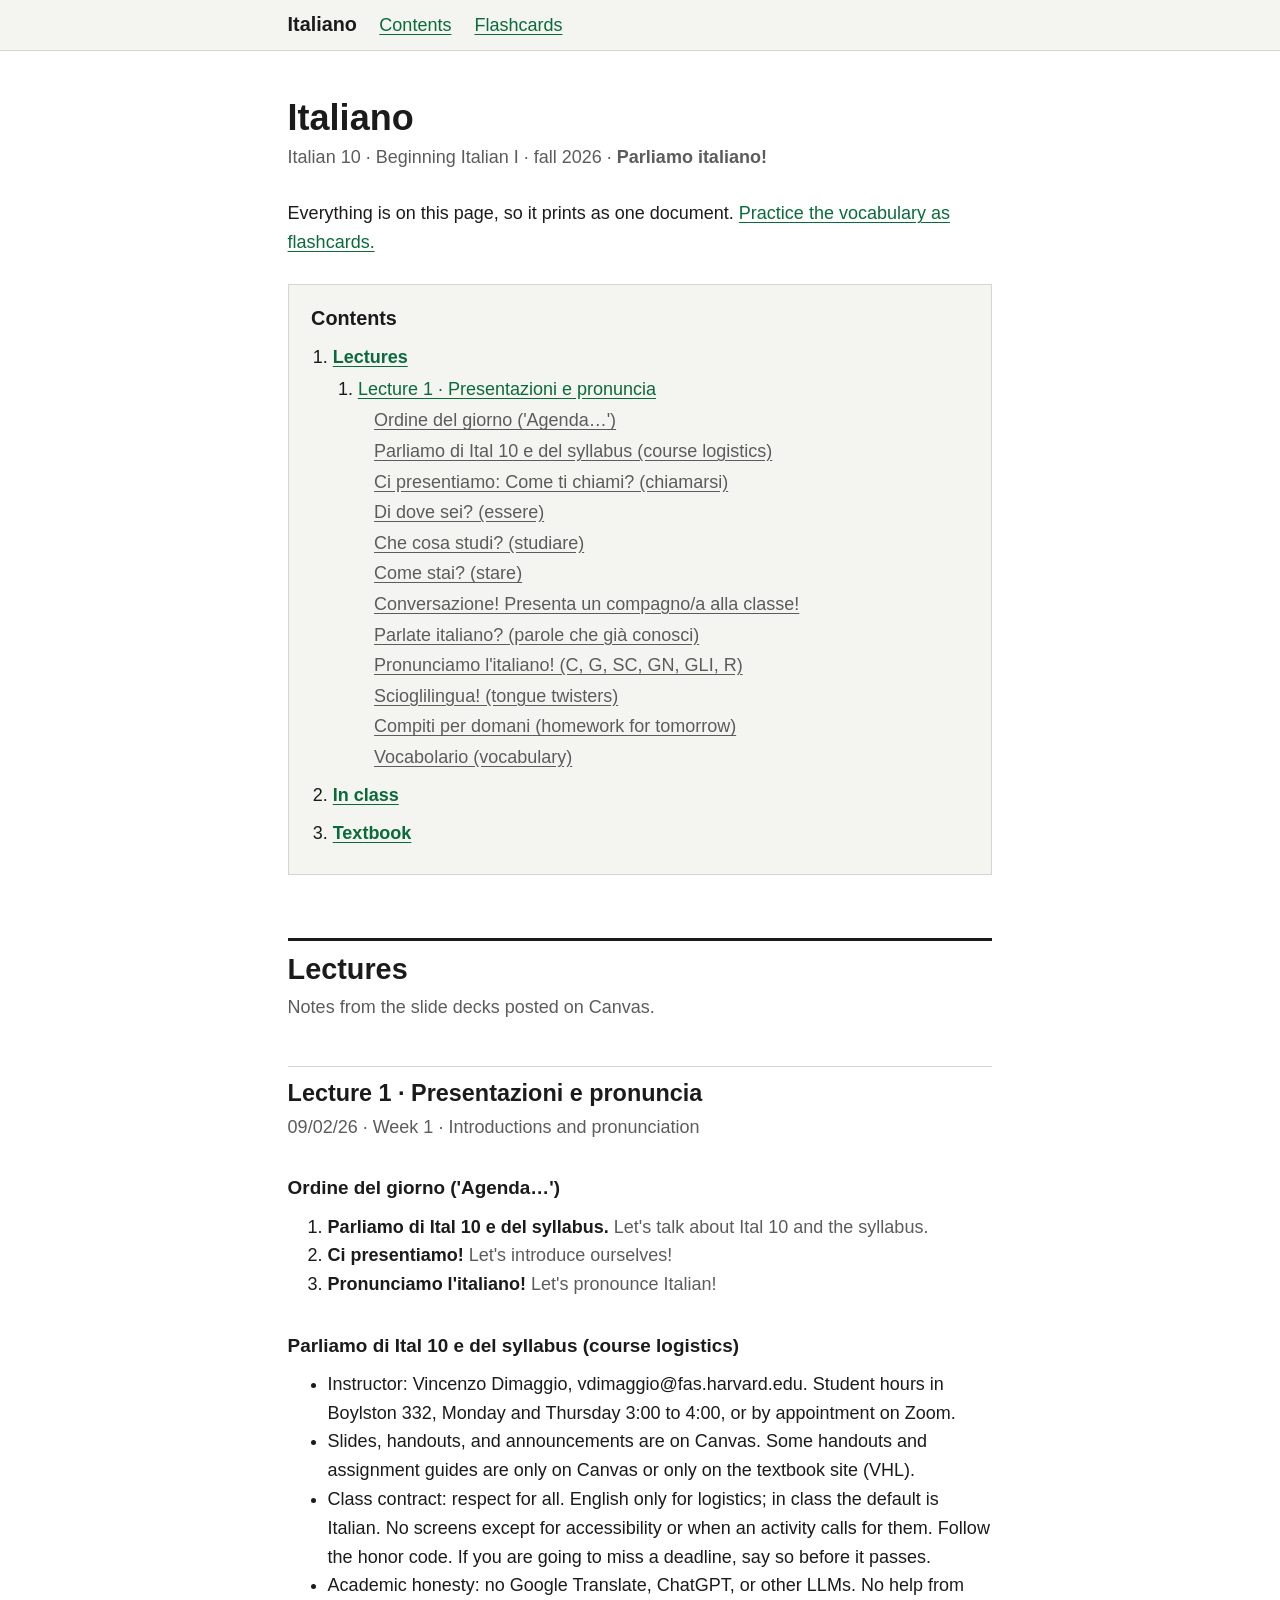
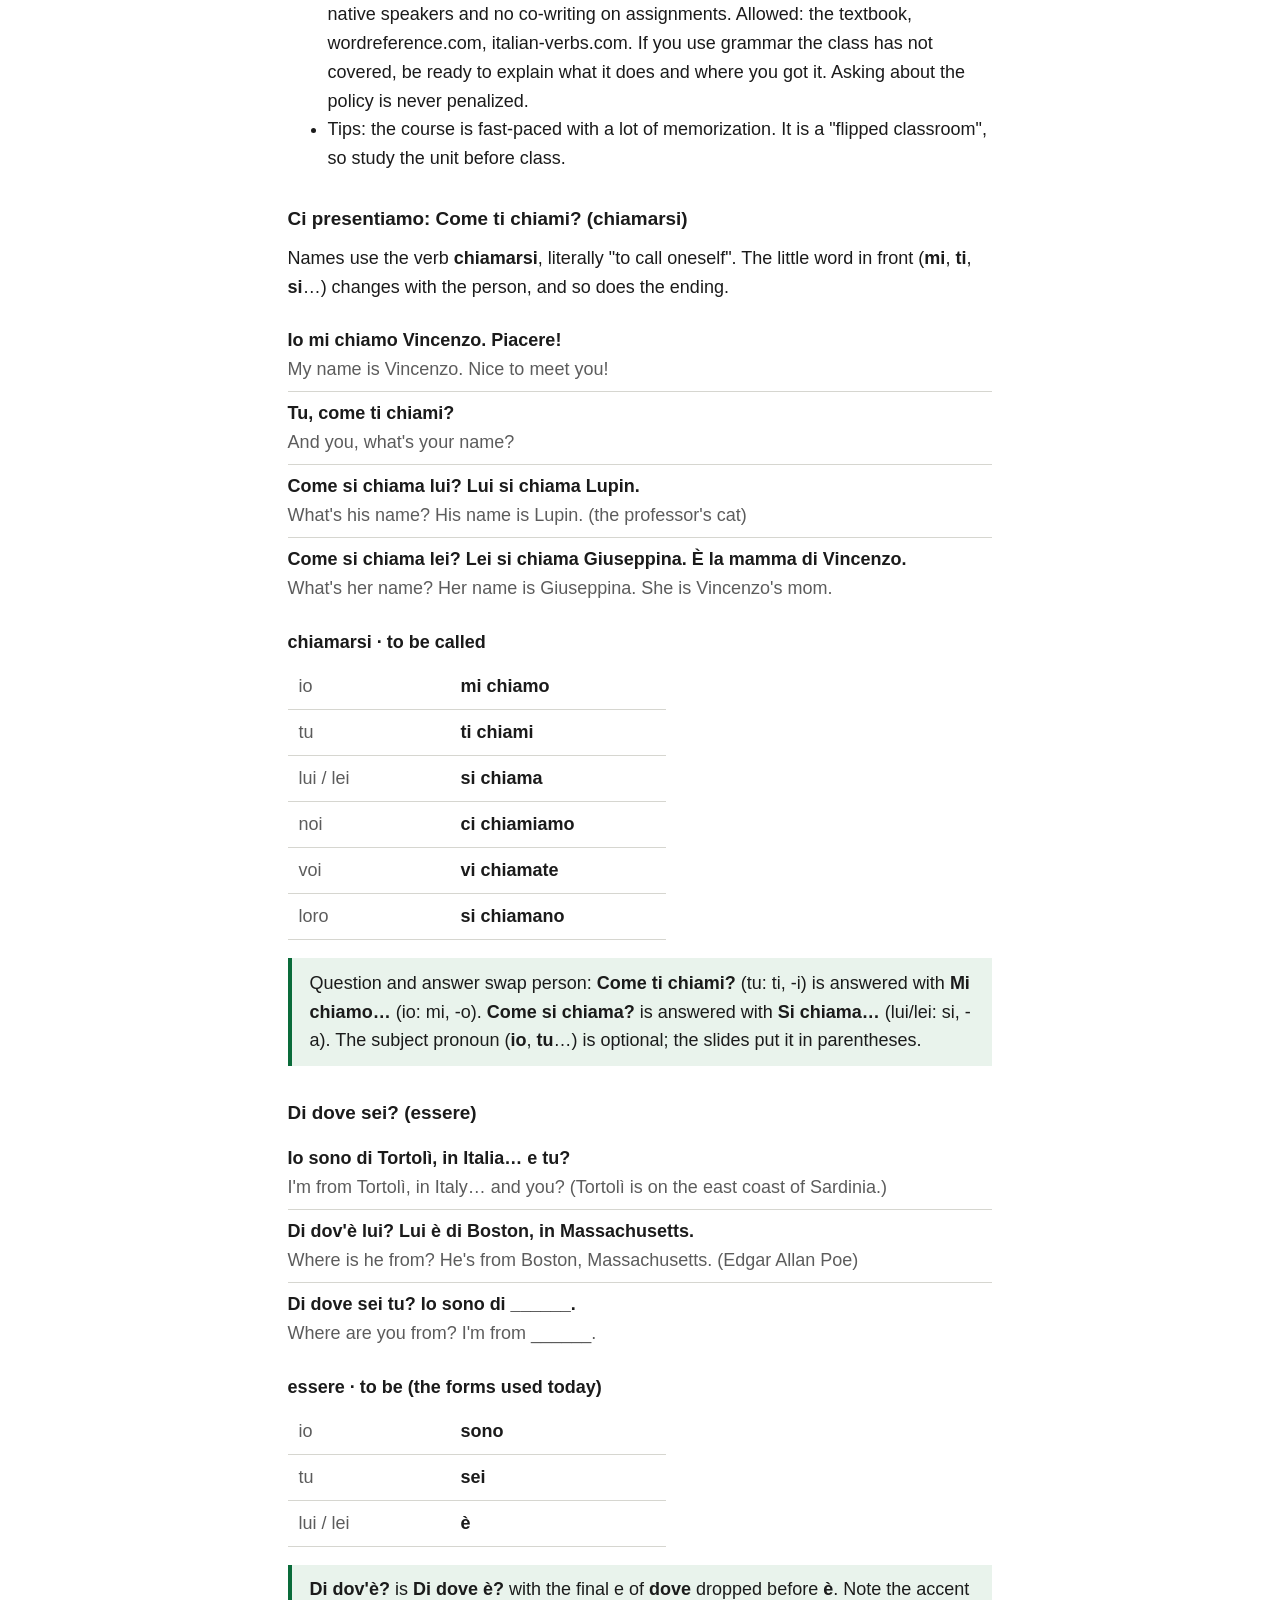
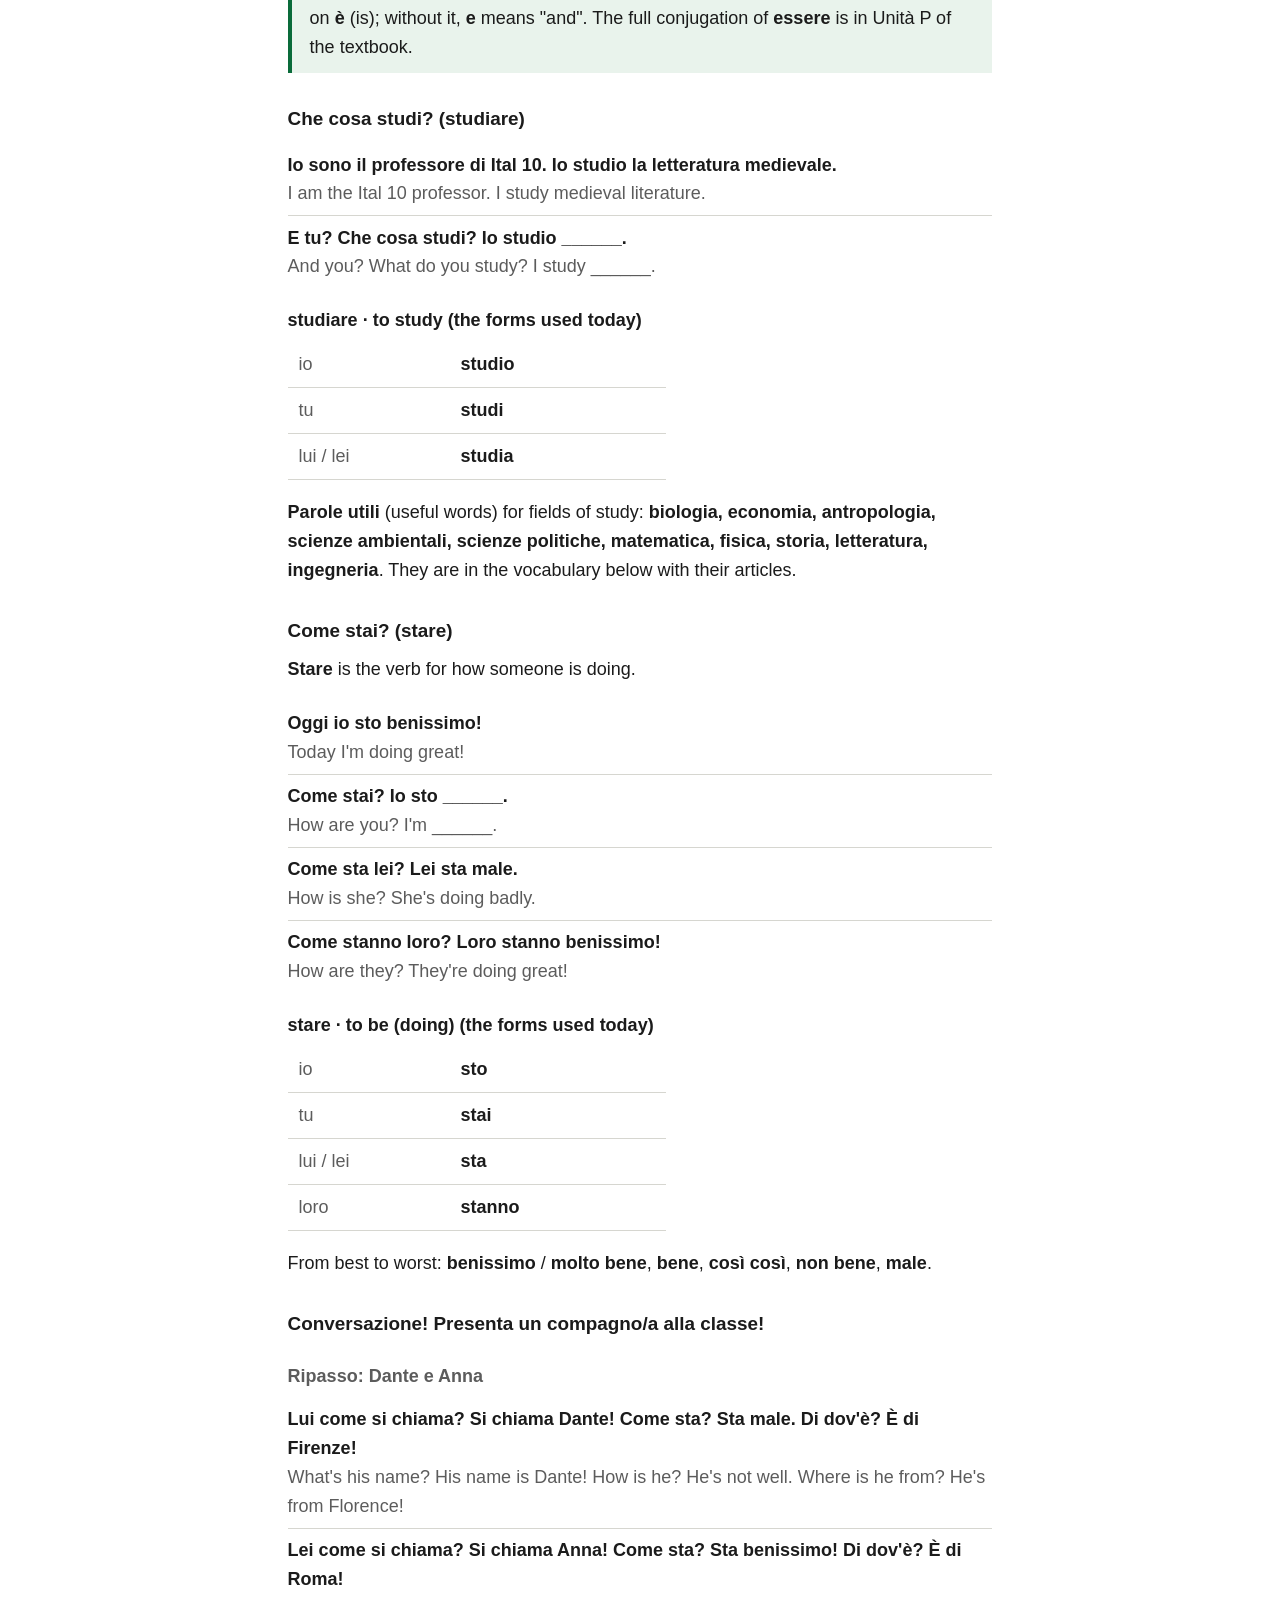
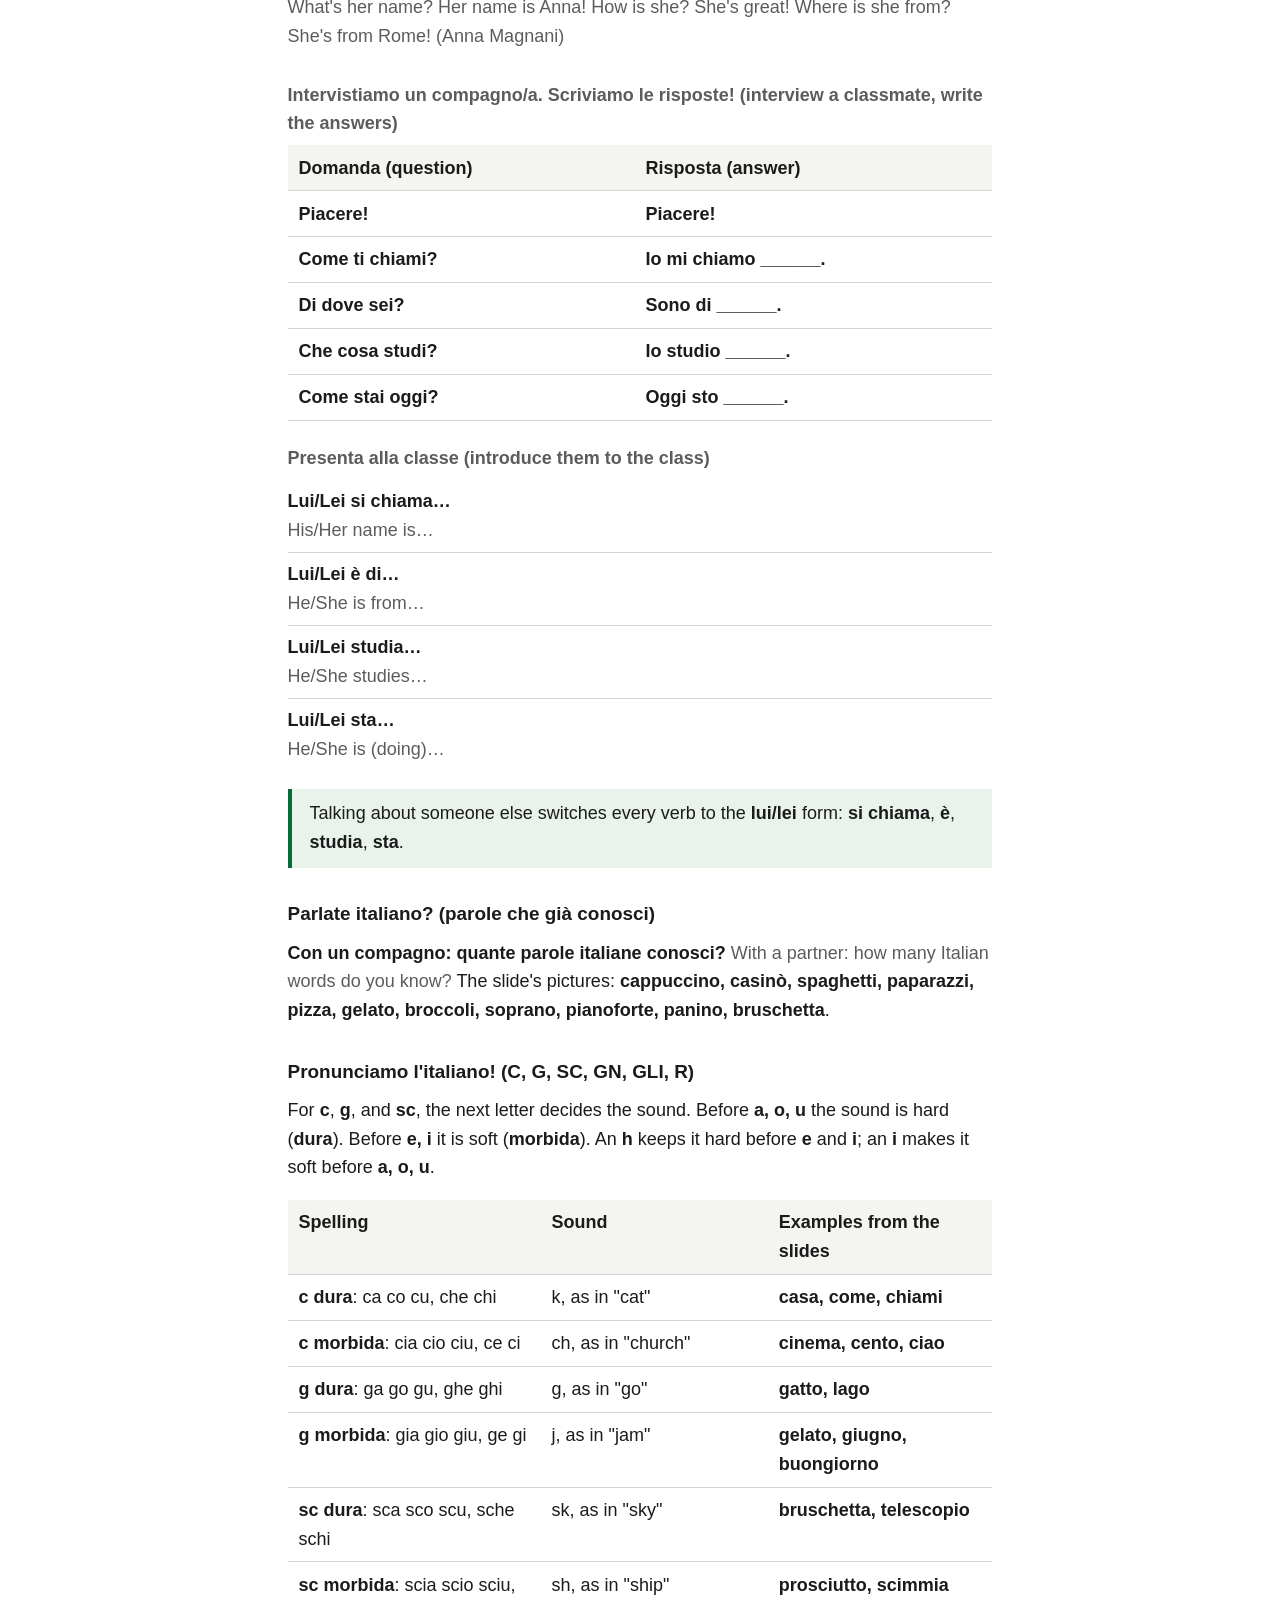
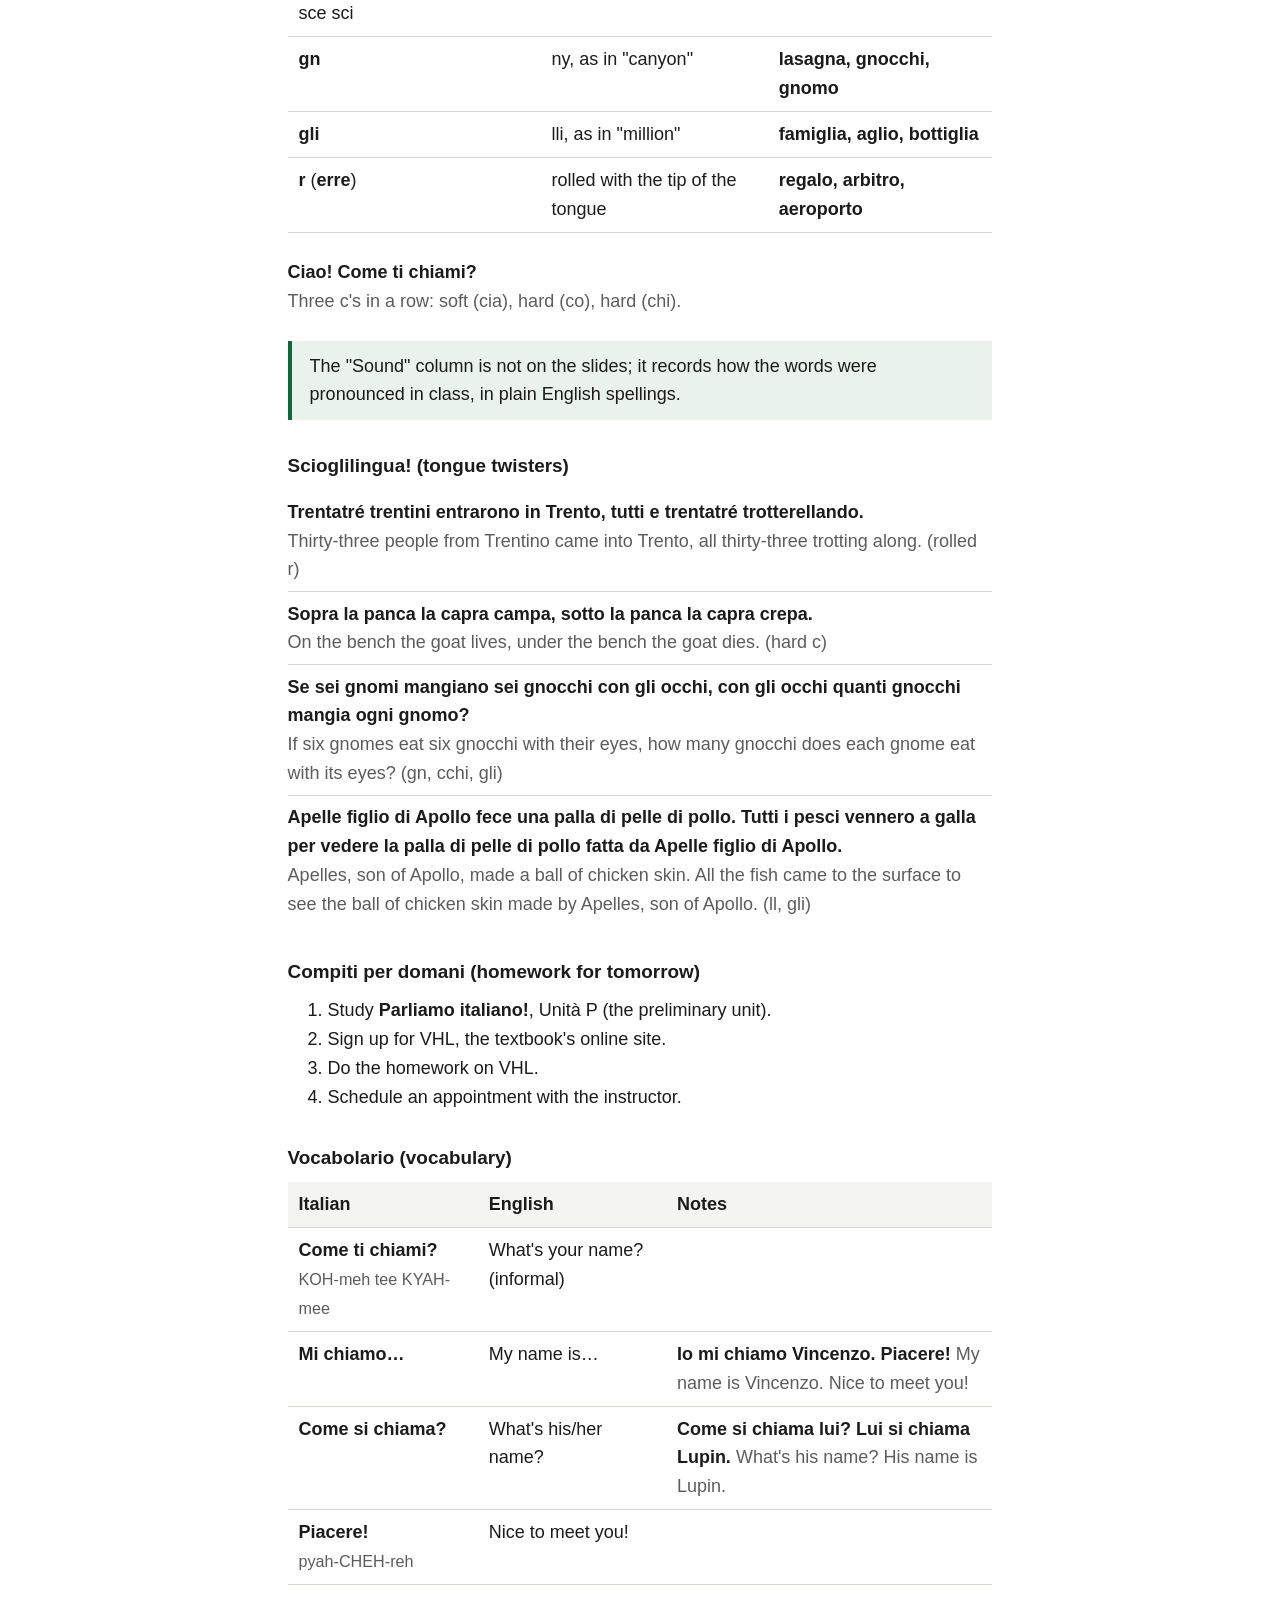
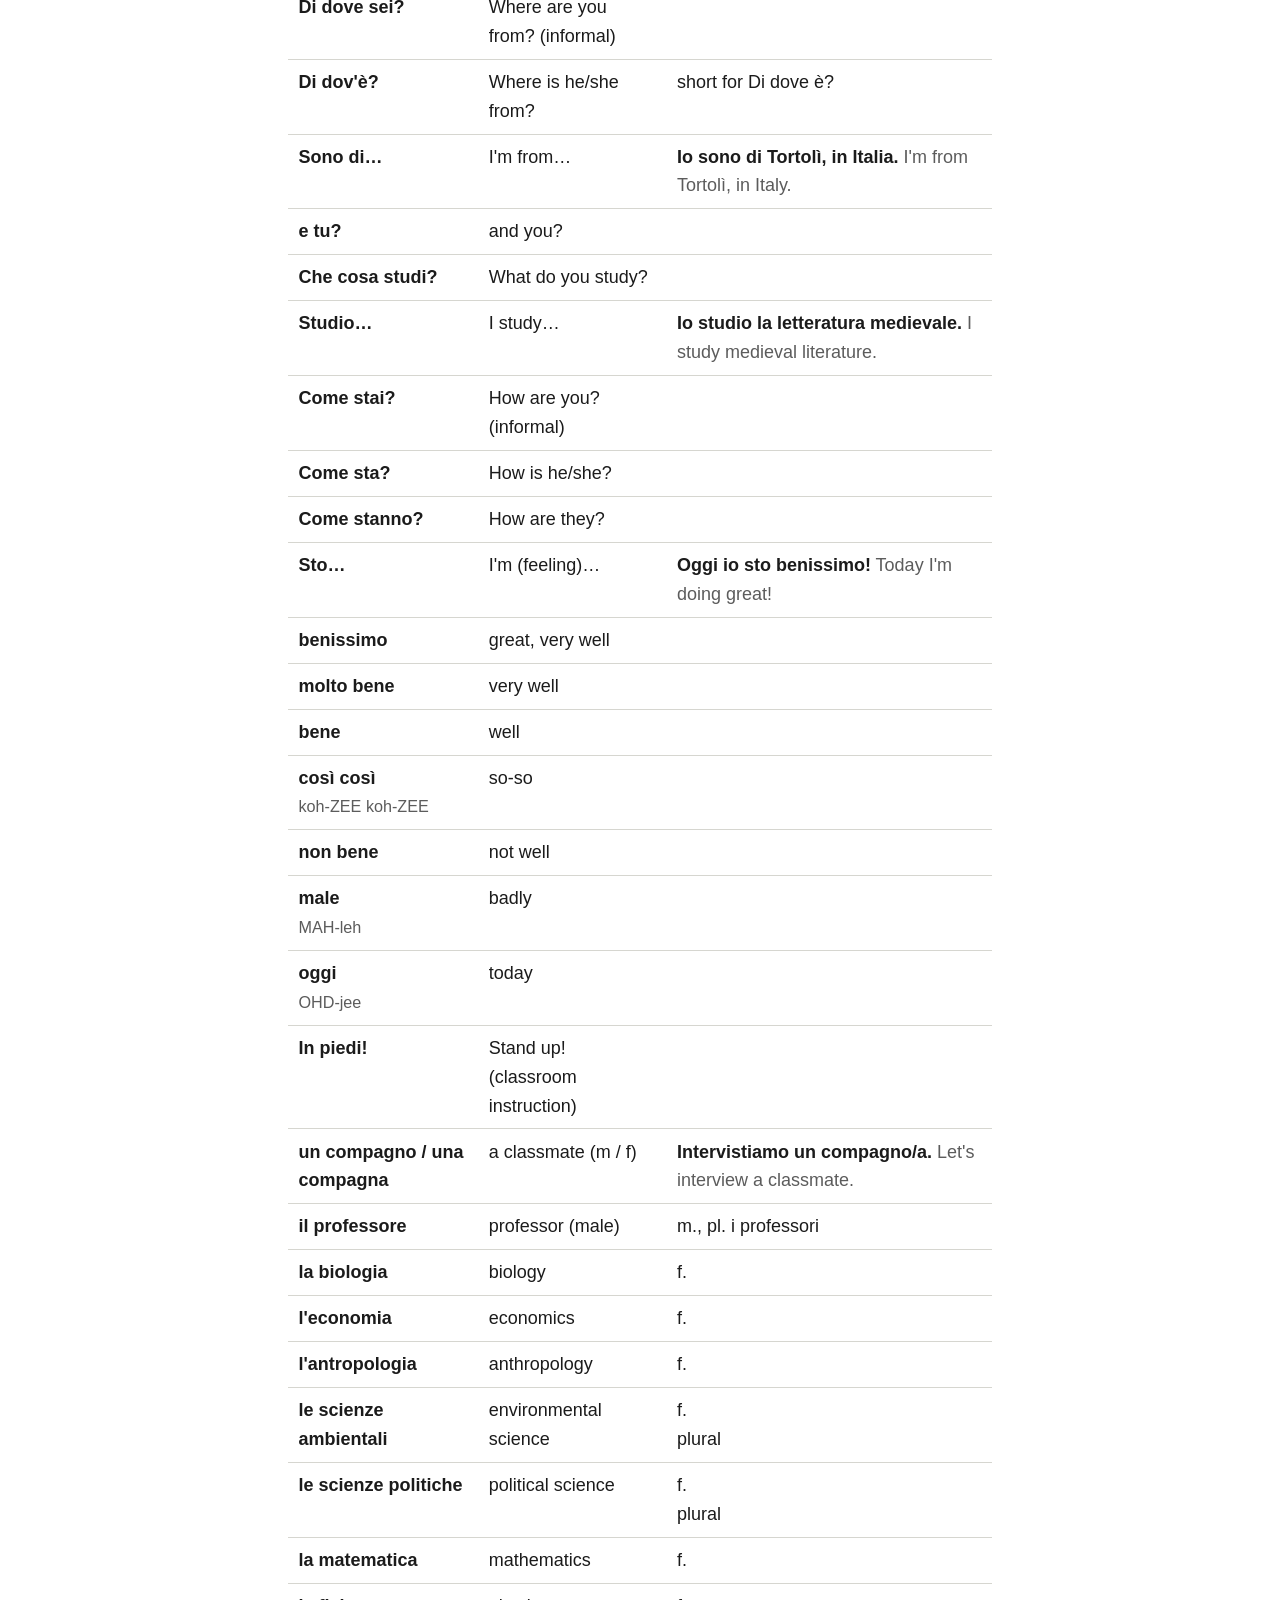
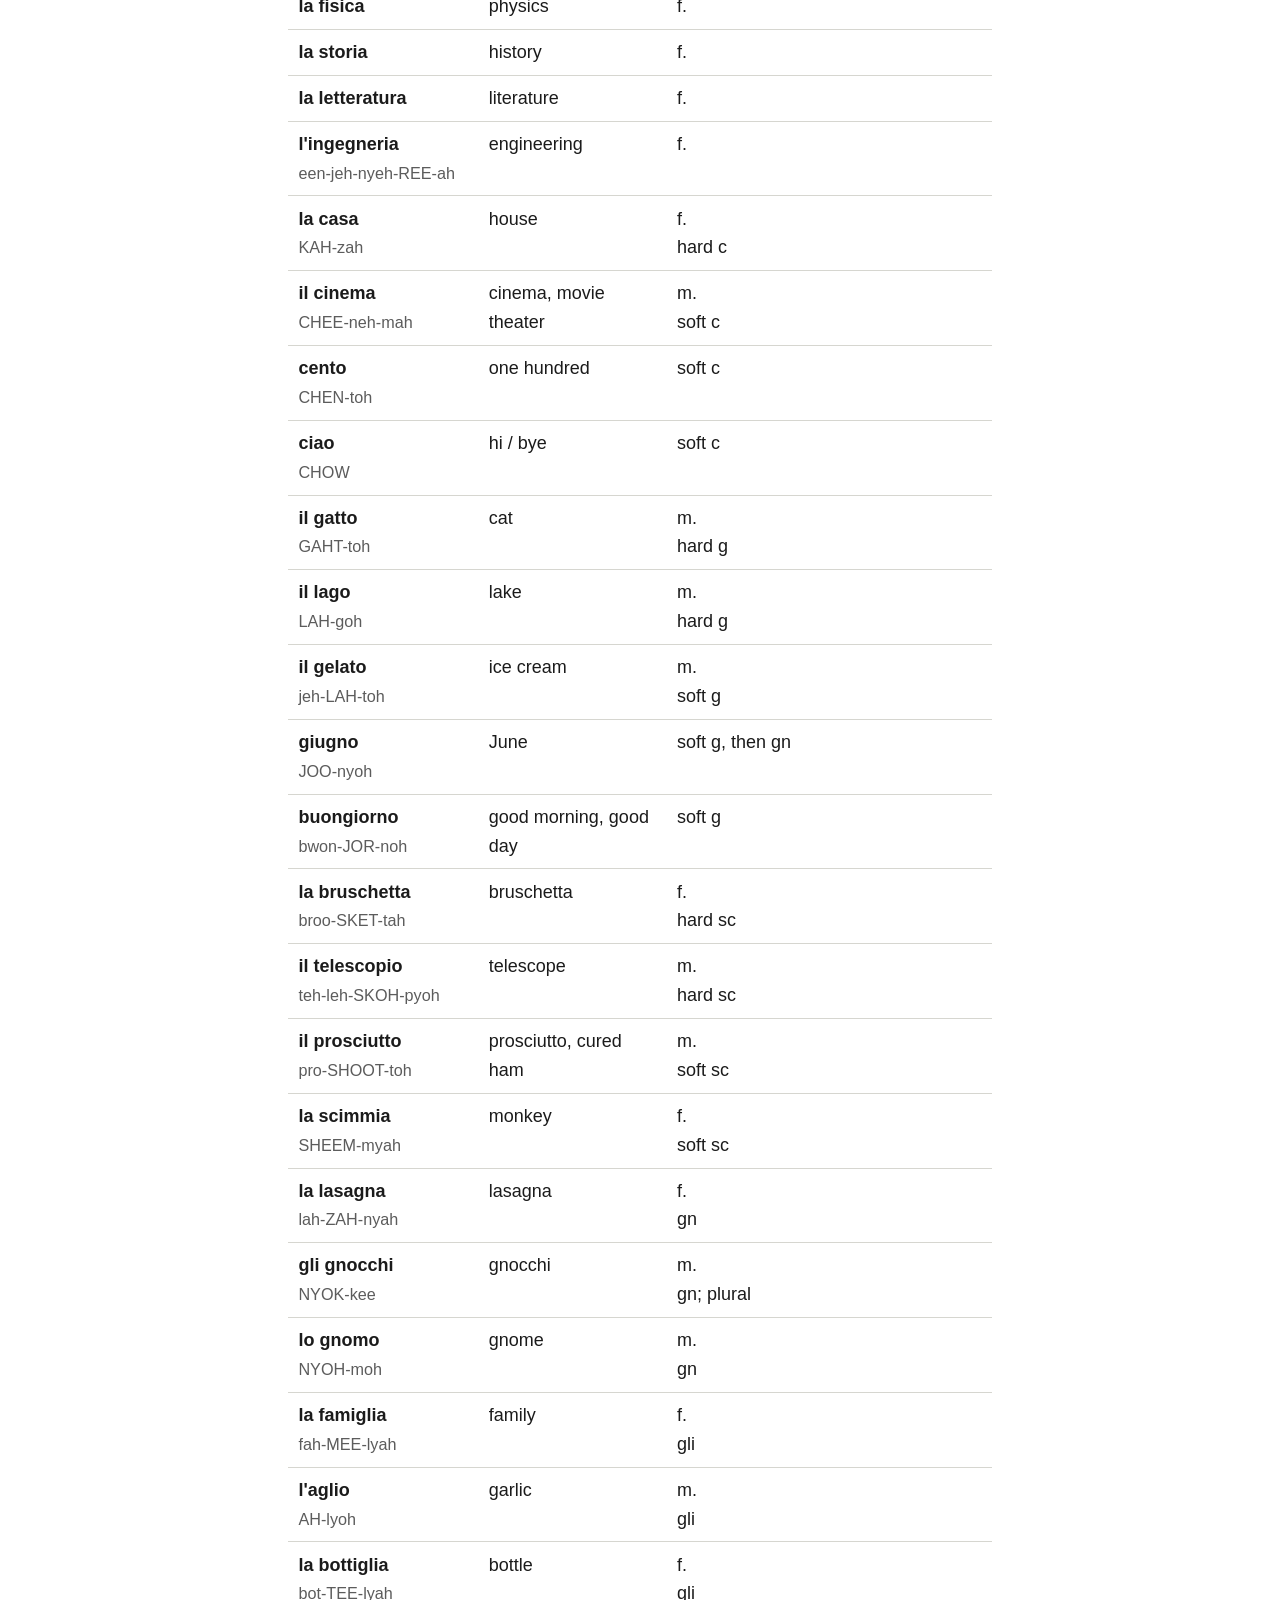
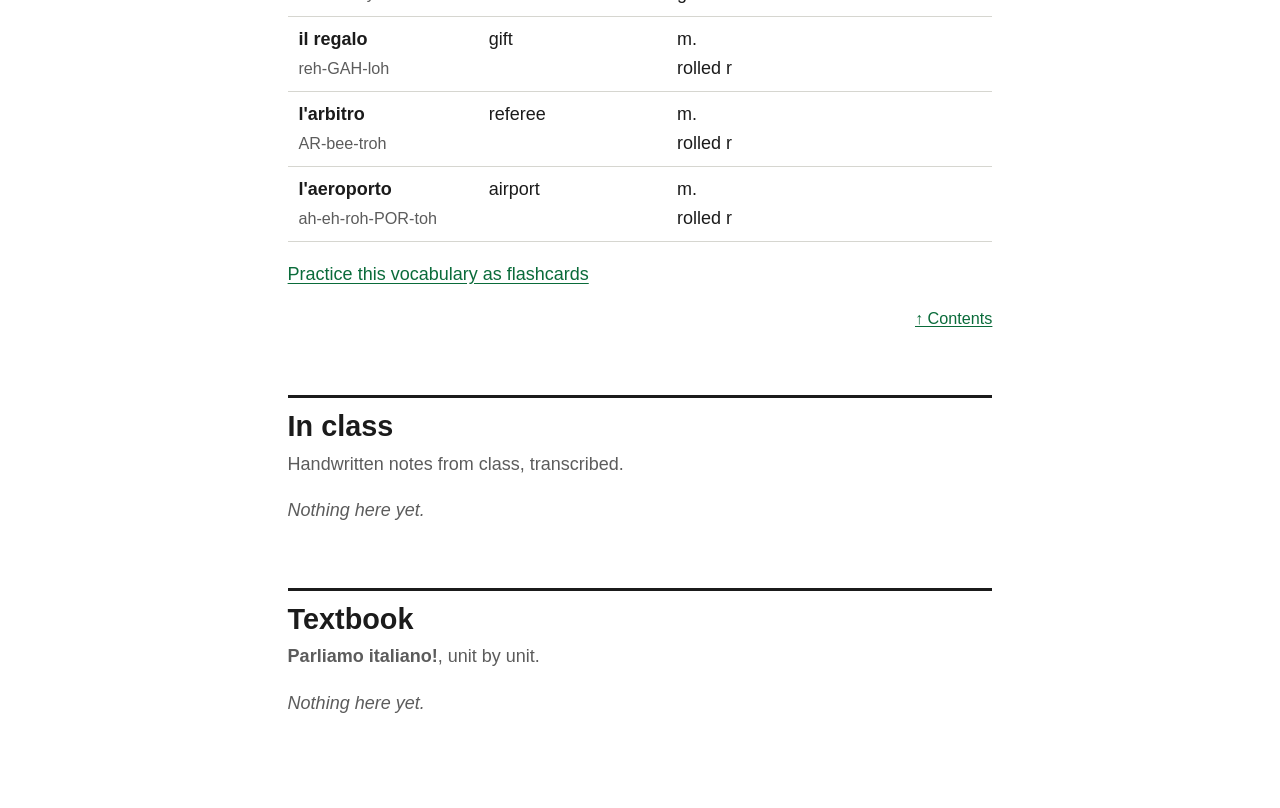
==== index.html @ 776ac32f "Use the slides' own wording for headings; date as Lecture 1 / 09/02/26 Headings now reuse the deck's" ====
<!DOCTYPE html>
<html lang="en">
<head>
<meta charset="utf-8">
<meta name="viewport" content="width=device-width, initial-scale=1">
<title>Italiano</title>
<link rel="stylesheet" href="css/style.css">
</head>
<body>
<a class="skip" href="#main">Skip to content</a>
<header class="site-header"><div class="inner">
  <a class="brand" href="index.html" aria-current="page">Italiano</a>
  <nav aria-label="Site">
    <a href="#contents">Contents</a>
    <a href="flashcards.html">Flashcards</a>
  </nav>
</div></header>

<main id="main">
  <h1>Italiano</h1>
  <p class="meta">Italian 10 · Beginning Italian I · fall 2026 · <i lang="it">Parliamo italiano!</i></p>
  <p class="no-print">Everything is on this page, so it prints as one document. <a href="flashcards.html">Practice the vocabulary as flashcards.</a></p>

  <nav class="toc" id="contents" aria-labelledby="contents-title" data-toc hidden>
    <p class="toc-title" id="contents-title">Contents</p>
  </nav>

  <!-- ============================================================
       LECTURES
       ============================================================ -->
  <section class="collection" aria-labelledby="lectures">
  <h2 id="lectures">Lectures</h2>
  <p class="meta">Notes from the slide decks posted on Canvas.</p>

  <section class="note" aria-labelledby="lectures-2026-09-02">
    <h3 id="lectures-2026-09-02">Lecture 1 · Presentazioni e pronuncia</h3>
    <p class="meta">09/02/26 · Week 1 · Introductions and pronunciation</p>

    <h4 id="lectures-2026-09-02-agenda">Ordine del giorno ('Agenda…')</h4>
    <ol>
      <li><i lang="it">Parliamo di Ital 10 e del syllabus.</i> <span class="en">Let's talk about Ital 10 and the syllabus.</span></li>
      <li><i lang="it">Ci presentiamo!</i> <span class="en">Let's introduce ourselves!</span></li>
      <li><i lang="it">Pronunciamo l'italiano!</i> <span class="en">Let's pronounce Italian!</span></li>
    </ol>

    <h4 id="lectures-2026-09-02-logistics">Parliamo di Ital 10 e del syllabus (course logistics)</h4>
    <ul>
      <li>Instructor: Vincenzo Dimaggio, vdimaggio@fas.harvard.edu. Student hours in Boylston 332, Monday and Thursday 3:00 to 4:00, or by appointment on Zoom.</li>
      <li>Slides, handouts, and announcements are on Canvas. Some handouts and assignment guides are only on Canvas or only on the textbook site (VHL).</li>
      <li>Class contract: respect for all. English only for logistics; in class the default is Italian. No screens except for accessibility or when an activity calls for them. Follow the honor code. If you are going to miss a deadline, say so before it passes.</li>
      <li>Academic honesty: no Google Translate, ChatGPT, or other LLMs. No help from native speakers and no co-writing on assignments. Allowed: the textbook, wordreference.com, italian-verbs.com. If you use grammar the class has not covered, be ready to explain what it does and where you got it. Asking about the policy is never penalized.</li>
      <li>Tips: the course is fast-paced with a lot of memorization. It is a "flipped classroom", so study the unit before class.</li>
    </ul>

    <h4 id="lectures-2026-09-02-chiamarsi">Ci presentiamo: Come ti chiami? (chiamarsi)</h4>
    <p>Names use the verb <i lang="it">chiamarsi</i>, literally "to call oneself". The little word in front (<i lang="it">mi</i>, <i lang="it">ti</i>, <i lang="it">si</i>…) changes with the person, and so does the ending.</p>
    <ul class="examples">
      <li><i lang="it">Io mi chiamo Vincenzo. Piacere!</i> <span class="en">My name is Vincenzo. Nice to meet you!</span></li>
      <li><i lang="it">Tu, come ti chiami?</i> <span class="en">And you, what's your name?</span></li>
      <li><i lang="it">Come si chiama lui? Lui si chiama Lupin.</i> <span class="en">What's his name? His name is Lupin. (the professor's cat)</span></li>
      <li><i lang="it">Come si chiama lei? Lei si chiama Giuseppina. È la mamma di Vincenzo.</i> <span class="en">What's her name? Her name is Giuseppina. She is Vincenzo's mom.</span></li>
    </ul>
    <div class="table-wrap">
      <table class="conj">
        <caption><i lang="it">chiamarsi</i> · to be called</caption>
        <tbody>
          <tr><th scope="row">io</th><td>mi chiamo</td></tr>
          <tr><th scope="row">tu</th><td>ti chiami</td></tr>
          <tr><th scope="row">lui / lei</th><td>si chiama</td></tr>
          <tr><th scope="row">noi</th><td>ci chiamiamo</td></tr>
          <tr><th scope="row">voi</th><td>vi chiamate</td></tr>
          <tr><th scope="row">loro</th><td>si chiamano</td></tr>
        </tbody>
      </table>
    </div>
    <div class="callout">
      <p>Question and answer swap person: <i lang="it">Come ti chiami?</i> (tu: ti, -i) is answered with <i lang="it">Mi chiamo…</i> (io: mi, -o). <i lang="it">Come si chiama?</i> is answered with <i lang="it">Si chiama…</i> (lui/lei: si, -a). The subject pronoun (<i lang="it">io</i>, <i lang="it">tu</i>…) is optional; the slides put it in parentheses.</p>
    </div>

    <h4 id="lectures-2026-09-02-dove">Di dove sei? (essere)</h4>
    <ul class="examples">
      <li><i lang="it">Io sono di Tortolì, in Italia… e tu?</i> <span class="en">I'm from Tortolì, in Italy… and you? (Tortolì is on the east coast of Sardinia.)</span></li>
      <li><i lang="it">Di dov'è lui? Lui è di Boston, in Massachusetts.</i> <span class="en">Where is he from? He's from Boston, Massachusetts. (Edgar Allan Poe)</span></li>
      <li><i lang="it">Di dove sei tu? Io sono di ______.</i> <span class="en">Where are you from? I'm from ______.</span></li>
    </ul>
    <div class="table-wrap">
      <table class="conj">
        <caption><i lang="it">essere</i> · to be (the forms used today)</caption>
        <tbody>
          <tr><th scope="row">io</th><td>sono</td></tr>
          <tr><th scope="row">tu</th><td>sei</td></tr>
          <tr><th scope="row">lui / lei</th><td>è</td></tr>
        </tbody>
      </table>
    </div>
    <div class="callout">
      <p><i lang="it">Di dov'è?</i> is <i lang="it">Di dove è?</i> with the final e of <i lang="it">dove</i> dropped before <i lang="it">è</i>. Note the accent on <i lang="it">è</i> (is); without it, <i lang="it">e</i> means "and". The full conjugation of <i lang="it">essere</i> is in Unità P of the textbook.</p>
    </div>

    <h4 id="lectures-2026-09-02-studi">Che cosa studi? (studiare)</h4>
    <ul class="examples">
      <li><i lang="it">Io sono il professore di Ital 10. Io studio la letteratura medievale.</i> <span class="en">I am the Ital 10 professor. I study medieval literature.</span></li>
      <li><i lang="it">E tu? Che cosa studi? Io studio ______.</i> <span class="en">And you? What do you study? I study ______.</span></li>
    </ul>
    <div class="table-wrap">
      <table class="conj">
        <caption><i lang="it">studiare</i> · to study (the forms used today)</caption>
        <tbody>
          <tr><th scope="row">io</th><td>studio</td></tr>
          <tr><th scope="row">tu</th><td>studi</td></tr>
          <tr><th scope="row">lui / lei</th><td>studia</td></tr>
        </tbody>
      </table>
    </div>
    <p><i lang="it">Parole utili</i> (useful words) for fields of study: <i lang="it">biologia, economia, antropologia, scienze ambientali, scienze politiche, matematica, fisica, storia, letteratura, ingegneria</i>. They are in the vocabulary below with their articles.</p>

    <h4 id="lectures-2026-09-02-stai">Come stai? (stare)</h4>
    <p><i lang="it">Stare</i> is the verb for how someone is doing.</p>
    <ul class="examples">
      <li><i lang="it">Oggi io sto benissimo!</i> <span class="en">Today I'm doing great!</span></li>
      <li><i lang="it">Come stai? Io sto ______.</i> <span class="en">How are you? I'm ______.</span></li>
      <li><i lang="it">Come sta lei? Lei sta male.</i> <span class="en">How is she? She's doing badly.</span></li>
      <li><i lang="it">Come stanno loro? Loro stanno benissimo!</i> <span class="en">How are they? They're doing great!</span></li>
    </ul>
    <div class="table-wrap">
      <table class="conj">
        <caption><i lang="it">stare</i> · to be (doing) (the forms used today)</caption>
        <tbody>
          <tr><th scope="row">io</th><td>sto</td></tr>
          <tr><th scope="row">tu</th><td>stai</td></tr>
          <tr><th scope="row">lui / lei</th><td>sta</td></tr>
          <tr><th scope="row">loro</th><td>stanno</td></tr>
        </tbody>
      </table>
    </div>
    <p>From best to worst: <i lang="it">benissimo</i> / <i lang="it">molto bene</i>, <i lang="it">bene</i>, <i lang="it">così così</i>, <i lang="it">non bene</i>, <i lang="it">male</i>.</p>

    <h4 id="lectures-2026-09-02-insieme">Conversazione! Presenta un compagno/a alla classe!</h4>
    <h5>Ripasso: Dante e Anna</h5>
    <ul class="examples">
      <li><i lang="it">Lui come si chiama? Si chiama Dante! Come sta? Sta male. Di dov'è? È di Firenze!</i> <span class="en">What's his name? His name is Dante! How is he? He's not well. Where is he from? He's from Florence!</span></li>
      <li><i lang="it">Lei come si chiama? Si chiama Anna! Come sta? Sta benissimo! Di dov'è? È di Roma!</i> <span class="en">What's her name? Her name is Anna! How is she? She's great! Where is she from? She's from Rome! (Anna Magnani)</span></li>
    </ul>
    <h5>Intervistiamo un compagno/a. Scriviamo le risposte! (interview a classmate, write the answers)</h5>
    <div class="table-wrap">
      <table>
        <thead><tr><th scope="col">Domanda (question)</th><th scope="col">Risposta (answer)</th></tr></thead>
        <tbody>
          <tr><td><i lang="it">Piacere!</i></td><td><i lang="it">Piacere!</i></td></tr>
          <tr><td><i lang="it">Come ti chiami?</i></td><td><i lang="it">Io mi chiamo ______.</i></td></tr>
          <tr><td><i lang="it">Di dove sei?</i></td><td><i lang="it">Sono di ______.</i></td></tr>
          <tr><td><i lang="it">Che cosa studi?</i></td><td><i lang="it">Io studio ______.</i></td></tr>
          <tr><td><i lang="it">Come stai oggi?</i></td><td><i lang="it">Oggi sto ______.</i></td></tr>
        </tbody>
      </table>
    </div>
    <h5>Presenta alla classe (introduce them to the class)</h5>
    <ul class="examples">
      <li><i lang="it">Lui/Lei si chiama…</i> <span class="en">His/Her name is…</span></li>
      <li><i lang="it">Lui/Lei è di…</i> <span class="en">He/She is from…</span></li>
      <li><i lang="it">Lui/Lei studia…</i> <span class="en">He/She studies…</span></li>
      <li><i lang="it">Lui/Lei sta…</i> <span class="en">He/She is (doing)…</span></li>
    </ul>
    <div class="callout">
      <p>Talking about someone else switches every verb to the <i lang="it">lui/lei</i> form: <i lang="it">si chiama</i>, <i lang="it">è</i>, <i lang="it">studia</i>, <i lang="it">sta</i>.</p>
    </div>

    <h4 id="lectures-2026-09-02-parlate">Parlate italiano? (parole che già conosci)</h4>
    <p><i lang="it">Con un compagno: quante parole italiane conosci?</i> <span class="en">With a partner: how many Italian words do you know?</span> The slide's pictures: <i lang="it">cappuccino, casinò, spaghetti, paparazzi, pizza, gelato, broccoli, soprano, pianoforte, panino, bruschetta</i>.</p>

    <h4 id="lectures-2026-09-02-pronuncia">Pronunciamo l'italiano! (C, G, SC, GN, GLI, R)</h4>
    <p>For <i lang="it">c</i>, <i lang="it">g</i>, and <i lang="it">sc</i>, the next letter decides the sound. Before <i lang="it">a, o, u</i> the sound is hard (<i lang="it">dura</i>). Before <i lang="it">e, i</i> it is soft (<i lang="it">morbida</i>). An <i lang="it">h</i> keeps it hard before <i lang="it">e</i> and <i lang="it">i</i>; an <i lang="it">i</i> makes it soft before <i lang="it">a, o, u</i>.</p>
    <div class="table-wrap">
      <table>
        <thead><tr><th scope="col">Spelling</th><th scope="col">Sound</th><th scope="col">Examples from the slides</th></tr></thead>
        <tbody>
          <tr><td><b lang="it">c dura</b>: ca co cu, che chi</td><td>k, as in "cat"</td><td><i lang="it">casa, come, chiami</i></td></tr>
          <tr><td><b lang="it">c morbida</b>: cia cio ciu, ce ci</td><td>ch, as in "church"</td><td><i lang="it">cinema, cento, ciao</i></td></tr>
          <tr><td><b lang="it">g dura</b>: ga go gu, ghe ghi</td><td>g, as in "go"</td><td><i lang="it">gatto, lago</i></td></tr>
          <tr><td><b lang="it">g morbida</b>: gia gio giu, ge gi</td><td>j, as in "jam"</td><td><i lang="it">gelato, giugno, buongiorno</i></td></tr>
          <tr><td><b lang="it">sc dura</b>: sca sco scu, sche schi</td><td>sk, as in "sky"</td><td><i lang="it">bruschetta, telescopio</i></td></tr>
          <tr><td><b lang="it">sc morbida</b>: scia scio sciu, sce sci</td><td>sh, as in "ship"</td><td><i lang="it">prosciutto, scimmia</i></td></tr>
          <tr><td><b lang="it">gn</b></td><td>ny, as in "canyon"</td><td><i lang="it">lasagna, gnocchi, gnomo</i></td></tr>
          <tr><td><b lang="it">gli</b></td><td>lli, as in "million"</td><td><i lang="it">famiglia, aglio, bottiglia</i></td></tr>
          <tr><td><b lang="it">r</b> (<i lang="it">erre</i>)</td><td>rolled with the tip of the tongue</td><td><i lang="it">regalo, arbitro, aeroporto</i></td></tr>
        </tbody>
      </table>
    </div>
    <ul class="examples">
      <li><i lang="it">Ciao! Come ti chiami?</i> <span class="en">Three c's in a row: soft (cia), hard (co), hard (chi).</span></li>
    </ul>
    <div class="callout">
      <p>The "Sound" column is not on the slides; it records how the words were pronounced in class, in plain English spellings.</p>
    </div>

    <h4 id="lectures-2026-09-02-scioglilingua">Scioglilingua! (tongue twisters)</h4>
    <ul class="examples">
      <li><i lang="it">Trentatré trentini entrarono in Trento, tutti e trentatré trotterellando.</i> <span class="en">Thirty-three people from Trentino came into Trento, all thirty-three trotting along. (rolled r)</span></li>
      <li><i lang="it">Sopra la panca la capra campa, sotto la panca la capra crepa.</i> <span class="en">On the bench the goat lives, under the bench the goat dies. (hard c)</span></li>
      <li><i lang="it">Se sei gnomi mangiano sei gnocchi con gli occhi, con gli occhi quanti gnocchi mangia ogni gnomo?</i> <span class="en">If six gnomes eat six gnocchi with their eyes, how many gnocchi does each gnome eat with its eyes? (gn, cchi, gli)</span></li>
      <li><i lang="it">Apelle figlio di Apollo fece una palla di pelle di pollo. Tutti i pesci vennero a galla per vedere la palla di pelle di pollo fatta da Apelle figlio di Apollo.</i> <span class="en">Apelles, son of Apollo, made a ball of chicken skin. All the fish came to the surface to see the ball of chicken skin made by Apelles, son of Apollo. (ll, gli)</span></li>
    </ul>

    <h4 id="lectures-2026-09-02-compiti">Compiti per domani (homework for tomorrow)</h4>
    <ol>
      <li>Study <i lang="it">Parliamo italiano!</i>, Unità P (the preliminary unit).</li>
      <li>Sign up for VHL, the textbook's online site.</li>
      <li>Do the homework on VHL.</li>
      <li>Schedule an appointment with the instructor.</li>
    </ol>

    <h4 id="lectures-2026-09-02-vocab">Vocabolario (vocabulary)</h4>
    <div data-vocab="lectures/2026-09-02"></div>
    <p class="no-print"><a href="flashcards.html?session=lectures/2026-09-02">Practice this vocabulary as flashcards</a></p>

    <p class="note-end no-print"><a href="#contents">↑ Contents</a></p>
  </section>
  </section>

  <!-- ============================================================
       IN CLASS
       ============================================================ -->
  <section class="collection" aria-labelledby="in-class">
  <h2 id="in-class">In class</h2>
  <p class="meta">Handwritten notes from class, transcribed.</p>
  <p class="empty">Nothing here yet.</p>
  </section>

  <!-- ============================================================
       TEXTBOOK
       ============================================================ -->
  <section class="collection" aria-labelledby="textbook">
  <h2 id="textbook">Textbook</h2>
  <p class="meta"><i lang="it">Parliamo italiano!</i>, unit by unit.</p>
  <p class="empty">Nothing here yet.</p>
  </section>
</main>

<script src="data/sessions.js"></script>
<script src="js/site.js"></script>
</body>
</html>
---- css/style.css ----
/* Italiano — one printable document plus the flashcards page.
   Keep this small. Add a class here instead of writing inline styles. */

:root {
  --text: #1b1b1b;
  --muted: #5c5c5c;
  --bg: #ffffff;
  --surface: #f4f4f1;
  --border: #d6d6d0;
  --accent: #0a6b3a;
  --accent-soft: #e9f3ec;
  --flag: #9a4a00;
  --flag-soft: #fff3e0;
  --measure: 74ch;
  --font: -apple-system, BlinkMacSystemFont, "Segoe UI", Helvetica, Arial, sans-serif;
}

* { box-sizing: border-box; }
html { font-size: 112.5%; -webkit-text-size-adjust: 100%; scroll-behavior: smooth; }
@media (prefers-reduced-motion: reduce) { html { scroll-behavior: auto; } }
body {
  margin: 0;
  font-family: var(--font);
  line-height: 1.6;
  color: var(--text);
  background: var(--bg);
}

/* Skip link (keyboard users) */
.skip { position: absolute; left: -999px; top: 0; background: var(--accent); color: #fff; padding: .5rem 1rem; z-index: 20; }
.skip:focus { left: 0; }

/* Site header. Sticky, so Contents and Flashcards stay reachable in a long document. */
.site-header { position: sticky; top: 0; z-index: 10; border-bottom: 1px solid var(--border); background: var(--surface); }
.site-header .inner {
  max-width: var(--measure);
  margin: 0 auto;
  padding: .5rem 1rem;
  display: flex;
  gap: 1.25rem;
  align-items: baseline;
  flex-wrap: wrap;
}
.brand { font-weight: 700; font-size: 1.1rem; color: var(--text); text-decoration: none; }
.site-header nav a { margin-right: 1rem; }
.site-header nav a[aria-current="page"] { color: var(--text); font-weight: 700; text-decoration: none; }

main { max-width: var(--measure); margin: 0 auto; padding: 1rem 1rem 4rem; }

/* Type. h2 = collection, h3 = one set of notes, h4 = a topic inside it. */
h1 { font-size: 2rem; line-height: 1.2; margin: 1.5rem 0 .25rem; }
h2 {
  font-size: 1.6rem;
  line-height: 1.25;
  margin: 3.5rem 0 .25rem;
  padding: .6rem 0 0;
  border-top: 3px solid var(--text);
}
h3 { font-size: 1.3rem; line-height: 1.3; margin: 2.5rem 0 .25rem; padding-top: .6rem; border-top: 1px solid var(--border); }
h4 { font-size: 1.05rem; margin: 1.75rem 0 .5rem; }
h5 { font-size: 1rem; margin: 1.25rem 0 .4rem; color: var(--muted); }
p, ul, ol, table { margin: 0 0 1rem; }
.meta { color: var(--muted); margin: 0 0 1rem; }
h1 + .meta { margin-bottom: 1.5rem; }
a { color: var(--accent); text-underline-offset: .15em; }
a:hover { text-decoration-thickness: 2px; }
:focus-visible { outline: 3px solid var(--accent); outline-offset: 2px; }
:target { scroll-margin-top: 4rem; }
small { font-size: .9rem; color: var(--muted); }

/* Italian text is bold and upright; lang="it" lets screen readers switch voice. */
i[lang="it"], b[lang="it"], .it { font-style: normal; font-weight: 600; }
/* English glosses are quieter. */
.en { color: var(--muted); }

/* Table of contents, built by js/site.js from the headings in <main>. */
.toc { background: var(--surface); border: 1px solid var(--border); padding: 1rem 1.25rem; margin: 1.5rem 0 2rem; }
.toc-title { font-weight: 700; font-size: 1.1rem; margin: 0 0 .5rem; }
.toc ol { margin: 0; padding-left: 1.4rem; }
.toc > ol { padding-left: 1.2rem; }
.toc > ol > li { margin-bottom: .5rem; }
.toc > ol > li > a { font-weight: 700; }
.toc ol ol { margin: .15rem 0 .5rem; }
.toc ol ol ol { list-style: none; padding-left: .9rem; }
.toc ol ol ol a { color: var(--muted); }
.toc li { margin: .1rem 0; }

/* Tables */
.table-wrap { overflow-x: auto; margin-bottom: 1rem; }
.table-wrap table { margin-bottom: 0; }
table { border-collapse: collapse; width: 100%; }
th, td { text-align: left; padding: .45rem .6rem; border-bottom: 1px solid var(--border); vertical-align: top; }
th { background: var(--surface); font-weight: 600; }
caption { text-align: left; font-weight: 600; padding-bottom: .4rem; }
/* Conjugation tables: pronoun in the first column, form in the second */
table.conj { width: auto; min-width: 21rem; }
table.conj th[scope="row"] { background: none; font-weight: 400; color: var(--muted); white-space: nowrap; width: 9rem; }
table.conj td { font-weight: 600; }

/* Example sentences: Italian, then the English gloss on its own line */
ul.examples { list-style: none; padding: 0; }
ul.examples li { padding: .4rem 0; border-bottom: 1px solid var(--border); }
ul.examples li:last-child { border-bottom: 0; }
ul.examples .en { display: block; }

/* Callouts: tips, and "check" for things that may be wrong in the source */
.callout { border-left: 4px solid var(--accent); background: var(--accent-soft); padding: .6rem 1rem; margin: 1rem 0; }
.callout.check { border-color: var(--flag); background: var(--flag-soft); }
.callout p:last-child { margin-bottom: 0; }

/* Unclear source: best guess, visibly flagged with [?] */
.unsure { background: var(--flag-soft); border-bottom: 2px dotted var(--flag); }
.unsure::after { content: " [?]"; color: var(--flag); font-weight: 700; }

/* One set of notes. The rule below it separates it from the next. */
.note { margin-bottom: 2.5rem; }
.note-end { display: flex; justify-content: flex-end; margin: 1rem 0 0; }
.note-end a { font-size: .9rem; }
.empty { color: var(--muted); font-style: italic; }

/* Flashcards */
.controls { display: flex; flex-wrap: wrap; gap: .75rem 1.25rem; align-items: flex-end; margin: 1rem 0; }
.controls > label { display: flex; flex-direction: column; gap: .2rem; }
.controls fieldset { border: 0; padding: 0; margin: 0; }
.controls .btns { display: flex; gap: .75rem; }
.controls legend { padding: 0; margin-bottom: .2rem; }
.controls fieldset label { margin-right: .75rem; }
.controls input[type="radio"] { width: 1.1rem; height: 1.1rem; vertical-align: -.1rem; }
select, button { font: inherit; }
select { padding: .4rem .5rem; min-height: 44px; border: 1px solid var(--border); border-radius: 6px; background: #fff; color: var(--text); max-width: 100%; }
button {
  padding: .55rem 1rem;
  min-height: 44px;
  border: 1px solid var(--border);
  border-radius: 6px;
  background: var(--surface);
  color: var(--text);
  cursor: pointer;
}
button:hover { background: #e8e8e3; }
button:disabled { opacity: .5; cursor: default; }
button.primary { background: var(--accent); border-color: var(--accent); color: #fff; }
button.primary:hover { background: #085a31; }
.card {
  border: 2px solid var(--border);
  border-radius: 10px;
  background: var(--surface);
  min-height: 14rem;
  display: flex;
  flex-direction: column;
  justify-content: center;
  align-items: center;
  text-align: center;
  padding: 1.5rem;
  margin: 1rem 0;
  cursor: pointer;
}
.card .side { font-size: .8rem; color: var(--muted); text-transform: uppercase; letter-spacing: .06em; margin-bottom: .75rem; }
.card .word { font-size: 2rem; font-weight: 600; line-height: 1.25; }
.card .detail { margin-top: .75rem; color: var(--muted); }
.card .detail i[lang="it"] { color: var(--text); }
.actions { display: flex; gap: .75rem; flex-wrap: wrap; justify-content: center; margin-bottom: 1rem; }
.actions button { flex: 1 1 8rem; }
.progress { color: var(--muted); margin: 0; }
.hint { color: var(--muted); font-size: .9rem; }

/* Print. The document is meant to be printed or saved as PDF from the browser. */
@media print {
  @page { margin: 2cm 1.8cm; }
  html { font-size: 10.5pt; }
  body { line-height: 1.45; }
  .site-header, .skip, .note-end, .no-print, .hint { display: none !important; }
  main { max-width: none; padding: 0; }
  a { color: inherit; text-decoration: none; }

  /* Contents on its own page, then one page per collection and per set of notes. */
  .toc { break-after: page; background: none; border: 0; padding: 0; }
  h2 { break-before: page; }
  .note + .note { break-before: page; }
  /* A collection with no notes yet just follows the previous page. */
  .collection[data-empty] h2 { break-before: auto; }
  .collection[data-empty] { margin-top: 2rem; }
  h1, h2, h3, h4, h5, caption { break-after: avoid; }
  h3 + .meta, h4 + p { break-before: avoid; }
  tr, .callout, ul.examples li { break-inside: avoid; }
  thead { display: table-header-group; }
  .table-wrap { overflow: visible; }
  .callout { background: none; border-left: 3px solid #000; }
  .unsure { background: none; }
}
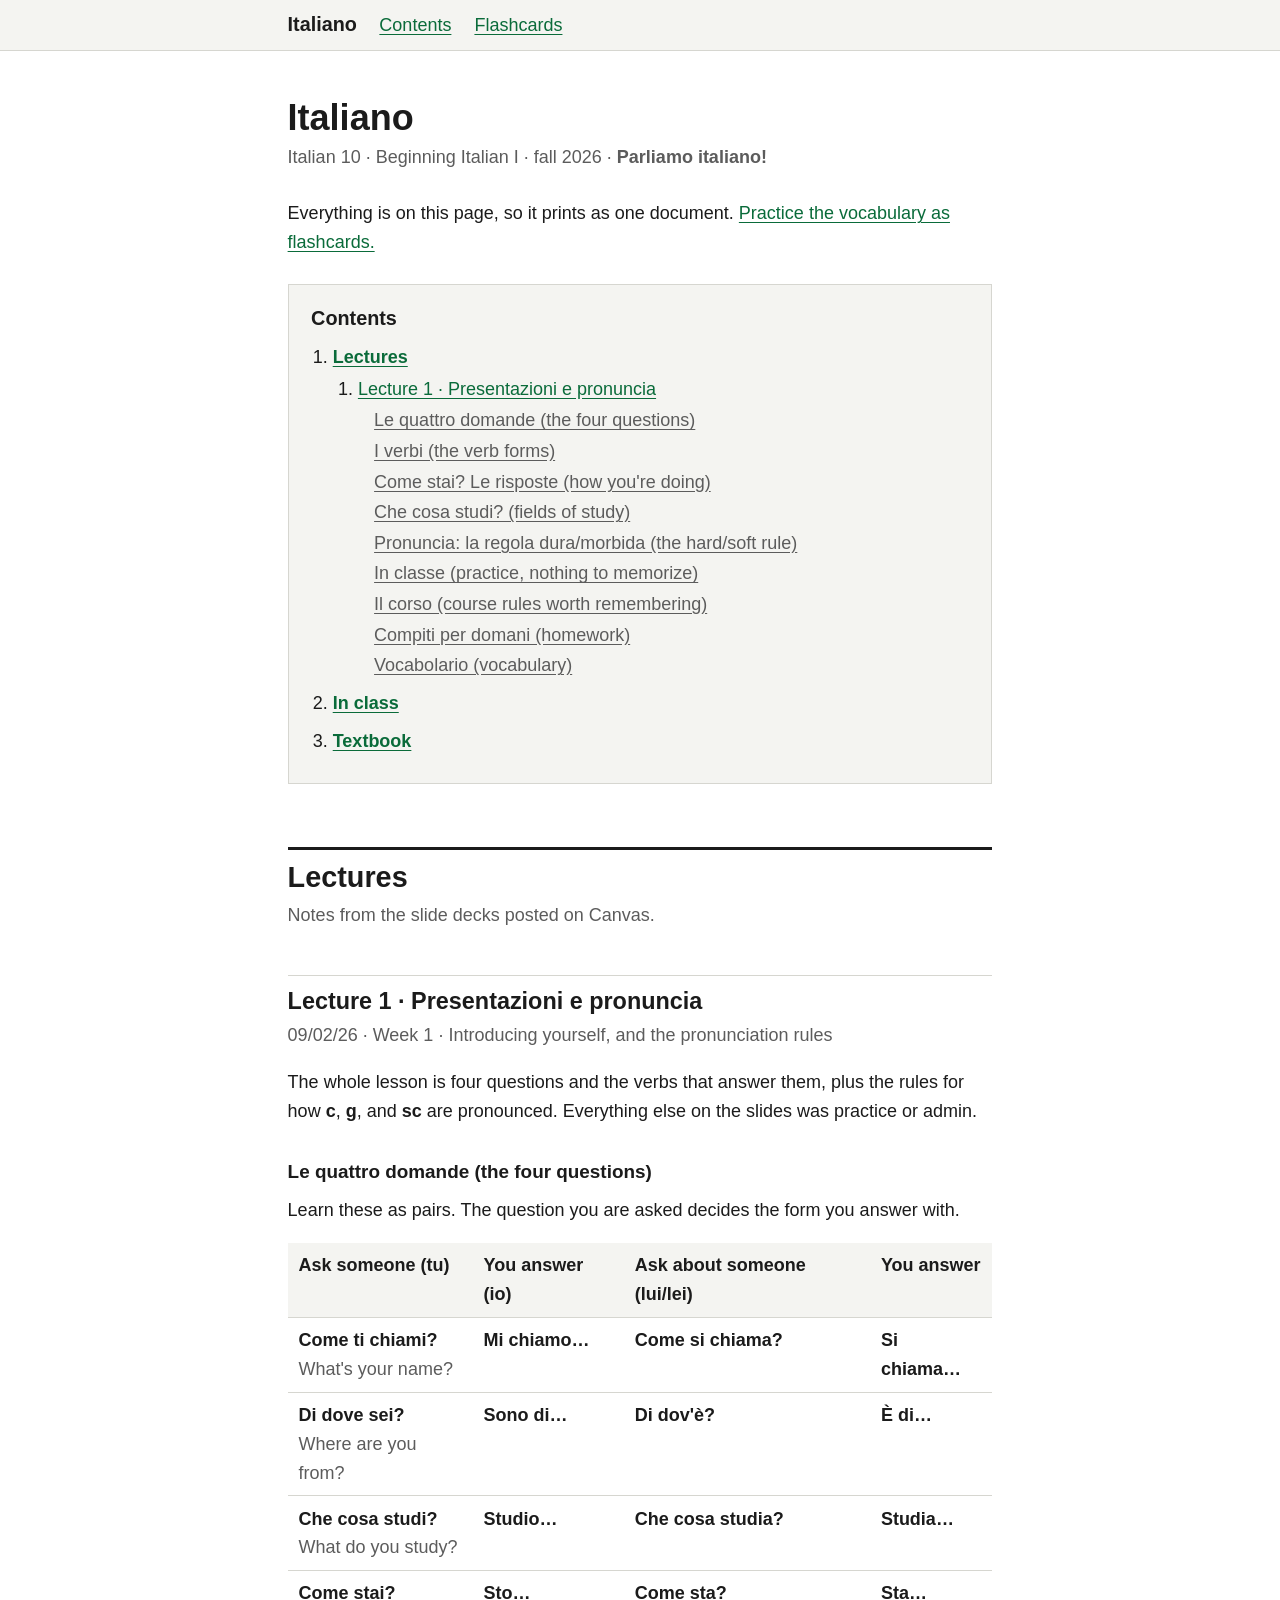
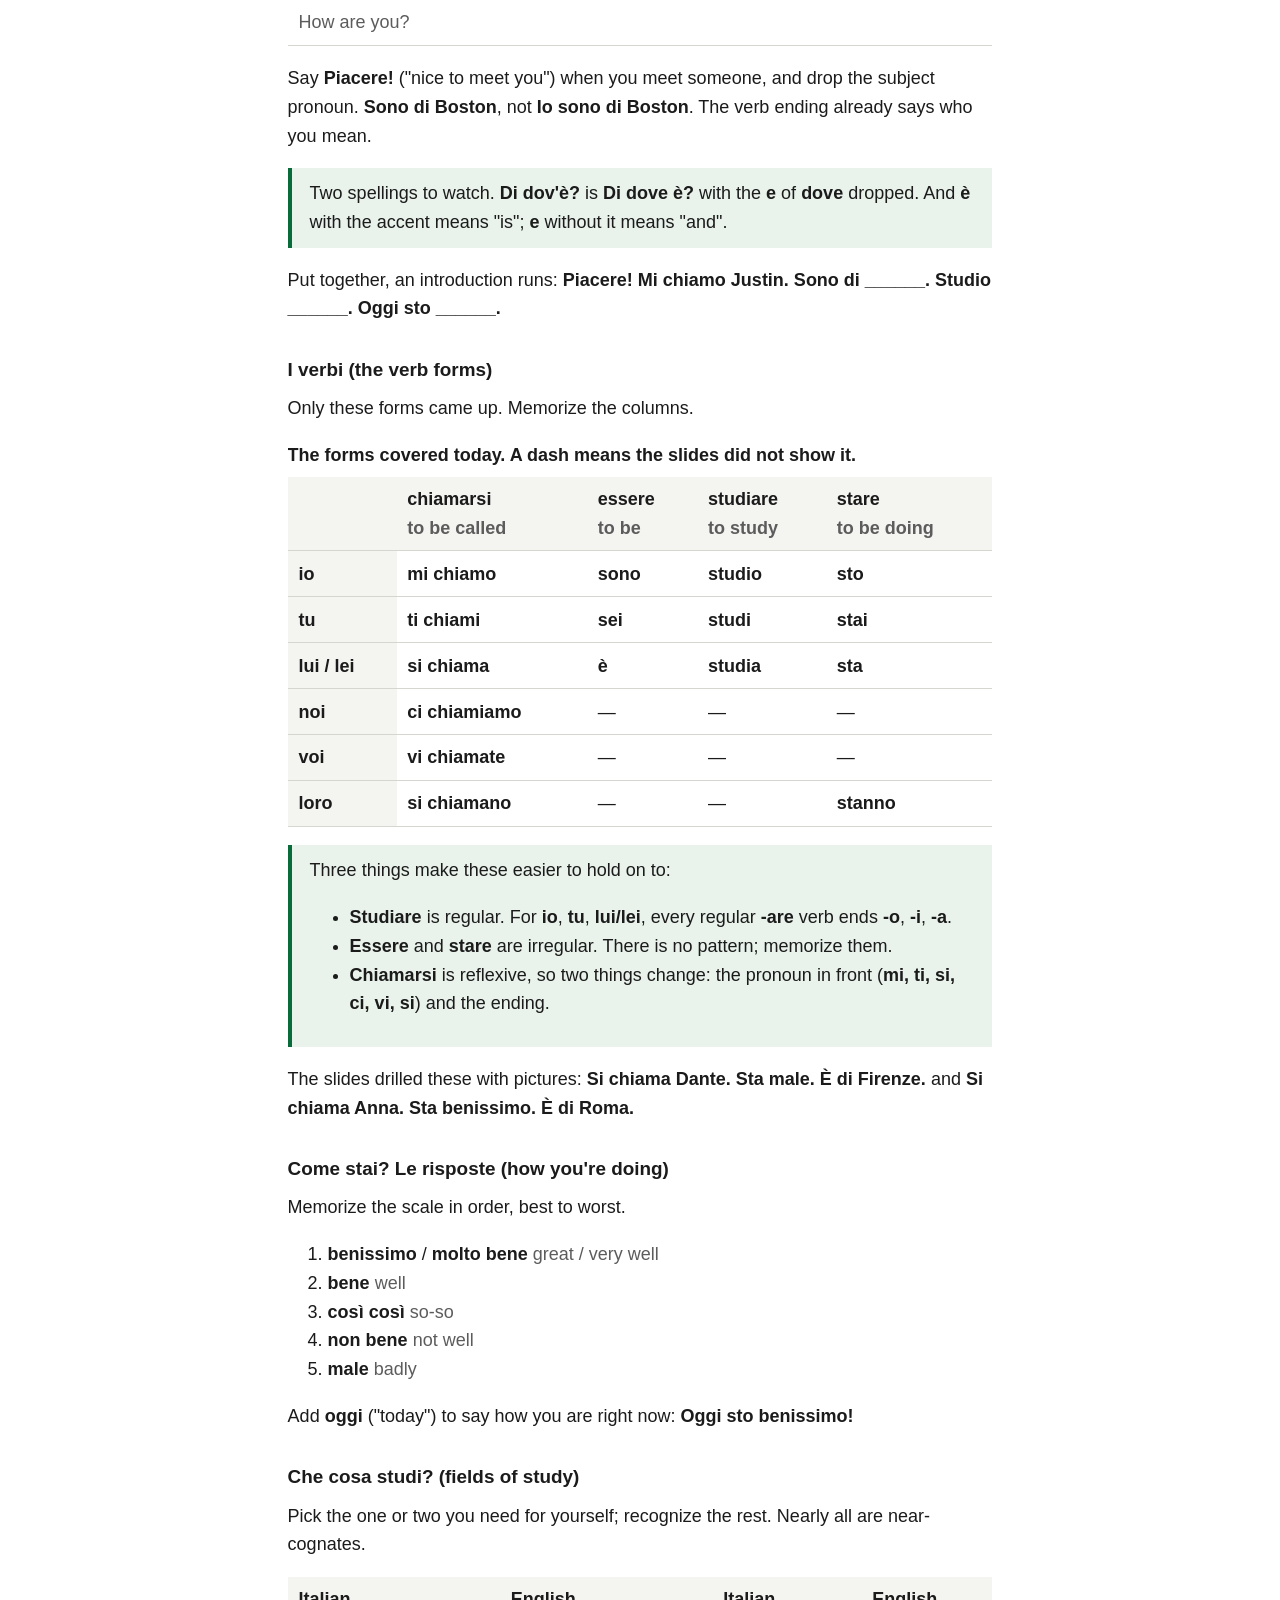
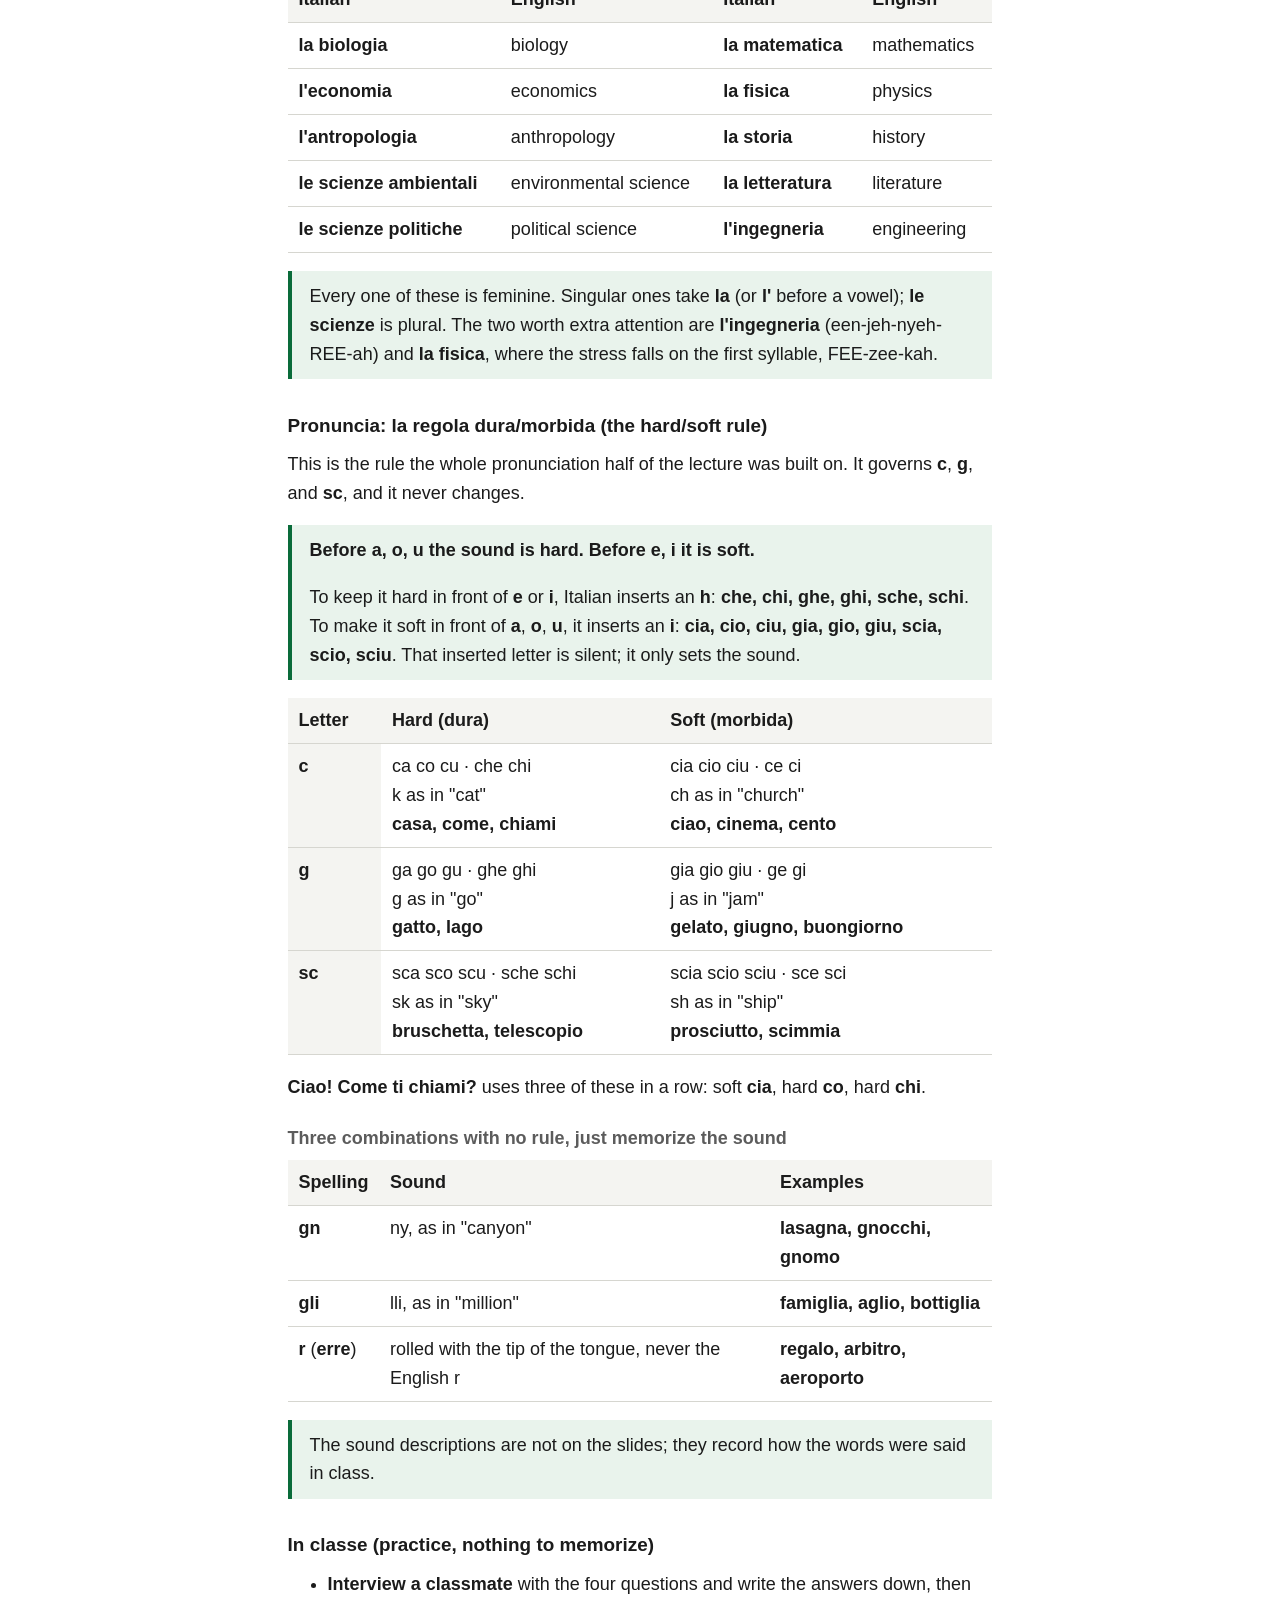
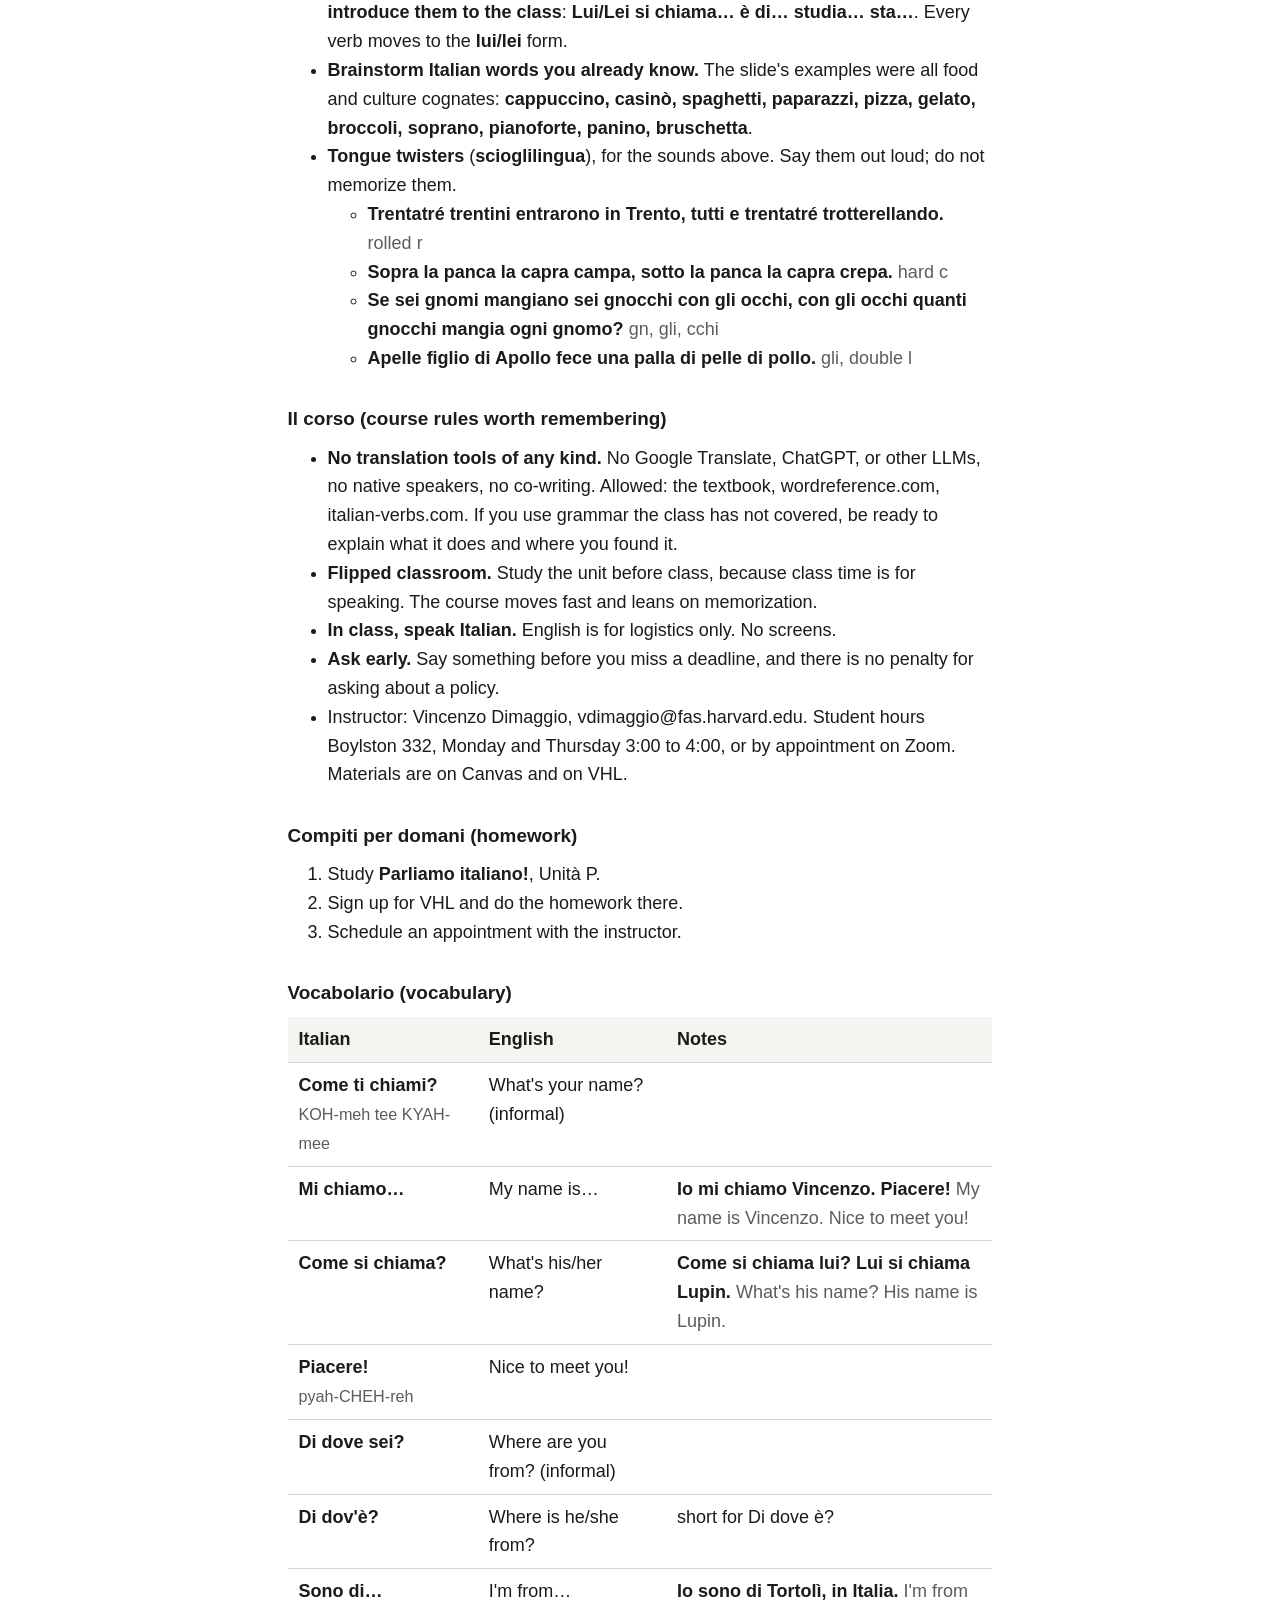
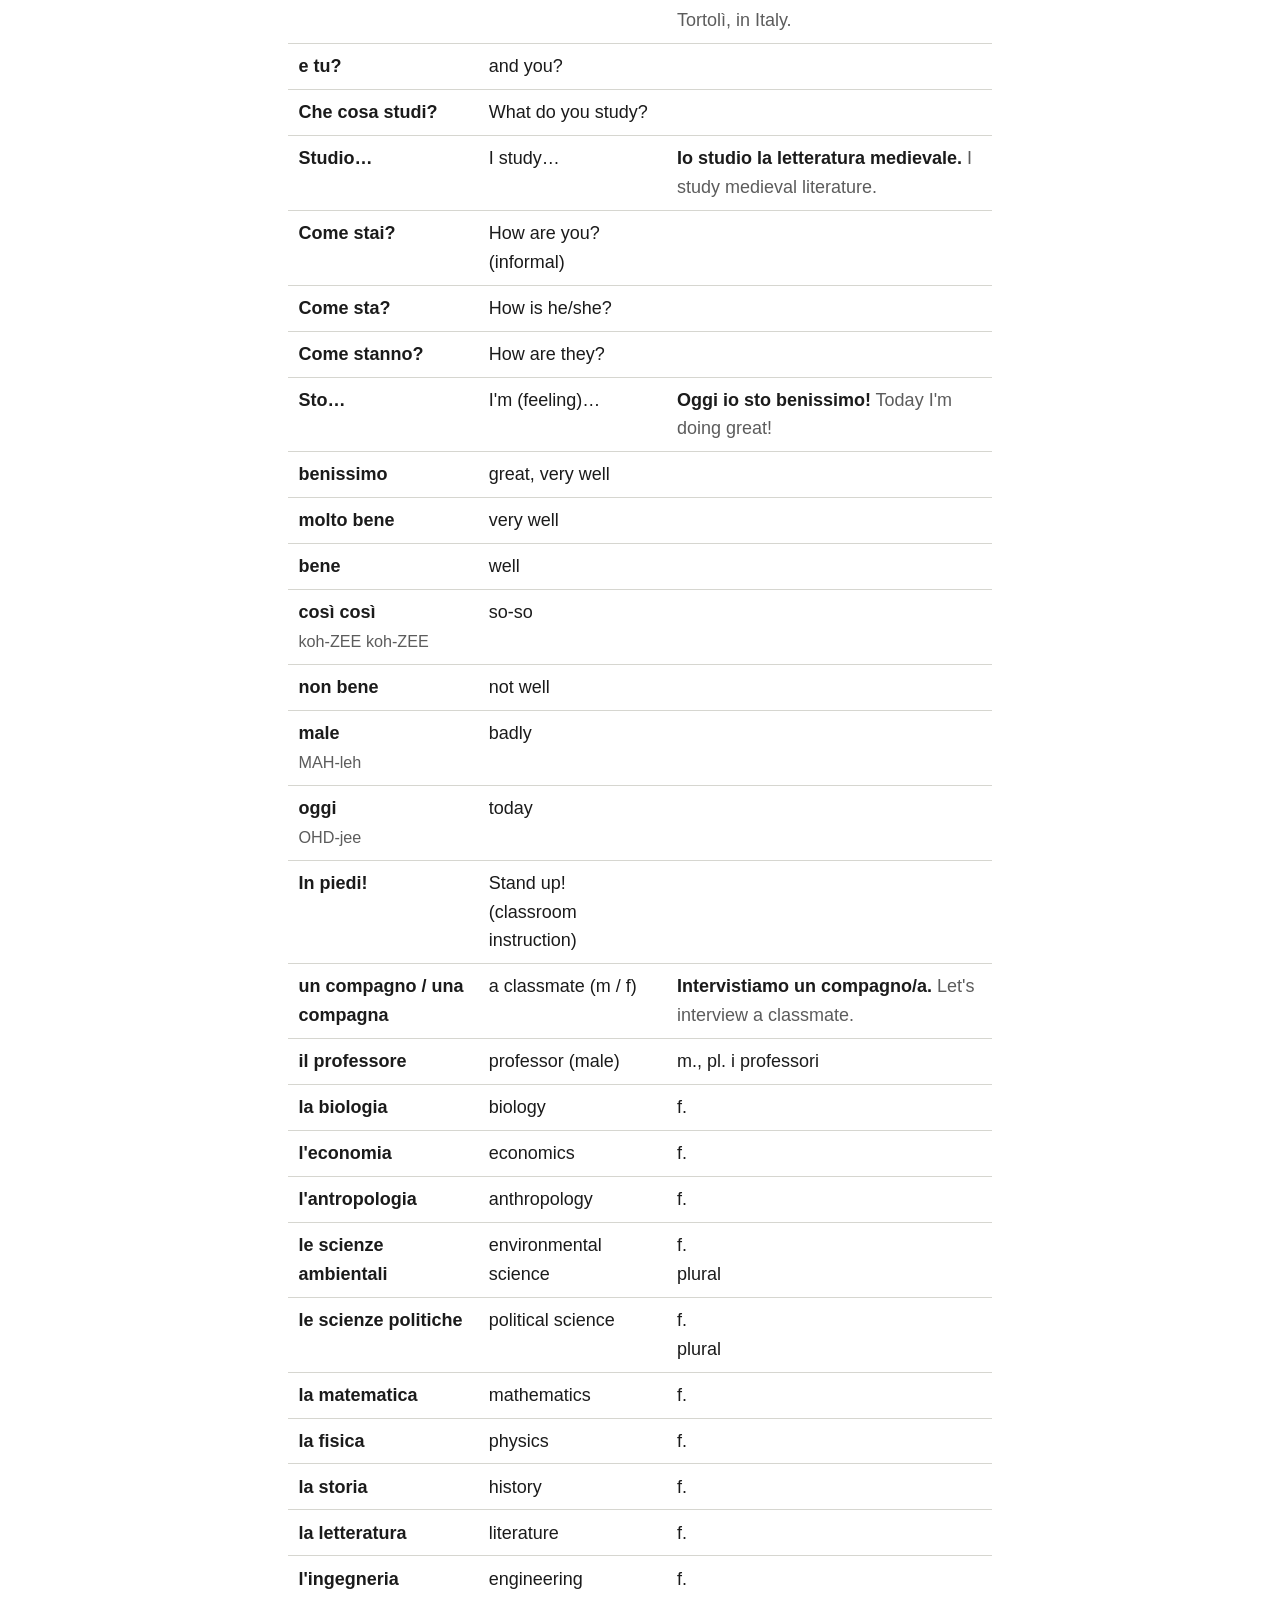
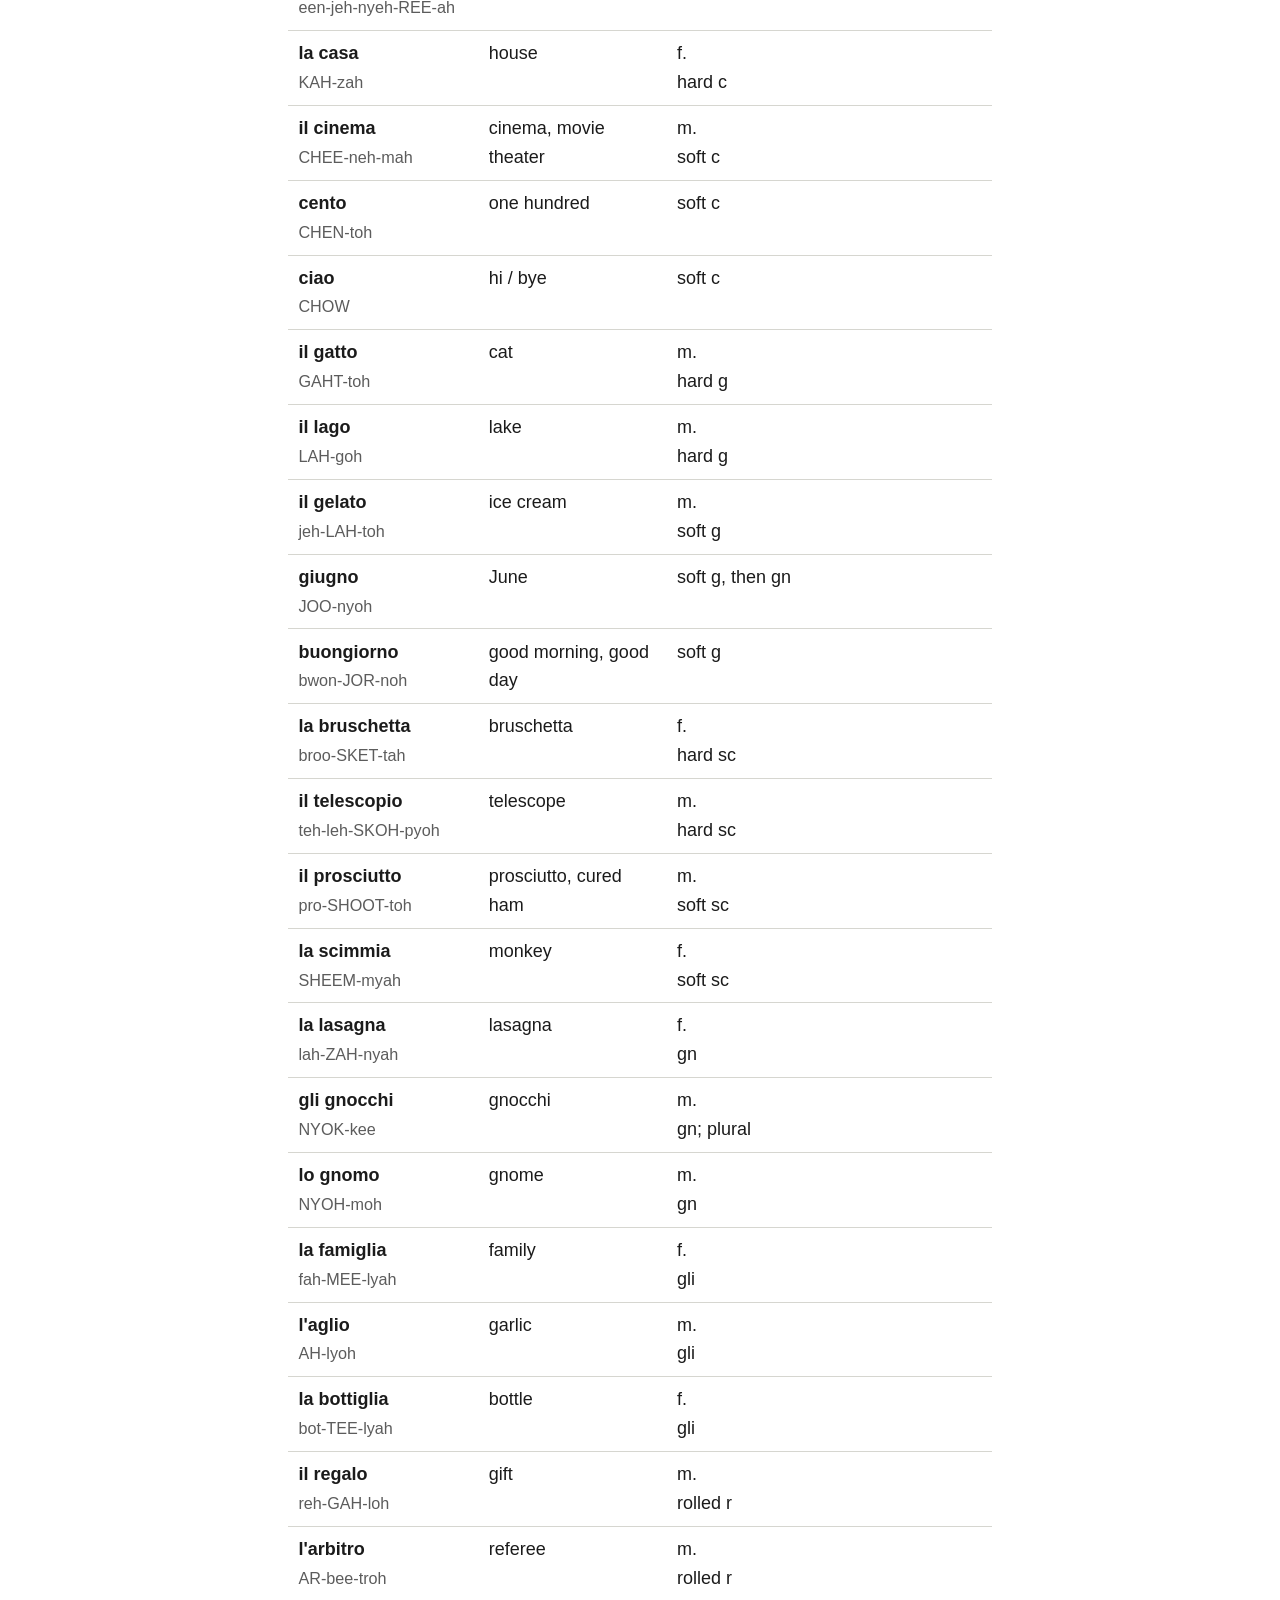
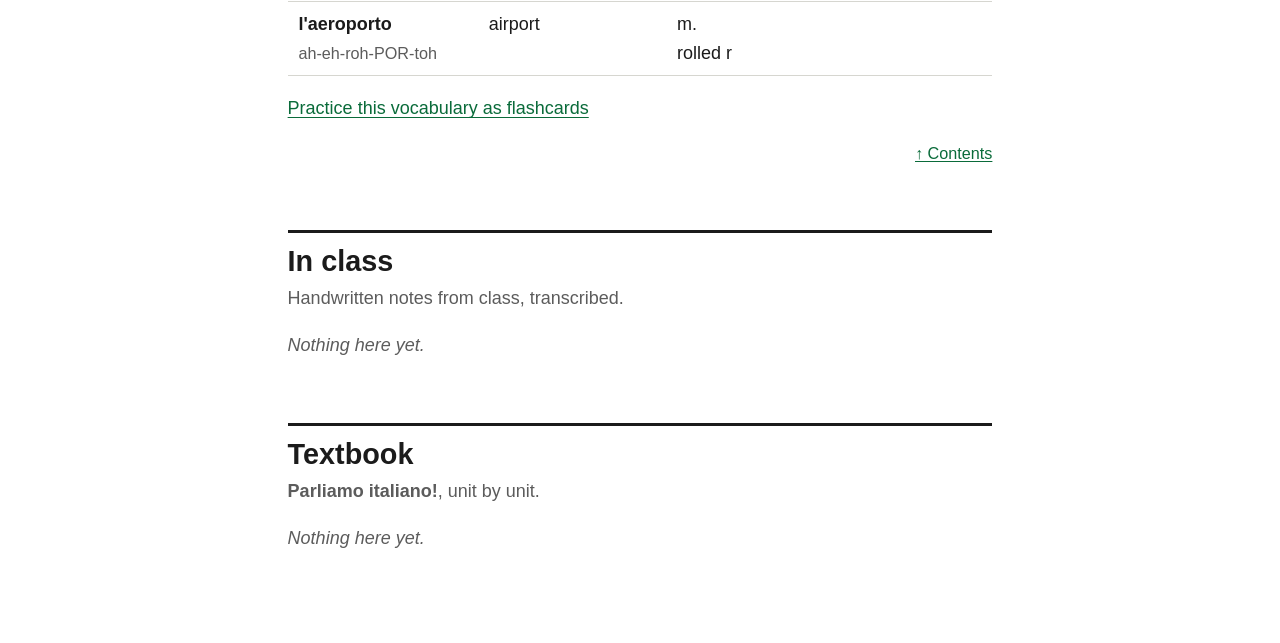
==== commit ff340a57: "Rewrite lecture 1 as study notes rather than a transcript Reorganizes the section around what has to" ====
--- a/index.html
+++ b/index.html
@@ -34,178 +34,142 @@
 
   <section class="note" aria-labelledby="lectures-2026-09-02">
     <h3 id="lectures-2026-09-02">Lecture 1 · Presentazioni e pronuncia</h3>
-    <p class="meta">09/02/26 · Week 1 · Introductions and pronunciation</p>
-
-    <h4 id="lectures-2026-09-02-agenda">Ordine del giorno ('Agenda…')</h4>
+    <p class="meta">09/02/26 · Week 1 · Introducing yourself, and the pronunciation rules</p>
+    <p>The whole lesson is four questions and the verbs that answer them, plus the rules for how <i lang="it">c</i>, <i lang="it">g</i>, and <i lang="it">sc</i> are pronounced. Everything else on the slides was practice or admin.</p>
+
+    <h4 id="lectures-2026-09-02-domande">Le quattro domande (the four questions)</h4>
+    <p>Learn these as pairs. The question you are asked decides the form you answer with.</p>
+    <div class="table-wrap">
+      <table>
+        <thead><tr><th scope="col">Ask someone (<i lang="it">tu</i>)</th><th scope="col">You answer (<i lang="it">io</i>)</th><th scope="col">Ask about someone (<i lang="it">lui/lei</i>)</th><th scope="col">You answer</th></tr></thead>
+        <tbody>
+          <tr><td><b lang="it">Come ti chiami?</b><br><span class="en">What's your name?</span></td><td><b lang="it">Mi chiamo…</b></td><td><b lang="it">Come si chiama?</b></td><td><b lang="it">Si chiama…</b></td></tr>
+          <tr><td><b lang="it">Di dove sei?</b><br><span class="en">Where are you from?</span></td><td><b lang="it">Sono di…</b></td><td><b lang="it">Di dov'è?</b></td><td><b lang="it">È di…</b></td></tr>
+          <tr><td><b lang="it">Che cosa studi?</b><br><span class="en">What do you study?</span></td><td><b lang="it">Studio…</b></td><td><b lang="it">Che cosa studia?</b></td><td><b lang="it">Studia…</b></td></tr>
+          <tr><td><b lang="it">Come stai?</b><br><span class="en">How are you?</span></td><td><b lang="it">Sto…</b></td><td><b lang="it">Come sta?</b></td><td><b lang="it">Sta…</b></td></tr>
+        </tbody>
+      </table>
+    </div>
+    <p>Say <i lang="it">Piacere!</i> ("nice to meet you") when you meet someone, and drop the subject pronoun. <i lang="it">Sono di Boston</i>, not <i lang="it">Io sono di Boston</i>. The verb ending already says who you mean.</p>
+    <div class="callout">
+      <p>Two spellings to watch. <i lang="it">Di dov'è?</i> is <i lang="it">Di dove è?</i> with the <i lang="it">e</i> of <i lang="it">dove</i> dropped. And <i lang="it">è</i> with the accent means "is"; <i lang="it">e</i> without it means "and".</p>
+    </div>
+    <p>Put together, an introduction runs: <i lang="it">Piacere! Mi chiamo Justin. Sono di ______. Studio ______. Oggi sto ______.</i></p>
+
+    <h4 id="lectures-2026-09-02-verbi">I verbi (the verb forms)</h4>
+    <p>Only these forms came up. Memorize the columns.</p>
+    <div class="table-wrap">
+      <table>
+        <caption>The forms covered today. A dash means the slides did not show it.</caption>
+        <thead><tr><th scope="col"></th><th scope="col"><i lang="it">chiamarsi</i><br><span class="en">to be called</span></th><th scope="col"><i lang="it">essere</i><br><span class="en">to be</span></th><th scope="col"><i lang="it">studiare</i><br><span class="en">to study</span></th><th scope="col"><i lang="it">stare</i><br><span class="en">to be doing</span></th></tr></thead>
+        <tbody>
+          <tr><th scope="row">io</th><td><b lang="it">mi chiamo</b></td><td><b lang="it">sono</b></td><td><b lang="it">studio</b></td><td><b lang="it">sto</b></td></tr>
+          <tr><th scope="row">tu</th><td><b lang="it">ti chiami</b></td><td><b lang="it">sei</b></td><td><b lang="it">studi</b></td><td><b lang="it">stai</b></td></tr>
+          <tr><th scope="row">lui / lei</th><td><b lang="it">si chiama</b></td><td><b lang="it">è</b></td><td><b lang="it">studia</b></td><td><b lang="it">sta</b></td></tr>
+          <tr><th scope="row">noi</th><td><b lang="it">ci chiamiamo</b></td><td>—</td><td>—</td><td>—</td></tr>
+          <tr><th scope="row">voi</th><td><b lang="it">vi chiamate</b></td><td>—</td><td>—</td><td>—</td></tr>
+          <tr><th scope="row">loro</th><td><b lang="it">si chiamano</b></td><td>—</td><td>—</td><td><b lang="it">stanno</b></td></tr>
+        </tbody>
+      </table>
+    </div>
+    <div class="callout">
+      <p>Three things make these easier to hold on to:</p>
+      <ul>
+        <li><i lang="it">Studiare</i> is regular. For <i lang="it">io</i>, <i lang="it">tu</i>, <i lang="it">lui/lei</i>, every regular <i lang="it">-are</i> verb ends <b lang="it">-o</b>, <b lang="it">-i</b>, <b lang="it">-a</b>.</li>
+        <li><i lang="it">Essere</i> and <i lang="it">stare</i> are irregular. There is no pattern; memorize them.</li>
+        <li><i lang="it">Chiamarsi</i> is reflexive, so two things change: the pronoun in front (<b lang="it">mi, ti, si, ci, vi, si</b>) and the ending.</li>
+      </ul>
+    </div>
+    <p>The slides drilled these with pictures: <i lang="it">Si chiama Dante. Sta male. È di Firenze.</i> and <i lang="it">Si chiama Anna. Sta benissimo. È di Roma.</i></p>
+
+    <h4 id="lectures-2026-09-02-risposte">Come stai? Le risposte (how you're doing)</h4>
+    <p>Memorize the scale in order, best to worst.</p>
     <ol>
-      <li><i lang="it">Parliamo di Ital 10 e del syllabus.</i> <span class="en">Let's talk about Ital 10 and the syllabus.</span></li>
-      <li><i lang="it">Ci presentiamo!</i> <span class="en">Let's introduce ourselves!</span></li>
-      <li><i lang="it">Pronunciamo l'italiano!</i> <span class="en">Let's pronounce Italian!</span></li>
+      <li><b lang="it">benissimo</b> / <b lang="it">molto bene</b> <span class="en">great / very well</span></li>
+      <li><b lang="it">bene</b> <span class="en">well</span></li>
+      <li><b lang="it">così così</b> <span class="en">so-so</span></li>
+      <li><b lang="it">non bene</b> <span class="en">not well</span></li>
+      <li><b lang="it">male</b> <span class="en">badly</span></li>
     </ol>
-
-    <h4 id="lectures-2026-09-02-logistics">Parliamo di Ital 10 e del syllabus (course logistics)</h4>
-    <ul>
-      <li>Instructor: Vincenzo Dimaggio, vdimaggio@fas.harvard.edu. Student hours in Boylston 332, Monday and Thursday 3:00 to 4:00, or by appointment on Zoom.</li>
-      <li>Slides, handouts, and announcements are on Canvas. Some handouts and assignment guides are only on Canvas or only on the textbook site (VHL).</li>
-      <li>Class contract: respect for all. English only for logistics; in class the default is Italian. No screens except for accessibility or when an activity calls for them. Follow the honor code. If you are going to miss a deadline, say so before it passes.</li>
-      <li>Academic honesty: no Google Translate, ChatGPT, or other LLMs. No help from native speakers and no co-writing on assignments. Allowed: the textbook, wordreference.com, italian-verbs.com. If you use grammar the class has not covered, be ready to explain what it does and where you got it. Asking about the policy is never penalized.</li>
-      <li>Tips: the course is fast-paced with a lot of memorization. It is a "flipped classroom", so study the unit before class.</li>
-    </ul>
-
-    <h4 id="lectures-2026-09-02-chiamarsi">Ci presentiamo: Come ti chiami? (chiamarsi)</h4>
-    <p>Names use the verb <i lang="it">chiamarsi</i>, literally "to call oneself". The little word in front (<i lang="it">mi</i>, <i lang="it">ti</i>, <i lang="it">si</i>…) changes with the person, and so does the ending.</p>
-    <ul class="examples">
-      <li><i lang="it">Io mi chiamo Vincenzo. Piacere!</i> <span class="en">My name is Vincenzo. Nice to meet you!</span></li>
-      <li><i lang="it">Tu, come ti chiami?</i> <span class="en">And you, what's your name?</span></li>
-      <li><i lang="it">Come si chiama lui? Lui si chiama Lupin.</i> <span class="en">What's his name? His name is Lupin. (the professor's cat)</span></li>
-      <li><i lang="it">Come si chiama lei? Lei si chiama Giuseppina. È la mamma di Vincenzo.</i> <span class="en">What's her name? Her name is Giuseppina. She is Vincenzo's mom.</span></li>
-    </ul>
-    <div class="table-wrap">
-      <table class="conj">
-        <caption><i lang="it">chiamarsi</i> · to be called</caption>
-        <tbody>
-          <tr><th scope="row">io</th><td>mi chiamo</td></tr>
-          <tr><th scope="row">tu</th><td>ti chiami</td></tr>
-          <tr><th scope="row">lui / lei</th><td>si chiama</td></tr>
-          <tr><th scope="row">noi</th><td>ci chiamiamo</td></tr>
-          <tr><th scope="row">voi</th><td>vi chiamate</td></tr>
-          <tr><th scope="row">loro</th><td>si chiamano</td></tr>
-        </tbody>
-      </table>
-    </div>
-    <div class="callout">
-      <p>Question and answer swap person: <i lang="it">Come ti chiami?</i> (tu: ti, -i) is answered with <i lang="it">Mi chiamo…</i> (io: mi, -o). <i lang="it">Come si chiama?</i> is answered with <i lang="it">Si chiama…</i> (lui/lei: si, -a). The subject pronoun (<i lang="it">io</i>, <i lang="it">tu</i>…) is optional; the slides put it in parentheses.</p>
-    </div>
-
-    <h4 id="lectures-2026-09-02-dove">Di dove sei? (essere)</h4>
-    <ul class="examples">
-      <li><i lang="it">Io sono di Tortolì, in Italia… e tu?</i> <span class="en">I'm from Tortolì, in Italy… and you? (Tortolì is on the east coast of Sardinia.)</span></li>
-      <li><i lang="it">Di dov'è lui? Lui è di Boston, in Massachusetts.</i> <span class="en">Where is he from? He's from Boston, Massachusetts. (Edgar Allan Poe)</span></li>
-      <li><i lang="it">Di dove sei tu? Io sono di ______.</i> <span class="en">Where are you from? I'm from ______.</span></li>
-    </ul>
-    <div class="table-wrap">
-      <table class="conj">
-        <caption><i lang="it">essere</i> · to be (the forms used today)</caption>
-        <tbody>
-          <tr><th scope="row">io</th><td>sono</td></tr>
-          <tr><th scope="row">tu</th><td>sei</td></tr>
-          <tr><th scope="row">lui / lei</th><td>è</td></tr>
-        </tbody>
-      </table>
-    </div>
-    <div class="callout">
-      <p><i lang="it">Di dov'è?</i> is <i lang="it">Di dove è?</i> with the final e of <i lang="it">dove</i> dropped before <i lang="it">è</i>. Note the accent on <i lang="it">è</i> (is); without it, <i lang="it">e</i> means "and". The full conjugation of <i lang="it">essere</i> is in Unità P of the textbook.</p>
-    </div>
-
-    <h4 id="lectures-2026-09-02-studi">Che cosa studi? (studiare)</h4>
-    <ul class="examples">
-      <li><i lang="it">Io sono il professore di Ital 10. Io studio la letteratura medievale.</i> <span class="en">I am the Ital 10 professor. I study medieval literature.</span></li>
-      <li><i lang="it">E tu? Che cosa studi? Io studio ______.</i> <span class="en">And you? What do you study? I study ______.</span></li>
-    </ul>
-    <div class="table-wrap">
-      <table class="conj">
-        <caption><i lang="it">studiare</i> · to study (the forms used today)</caption>
-        <tbody>
-          <tr><th scope="row">io</th><td>studio</td></tr>
-          <tr><th scope="row">tu</th><td>studi</td></tr>
-          <tr><th scope="row">lui / lei</th><td>studia</td></tr>
-        </tbody>
-      </table>
-    </div>
-    <p><i lang="it">Parole utili</i> (useful words) for fields of study: <i lang="it">biologia, economia, antropologia, scienze ambientali, scienze politiche, matematica, fisica, storia, letteratura, ingegneria</i>. They are in the vocabulary below with their articles.</p>
-
-    <h4 id="lectures-2026-09-02-stai">Come stai? (stare)</h4>
-    <p><i lang="it">Stare</i> is the verb for how someone is doing.</p>
-    <ul class="examples">
-      <li><i lang="it">Oggi io sto benissimo!</i> <span class="en">Today I'm doing great!</span></li>
-      <li><i lang="it">Come stai? Io sto ______.</i> <span class="en">How are you? I'm ______.</span></li>
-      <li><i lang="it">Come sta lei? Lei sta male.</i> <span class="en">How is she? She's doing badly.</span></li>
-      <li><i lang="it">Come stanno loro? Loro stanno benissimo!</i> <span class="en">How are they? They're doing great!</span></li>
-    </ul>
-    <div class="table-wrap">
-      <table class="conj">
-        <caption><i lang="it">stare</i> · to be (doing) (the forms used today)</caption>
-        <tbody>
-          <tr><th scope="row">io</th><td>sto</td></tr>
-          <tr><th scope="row">tu</th><td>stai</td></tr>
-          <tr><th scope="row">lui / lei</th><td>sta</td></tr>
-          <tr><th scope="row">loro</th><td>stanno</td></tr>
-        </tbody>
-      </table>
-    </div>
-    <p>From best to worst: <i lang="it">benissimo</i> / <i lang="it">molto bene</i>, <i lang="it">bene</i>, <i lang="it">così così</i>, <i lang="it">non bene</i>, <i lang="it">male</i>.</p>
-
-    <h4 id="lectures-2026-09-02-insieme">Conversazione! Presenta un compagno/a alla classe!</h4>
-    <h5>Ripasso: Dante e Anna</h5>
-    <ul class="examples">
-      <li><i lang="it">Lui come si chiama? Si chiama Dante! Come sta? Sta male. Di dov'è? È di Firenze!</i> <span class="en">What's his name? His name is Dante! How is he? He's not well. Where is he from? He's from Florence!</span></li>
-      <li><i lang="it">Lei come si chiama? Si chiama Anna! Come sta? Sta benissimo! Di dov'è? È di Roma!</i> <span class="en">What's her name? Her name is Anna! How is she? She's great! Where is she from? She's from Rome! (Anna Magnani)</span></li>
-    </ul>
-    <h5>Intervistiamo un compagno/a. Scriviamo le risposte! (interview a classmate, write the answers)</h5>
-    <div class="table-wrap">
-      <table>
-        <thead><tr><th scope="col">Domanda (question)</th><th scope="col">Risposta (answer)</th></tr></thead>
-        <tbody>
-          <tr><td><i lang="it">Piacere!</i></td><td><i lang="it">Piacere!</i></td></tr>
-          <tr><td><i lang="it">Come ti chiami?</i></td><td><i lang="it">Io mi chiamo ______.</i></td></tr>
-          <tr><td><i lang="it">Di dove sei?</i></td><td><i lang="it">Sono di ______.</i></td></tr>
-          <tr><td><i lang="it">Che cosa studi?</i></td><td><i lang="it">Io studio ______.</i></td></tr>
-          <tr><td><i lang="it">Come stai oggi?</i></td><td><i lang="it">Oggi sto ______.</i></td></tr>
-        </tbody>
-      </table>
-    </div>
-    <h5>Presenta alla classe (introduce them to the class)</h5>
-    <ul class="examples">
-      <li><i lang="it">Lui/Lei si chiama…</i> <span class="en">His/Her name is…</span></li>
-      <li><i lang="it">Lui/Lei è di…</i> <span class="en">He/She is from…</span></li>
-      <li><i lang="it">Lui/Lei studia…</i> <span class="en">He/She studies…</span></li>
-      <li><i lang="it">Lui/Lei sta…</i> <span class="en">He/She is (doing)…</span></li>
-    </ul>
-    <div class="callout">
-      <p>Talking about someone else switches every verb to the <i lang="it">lui/lei</i> form: <i lang="it">si chiama</i>, <i lang="it">è</i>, <i lang="it">studia</i>, <i lang="it">sta</i>.</p>
-    </div>
-
-    <h4 id="lectures-2026-09-02-parlate">Parlate italiano? (parole che già conosci)</h4>
-    <p><i lang="it">Con un compagno: quante parole italiane conosci?</i> <span class="en">With a partner: how many Italian words do you know?</span> The slide's pictures: <i lang="it">cappuccino, casinò, spaghetti, paparazzi, pizza, gelato, broccoli, soprano, pianoforte, panino, bruschetta</i>.</p>
-
-    <h4 id="lectures-2026-09-02-pronuncia">Pronunciamo l'italiano! (C, G, SC, GN, GLI, R)</h4>
-    <p>For <i lang="it">c</i>, <i lang="it">g</i>, and <i lang="it">sc</i>, the next letter decides the sound. Before <i lang="it">a, o, u</i> the sound is hard (<i lang="it">dura</i>). Before <i lang="it">e, i</i> it is soft (<i lang="it">morbida</i>). An <i lang="it">h</i> keeps it hard before <i lang="it">e</i> and <i lang="it">i</i>; an <i lang="it">i</i> makes it soft before <i lang="it">a, o, u</i>.</p>
-    <div class="table-wrap">
-      <table>
-        <thead><tr><th scope="col">Spelling</th><th scope="col">Sound</th><th scope="col">Examples from the slides</th></tr></thead>
-        <tbody>
-          <tr><td><b lang="it">c dura</b>: ca co cu, che chi</td><td>k, as in "cat"</td><td><i lang="it">casa, come, chiami</i></td></tr>
-          <tr><td><b lang="it">c morbida</b>: cia cio ciu, ce ci</td><td>ch, as in "church"</td><td><i lang="it">cinema, cento, ciao</i></td></tr>
-          <tr><td><b lang="it">g dura</b>: ga go gu, ghe ghi</td><td>g, as in "go"</td><td><i lang="it">gatto, lago</i></td></tr>
-          <tr><td><b lang="it">g morbida</b>: gia gio giu, ge gi</td><td>j, as in "jam"</td><td><i lang="it">gelato, giugno, buongiorno</i></td></tr>
-          <tr><td><b lang="it">sc dura</b>: sca sco scu, sche schi</td><td>sk, as in "sky"</td><td><i lang="it">bruschetta, telescopio</i></td></tr>
-          <tr><td><b lang="it">sc morbida</b>: scia scio sciu, sce sci</td><td>sh, as in "ship"</td><td><i lang="it">prosciutto, scimmia</i></td></tr>
+    <p>Add <i lang="it">oggi</i> ("today") to say how you are right now: <i lang="it">Oggi sto benissimo!</i></p>
+
+    <h4 id="lectures-2026-09-02-studi">Che cosa studi? (fields of study)</h4>
+    <p>Pick the one or two you need for yourself; recognize the rest. Nearly all are near-cognates.</p>
+    <div class="table-wrap">
+      <table>
+        <thead><tr><th scope="col">Italian</th><th scope="col">English</th><th scope="col">Italian</th><th scope="col">English</th></tr></thead>
+        <tbody>
+          <tr><td><b lang="it">la biologia</b></td><td>biology</td><td><b lang="it">la matematica</b></td><td>mathematics</td></tr>
+          <tr><td><b lang="it">l'economia</b></td><td>economics</td><td><b lang="it">la fisica</b></td><td>physics</td></tr>
+          <tr><td><b lang="it">l'antropologia</b></td><td>anthropology</td><td><b lang="it">la storia</b></td><td>history</td></tr>
+          <tr><td><b lang="it">le scienze ambientali</b></td><td>environmental science</td><td><b lang="it">la letteratura</b></td><td>literature</td></tr>
+          <tr><td><b lang="it">le scienze politiche</b></td><td>political science</td><td><b lang="it">l'ingegneria</b></td><td>engineering</td></tr>
+        </tbody>
+      </table>
+    </div>
+    <div class="callout">
+      <p>Every one of these is feminine. Singular ones take <i lang="it">la</i> (or <i lang="it">l'</i> before a vowel); <i lang="it">le scienze</i> is plural. The two worth extra attention are <i lang="it">l'ingegneria</i> (een-jeh-nyeh-REE-ah) and <i lang="it">la fisica</i>, where the stress falls on the first syllable, FEE-zee-kah.</p>
+    </div>
+
+    <h4 id="lectures-2026-09-02-pronuncia">Pronuncia: la regola dura/morbida (the hard/soft rule)</h4>
+    <p>This is the rule the whole pronunciation half of the lecture was built on. It governs <i lang="it">c</i>, <i lang="it">g</i>, and <i lang="it">sc</i>, and it never changes.</p>
+    <div class="callout">
+      <p><b>Before <i lang="it">a</i>, <i lang="it">o</i>, <i lang="it">u</i> the sound is hard. Before <i lang="it">e</i>, <i lang="it">i</i> it is soft.</b></p>
+      <p>To keep it hard in front of <i lang="it">e</i> or <i lang="it">i</i>, Italian inserts an <b>h</b>: <i lang="it">che, chi, ghe, ghi, sche, schi</i>. To make it soft in front of <i lang="it">a</i>, <i lang="it">o</i>, <i lang="it">u</i>, it inserts an <b>i</b>: <i lang="it">cia, cio, ciu, gia, gio, giu, scia, scio, sciu</i>. That inserted letter is silent; it only sets the sound.</p>
+    </div>
+    <div class="table-wrap">
+      <table>
+        <thead><tr><th scope="col">Letter</th><th scope="col">Hard (<i lang="it">dura</i>)</th><th scope="col">Soft (<i lang="it">morbida</i>)</th></tr></thead>
+        <tbody>
+          <tr><th scope="row"><b lang="it">c</b></th><td>ca co cu · che chi<br>k as in "cat"<br><i lang="it">casa, come, chiami</i></td><td>cia cio ciu · ce ci<br>ch as in "church"<br><i lang="it">ciao, cinema, cento</i></td></tr>
+          <tr><th scope="row"><b lang="it">g</b></th><td>ga go gu · ghe ghi<br>g as in "go"<br><i lang="it">gatto, lago</i></td><td>gia gio giu · ge gi<br>j as in "jam"<br><i lang="it">gelato, giugno, buongiorno</i></td></tr>
+          <tr><th scope="row"><b lang="it">sc</b></th><td>sca sco scu · sche schi<br>sk as in "sky"<br><i lang="it">bruschetta, telescopio</i></td><td>scia scio sciu · sce sci<br>sh as in "ship"<br><i lang="it">prosciutto, scimmia</i></td></tr>
+        </tbody>
+      </table>
+    </div>
+    <p><i lang="it">Ciao! Come ti chiami?</i> uses three of these in a row: soft <i lang="it">cia</i>, hard <i lang="it">co</i>, hard <i lang="it">chi</i>.</p>
+    <h5>Three combinations with no rule, just memorize the sound</h5>
+    <div class="table-wrap">
+      <table>
+        <thead><tr><th scope="col">Spelling</th><th scope="col">Sound</th><th scope="col">Examples</th></tr></thead>
+        <tbody>
           <tr><td><b lang="it">gn</b></td><td>ny, as in "canyon"</td><td><i lang="it">lasagna, gnocchi, gnomo</i></td></tr>
           <tr><td><b lang="it">gli</b></td><td>lli, as in "million"</td><td><i lang="it">famiglia, aglio, bottiglia</i></td></tr>
-          <tr><td><b lang="it">r</b> (<i lang="it">erre</i>)</td><td>rolled with the tip of the tongue</td><td><i lang="it">regalo, arbitro, aeroporto</i></td></tr>
-        </tbody>
-      </table>
-    </div>
-    <ul class="examples">
-      <li><i lang="it">Ciao! Come ti chiami?</i> <span class="en">Three c's in a row: soft (cia), hard (co), hard (chi).</span></li>
+          <tr><td><b lang="it">r</b> (<i lang="it">erre</i>)</td><td>rolled with the tip of the tongue, never the English r</td><td><i lang="it">regalo, arbitro, aeroporto</i></td></tr>
+        </tbody>
+      </table>
+    </div>
+    <div class="callout">
+      <p>The sound descriptions are not on the slides; they record how the words were said in class.</p>
+    </div>
+
+    <h4 id="lectures-2026-09-02-pratica">In classe (practice, nothing to memorize)</h4>
+    <ul>
+      <li><b>Interview a classmate</b> with the four questions and write the answers down, then <b>introduce them to the class</b>: <i lang="it">Lui/Lei si chiama… è di… studia… sta…</i>. Every verb moves to the <i lang="it">lui/lei</i> form.</li>
+      <li><b>Brainstorm Italian words you already know.</b> The slide's examples were all food and culture cognates: <i lang="it">cappuccino, casinò, spaghetti, paparazzi, pizza, gelato, broccoli, soprano, pianoforte, panino, bruschetta</i>.</li>
+      <li><b>Tongue twisters</b> (<i lang="it">scioglilingua</i>), for the sounds above. Say them out loud; do not memorize them.
+        <ul>
+          <li><i lang="it">Trentatré trentini entrarono in Trento, tutti e trentatré trotterellando.</i> <span class="en">rolled r</span></li>
+          <li><i lang="it">Sopra la panca la capra campa, sotto la panca la capra crepa.</i> <span class="en">hard c</span></li>
+          <li><i lang="it">Se sei gnomi mangiano sei gnocchi con gli occhi, con gli occhi quanti gnocchi mangia ogni gnomo?</i> <span class="en">gn, gli, cchi</span></li>
+          <li><i lang="it">Apelle figlio di Apollo fece una palla di pelle di pollo.</i> <span class="en">gli, double l</span></li>
+        </ul>
+      </li>
     </ul>
-    <div class="callout">
-      <p>The "Sound" column is not on the slides; it records how the words were pronounced in class, in plain English spellings.</p>
-    </div>
-
-    <h4 id="lectures-2026-09-02-scioglilingua">Scioglilingua! (tongue twisters)</h4>
-    <ul class="examples">
-      <li><i lang="it">Trentatré trentini entrarono in Trento, tutti e trentatré trotterellando.</i> <span class="en">Thirty-three people from Trentino came into Trento, all thirty-three trotting along. (rolled r)</span></li>
-      <li><i lang="it">Sopra la panca la capra campa, sotto la panca la capra crepa.</i> <span class="en">On the bench the goat lives, under the bench the goat dies. (hard c)</span></li>
-      <li><i lang="it">Se sei gnomi mangiano sei gnocchi con gli occhi, con gli occhi quanti gnocchi mangia ogni gnomo?</i> <span class="en">If six gnomes eat six gnocchi with their eyes, how many gnocchi does each gnome eat with its eyes? (gn, cchi, gli)</span></li>
-      <li><i lang="it">Apelle figlio di Apollo fece una palla di pelle di pollo. Tutti i pesci vennero a galla per vedere la palla di pelle di pollo fatta da Apelle figlio di Apollo.</i> <span class="en">Apelles, son of Apollo, made a ball of chicken skin. All the fish came to the surface to see the ball of chicken skin made by Apelles, son of Apollo. (ll, gli)</span></li>
+
+    <h4 id="lectures-2026-09-02-corso">Il corso (course rules worth remembering)</h4>
+    <ul>
+      <li><b>No translation tools of any kind.</b> No Google Translate, ChatGPT, or other LLMs, no native speakers, no co-writing. Allowed: the textbook, wordreference.com, italian-verbs.com. If you use grammar the class has not covered, be ready to explain what it does and where you found it.</li>
+      <li><b>Flipped classroom.</b> Study the unit before class, because class time is for speaking. The course moves fast and leans on memorization.</li>
+      <li><b>In class, speak Italian.</b> English is for logistics only. No screens.</li>
+      <li><b>Ask early.</b> Say something before you miss a deadline, and there is no penalty for asking about a policy.</li>
+      <li>Instructor: Vincenzo Dimaggio, vdimaggio@fas.harvard.edu. Student hours Boylston 332, Monday and Thursday 3:00 to 4:00, or by appointment on Zoom. Materials are on Canvas and on VHL.</li>
     </ul>
 
-    <h4 id="lectures-2026-09-02-compiti">Compiti per domani (homework for tomorrow)</h4>
+    <h4 id="lectures-2026-09-02-compiti">Compiti per domani (homework)</h4>
     <ol>
-      <li>Study <i lang="it">Parliamo italiano!</i>, Unità P (the preliminary unit).</li>
-      <li>Sign up for VHL, the textbook's online site.</li>
-      <li>Do the homework on VHL.</li>
+      <li>Study <i lang="it">Parliamo italiano!</i>, Unità P.</li>
+      <li>Sign up for VHL and do the homework there.</li>
       <li>Schedule an appointment with the instructor.</li>
     </ol>
 
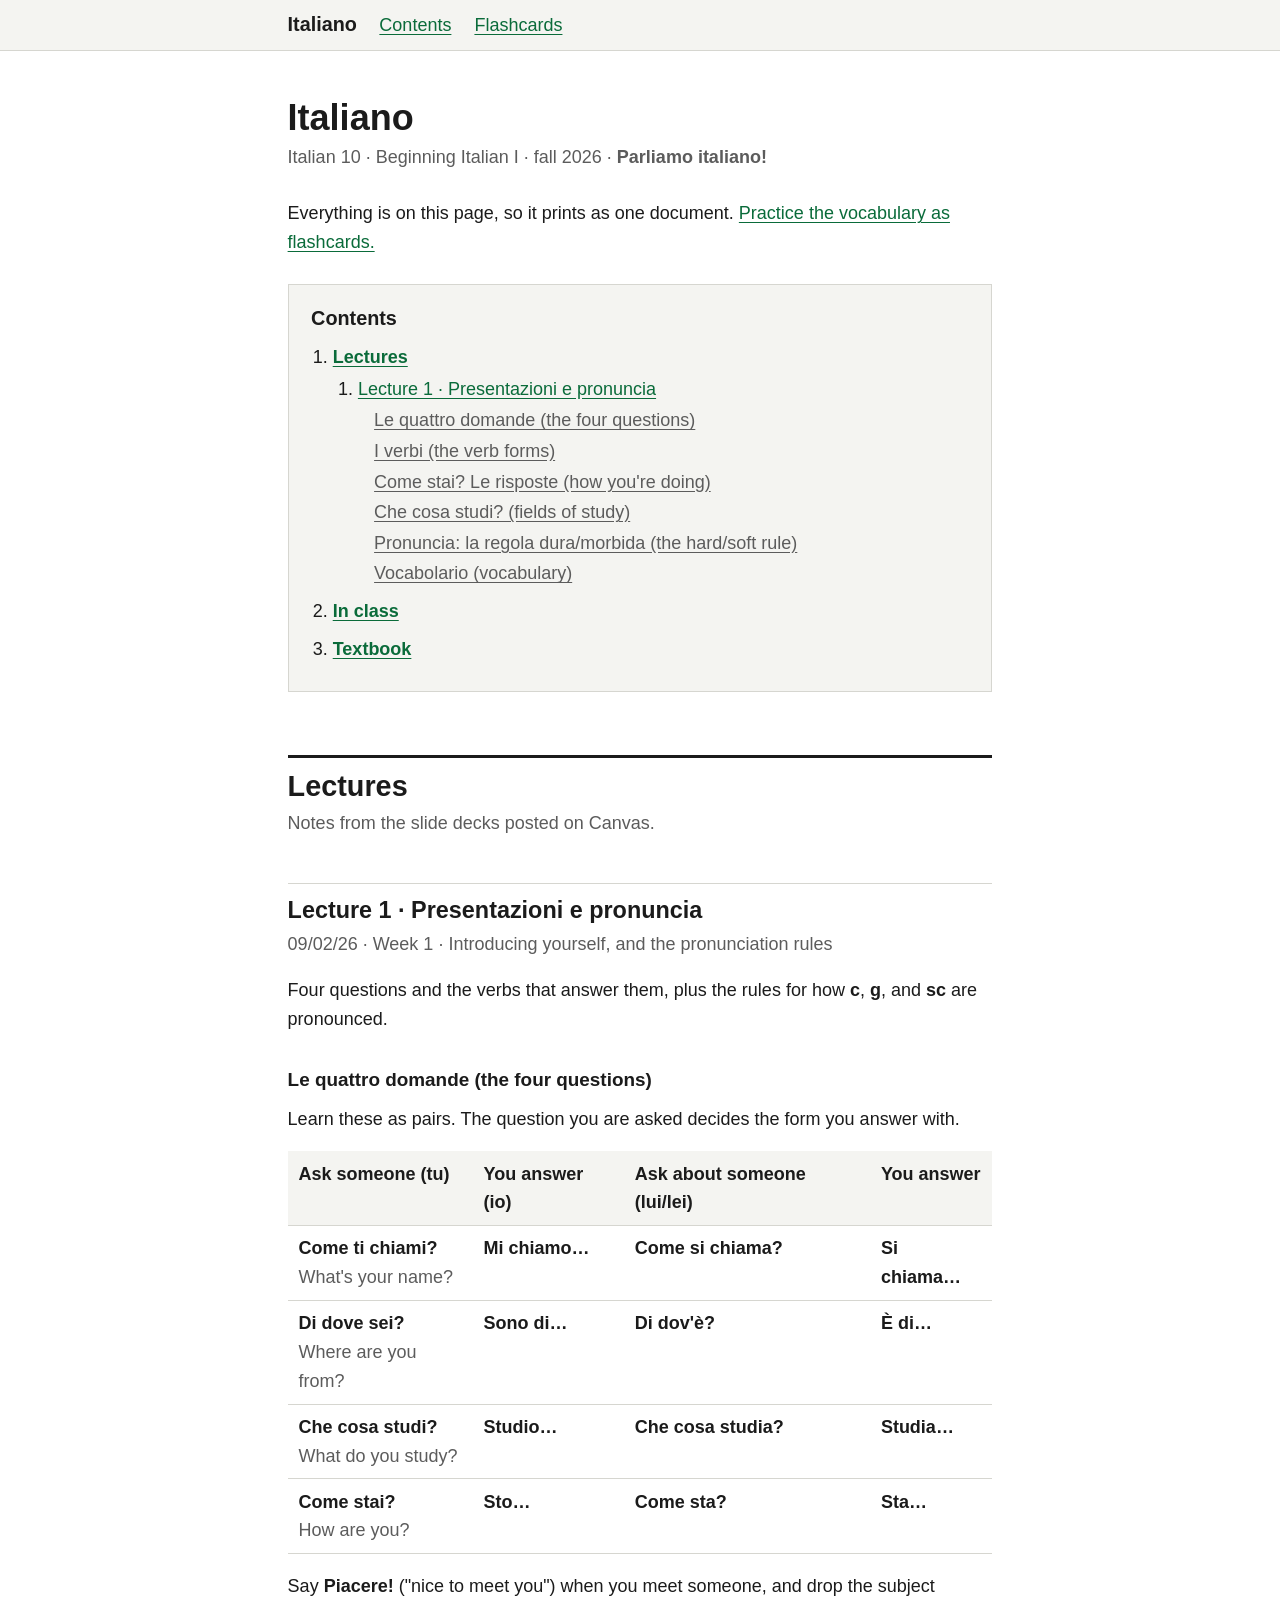
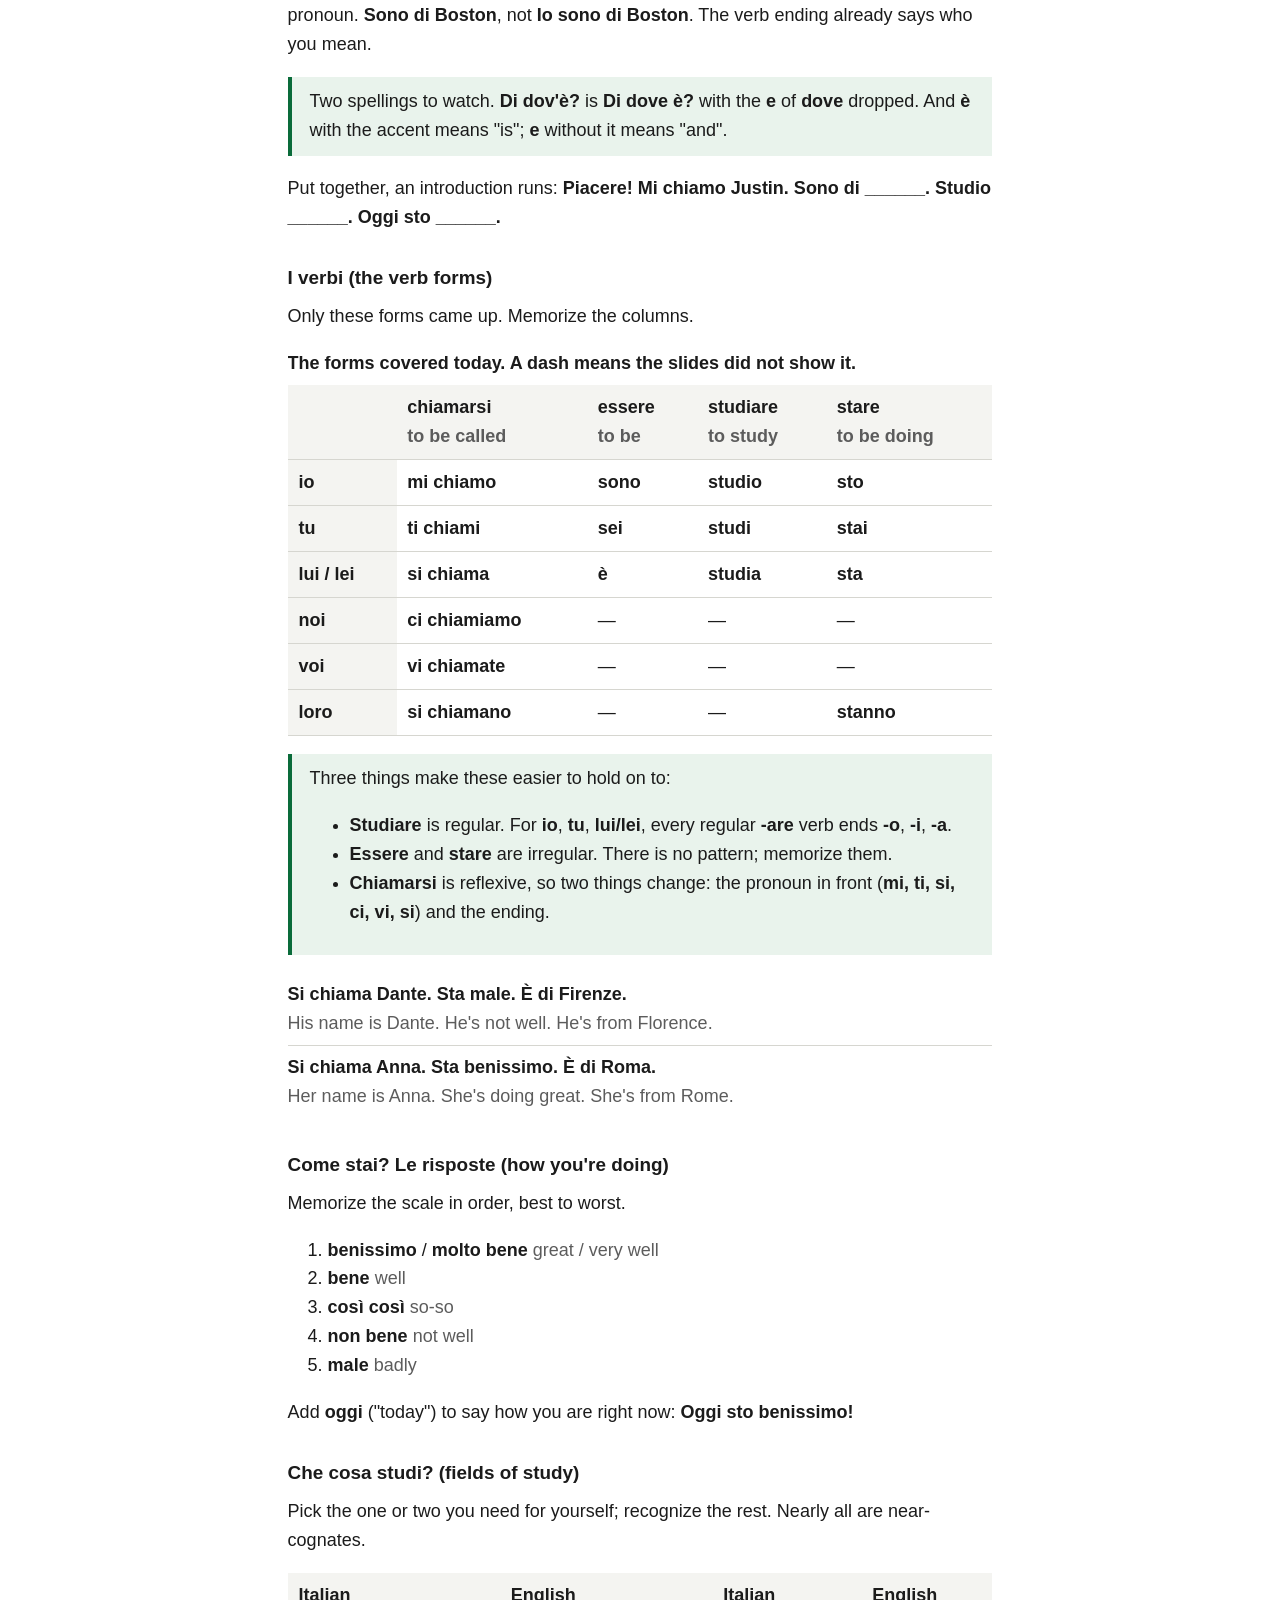
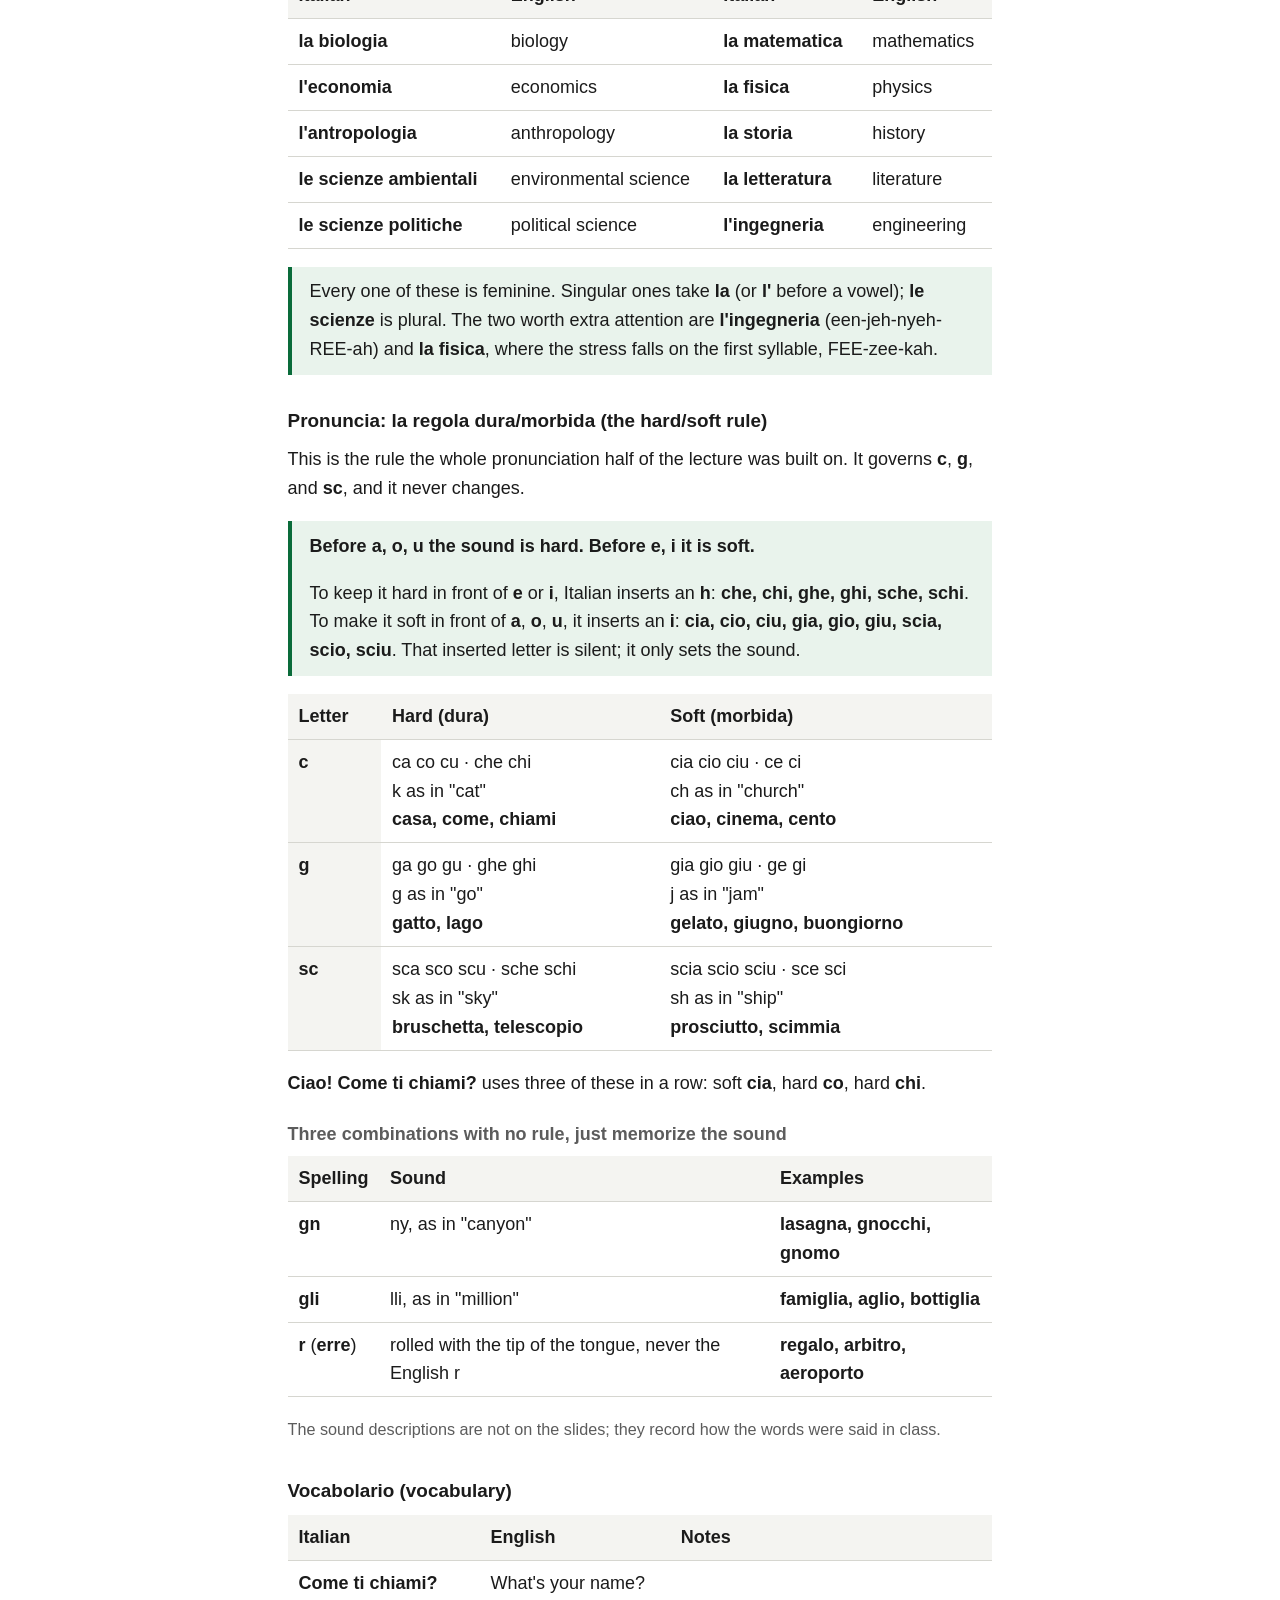
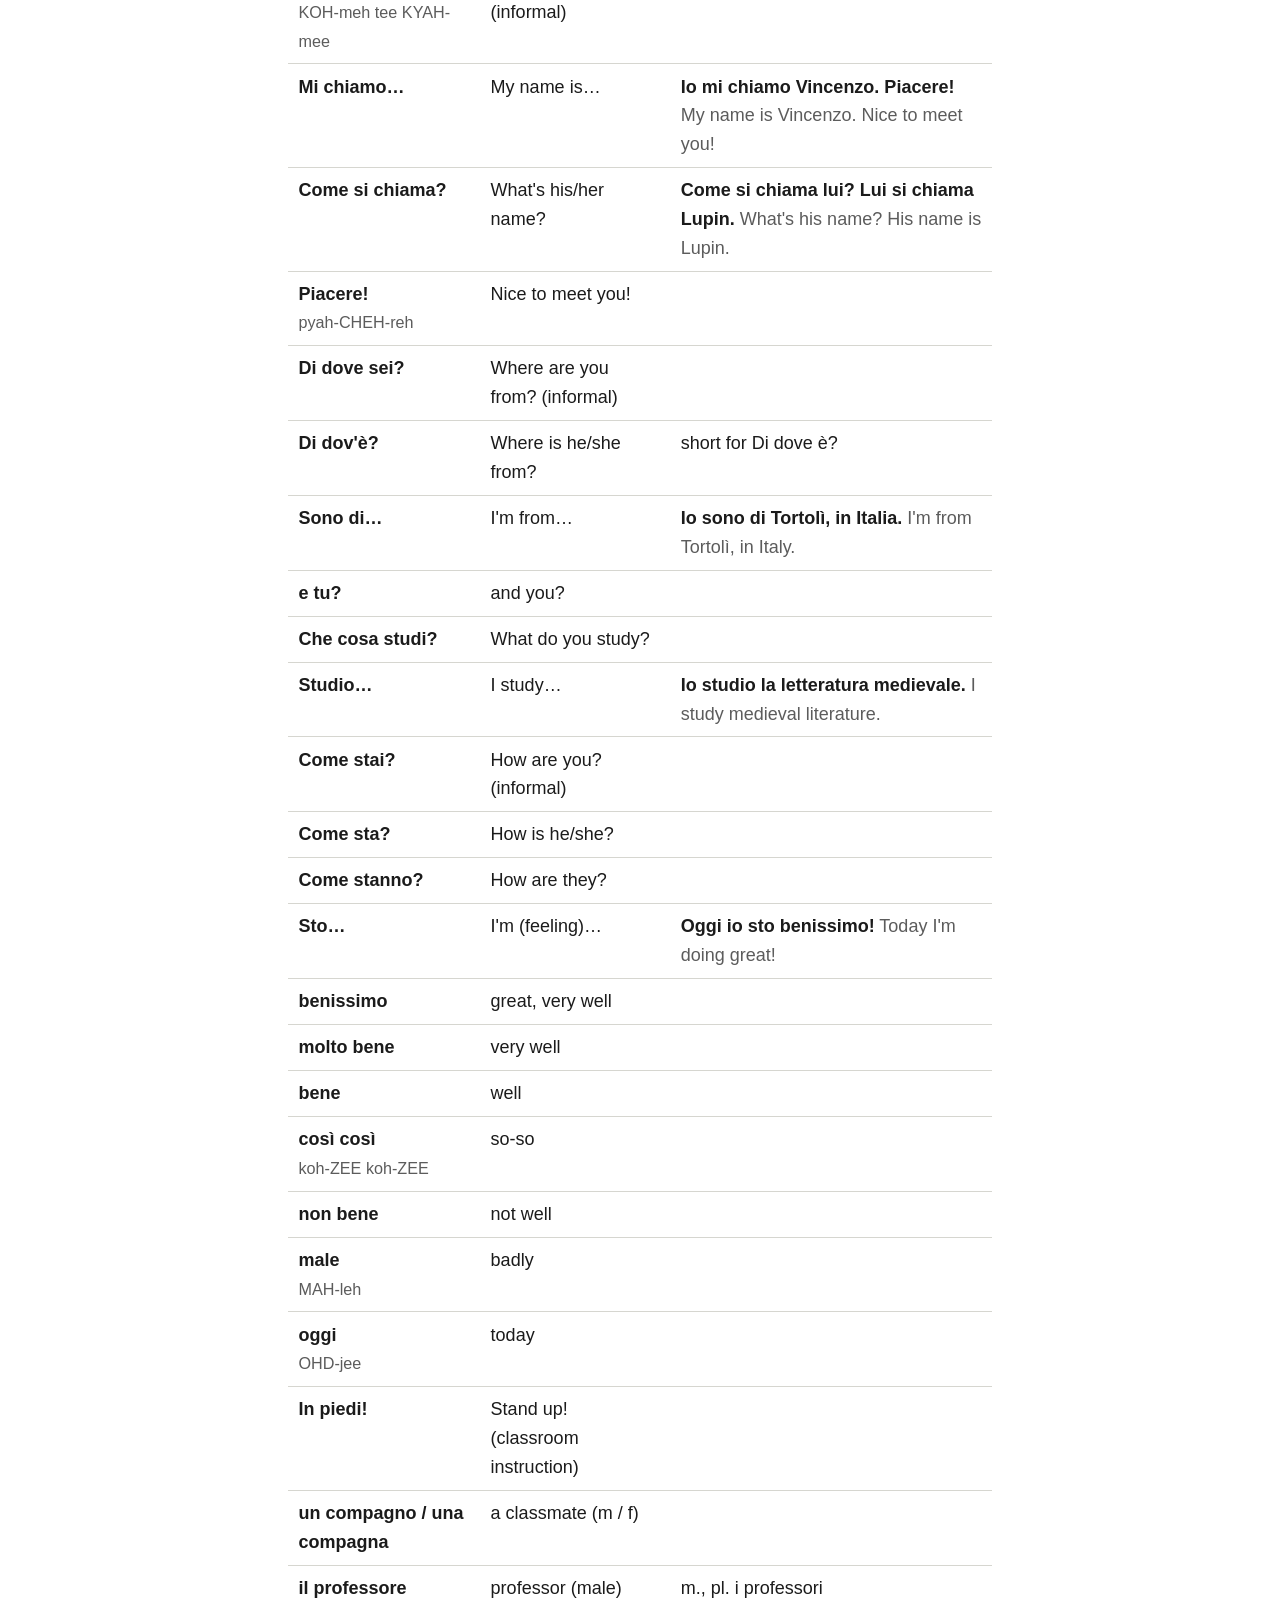
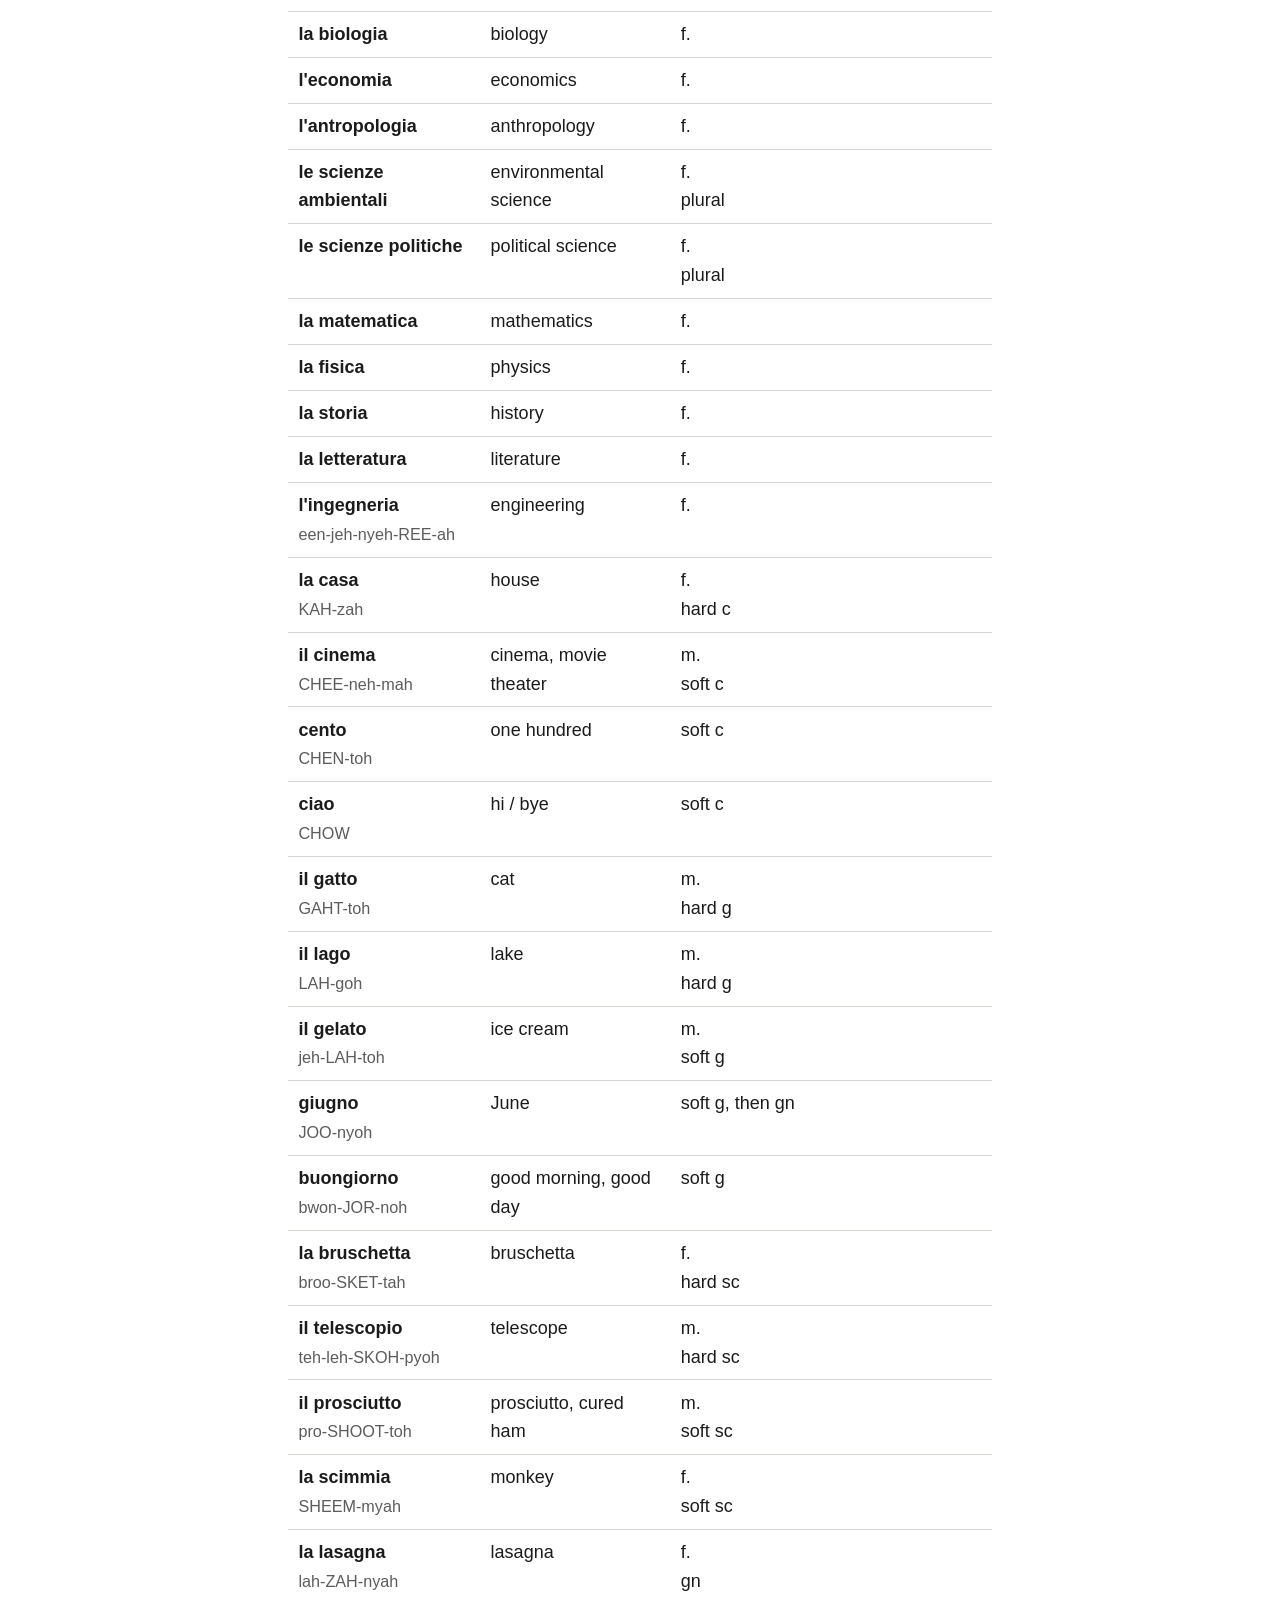
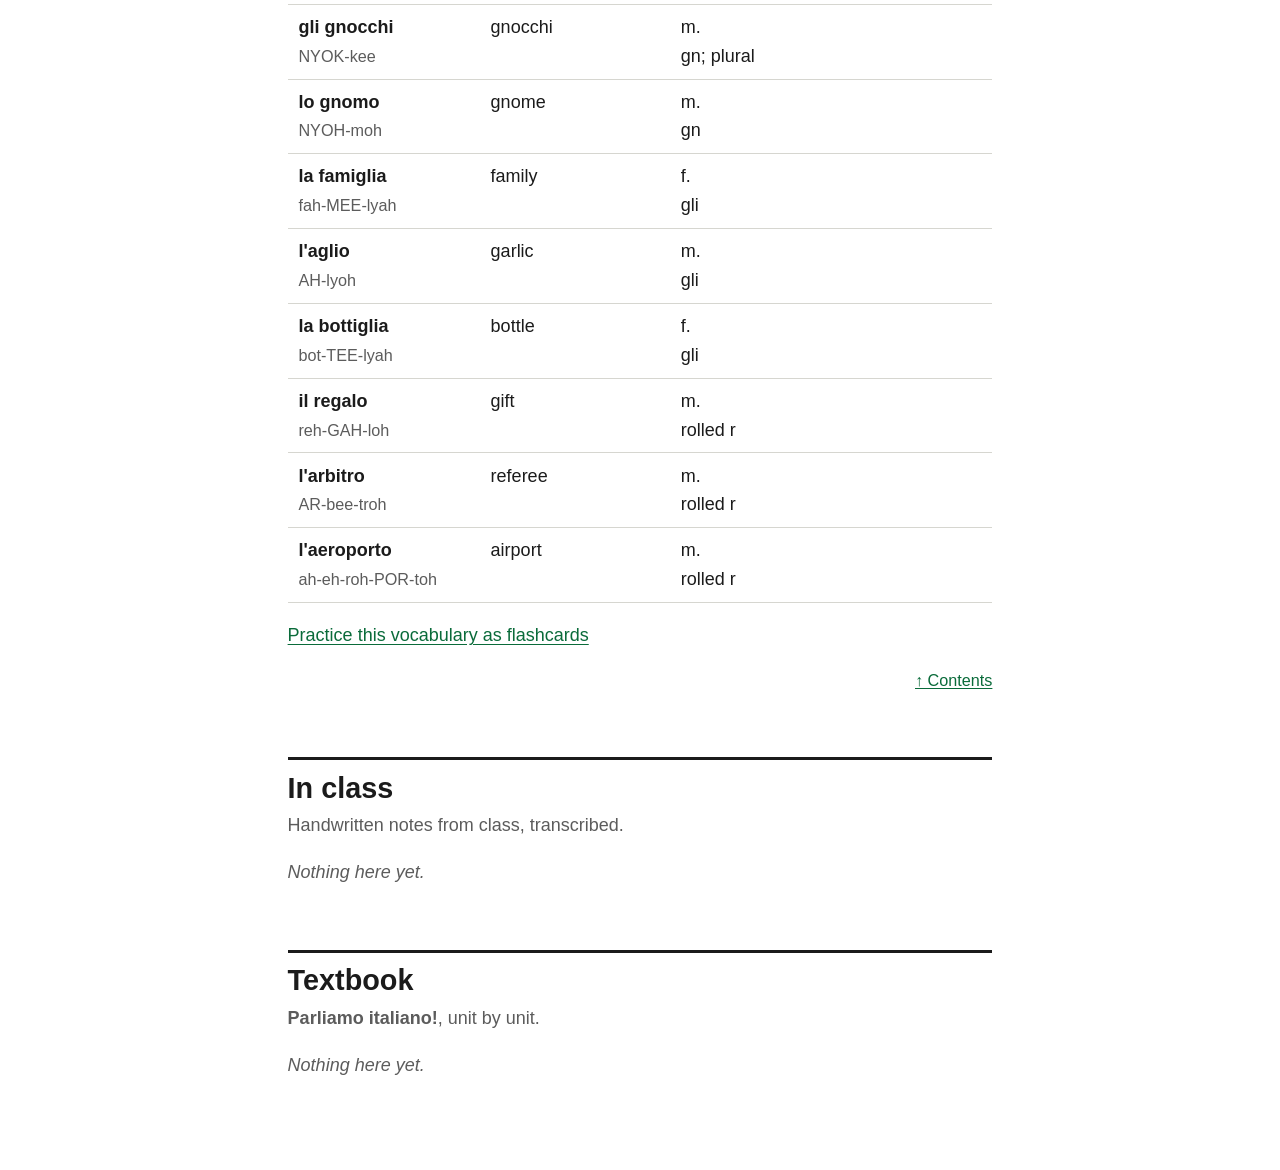
==== commit dcf70f04: "Cut practice and admin sections from lecture 1 Removes the activities, tongue twisters, cognate list" ====
--- a/index.html
+++ b/index.html
@@ -35,7 +35,7 @@
   <section class="note" aria-labelledby="lectures-2026-09-02">
     <h3 id="lectures-2026-09-02">Lecture 1 · Presentazioni e pronuncia</h3>
     <p class="meta">09/02/26 · Week 1 · Introducing yourself, and the pronunciation rules</p>
-    <p>The whole lesson is four questions and the verbs that answer them, plus the rules for how <i lang="it">c</i>, <i lang="it">g</i>, and <i lang="it">sc</i> are pronounced. Everything else on the slides was practice or admin.</p>
+    <p>Four questions and the verbs that answer them, plus the rules for how <i lang="it">c</i>, <i lang="it">g</i>, and <i lang="it">sc</i> are pronounced.</p>
 
     <h4 id="lectures-2026-09-02-domande">Le quattro domande (the four questions)</h4>
     <p>Learn these as pairs. The question you are asked decides the form you answer with.</p>
@@ -80,7 +80,10 @@
         <li><i lang="it">Chiamarsi</i> is reflexive, so two things change: the pronoun in front (<b lang="it">mi, ti, si, ci, vi, si</b>) and the ending.</li>
       </ul>
     </div>
-    <p>The slides drilled these with pictures: <i lang="it">Si chiama Dante. Sta male. È di Firenze.</i> and <i lang="it">Si chiama Anna. Sta benissimo. È di Roma.</i></p>
+    <ul class="examples">
+      <li><i lang="it">Si chiama Dante. Sta male. È di Firenze.</i> <span class="en">His name is Dante. He's not well. He's from Florence.</span></li>
+      <li><i lang="it">Si chiama Anna. Sta benissimo. È di Roma.</i> <span class="en">Her name is Anna. She's doing great. She's from Rome.</span></li>
+    </ul>
 
     <h4 id="lectures-2026-09-02-risposte">Come stai? Le risposte (how you're doing)</h4>
     <p>Memorize the scale in order, best to worst.</p>
@@ -139,39 +142,7 @@
         </tbody>
       </table>
     </div>
-    <div class="callout">
-      <p>The sound descriptions are not on the slides; they record how the words were said in class.</p>
-    </div>
-
-    <h4 id="lectures-2026-09-02-pratica">In classe (practice, nothing to memorize)</h4>
-    <ul>
-      <li><b>Interview a classmate</b> with the four questions and write the answers down, then <b>introduce them to the class</b>: <i lang="it">Lui/Lei si chiama… è di… studia… sta…</i>. Every verb moves to the <i lang="it">lui/lei</i> form.</li>
-      <li><b>Brainstorm Italian words you already know.</b> The slide's examples were all food and culture cognates: <i lang="it">cappuccino, casinò, spaghetti, paparazzi, pizza, gelato, broccoli, soprano, pianoforte, panino, bruschetta</i>.</li>
-      <li><b>Tongue twisters</b> (<i lang="it">scioglilingua</i>), for the sounds above. Say them out loud; do not memorize them.
-        <ul>
-          <li><i lang="it">Trentatré trentini entrarono in Trento, tutti e trentatré trotterellando.</i> <span class="en">rolled r</span></li>
-          <li><i lang="it">Sopra la panca la capra campa, sotto la panca la capra crepa.</i> <span class="en">hard c</span></li>
-          <li><i lang="it">Se sei gnomi mangiano sei gnocchi con gli occhi, con gli occhi quanti gnocchi mangia ogni gnomo?</i> <span class="en">gn, gli, cchi</span></li>
-          <li><i lang="it">Apelle figlio di Apollo fece una palla di pelle di pollo.</i> <span class="en">gli, double l</span></li>
-        </ul>
-      </li>
-    </ul>
-
-    <h4 id="lectures-2026-09-02-corso">Il corso (course rules worth remembering)</h4>
-    <ul>
-      <li><b>No translation tools of any kind.</b> No Google Translate, ChatGPT, or other LLMs, no native speakers, no co-writing. Allowed: the textbook, wordreference.com, italian-verbs.com. If you use grammar the class has not covered, be ready to explain what it does and where you found it.</li>
-      <li><b>Flipped classroom.</b> Study the unit before class, because class time is for speaking. The course moves fast and leans on memorization.</li>
-      <li><b>In class, speak Italian.</b> English is for logistics only. No screens.</li>
-      <li><b>Ask early.</b> Say something before you miss a deadline, and there is no penalty for asking about a policy.</li>
-      <li>Instructor: Vincenzo Dimaggio, vdimaggio@fas.harvard.edu. Student hours Boylston 332, Monday and Thursday 3:00 to 4:00, or by appointment on Zoom. Materials are on Canvas and on VHL.</li>
-    </ul>
-
-    <h4 id="lectures-2026-09-02-compiti">Compiti per domani (homework)</h4>
-    <ol>
-      <li>Study <i lang="it">Parliamo italiano!</i>, Unità P.</li>
-      <li>Sign up for VHL and do the homework there.</li>
-      <li>Schedule an appointment with the instructor.</li>
-    </ol>
+    <p><small>The sound descriptions are not on the slides; they record how the words were said in class.</small></p>
 
     <h4 id="lectures-2026-09-02-vocab">Vocabolario (vocabulary)</h4>
     <div data-vocab="lectures/2026-09-02"></div>
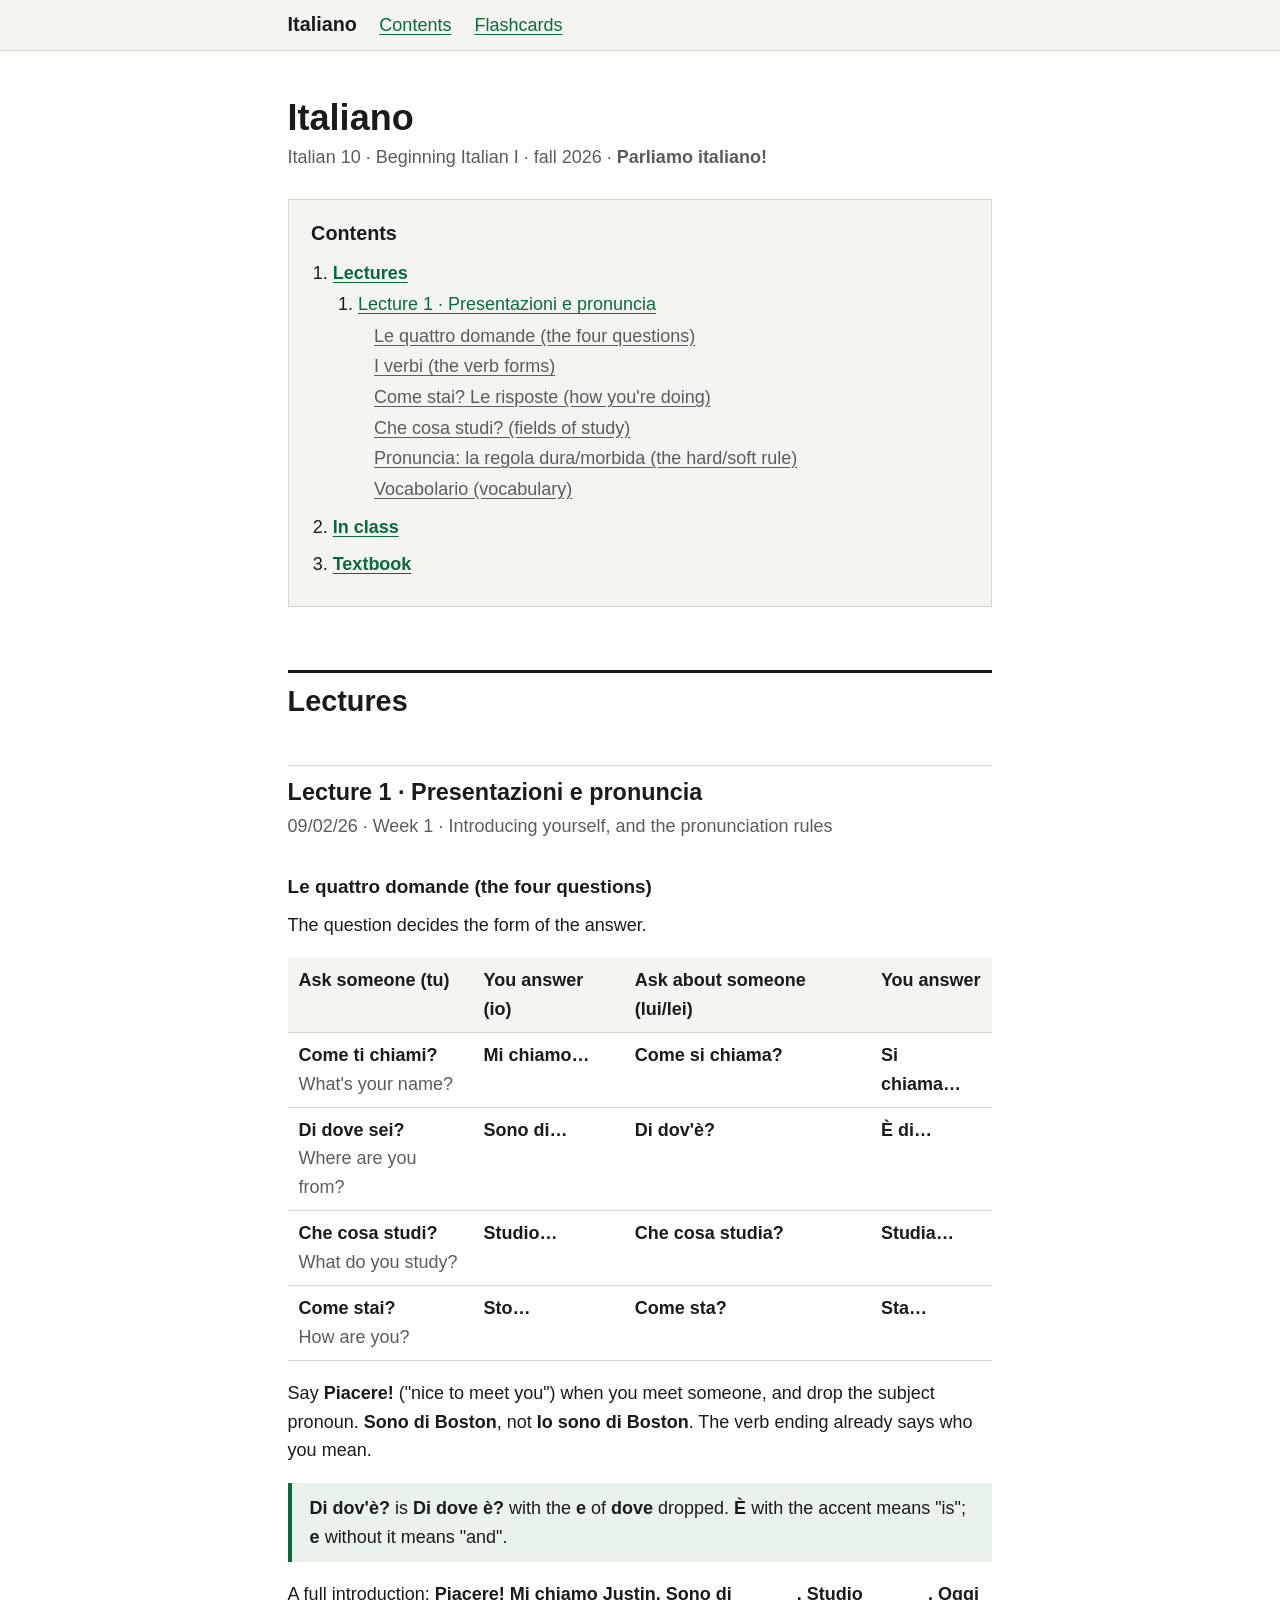
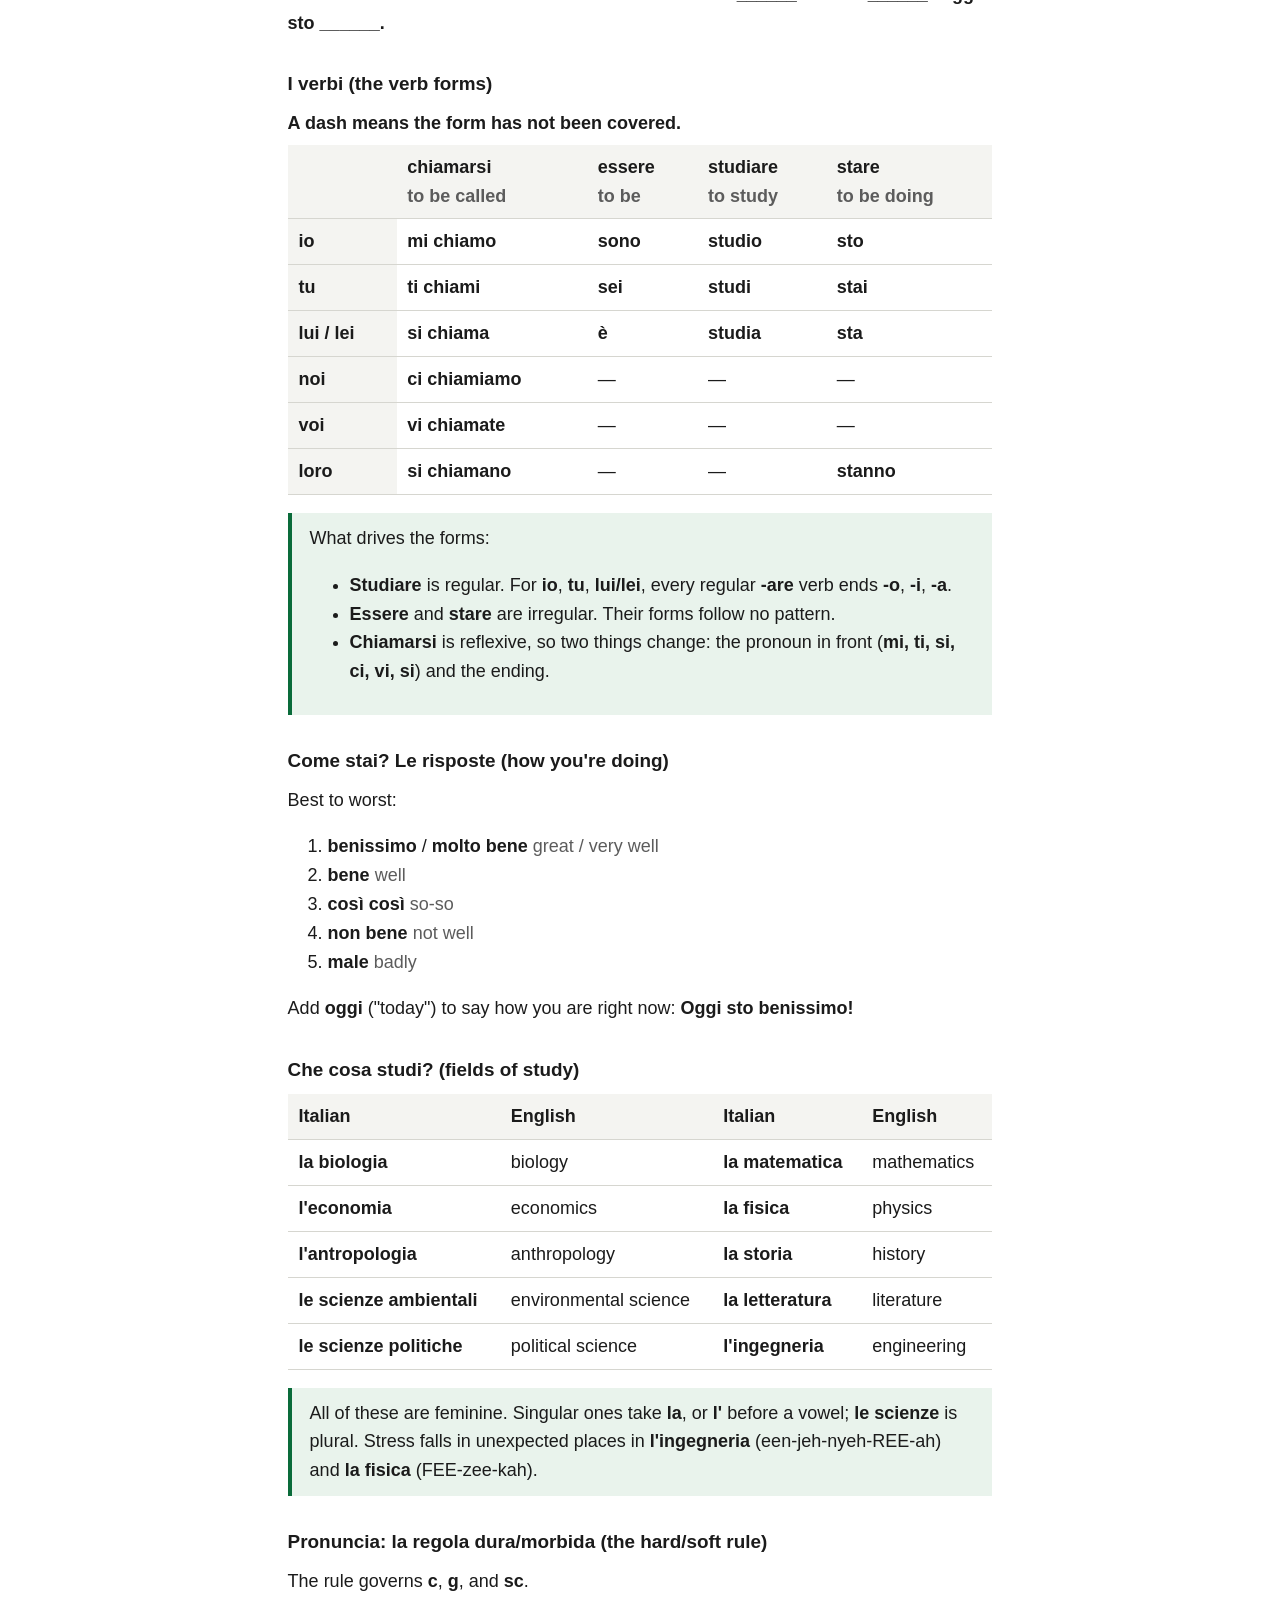
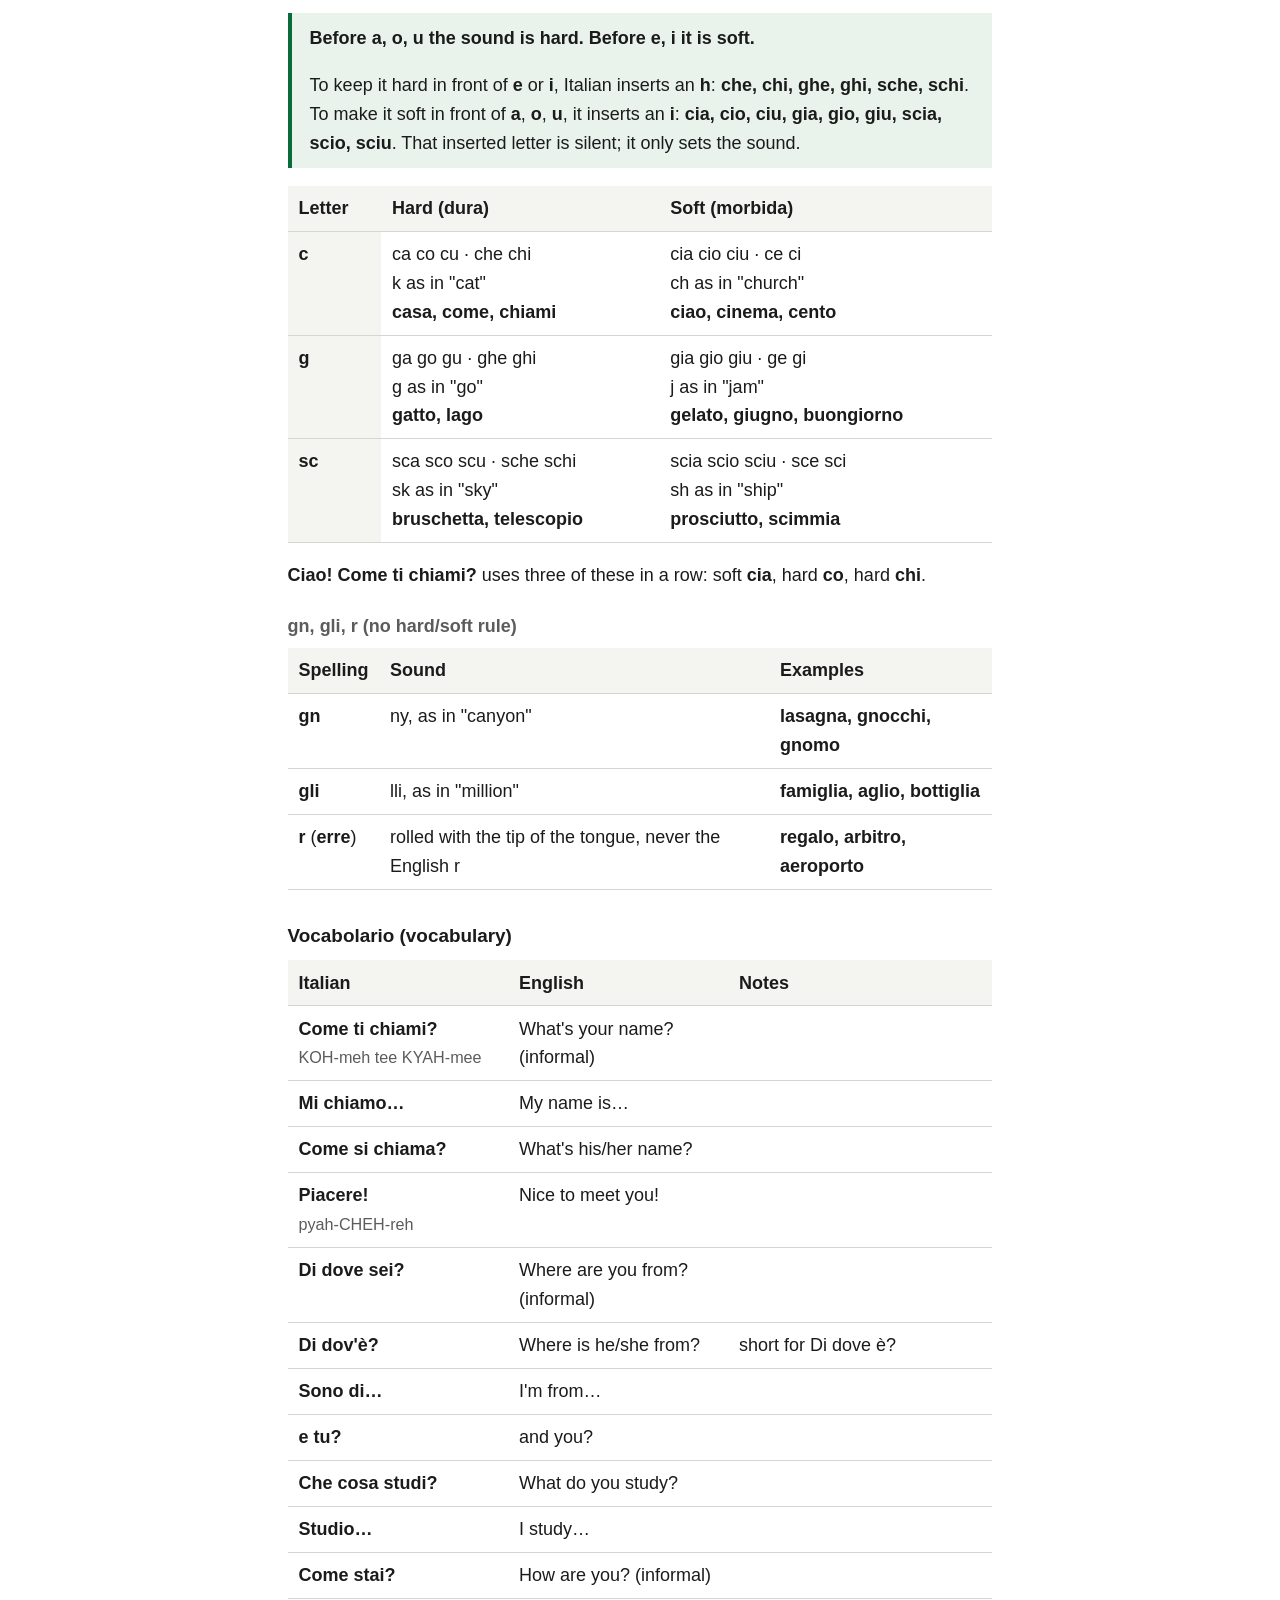
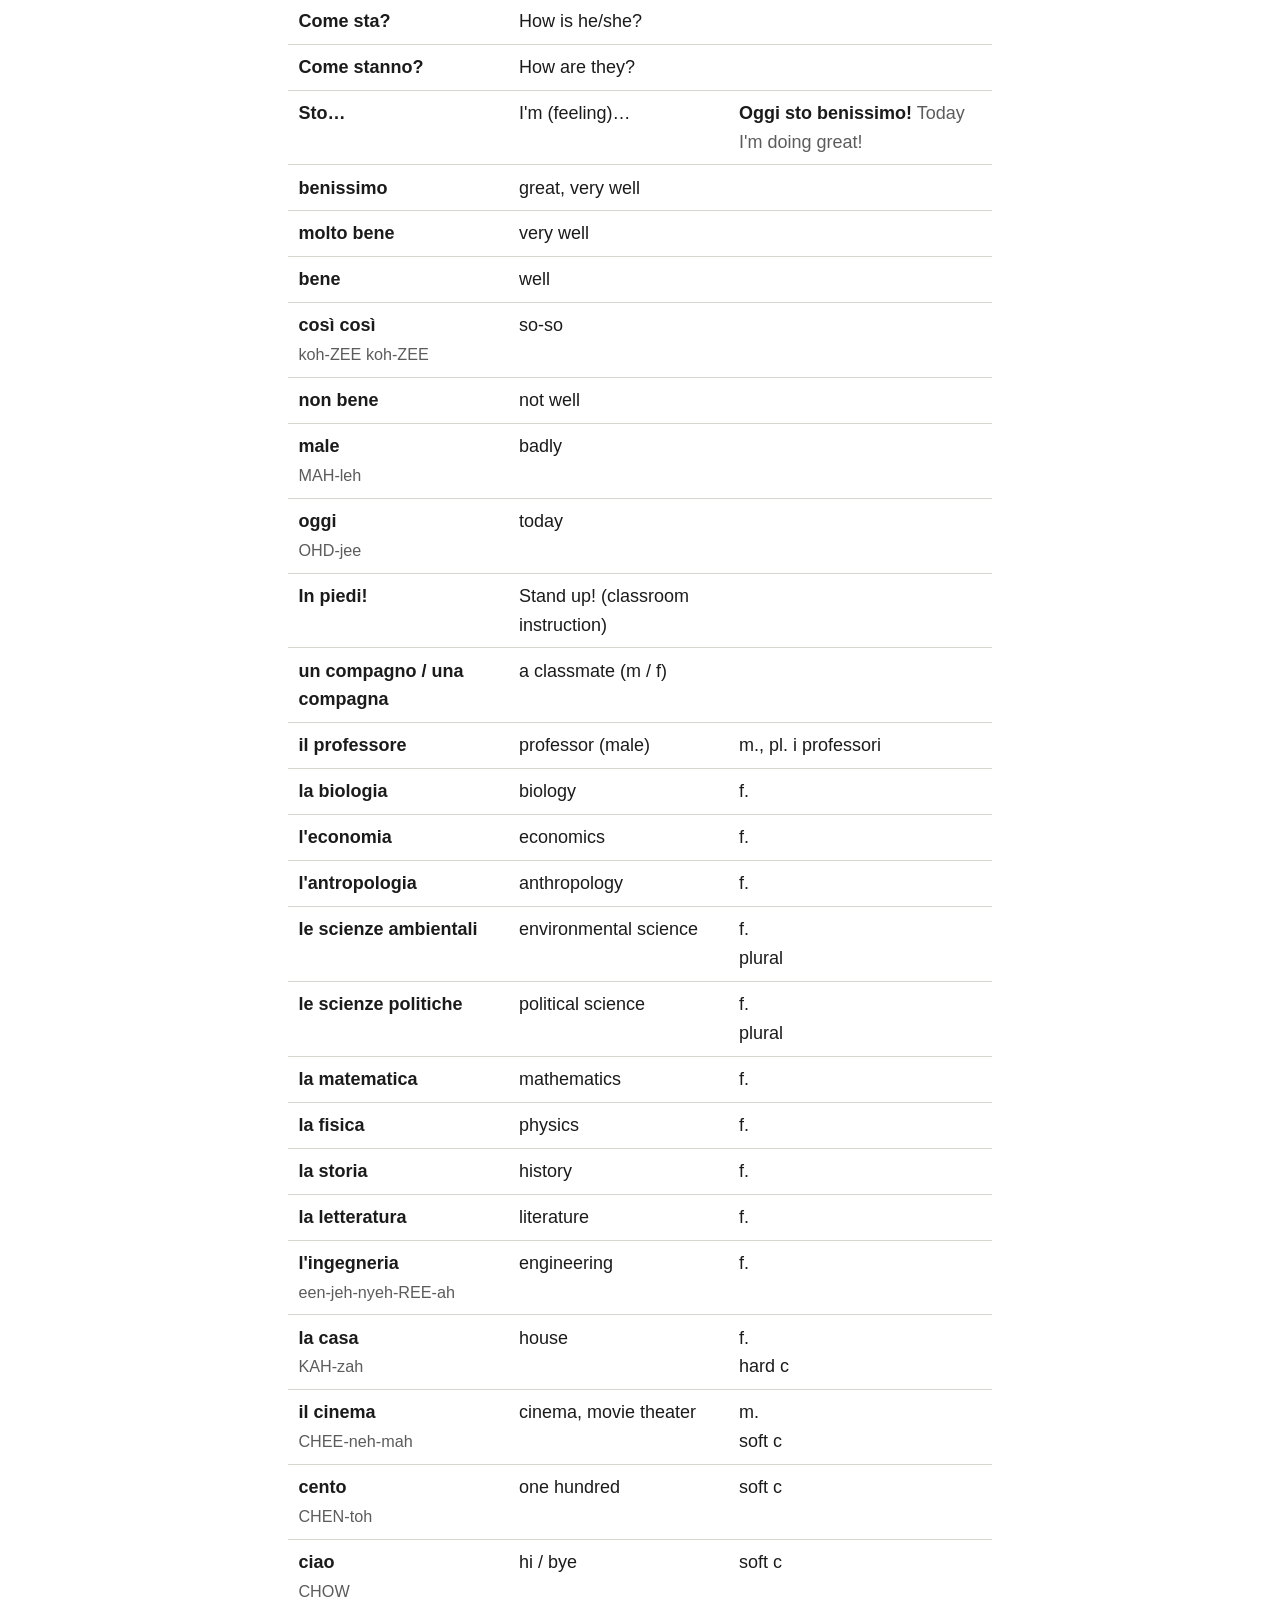
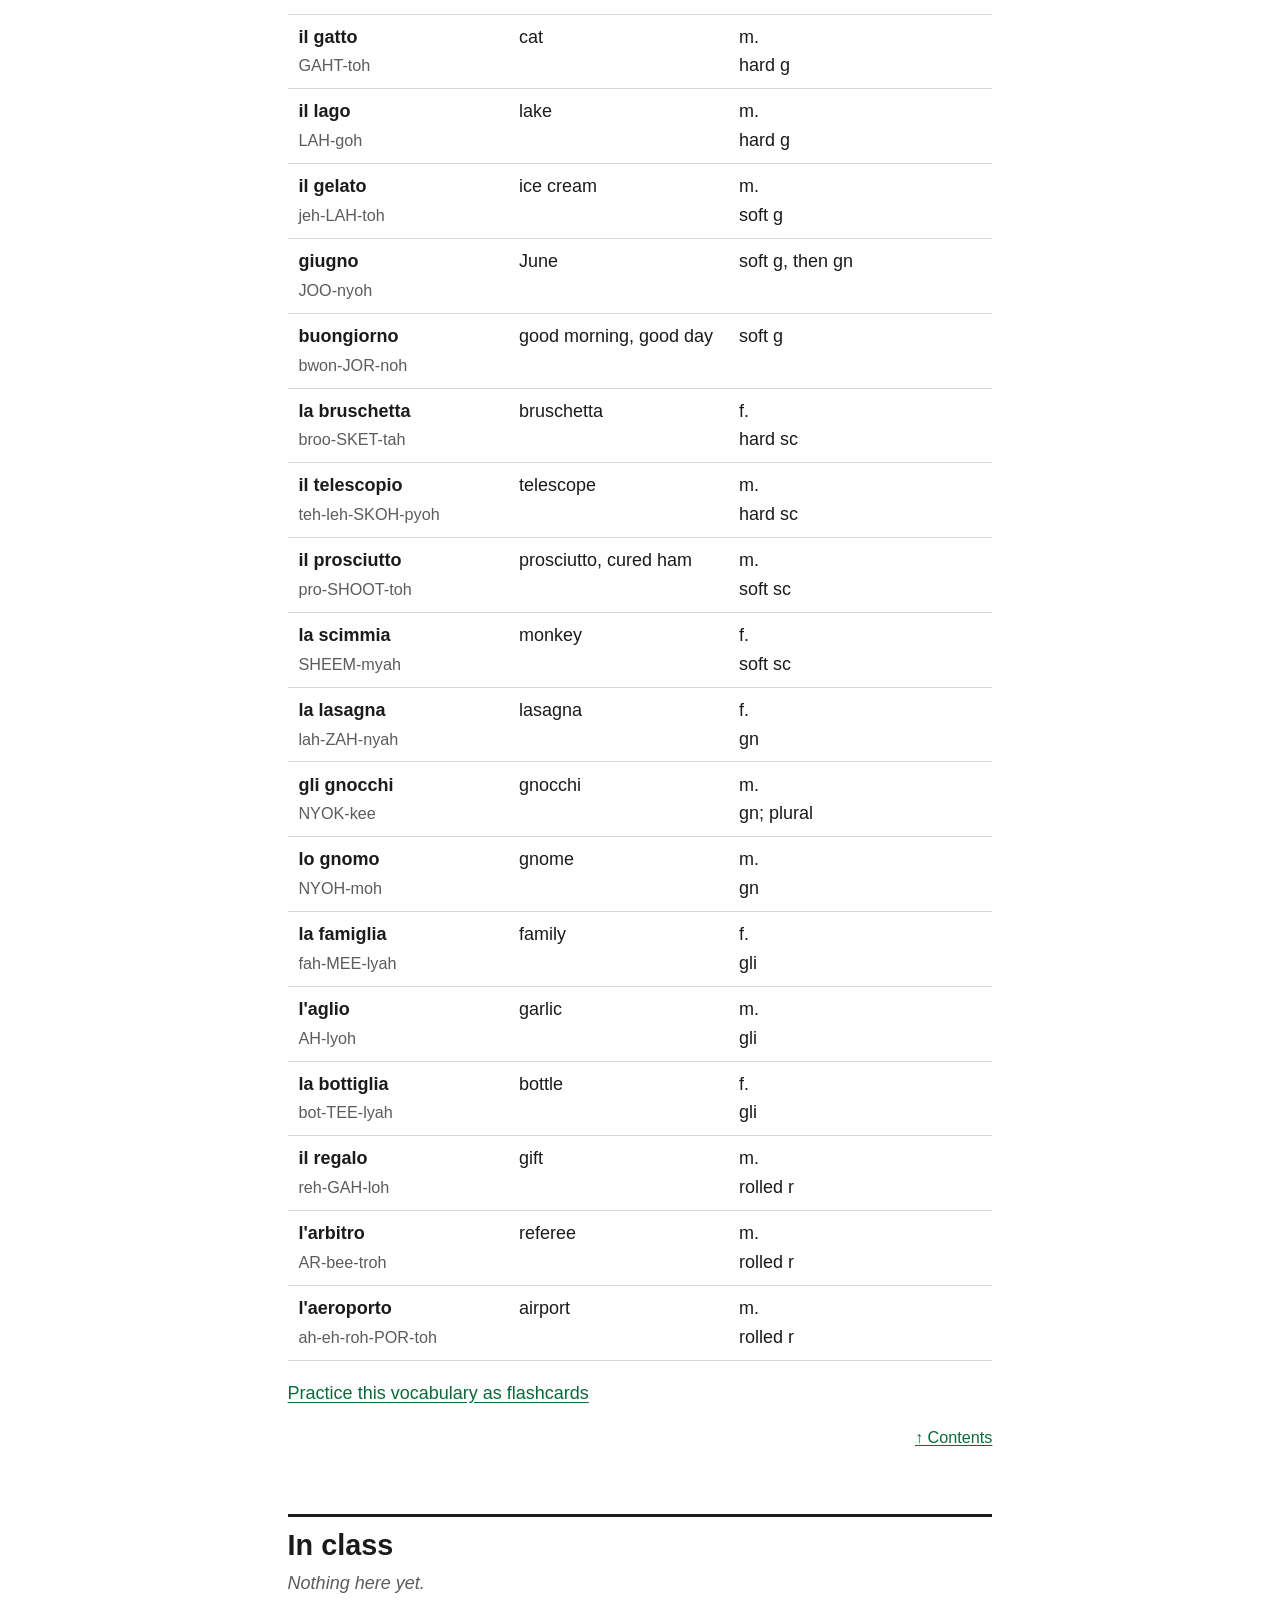
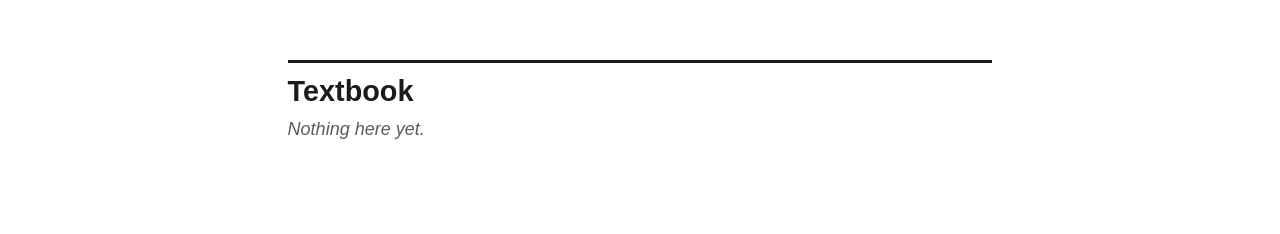
==== commit 045d2413: "Remove meta text and stand-in examples Drops every sentence that talks about the document, the slide" ====
--- a/index.html
+++ b/index.html
@@ -19,7 +19,6 @@
 <main id="main">
   <h1>Italiano</h1>
   <p class="meta">Italian 10 · Beginning Italian I · fall 2026 · <i lang="it">Parliamo italiano!</i></p>
-  <p class="no-print">Everything is on this page, so it prints as one document. <a href="flashcards.html">Practice the vocabulary as flashcards.</a></p>
 
   <nav class="toc" id="contents" aria-labelledby="contents-title" data-toc hidden>
     <p class="toc-title" id="contents-title">Contents</p>
@@ -30,15 +29,13 @@
        ============================================================ -->
   <section class="collection" aria-labelledby="lectures">
   <h2 id="lectures">Lectures</h2>
-  <p class="meta">Notes from the slide decks posted on Canvas.</p>
 
   <section class="note" aria-labelledby="lectures-2026-09-02">
     <h3 id="lectures-2026-09-02">Lecture 1 · Presentazioni e pronuncia</h3>
     <p class="meta">09/02/26 · Week 1 · Introducing yourself, and the pronunciation rules</p>
-    <p>Four questions and the verbs that answer them, plus the rules for how <i lang="it">c</i>, <i lang="it">g</i>, and <i lang="it">sc</i> are pronounced.</p>
 
     <h4 id="lectures-2026-09-02-domande">Le quattro domande (the four questions)</h4>
-    <p>Learn these as pairs. The question you are asked decides the form you answer with.</p>
+    <p>The question decides the form of the answer.</p>
     <div class="table-wrap">
       <table>
         <thead><tr><th scope="col">Ask someone (<i lang="it">tu</i>)</th><th scope="col">You answer (<i lang="it">io</i>)</th><th scope="col">Ask about someone (<i lang="it">lui/lei</i>)</th><th scope="col">You answer</th></tr></thead>
@@ -52,15 +49,14 @@
     </div>
     <p>Say <i lang="it">Piacere!</i> ("nice to meet you") when you meet someone, and drop the subject pronoun. <i lang="it">Sono di Boston</i>, not <i lang="it">Io sono di Boston</i>. The verb ending already says who you mean.</p>
     <div class="callout">
-      <p>Two spellings to watch. <i lang="it">Di dov'è?</i> is <i lang="it">Di dove è?</i> with the <i lang="it">e</i> of <i lang="it">dove</i> dropped. And <i lang="it">è</i> with the accent means "is"; <i lang="it">e</i> without it means "and".</p>
+      <p><i lang="it">Di dov'è?</i> is <i lang="it">Di dove è?</i> with the <i lang="it">e</i> of <i lang="it">dove</i> dropped. <i lang="it">È</i> with the accent means "is"; <i lang="it">e</i> without it means "and".</p>
     </div>
-    <p>Put together, an introduction runs: <i lang="it">Piacere! Mi chiamo Justin. Sono di ______. Studio ______. Oggi sto ______.</i></p>
+    <p>A full introduction: <i lang="it">Piacere! Mi chiamo Justin. Sono di ______. Studio ______. Oggi sto ______.</i></p>
 
     <h4 id="lectures-2026-09-02-verbi">I verbi (the verb forms)</h4>
-    <p>Only these forms came up. Memorize the columns.</p>
     <div class="table-wrap">
       <table>
-        <caption>The forms covered today. A dash means the slides did not show it.</caption>
+        <caption>A dash means the form has not been covered.</caption>
         <thead><tr><th scope="col"></th><th scope="col"><i lang="it">chiamarsi</i><br><span class="en">to be called</span></th><th scope="col"><i lang="it">essere</i><br><span class="en">to be</span></th><th scope="col"><i lang="it">studiare</i><br><span class="en">to study</span></th><th scope="col"><i lang="it">stare</i><br><span class="en">to be doing</span></th></tr></thead>
         <tbody>
           <tr><th scope="row">io</th><td><b lang="it">mi chiamo</b></td><td><b lang="it">sono</b></td><td><b lang="it">studio</b></td><td><b lang="it">sto</b></td></tr>
@@ -73,20 +69,16 @@
       </table>
     </div>
     <div class="callout">
-      <p>Three things make these easier to hold on to:</p>
+      <p>What drives the forms:</p>
       <ul>
         <li><i lang="it">Studiare</i> is regular. For <i lang="it">io</i>, <i lang="it">tu</i>, <i lang="it">lui/lei</i>, every regular <i lang="it">-are</i> verb ends <b lang="it">-o</b>, <b lang="it">-i</b>, <b lang="it">-a</b>.</li>
-        <li><i lang="it">Essere</i> and <i lang="it">stare</i> are irregular. There is no pattern; memorize them.</li>
+        <li><i lang="it">Essere</i> and <i lang="it">stare</i> are irregular. Their forms follow no pattern.</li>
         <li><i lang="it">Chiamarsi</i> is reflexive, so two things change: the pronoun in front (<b lang="it">mi, ti, si, ci, vi, si</b>) and the ending.</li>
       </ul>
     </div>
-    <ul class="examples">
-      <li><i lang="it">Si chiama Dante. Sta male. È di Firenze.</i> <span class="en">His name is Dante. He's not well. He's from Florence.</span></li>
-      <li><i lang="it">Si chiama Anna. Sta benissimo. È di Roma.</i> <span class="en">Her name is Anna. She's doing great. She's from Rome.</span></li>
-    </ul>
 
     <h4 id="lectures-2026-09-02-risposte">Come stai? Le risposte (how you're doing)</h4>
-    <p>Memorize the scale in order, best to worst.</p>
+    <p>Best to worst:</p>
     <ol>
       <li><b lang="it">benissimo</b> / <b lang="it">molto bene</b> <span class="en">great / very well</span></li>
       <li><b lang="it">bene</b> <span class="en">well</span></li>
@@ -97,7 +89,6 @@
     <p>Add <i lang="it">oggi</i> ("today") to say how you are right now: <i lang="it">Oggi sto benissimo!</i></p>
 
     <h4 id="lectures-2026-09-02-studi">Che cosa studi? (fields of study)</h4>
-    <p>Pick the one or two you need for yourself; recognize the rest. Nearly all are near-cognates.</p>
     <div class="table-wrap">
       <table>
         <thead><tr><th scope="col">Italian</th><th scope="col">English</th><th scope="col">Italian</th><th scope="col">English</th></tr></thead>
@@ -111,11 +102,11 @@
       </table>
     </div>
     <div class="callout">
-      <p>Every one of these is feminine. Singular ones take <i lang="it">la</i> (or <i lang="it">l'</i> before a vowel); <i lang="it">le scienze</i> is plural. The two worth extra attention are <i lang="it">l'ingegneria</i> (een-jeh-nyeh-REE-ah) and <i lang="it">la fisica</i>, where the stress falls on the first syllable, FEE-zee-kah.</p>
+      <p>All of these are feminine. Singular ones take <i lang="it">la</i>, or <i lang="it">l'</i> before a vowel; <i lang="it">le scienze</i> is plural. Stress falls in unexpected places in <i lang="it">l'ingegneria</i> (een-jeh-nyeh-REE-ah) and <i lang="it">la fisica</i> (FEE-zee-kah).</p>
     </div>
 
     <h4 id="lectures-2026-09-02-pronuncia">Pronuncia: la regola dura/morbida (the hard/soft rule)</h4>
-    <p>This is the rule the whole pronunciation half of the lecture was built on. It governs <i lang="it">c</i>, <i lang="it">g</i>, and <i lang="it">sc</i>, and it never changes.</p>
+    <p>The rule governs <i lang="it">c</i>, <i lang="it">g</i>, and <i lang="it">sc</i>.</p>
     <div class="callout">
       <p><b>Before <i lang="it">a</i>, <i lang="it">o</i>, <i lang="it">u</i> the sound is hard. Before <i lang="it">e</i>, <i lang="it">i</i> it is soft.</b></p>
       <p>To keep it hard in front of <i lang="it">e</i> or <i lang="it">i</i>, Italian inserts an <b>h</b>: <i lang="it">che, chi, ghe, ghi, sche, schi</i>. To make it soft in front of <i lang="it">a</i>, <i lang="it">o</i>, <i lang="it">u</i>, it inserts an <b>i</b>: <i lang="it">cia, cio, ciu, gia, gio, giu, scia, scio, sciu</i>. That inserted letter is silent; it only sets the sound.</p>
@@ -131,7 +122,7 @@
       </table>
     </div>
     <p><i lang="it">Ciao! Come ti chiami?</i> uses three of these in a row: soft <i lang="it">cia</i>, hard <i lang="it">co</i>, hard <i lang="it">chi</i>.</p>
-    <h5>Three combinations with no rule, just memorize the sound</h5>
+    <h5><i lang="it">gn</i>, <i lang="it">gli</i>, <i lang="it">r</i> (no hard/soft rule)</h5>
     <div class="table-wrap">
       <table>
         <thead><tr><th scope="col">Spelling</th><th scope="col">Sound</th><th scope="col">Examples</th></tr></thead>
@@ -142,7 +133,6 @@
         </tbody>
       </table>
     </div>
-    <p><small>The sound descriptions are not on the slides; they record how the words were said in class.</small></p>
 
     <h4 id="lectures-2026-09-02-vocab">Vocabolario (vocabulary)</h4>
     <div data-vocab="lectures/2026-09-02"></div>
@@ -157,7 +147,6 @@
        ============================================================ -->
   <section class="collection" aria-labelledby="in-class">
   <h2 id="in-class">In class</h2>
-  <p class="meta">Handwritten notes from class, transcribed.</p>
   <p class="empty">Nothing here yet.</p>
   </section>
 
@@ -166,7 +155,6 @@
        ============================================================ -->
   <section class="collection" aria-labelledby="textbook">
   <h2 id="textbook">Textbook</h2>
-  <p class="meta"><i lang="it">Parliamo italiano!</i>, unit by unit.</p>
   <p class="empty">Nothing here yet.</p>
   </section>
 </main>
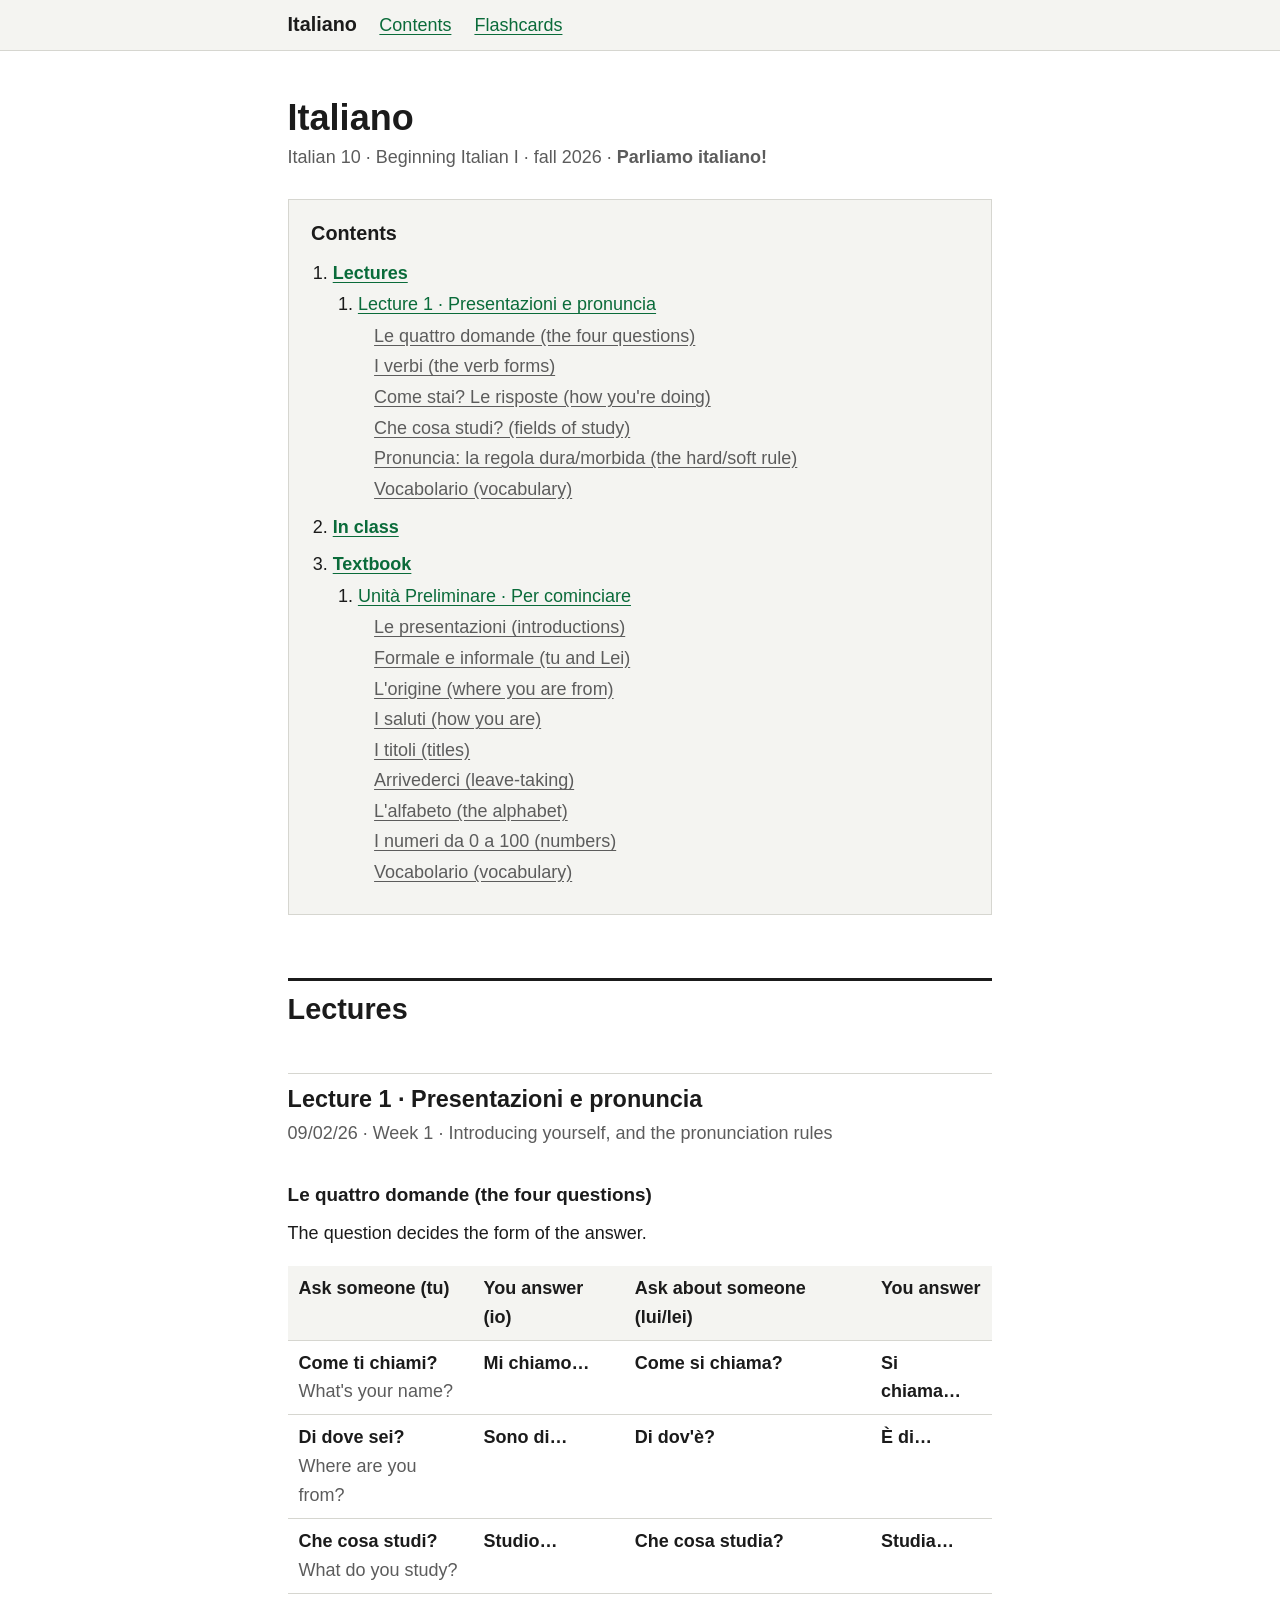
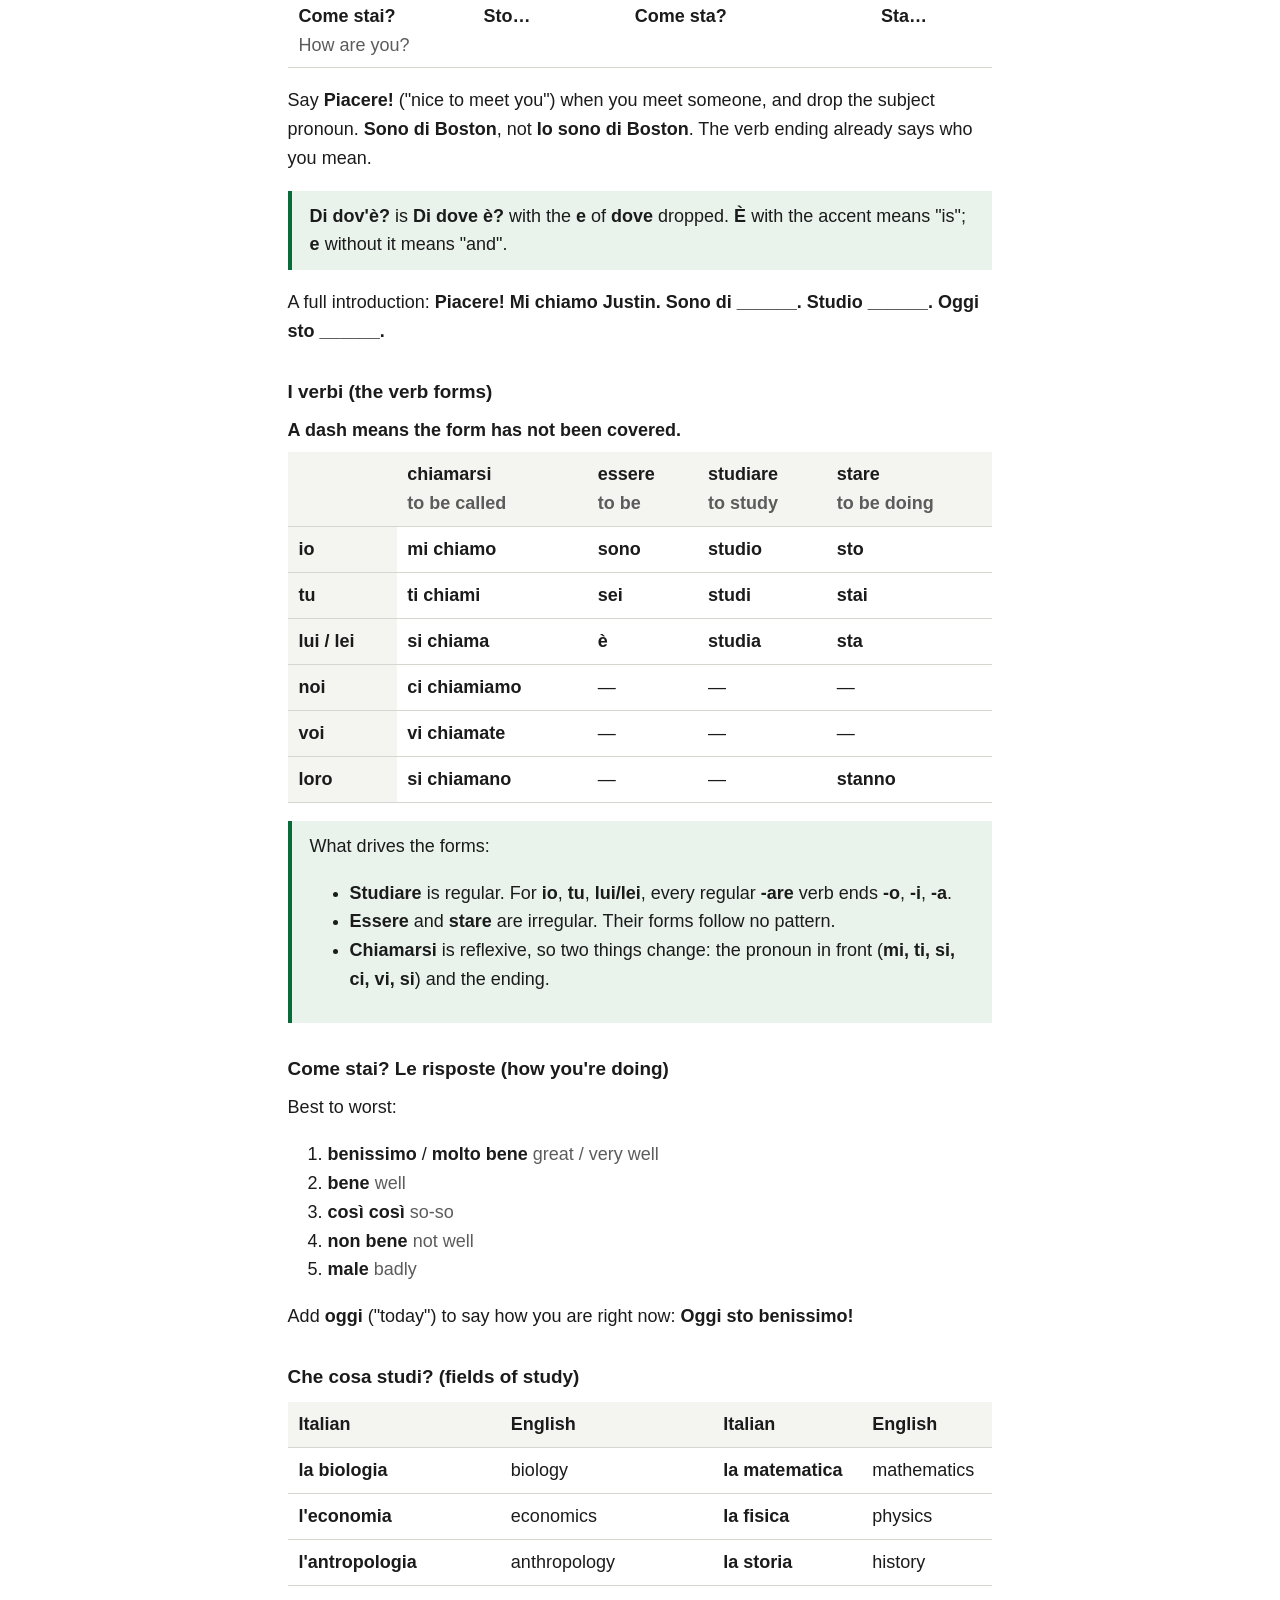
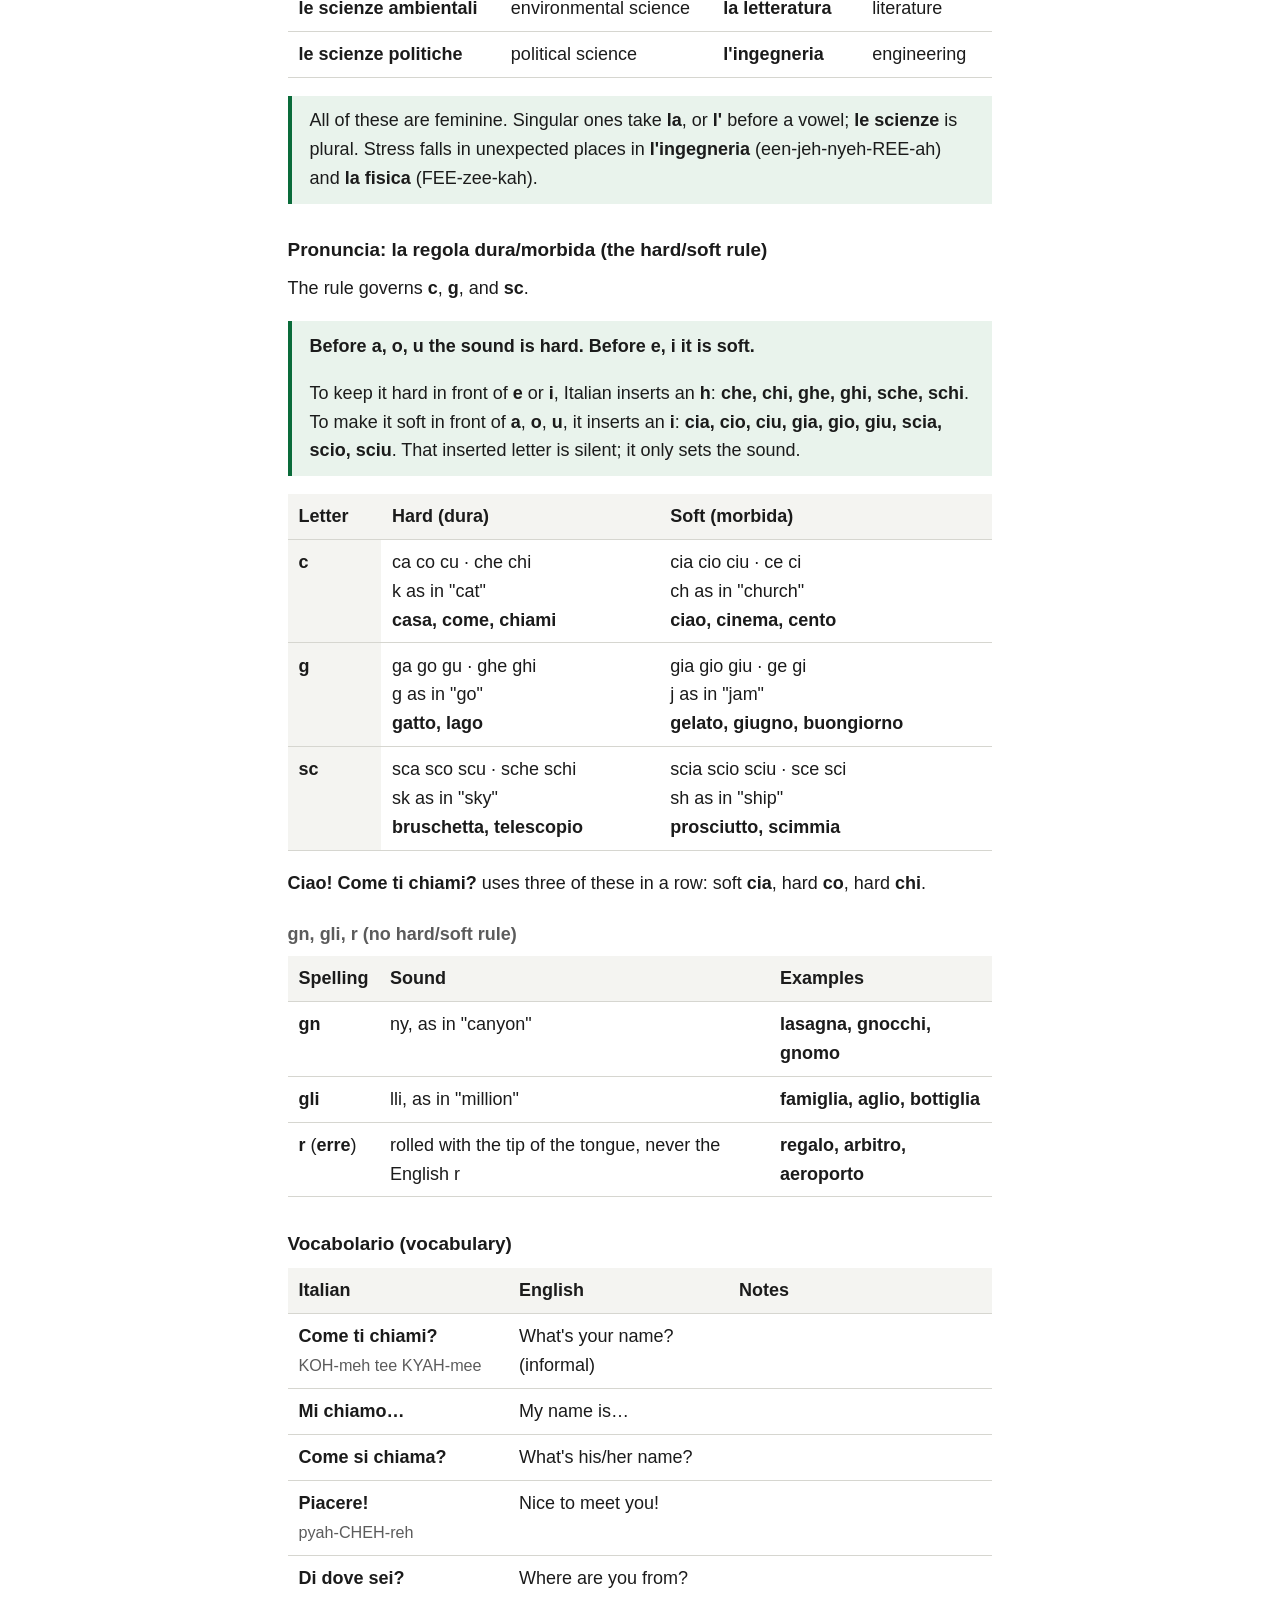
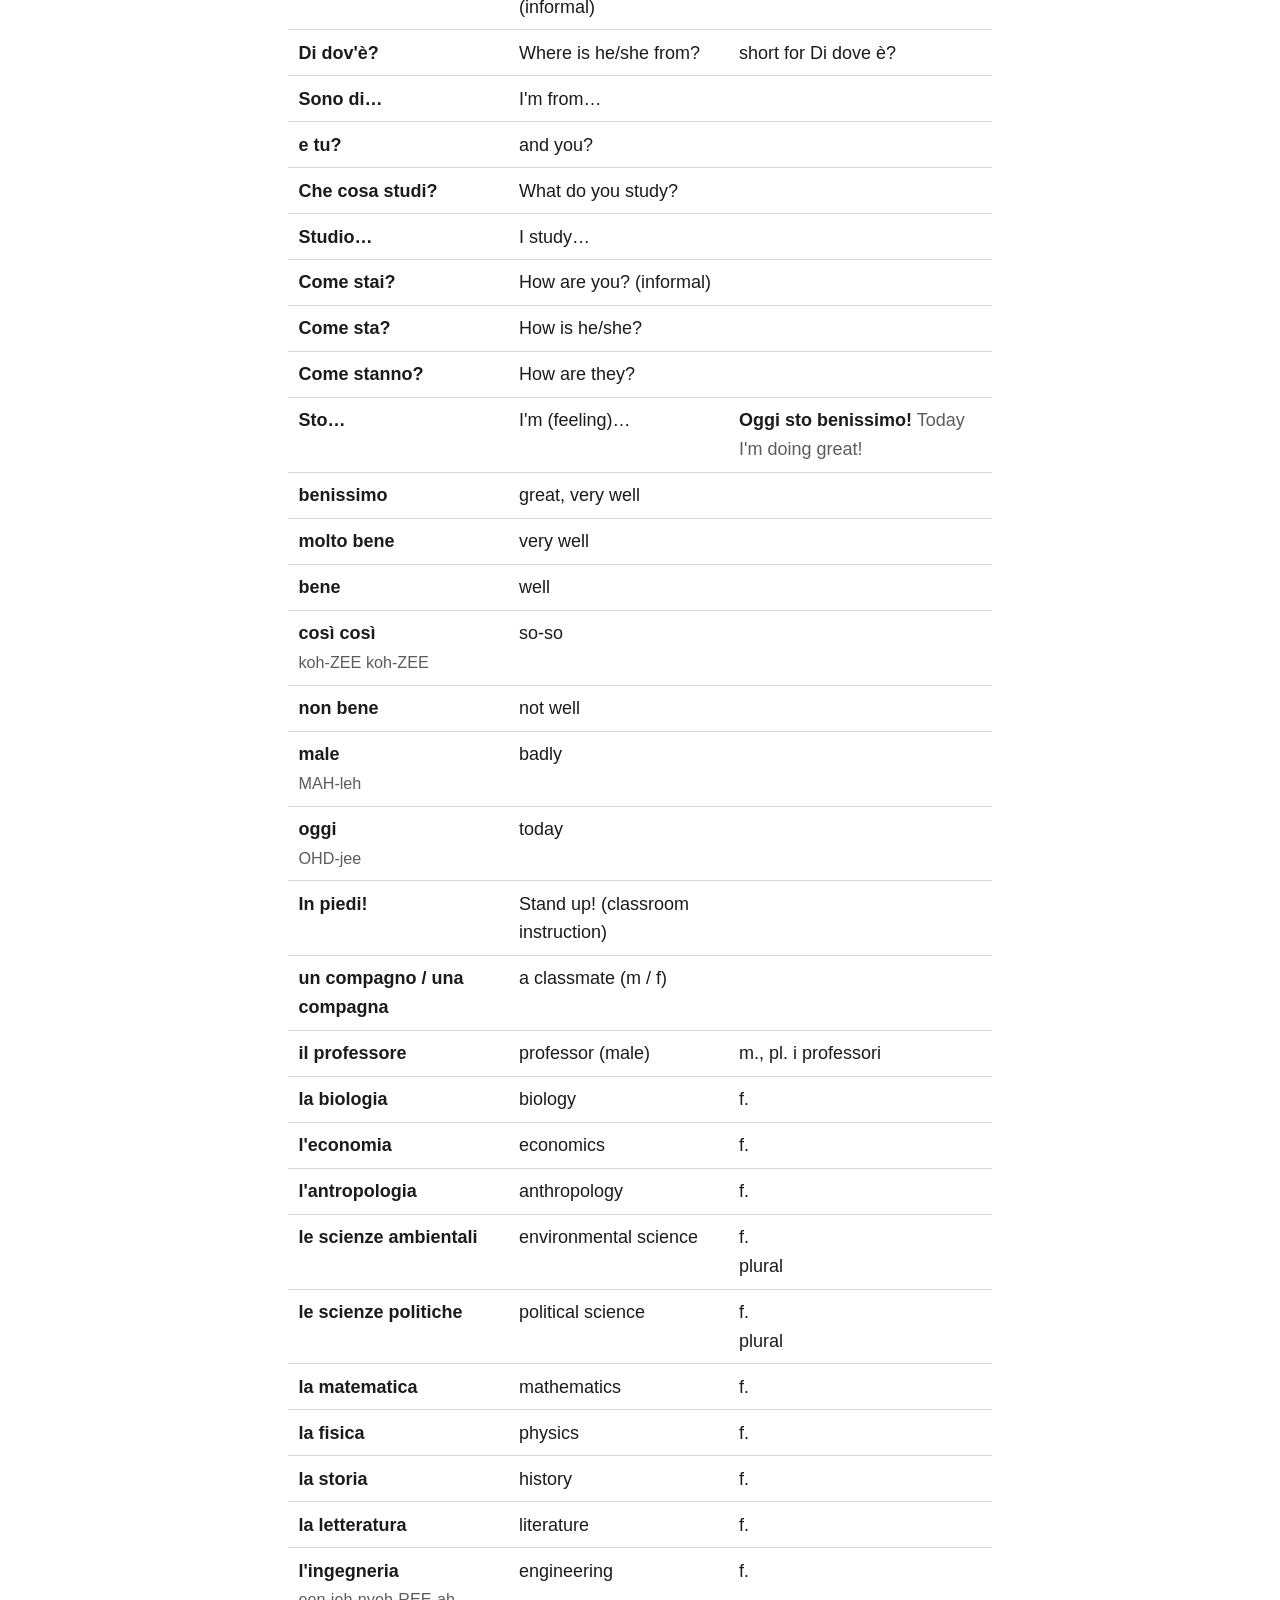
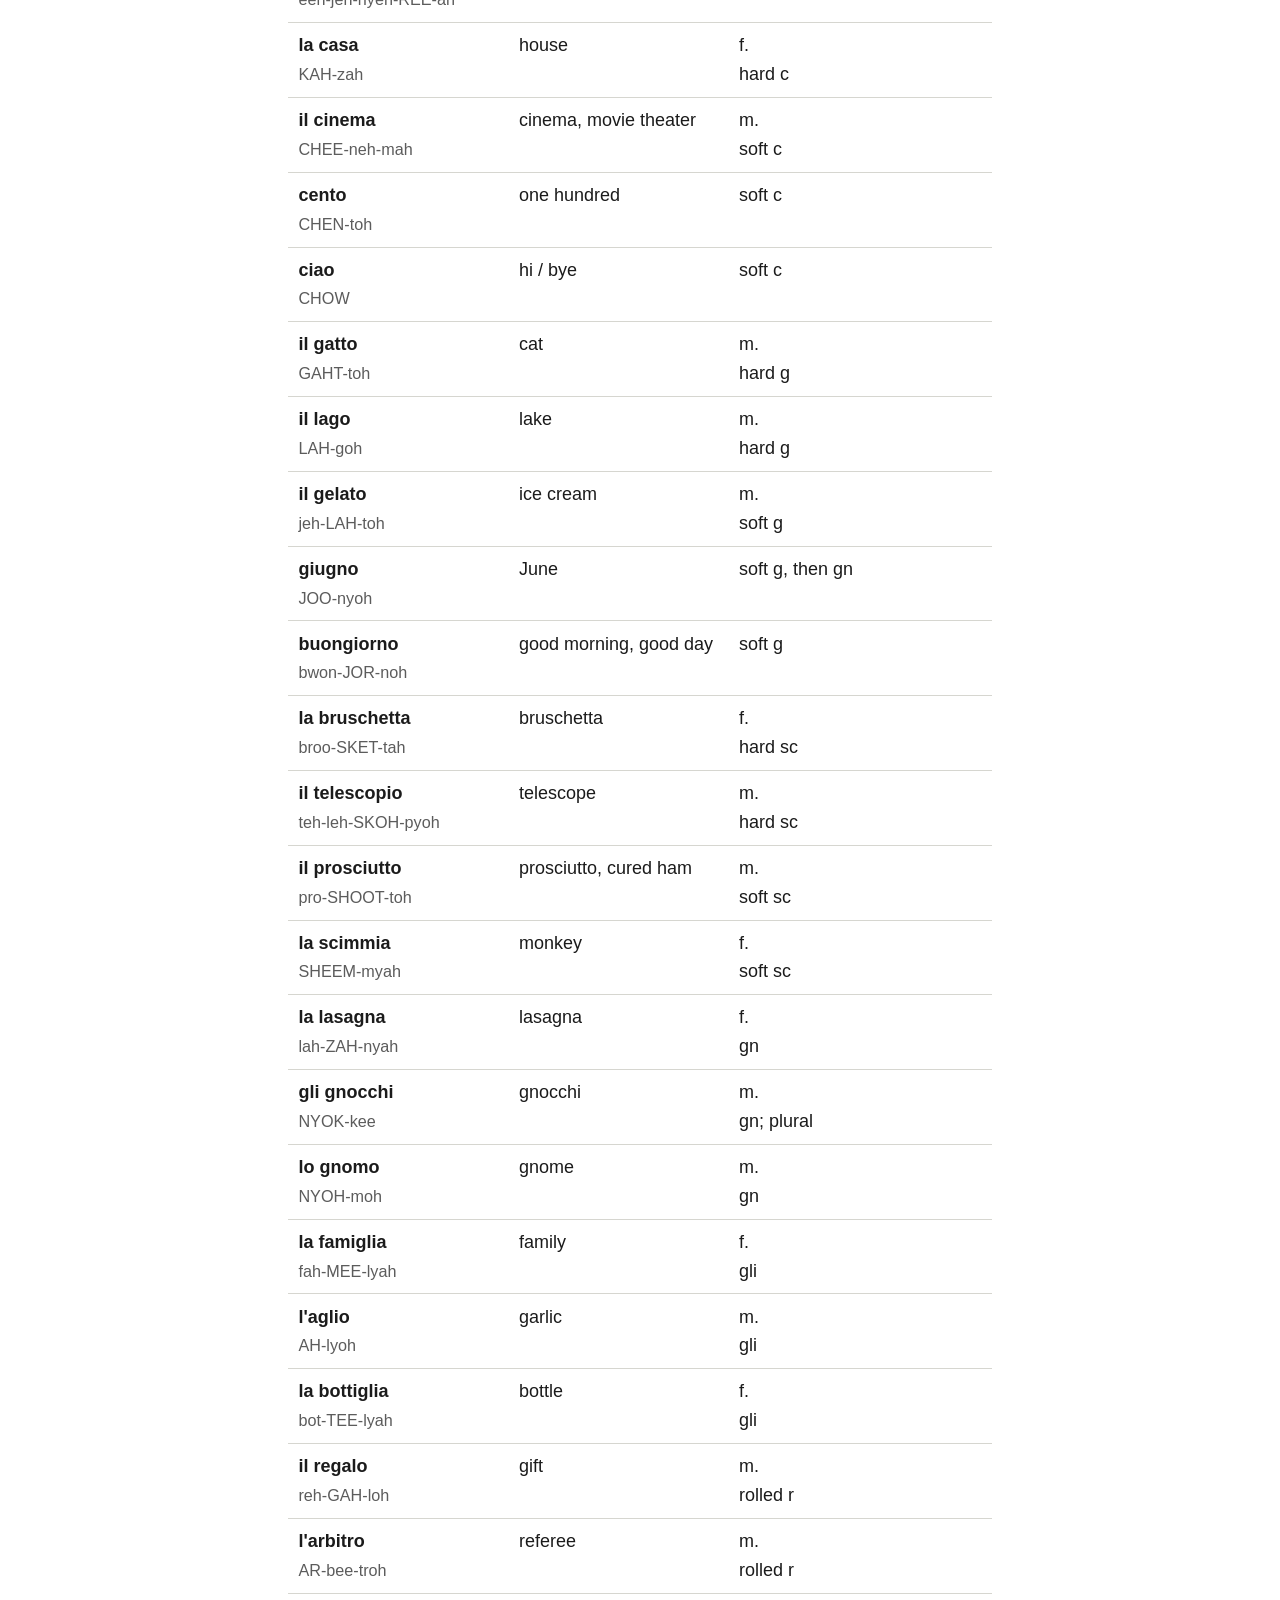
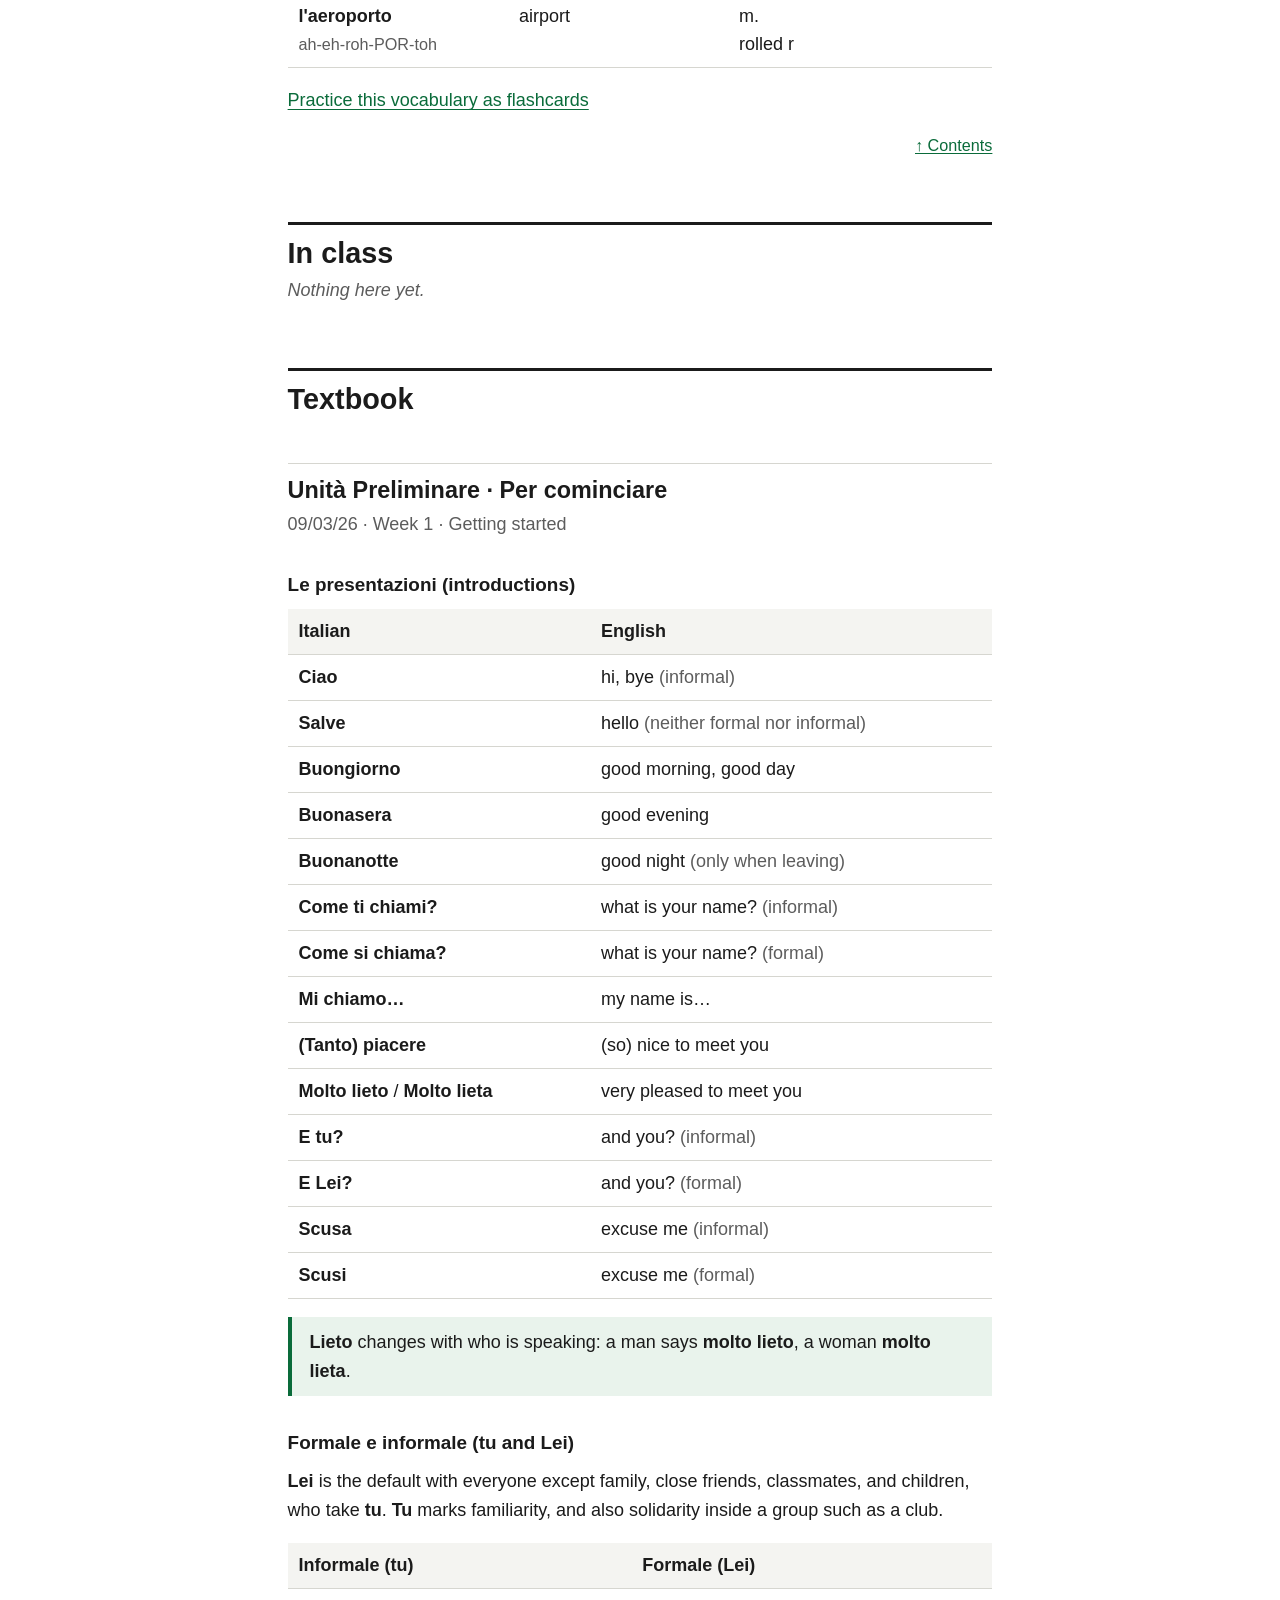
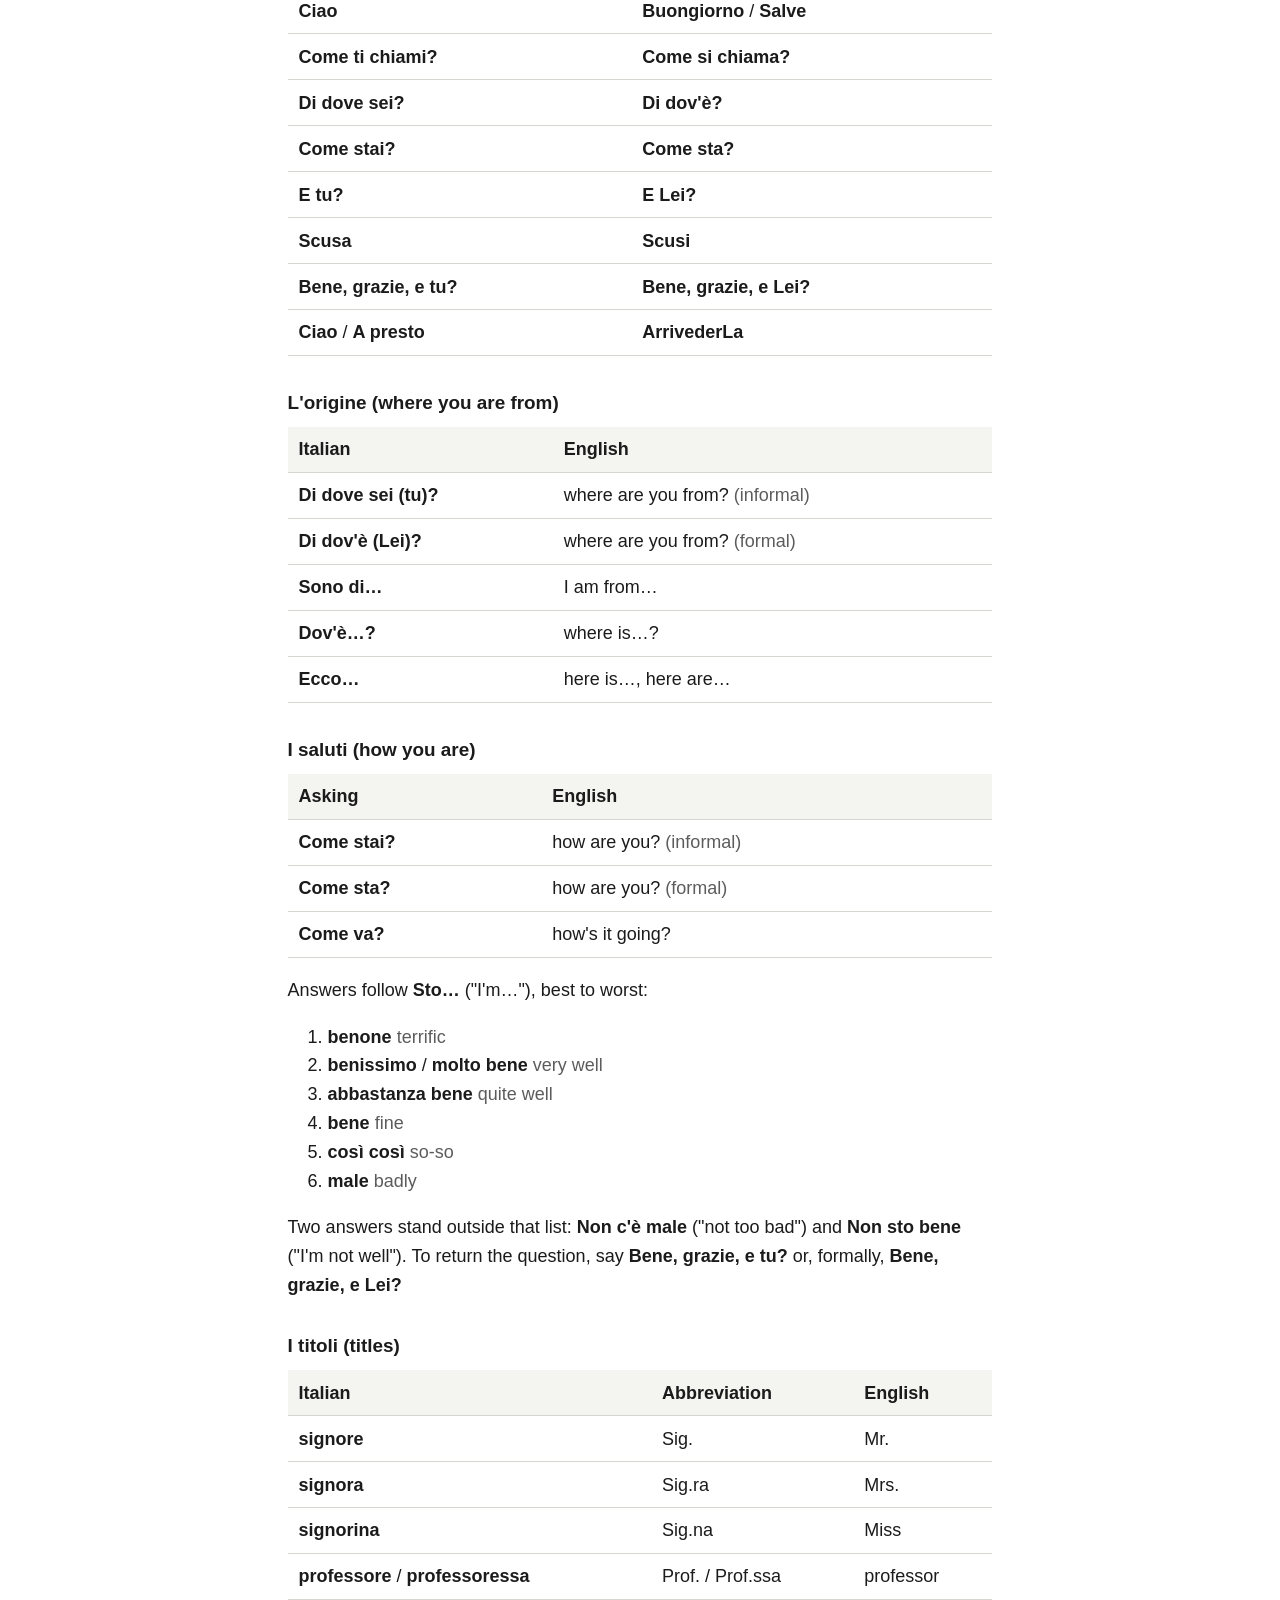
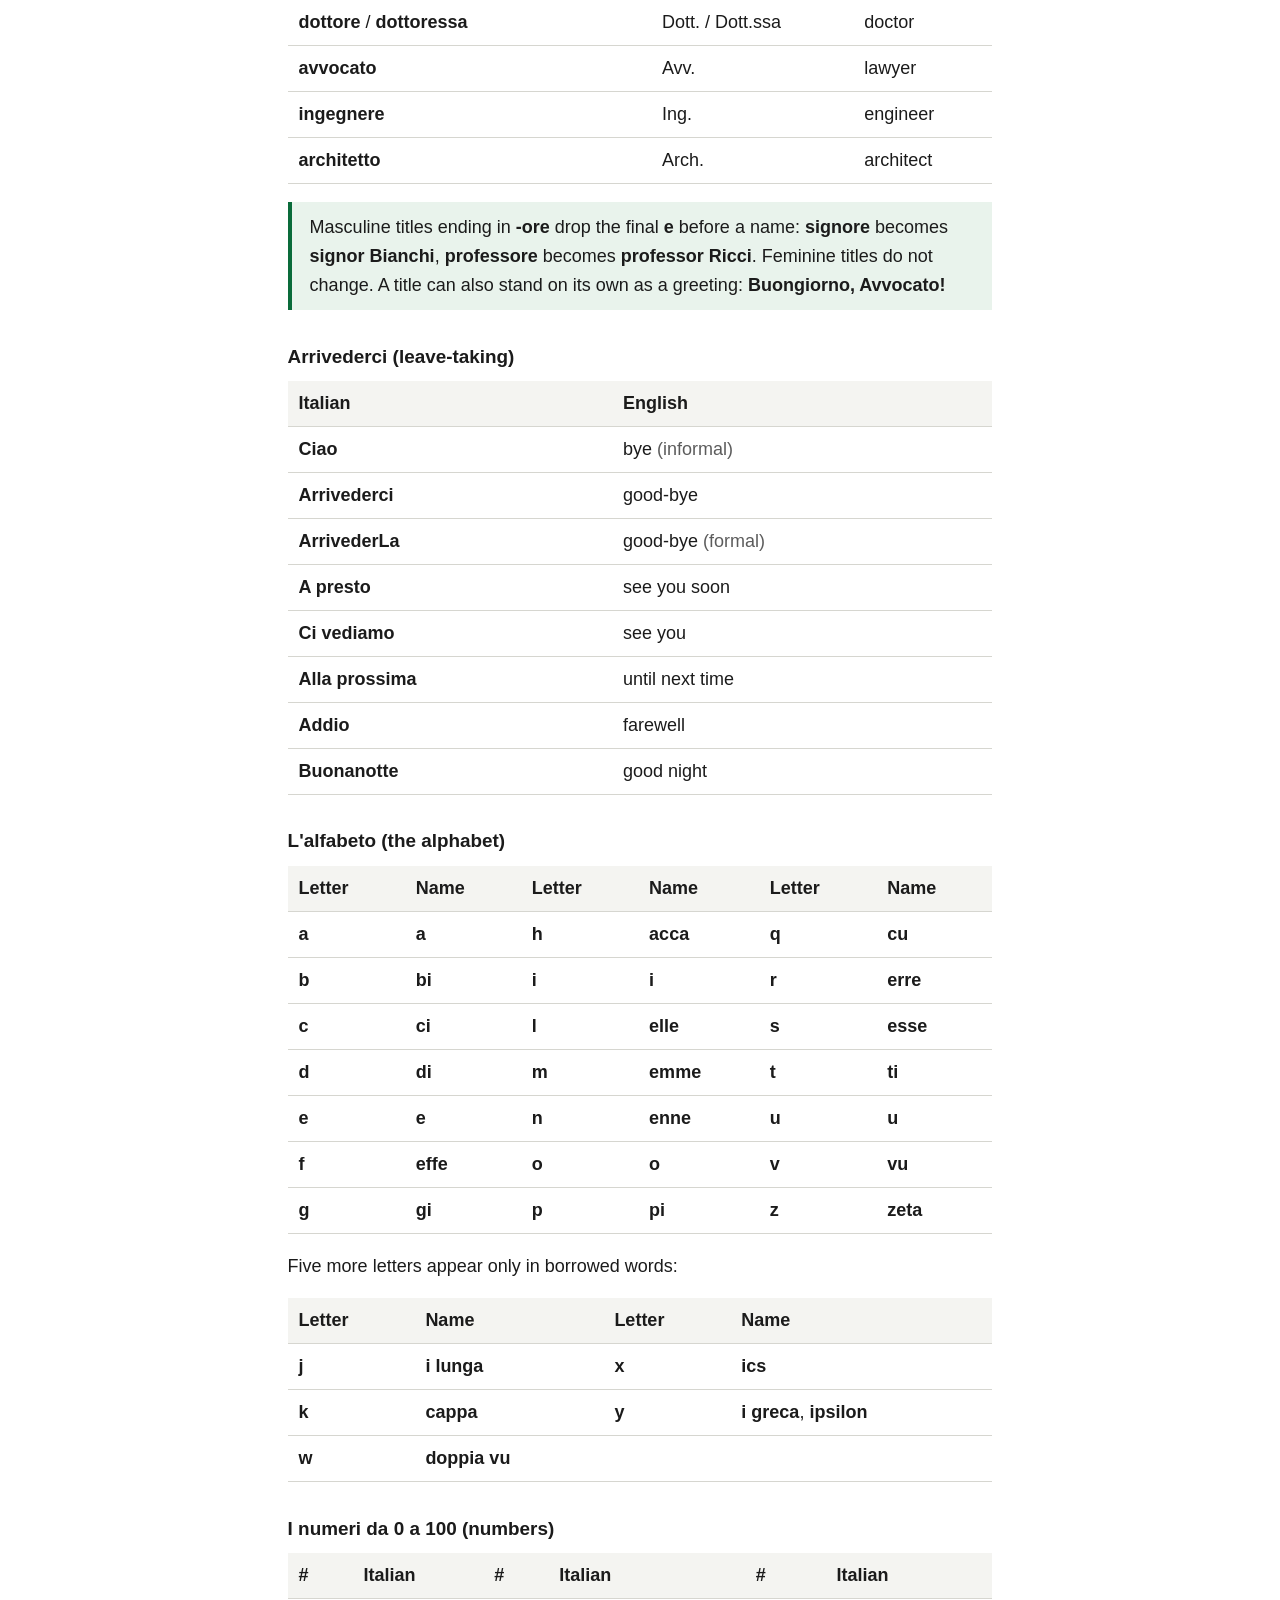
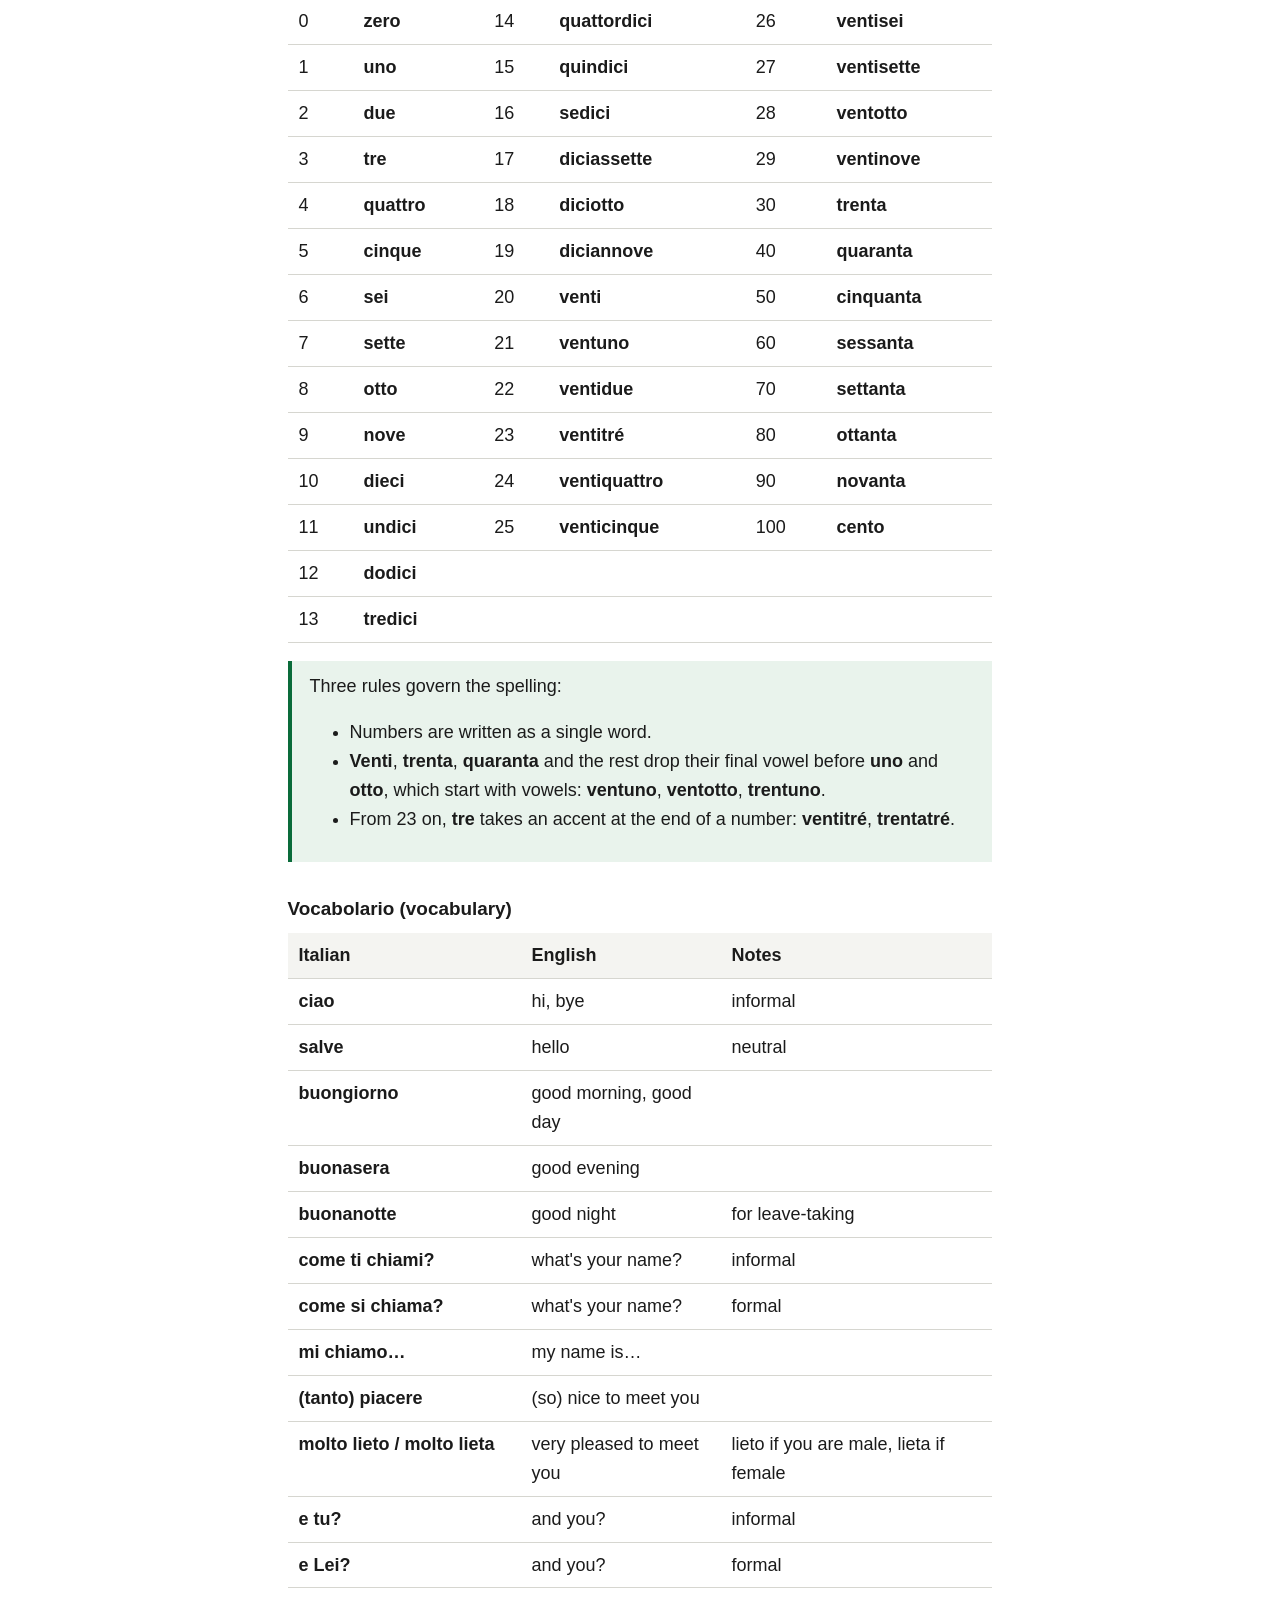
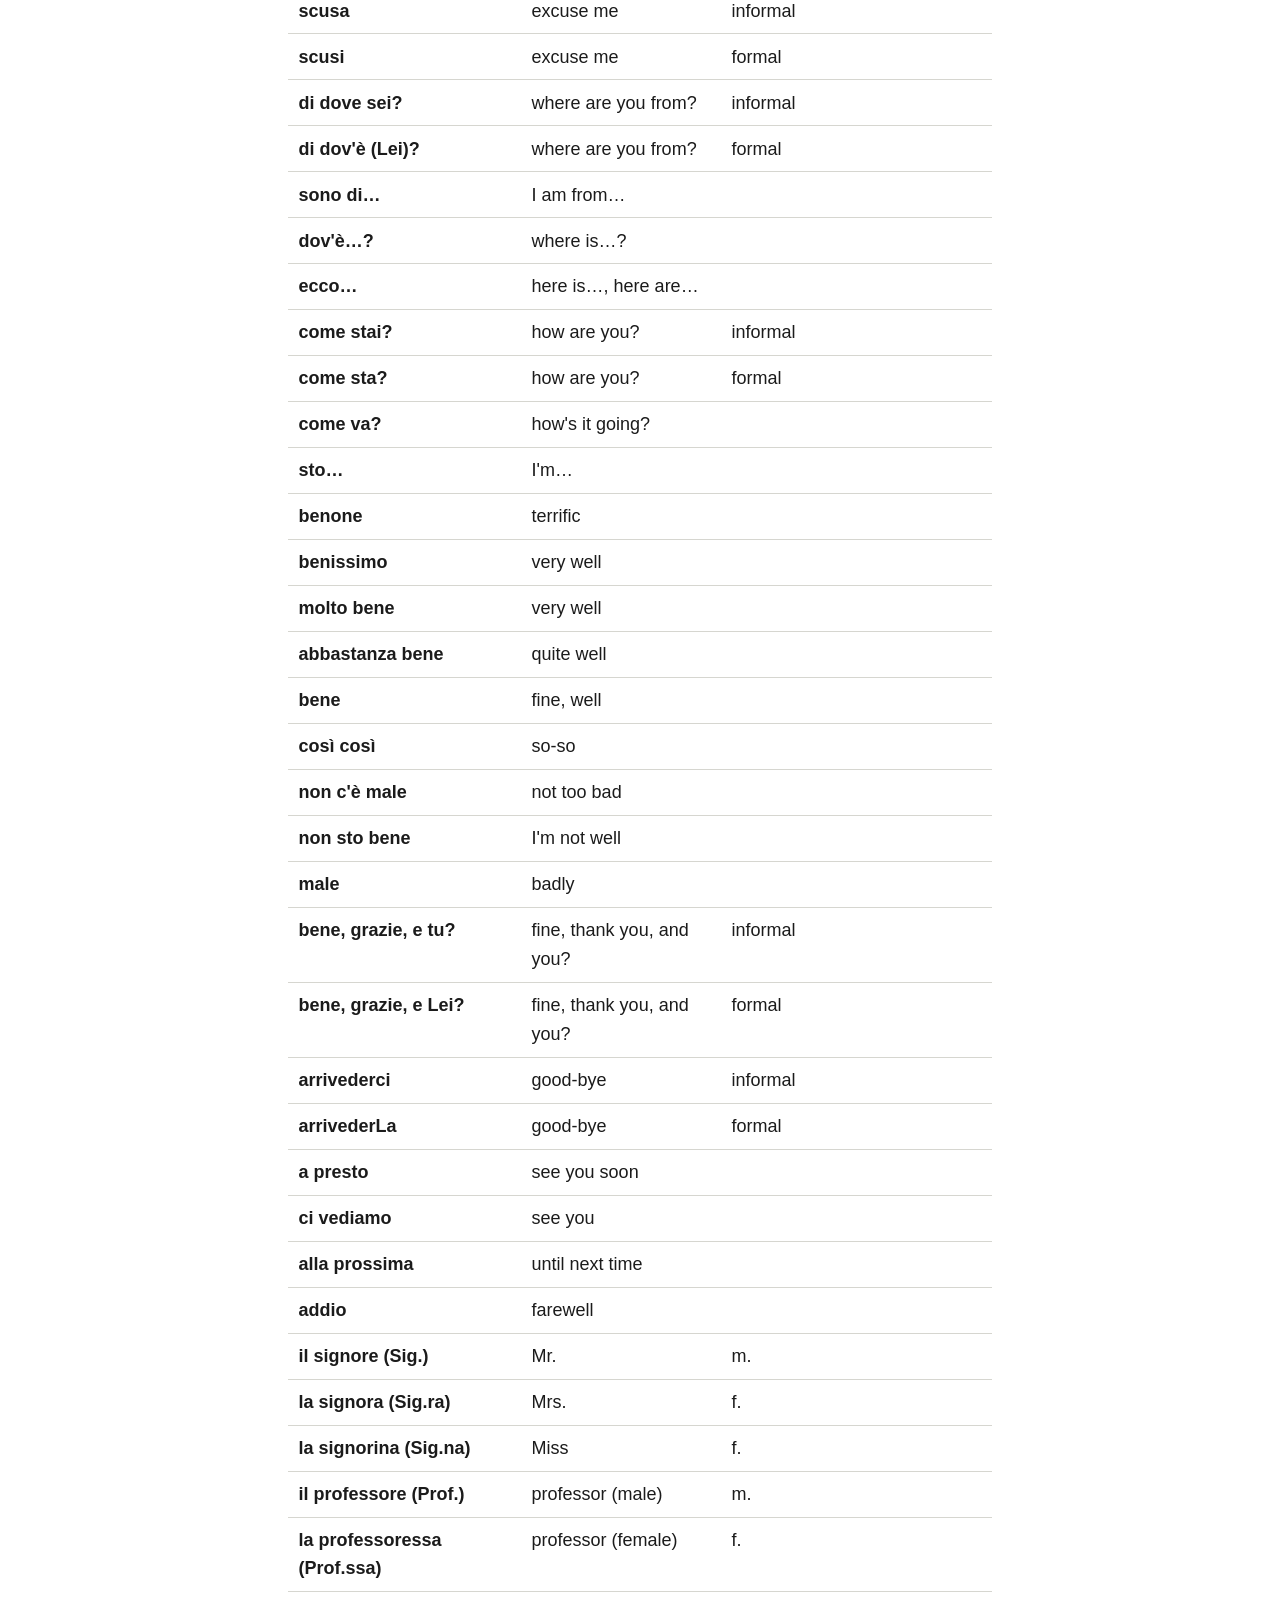
==== commit 33c0fd2a: "Add textbook notes for Unita Preliminare Covers pages 2-11 and the vocabulary page from Parliamo ita" ====
--- a/index.html
+++ b/index.html
@@ -155,7 +155,192 @@
        ============================================================ -->
   <section class="collection" aria-labelledby="textbook">
   <h2 id="textbook">Textbook</h2>
-  <p class="empty">Nothing here yet.</p>
+
+  <section class="note" aria-labelledby="textbook-unita-p">
+    <h3 id="textbook-unita-p">Unità Preliminare · Per cominciare</h3>
+    <p class="meta">09/03/26 · Week 1 · Getting started</p>
+
+    <h4 id="textbook-unita-p-presentazioni">Le presentazioni (introductions)</h4>
+    <div class="table-wrap">
+      <table>
+        <thead><tr><th scope="col">Italian</th><th scope="col">English</th></tr></thead>
+        <tbody>
+          <tr><td><b lang="it">Ciao</b></td><td>hi, bye <span class="en">(informal)</span></td></tr>
+          <tr><td><b lang="it">Salve</b></td><td>hello <span class="en">(neither formal nor informal)</span></td></tr>
+          <tr><td><b lang="it">Buongiorno</b></td><td>good morning, good day</td></tr>
+          <tr><td><b lang="it">Buonasera</b></td><td>good evening</td></tr>
+          <tr><td><b lang="it">Buonanotte</b></td><td>good night <span class="en">(only when leaving)</span></td></tr>
+          <tr><td><b lang="it">Come ti chiami?</b></td><td>what is your name? <span class="en">(informal)</span></td></tr>
+          <tr><td><b lang="it">Come si chiama?</b></td><td>what is your name? <span class="en">(formal)</span></td></tr>
+          <tr><td><b lang="it">Mi chiamo…</b></td><td>my name is…</td></tr>
+          <tr><td><b lang="it">(Tanto) piacere</b></td><td>(so) nice to meet you</td></tr>
+          <tr><td><b lang="it">Molto lieto</b> / <b lang="it">Molto lieta</b></td><td>very pleased to meet you</td></tr>
+          <tr><td><b lang="it">E tu?</b></td><td>and you? <span class="en">(informal)</span></td></tr>
+          <tr><td><b lang="it">E Lei?</b></td><td>and you? <span class="en">(formal)</span></td></tr>
+          <tr><td><b lang="it">Scusa</b></td><td>excuse me <span class="en">(informal)</span></td></tr>
+          <tr><td><b lang="it">Scusi</b></td><td>excuse me <span class="en">(formal)</span></td></tr>
+        </tbody>
+      </table>
+    </div>
+    <div class="callout">
+      <p><i lang="it">Lieto</i> changes with who is speaking: a man says <i lang="it">molto lieto</i>, a woman <i lang="it">molto lieta</i>.</p>
+    </div>
+
+    <h4 id="textbook-unita-p-formale">Formale e informale (tu and Lei)</h4>
+    <p><i lang="it">Lei</i> is the default with everyone except family, close friends, classmates, and children, who take <i lang="it">tu</i>. <i lang="it">Tu</i> marks familiarity, and also solidarity inside a group such as a club.</p>
+    <div class="table-wrap">
+      <table>
+        <thead><tr><th scope="col">Informale (<i lang="it">tu</i>)</th><th scope="col">Formale (<i lang="it">Lei</i>)</th></tr></thead>
+        <tbody>
+          <tr><td><b lang="it">Ciao</b></td><td><b lang="it">Buongiorno</b> / <b lang="it">Salve</b></td></tr>
+          <tr><td><b lang="it">Come ti chiami?</b></td><td><b lang="it">Come si chiama?</b></td></tr>
+          <tr><td><b lang="it">Di dove sei?</b></td><td><b lang="it">Di dov'è?</b></td></tr>
+          <tr><td><b lang="it">Come stai?</b></td><td><b lang="it">Come sta?</b></td></tr>
+          <tr><td><b lang="it">E tu?</b></td><td><b lang="it">E Lei?</b></td></tr>
+          <tr><td><b lang="it">Scusa</b></td><td><b lang="it">Scusi</b></td></tr>
+          <tr><td><b lang="it">Bene, grazie, e tu?</b></td><td><b lang="it">Bene, grazie, e Lei?</b></td></tr>
+          <tr><td><b lang="it">Ciao</b> / <b lang="it">A presto</b></td><td><b lang="it">ArrivederLa</b></td></tr>
+        </tbody>
+      </table>
+    </div>
+
+    <h4 id="textbook-unita-p-origine">L'origine (where you are from)</h4>
+    <div class="table-wrap">
+      <table>
+        <thead><tr><th scope="col">Italian</th><th scope="col">English</th></tr></thead>
+        <tbody>
+          <tr><td><b lang="it">Di dove sei (tu)?</b></td><td>where are you from? <span class="en">(informal)</span></td></tr>
+          <tr><td><b lang="it">Di dov'è (Lei)?</b></td><td>where are you from? <span class="en">(formal)</span></td></tr>
+          <tr><td><b lang="it">Sono di…</b></td><td>I am from…</td></tr>
+          <tr><td><b lang="it">Dov'è…?</b></td><td>where is…?</td></tr>
+          <tr><td><b lang="it">Ecco…</b></td><td>here is…, here are…</td></tr>
+        </tbody>
+      </table>
+    </div>
+
+    <h4 id="textbook-unita-p-saluti">I saluti (how you are)</h4>
+    <div class="table-wrap">
+      <table>
+        <thead><tr><th scope="col">Asking</th><th scope="col">English</th></tr></thead>
+        <tbody>
+          <tr><td><b lang="it">Come stai?</b></td><td>how are you? <span class="en">(informal)</span></td></tr>
+          <tr><td><b lang="it">Come sta?</b></td><td>how are you? <span class="en">(formal)</span></td></tr>
+          <tr><td><b lang="it">Come va?</b></td><td>how's it going?</td></tr>
+        </tbody>
+      </table>
+    </div>
+    <p>Answers follow <i lang="it">Sto…</i> ("I'm…"), best to worst:</p>
+    <ol>
+      <li><b lang="it">benone</b> <span class="en">terrific</span></li>
+      <li><b lang="it">benissimo</b> / <b lang="it">molto bene</b> <span class="en">very well</span></li>
+      <li><b lang="it">abbastanza bene</b> <span class="en">quite well</span></li>
+      <li><b lang="it">bene</b> <span class="en">fine</span></li>
+      <li><b lang="it">così così</b> <span class="en">so-so</span></li>
+      <li><b lang="it">male</b> <span class="en">badly</span></li>
+    </ol>
+    <p>Two answers stand outside that list: <i lang="it">Non c'è male</i> ("not too bad") and <i lang="it">Non sto bene</i> ("I'm not well"). To return the question, say <i lang="it">Bene, grazie, e tu?</i> or, formally, <i lang="it">Bene, grazie, e Lei?</i></p>
+
+    <h4 id="textbook-unita-p-titoli">I titoli (titles)</h4>
+    <div class="table-wrap">
+      <table>
+        <thead><tr><th scope="col">Italian</th><th scope="col">Abbreviation</th><th scope="col">English</th></tr></thead>
+        <tbody>
+          <tr><td><b lang="it">signore</b></td><td>Sig.</td><td>Mr.</td></tr>
+          <tr><td><b lang="it">signora</b></td><td>Sig.ra</td><td>Mrs.</td></tr>
+          <tr><td><b lang="it">signorina</b></td><td>Sig.na</td><td>Miss</td></tr>
+          <tr><td><b lang="it">professore</b> / <b lang="it">professoressa</b></td><td>Prof. / Prof.ssa</td><td>professor</td></tr>
+          <tr><td><b lang="it">dottore</b> / <b lang="it">dottoressa</b></td><td>Dott. / Dott.ssa</td><td>doctor</td></tr>
+          <tr><td><b lang="it">avvocato</b></td><td>Avv.</td><td>lawyer</td></tr>
+          <tr><td><b lang="it">ingegnere</b></td><td>Ing.</td><td>engineer</td></tr>
+          <tr><td><b lang="it">architetto</b></td><td>Arch.</td><td>architect</td></tr>
+        </tbody>
+      </table>
+    </div>
+    <div class="callout">
+      <p>Masculine titles ending in <b lang="it">-ore</b> drop the final <i lang="it">e</i> before a name: <i lang="it">signore</i> becomes <i lang="it">signor Bianchi</i>, <i lang="it">professore</i> becomes <i lang="it">professor Ricci</i>. Feminine titles do not change. A title can also stand on its own as a greeting: <i lang="it">Buongiorno, Avvocato!</i></p>
+    </div>
+
+    <h4 id="textbook-unita-p-arrivederci">Arrivederci (leave-taking)</h4>
+    <div class="table-wrap">
+      <table>
+        <thead><tr><th scope="col">Italian</th><th scope="col">English</th></tr></thead>
+        <tbody>
+          <tr><td><b lang="it">Ciao</b></td><td>bye <span class="en">(informal)</span></td></tr>
+          <tr><td><b lang="it">Arrivederci</b></td><td>good-bye</td></tr>
+          <tr><td><b lang="it">ArrivederLa</b></td><td>good-bye <span class="en">(formal)</span></td></tr>
+          <tr><td><b lang="it">A presto</b></td><td>see you soon</td></tr>
+          <tr><td><b lang="it">Ci vediamo</b></td><td>see you</td></tr>
+          <tr><td><b lang="it">Alla prossima</b></td><td>until next time</td></tr>
+          <tr><td><b lang="it">Addio</b></td><td>farewell</td></tr>
+          <tr><td><b lang="it">Buonanotte</b></td><td>good night</td></tr>
+        </tbody>
+      </table>
+    </div>
+
+    <h4 id="textbook-unita-p-alfabeto">L'alfabeto (the alphabet)</h4>
+    <div class="table-wrap">
+      <table>
+        <thead><tr><th scope="col">Letter</th><th scope="col">Name</th><th scope="col">Letter</th><th scope="col">Name</th><th scope="col">Letter</th><th scope="col">Name</th></tr></thead>
+        <tbody>
+          <tr><td><b lang="it">a</b></td><td><i lang="it">a</i></td><td><b lang="it">h</b></td><td><i lang="it">acca</i></td><td><b lang="it">q</b></td><td><i lang="it">cu</i></td></tr>
+          <tr><td><b lang="it">b</b></td><td><i lang="it">bi</i></td><td><b lang="it">i</b></td><td><i lang="it">i</i></td><td><b lang="it">r</b></td><td><i lang="it">erre</i></td></tr>
+          <tr><td><b lang="it">c</b></td><td><i lang="it">ci</i></td><td><b lang="it">l</b></td><td><i lang="it">elle</i></td><td><b lang="it">s</b></td><td><i lang="it">esse</i></td></tr>
+          <tr><td><b lang="it">d</b></td><td><i lang="it">di</i></td><td><b lang="it">m</b></td><td><i lang="it">emme</i></td><td><b lang="it">t</b></td><td><i lang="it">ti</i></td></tr>
+          <tr><td><b lang="it">e</b></td><td><i lang="it">e</i></td><td><b lang="it">n</b></td><td><i lang="it">enne</i></td><td><b lang="it">u</b></td><td><i lang="it">u</i></td></tr>
+          <tr><td><b lang="it">f</b></td><td><i lang="it">effe</i></td><td><b lang="it">o</b></td><td><i lang="it">o</i></td><td><b lang="it">v</b></td><td><i lang="it">vu</i></td></tr>
+          <tr><td><b lang="it">g</b></td><td><i lang="it">gi</i></td><td><b lang="it">p</b></td><td><i lang="it">pi</i></td><td><b lang="it">z</b></td><td><i lang="it">zeta</i></td></tr>
+        </tbody>
+      </table>
+    </div>
+    <p>Five more letters appear only in borrowed words:</p>
+    <div class="table-wrap">
+      <table>
+        <thead><tr><th scope="col">Letter</th><th scope="col">Name</th><th scope="col">Letter</th><th scope="col">Name</th></tr></thead>
+        <tbody>
+          <tr><td><b lang="it">j</b></td><td><i lang="it">i lunga</i></td><td><b lang="it">x</b></td><td><i lang="it">ics</i></td></tr>
+          <tr><td><b lang="it">k</b></td><td><i lang="it">cappa</i></td><td><b lang="it">y</b></td><td><i lang="it">i greca</i>, <i lang="it">ipsilon</i></td></tr>
+          <tr><td><b lang="it">w</b></td><td><i lang="it">doppia vu</i></td><td></td><td></td></tr>
+        </tbody>
+      </table>
+    </div>
+
+    <h4 id="textbook-unita-p-numeri">I numeri da 0 a 100 (numbers)</h4>
+    <div class="table-wrap">
+      <table>
+        <thead><tr><th scope="col">#</th><th scope="col">Italian</th><th scope="col">#</th><th scope="col">Italian</th><th scope="col">#</th><th scope="col">Italian</th></tr></thead>
+        <tbody>
+          <tr><td>0</td><td><b lang="it">zero</b></td><td>14</td><td><b lang="it">quattordici</b></td><td>26</td><td><b lang="it">ventisei</b></td></tr>
+          <tr><td>1</td><td><b lang="it">uno</b></td><td>15</td><td><b lang="it">quindici</b></td><td>27</td><td><b lang="it">ventisette</b></td></tr>
+          <tr><td>2</td><td><b lang="it">due</b></td><td>16</td><td><b lang="it">sedici</b></td><td>28</td><td><b lang="it">ventotto</b></td></tr>
+          <tr><td>3</td><td><b lang="it">tre</b></td><td>17</td><td><b lang="it">diciassette</b></td><td>29</td><td><b lang="it">ventinove</b></td></tr>
+          <tr><td>4</td><td><b lang="it">quattro</b></td><td>18</td><td><b lang="it">diciotto</b></td><td>30</td><td><b lang="it">trenta</b></td></tr>
+          <tr><td>5</td><td><b lang="it">cinque</b></td><td>19</td><td><b lang="it">diciannove</b></td><td>40</td><td><b lang="it">quaranta</b></td></tr>
+          <tr><td>6</td><td><b lang="it">sei</b></td><td>20</td><td><b lang="it">venti</b></td><td>50</td><td><b lang="it">cinquanta</b></td></tr>
+          <tr><td>7</td><td><b lang="it">sette</b></td><td>21</td><td><b lang="it">ventuno</b></td><td>60</td><td><b lang="it">sessanta</b></td></tr>
+          <tr><td>8</td><td><b lang="it">otto</b></td><td>22</td><td><b lang="it">ventidue</b></td><td>70</td><td><b lang="it">settanta</b></td></tr>
+          <tr><td>9</td><td><b lang="it">nove</b></td><td>23</td><td><b lang="it">ventitré</b></td><td>80</td><td><b lang="it">ottanta</b></td></tr>
+          <tr><td>10</td><td><b lang="it">dieci</b></td><td>24</td><td><b lang="it">ventiquattro</b></td><td>90</td><td><b lang="it">novanta</b></td></tr>
+          <tr><td>11</td><td><b lang="it">undici</b></td><td>25</td><td><b lang="it">venticinque</b></td><td>100</td><td><b lang="it">cento</b></td></tr>
+          <tr><td>12</td><td><b lang="it">dodici</b></td><td></td><td></td><td></td><td></td></tr>
+          <tr><td>13</td><td><b lang="it">tredici</b></td><td></td><td></td><td></td><td></td></tr>
+        </tbody>
+      </table>
+    </div>
+    <div class="callout">
+      <p>Three rules govern the spelling:</p>
+      <ul>
+        <li>Numbers are written as a single word.</li>
+        <li><i lang="it">Venti</i>, <i lang="it">trenta</i>, <i lang="it">quaranta</i> and the rest drop their final vowel before <i lang="it">uno</i> and <i lang="it">otto</i>, which start with vowels: <b lang="it">ventuno</b>, <b lang="it">ventotto</b>, <b lang="it">trentuno</b>.</li>
+        <li>From 23 on, <i lang="it">tre</i> takes an accent at the end of a number: <b lang="it">ventitré</b>, <b lang="it">trentatré</b>.</li>
+      </ul>
+    </div>
+
+    <h4 id="textbook-unita-p-vocab">Vocabolario (vocabulary)</h4>
+    <div data-vocab="textbook/unita-p"></div>
+    <p class="no-print"><a href="flashcards.html?session=textbook/unita-p">Practice this vocabulary as flashcards</a></p>
+
+    <p class="note-end no-print"><a href="#contents">↑ Contents</a></p>
+  </section>
   </section>
 </main>
 
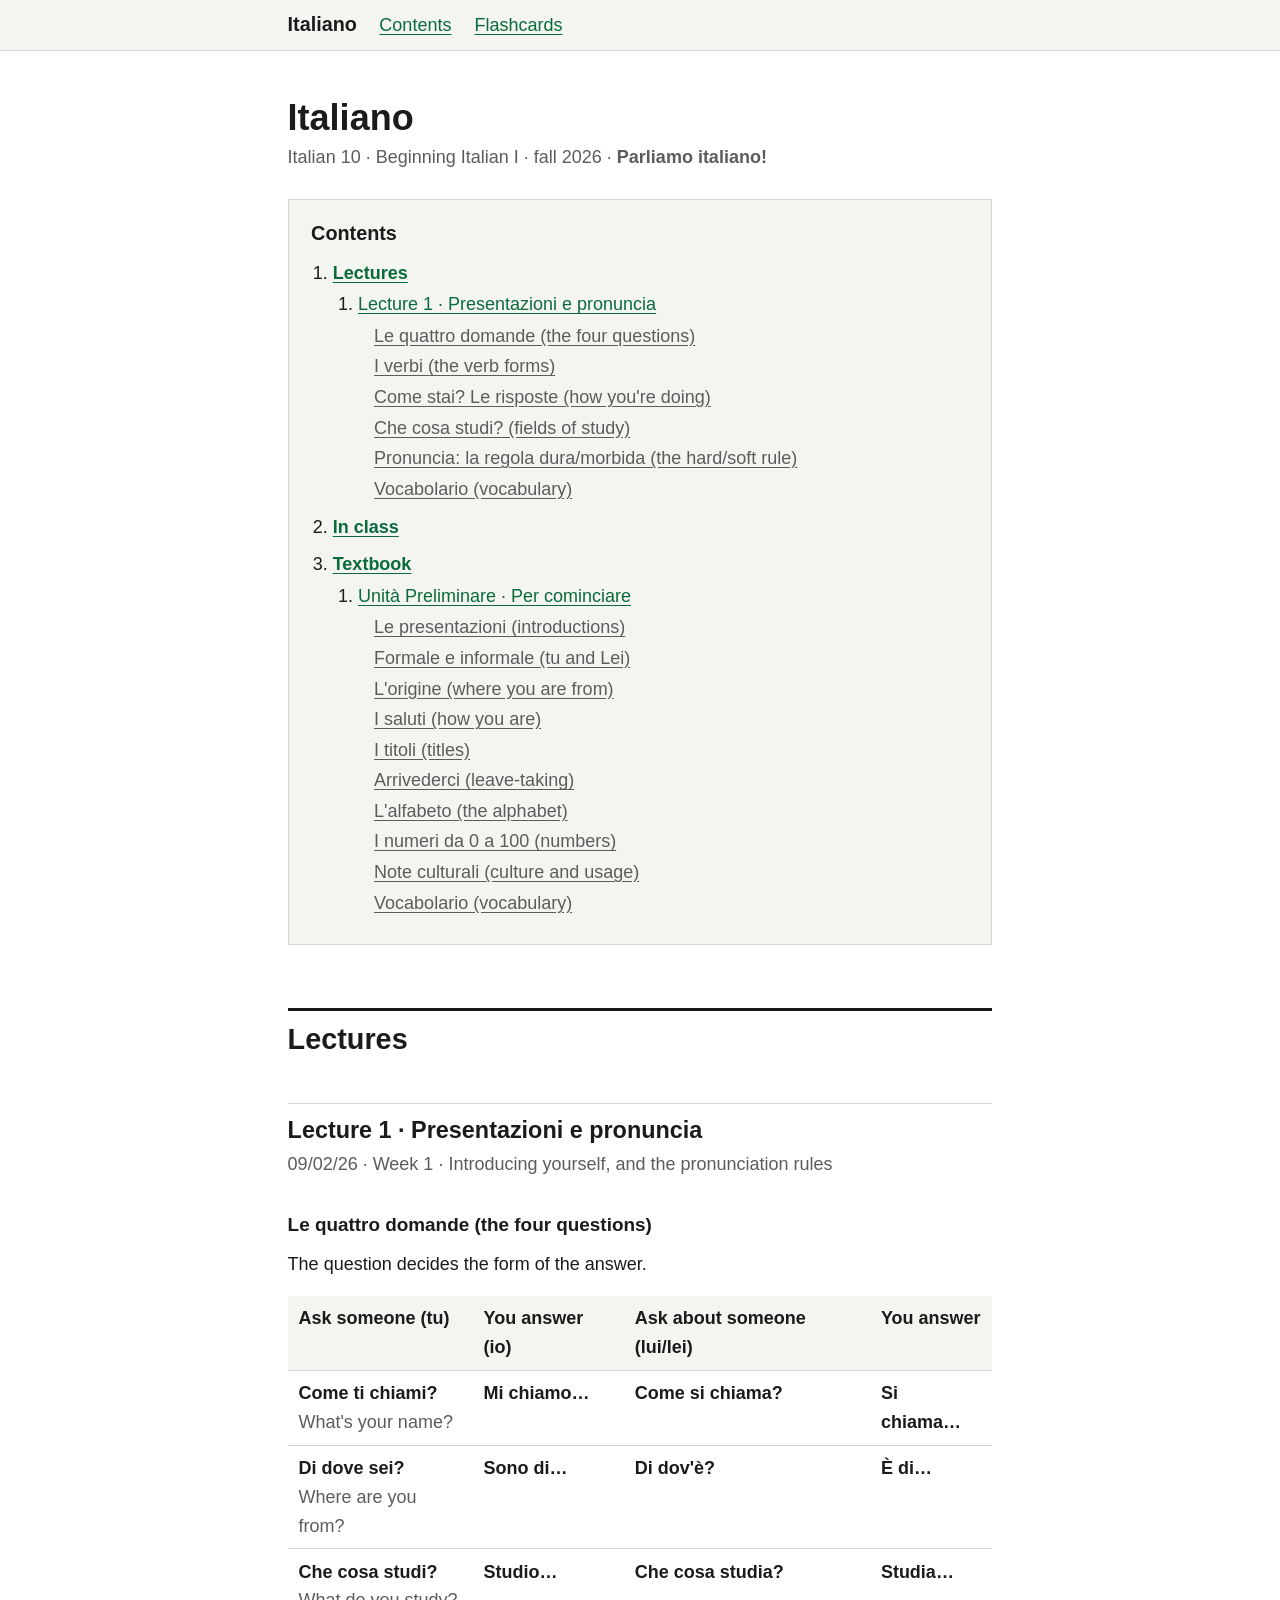
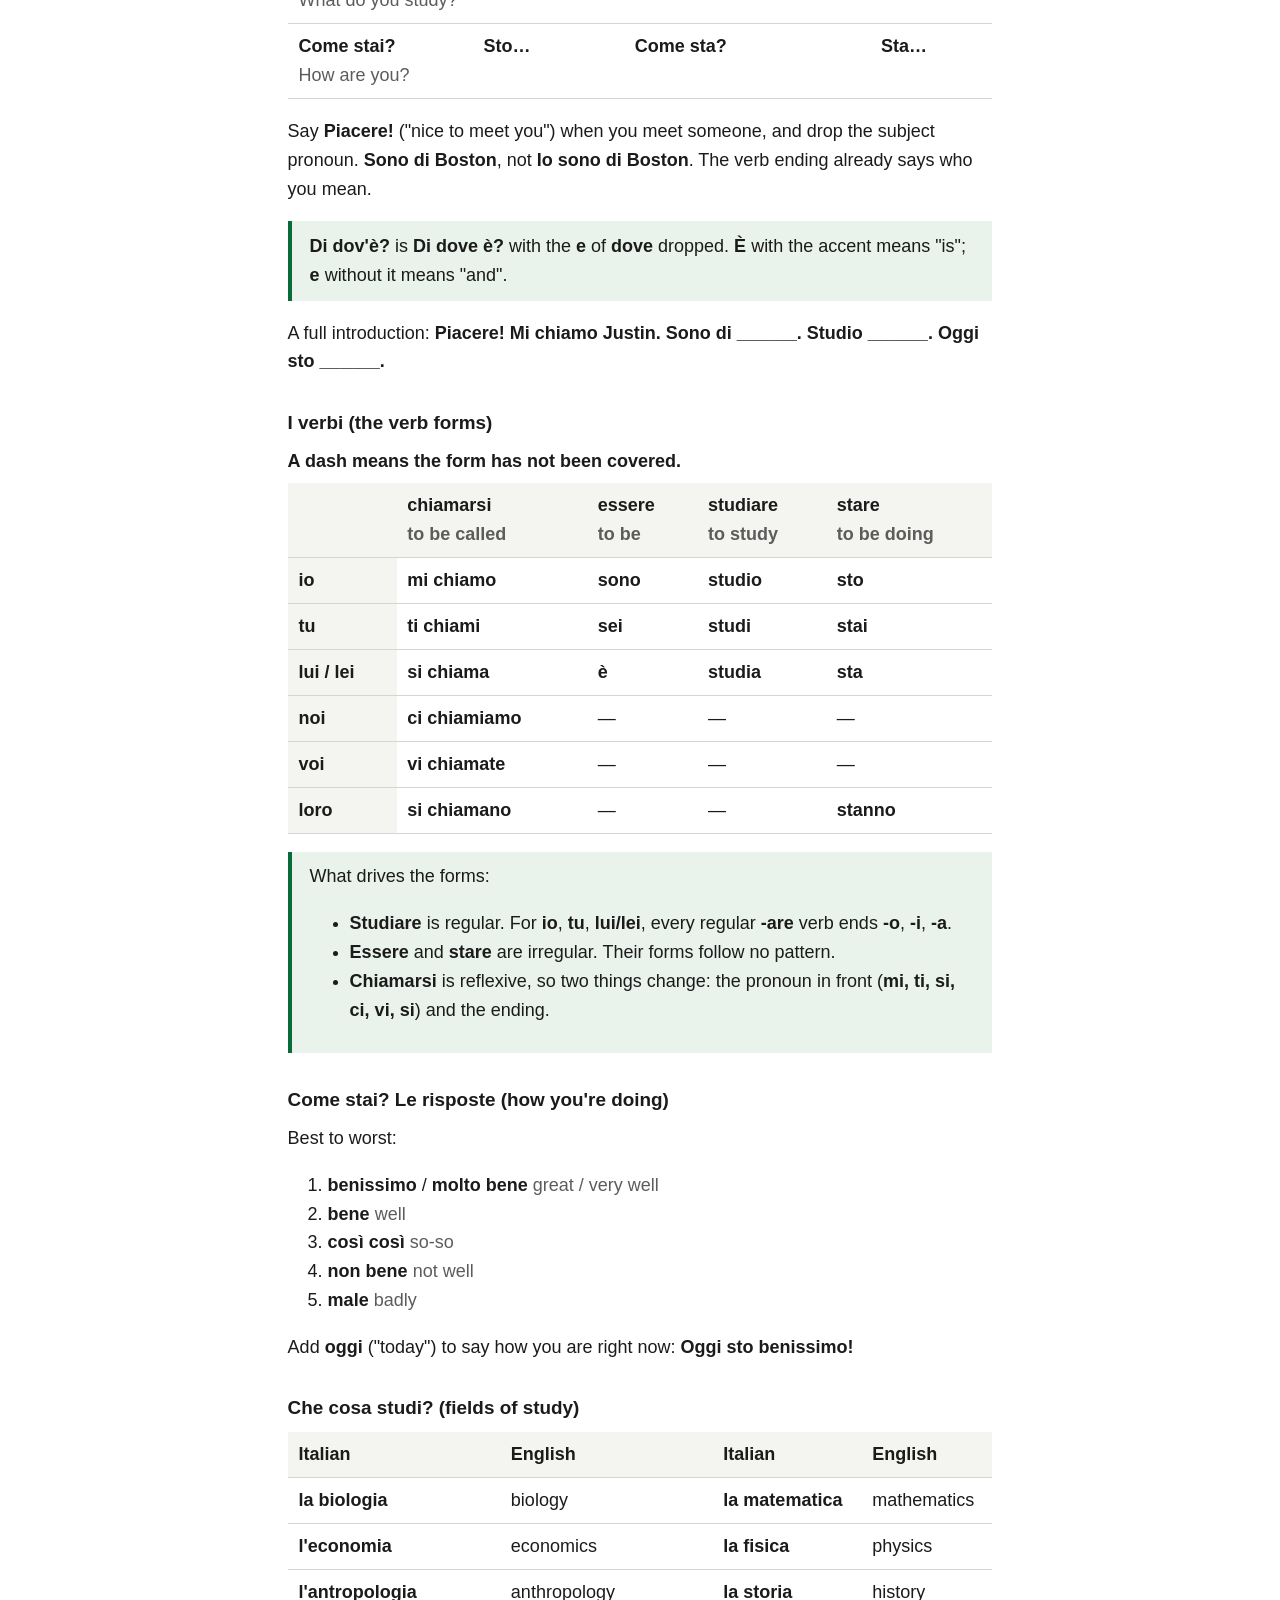
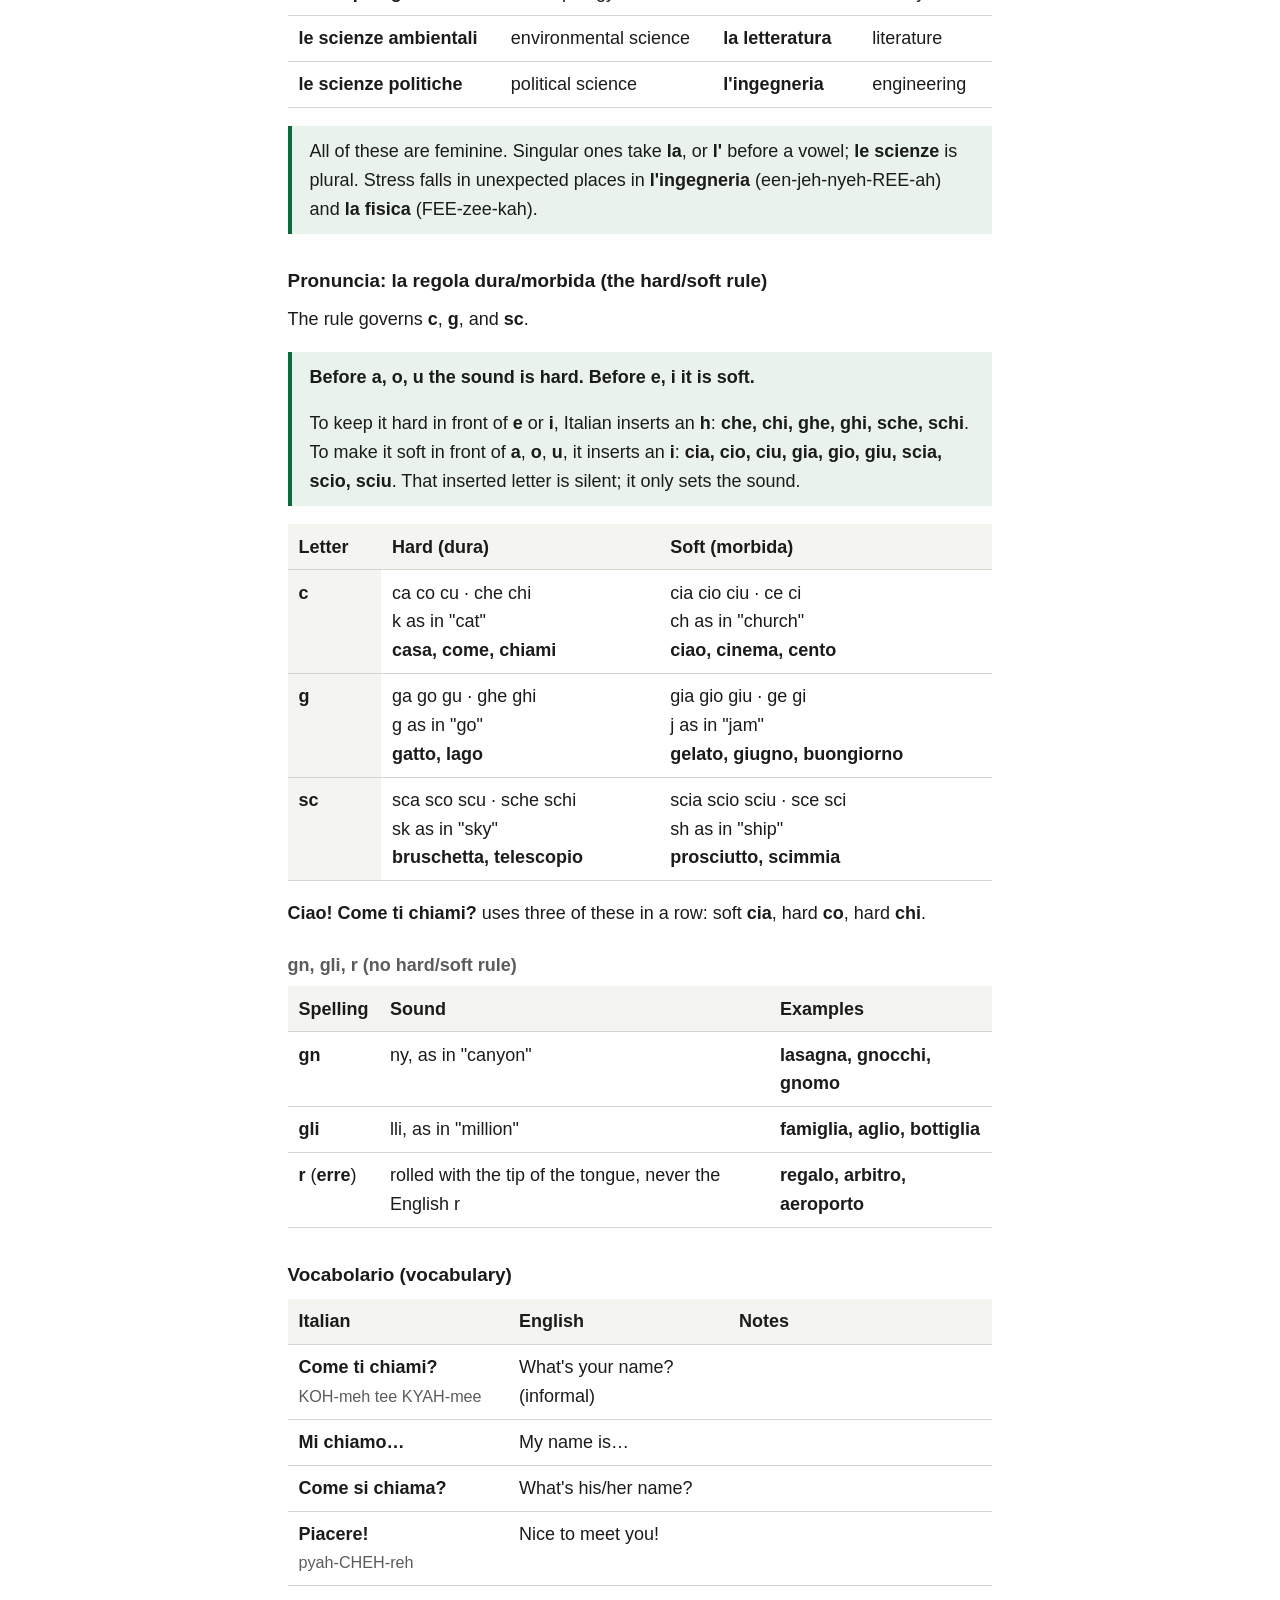
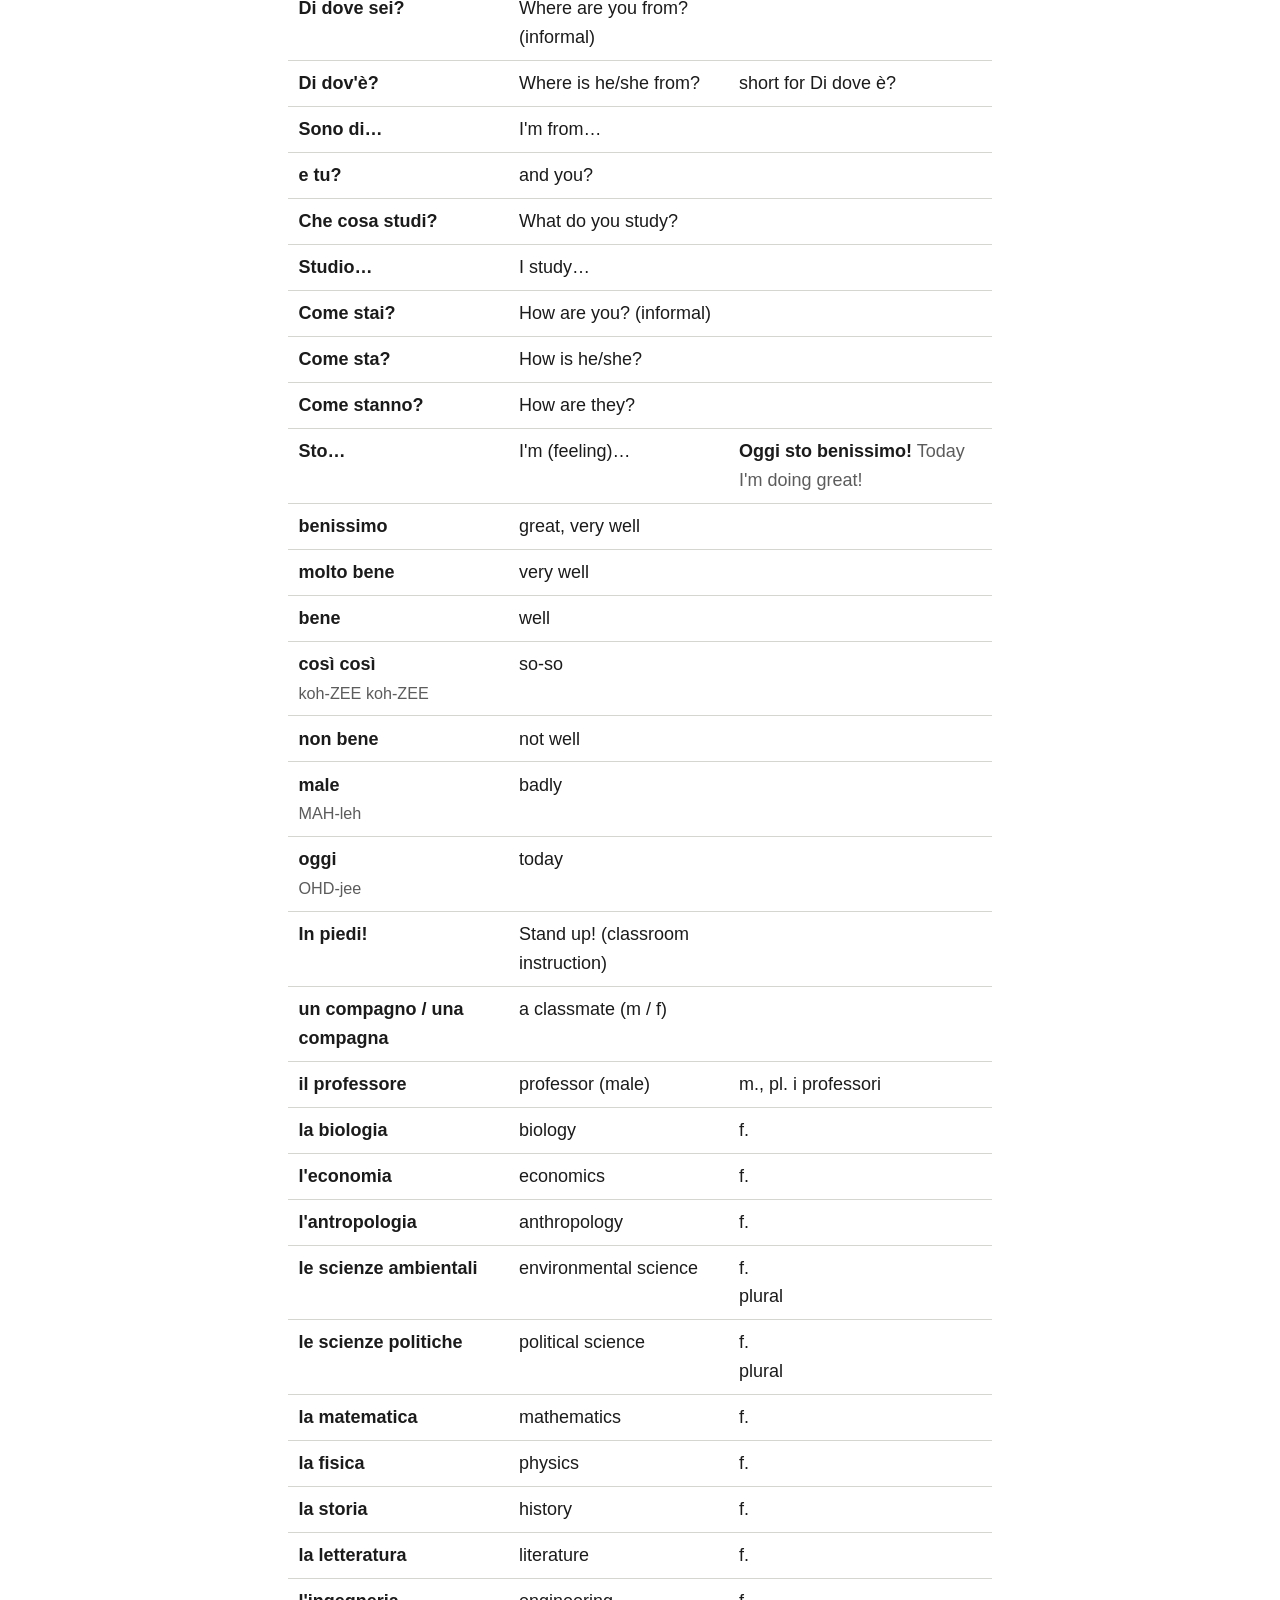
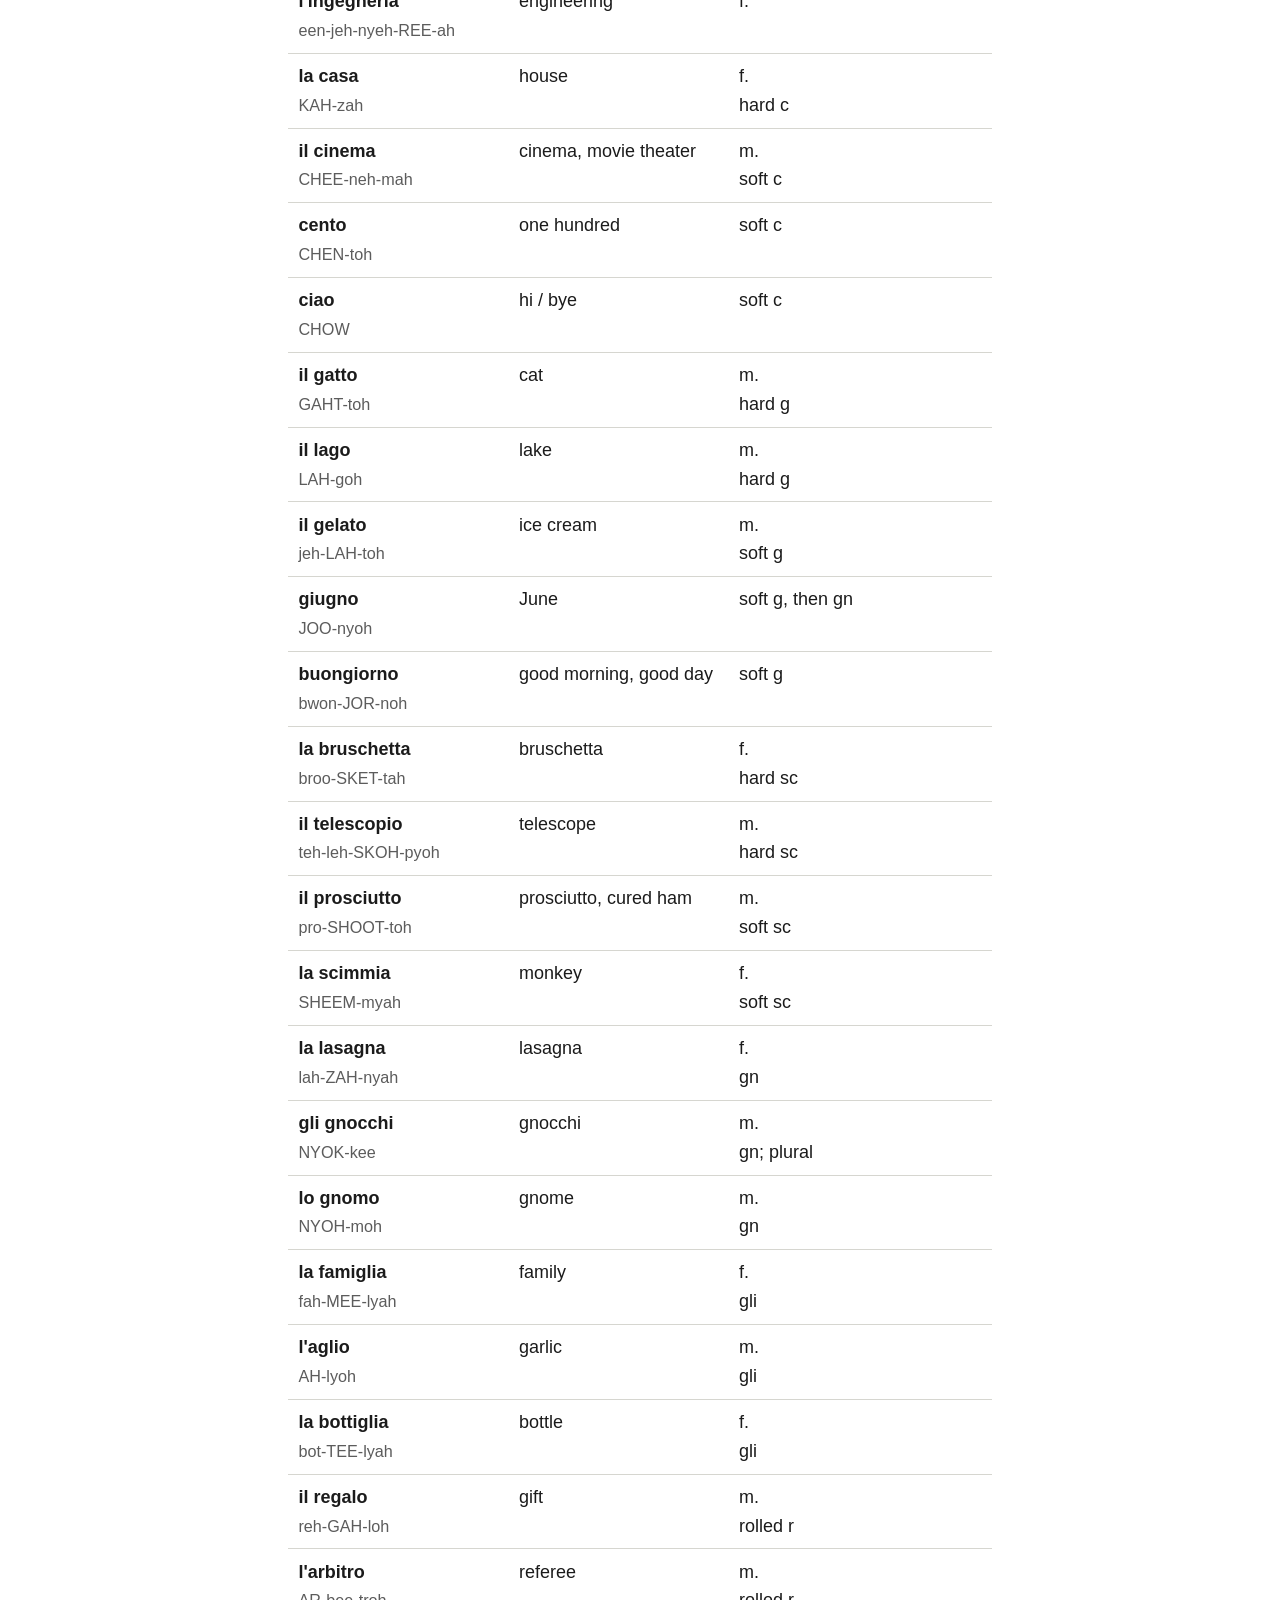
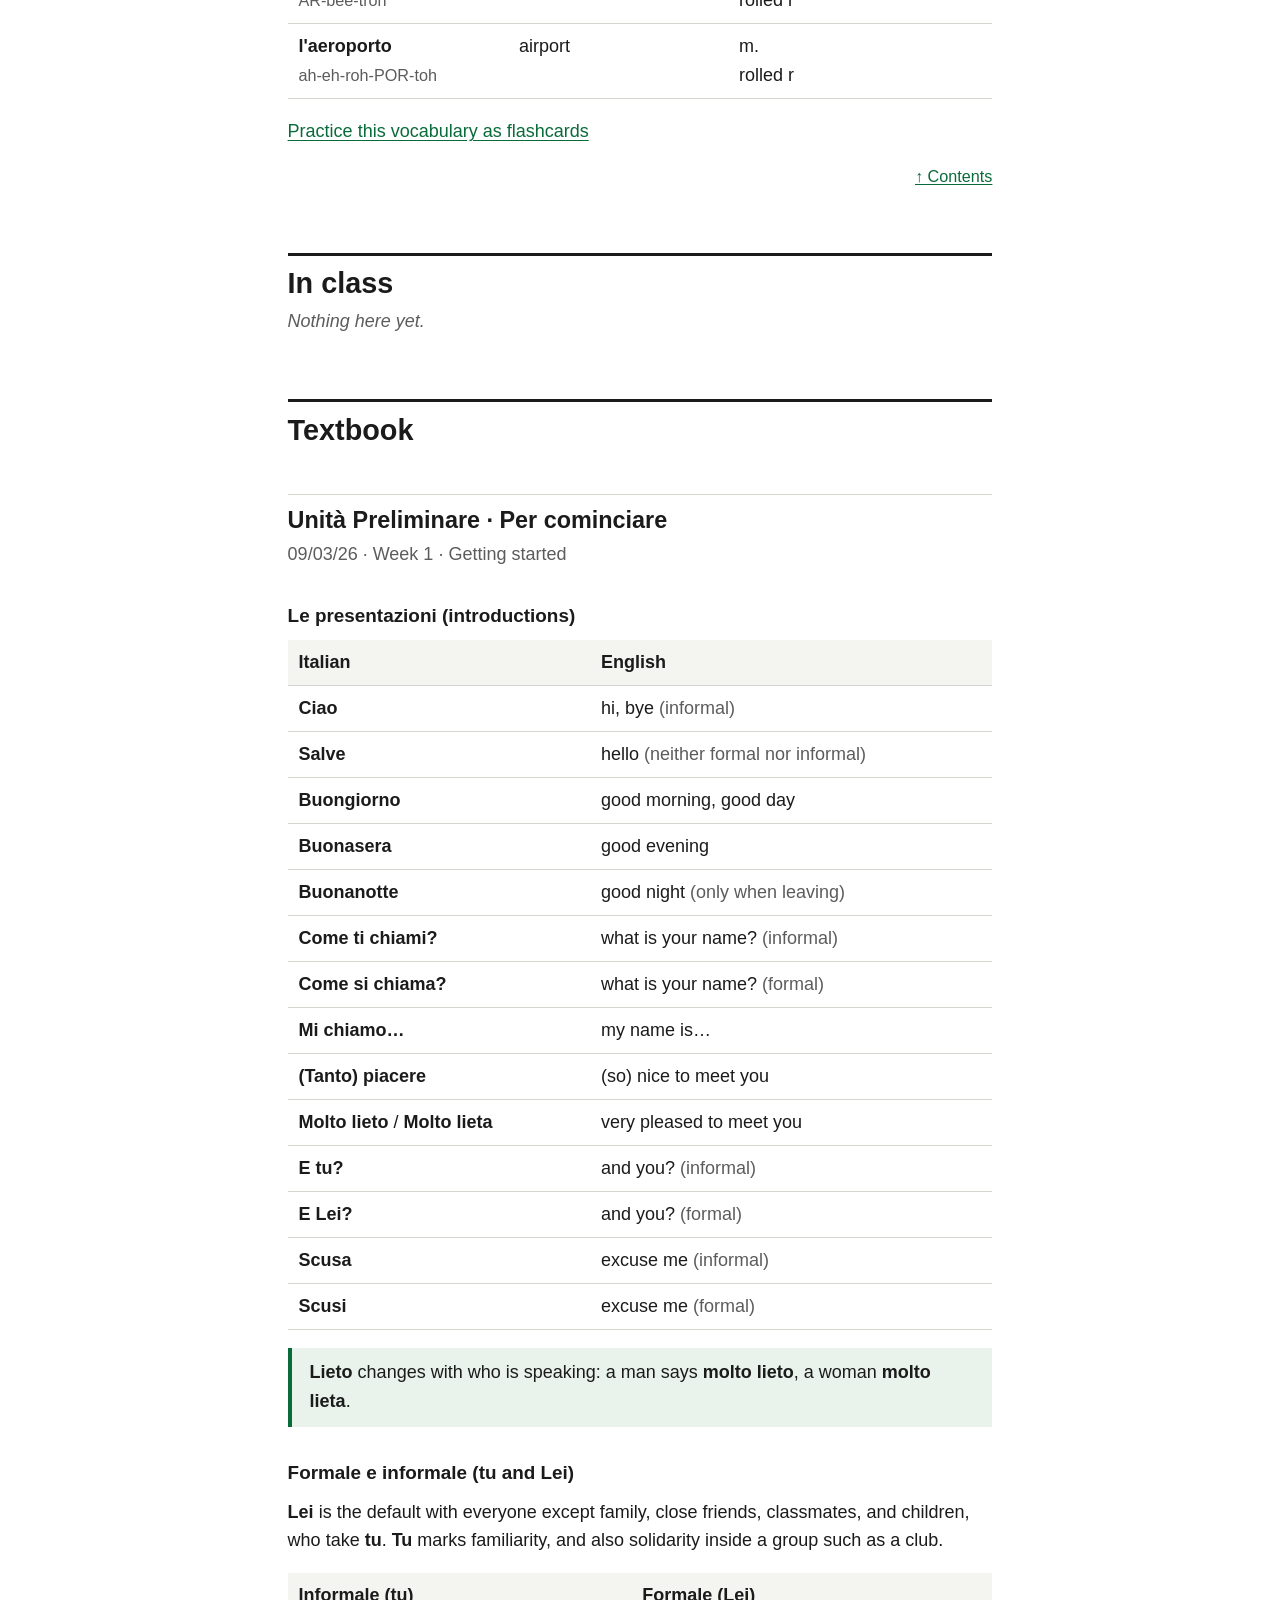
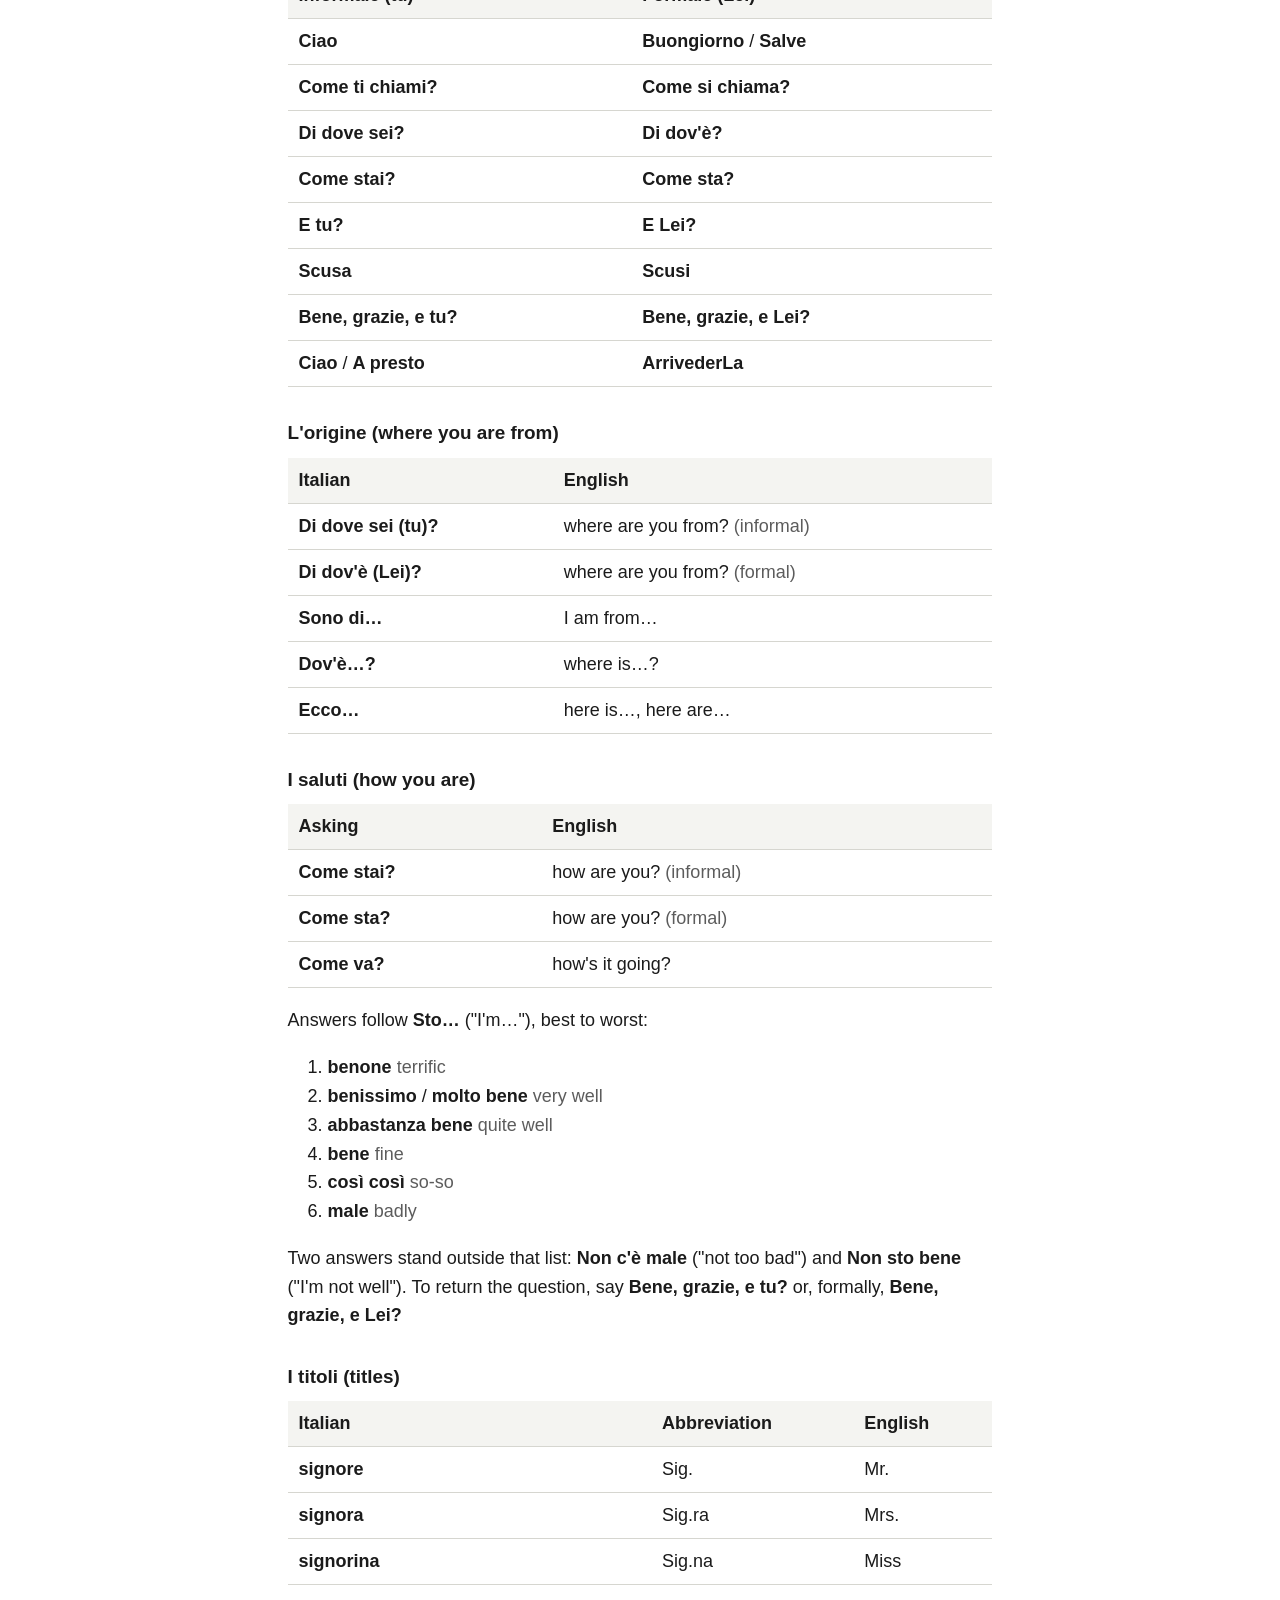
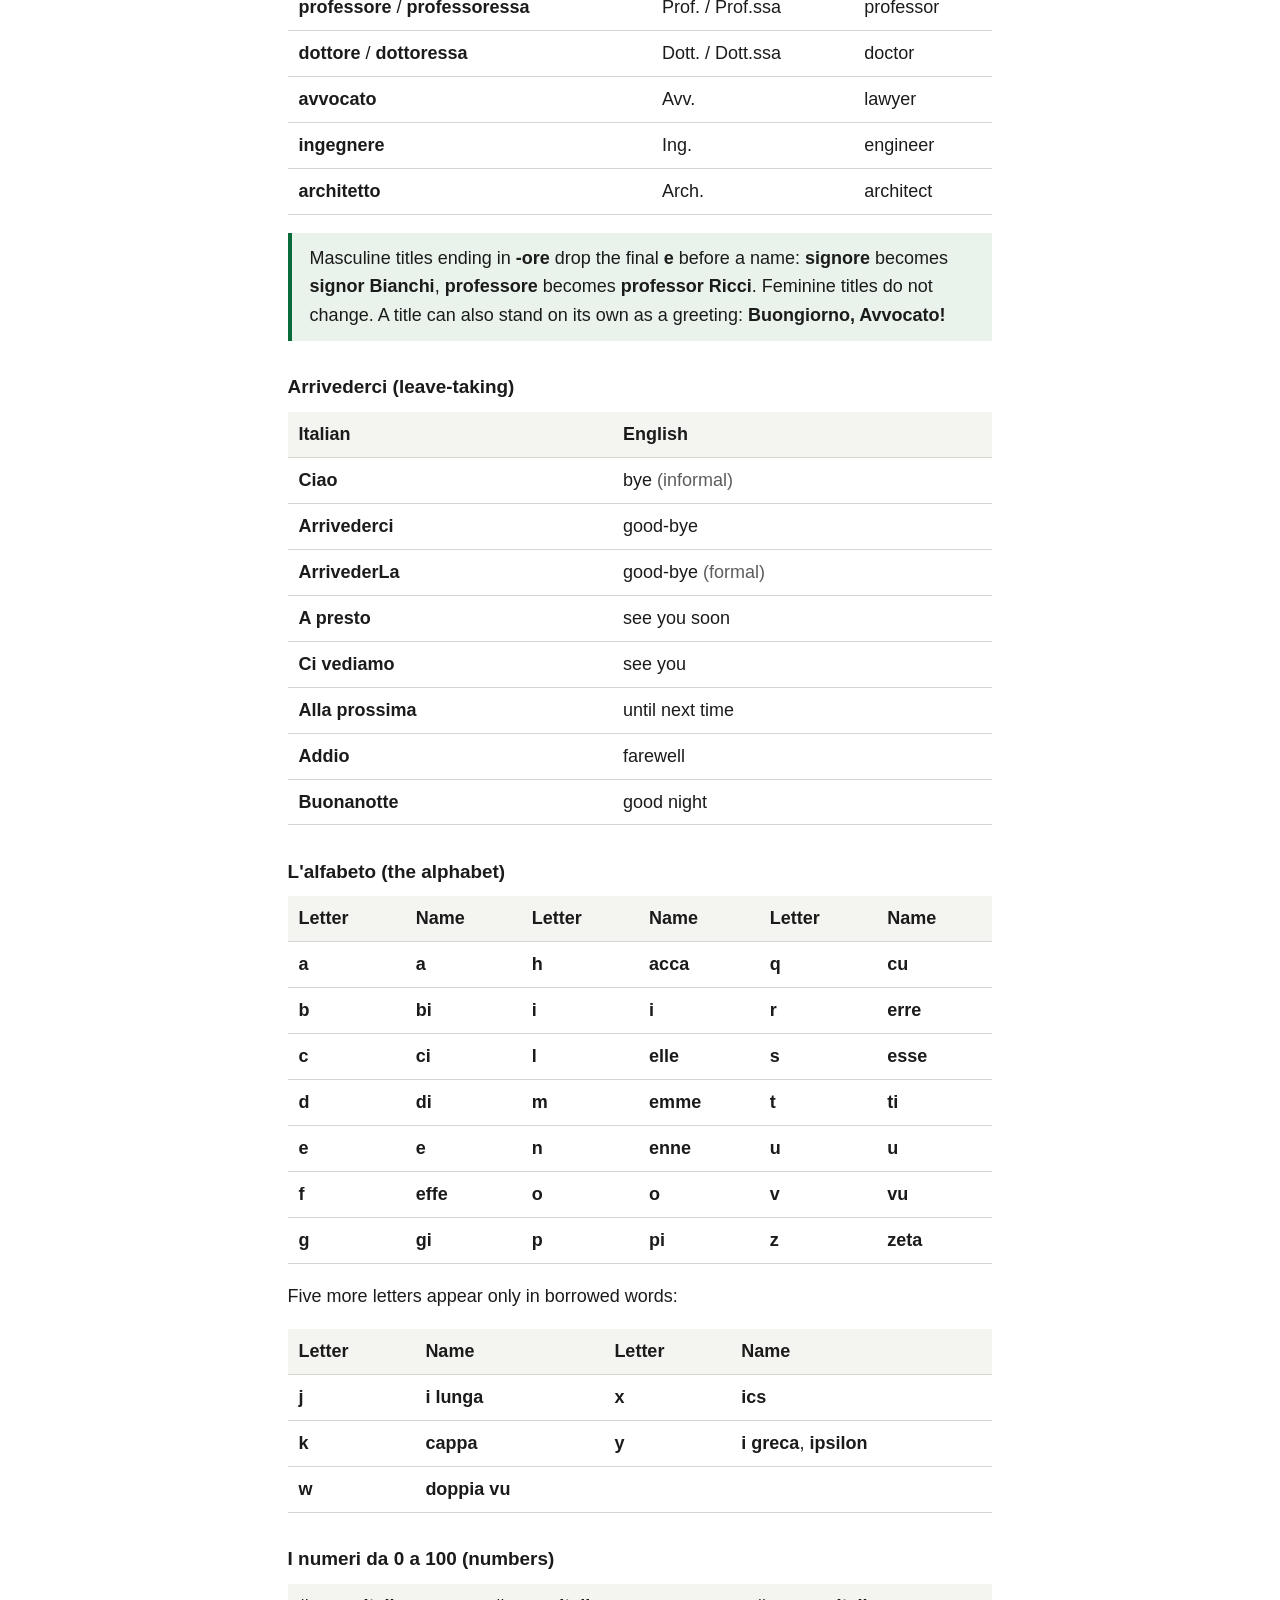
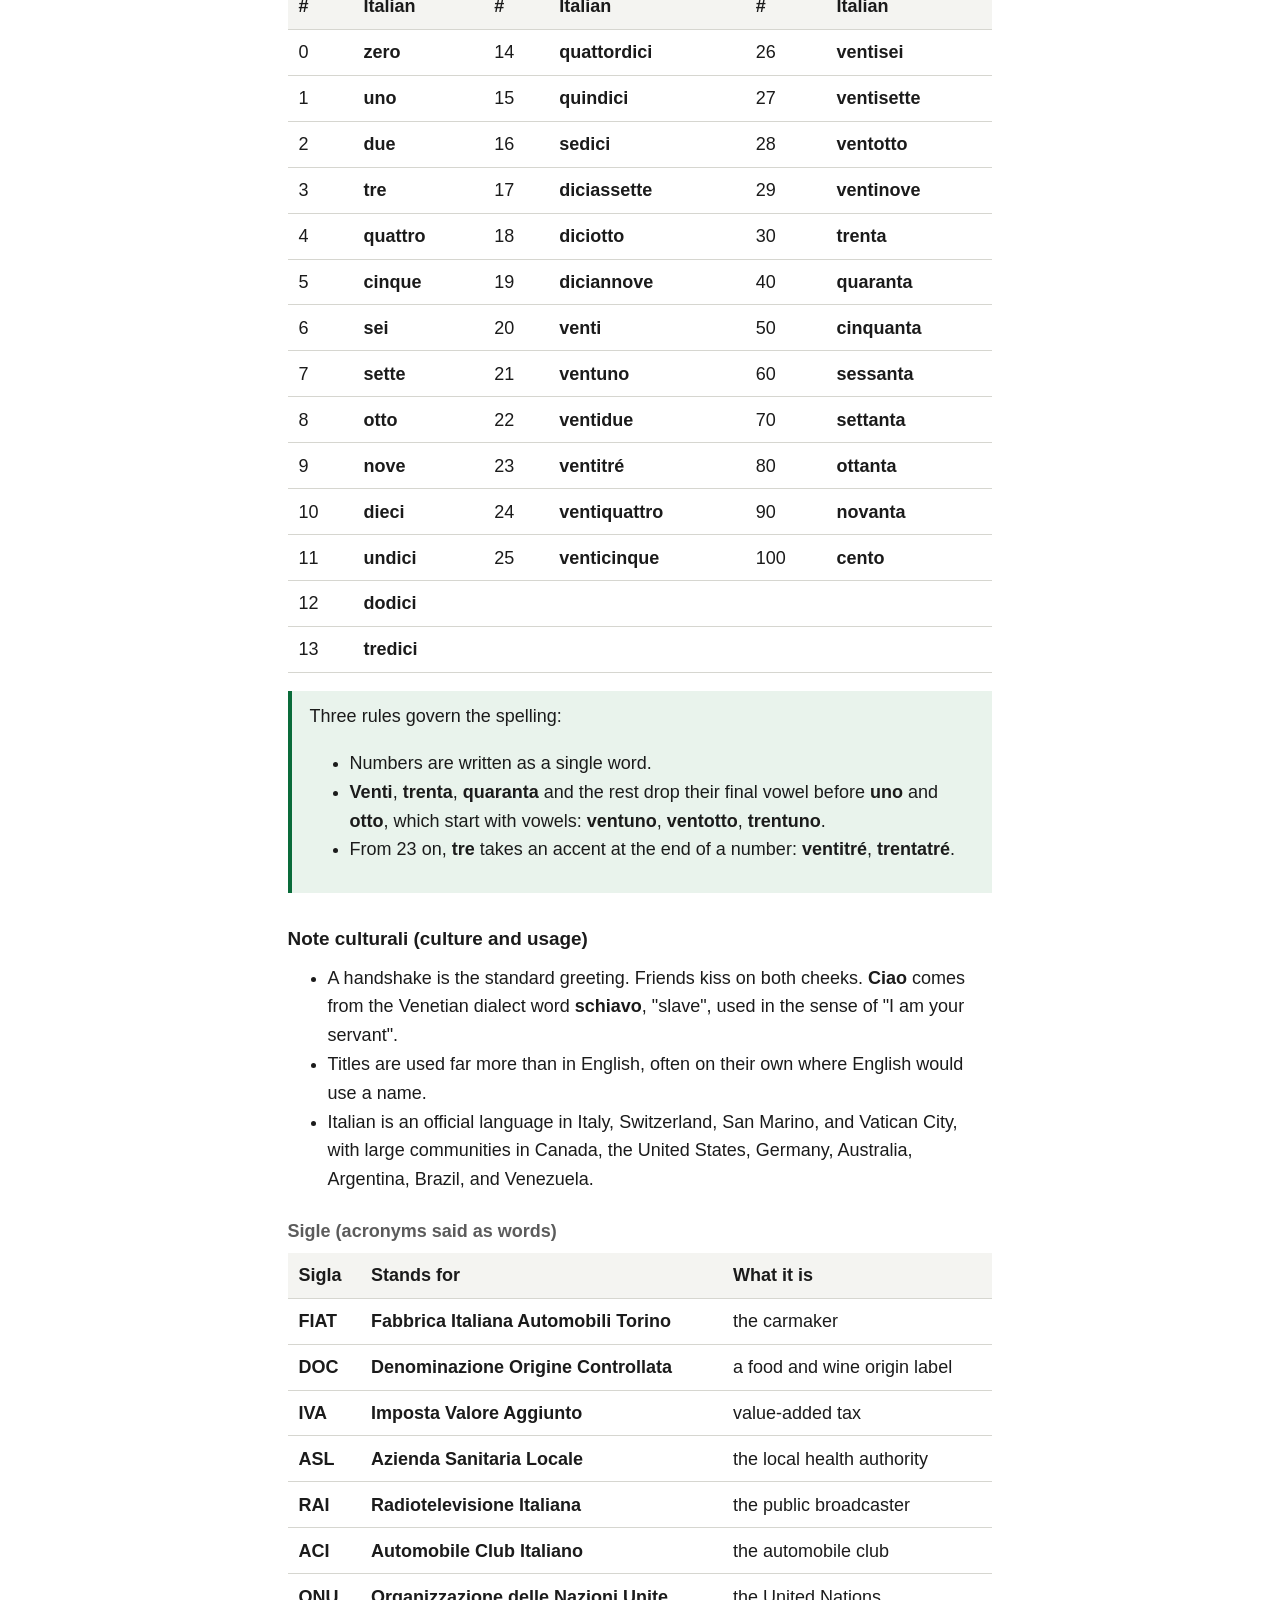
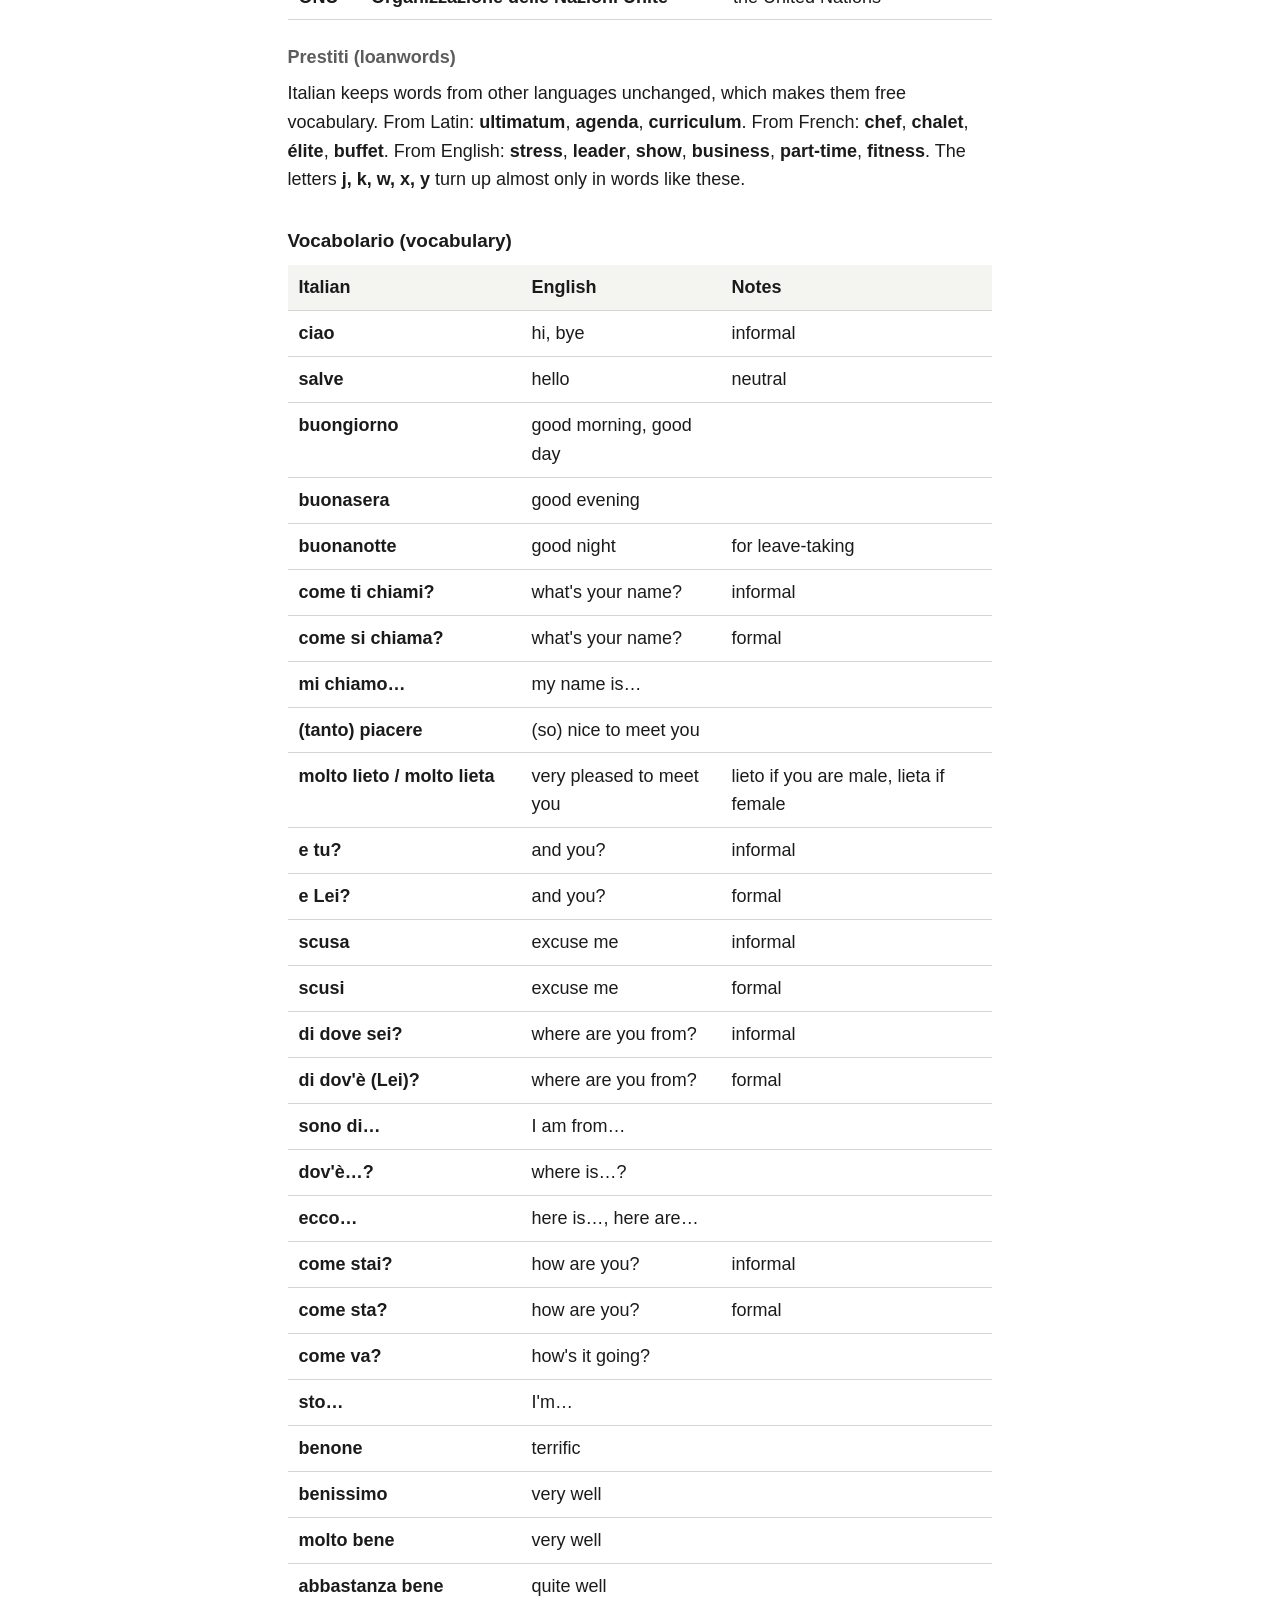
==== commit 676a96a0: "Add culture and usage notes to Unita Preliminare Restores the material cut from the Lo sapevi che bo" ====
--- a/index.html
+++ b/index.html
@@ -335,6 +335,30 @@
       </ul>
     </div>
 
+    <h4 id="textbook-unita-p-cultura">Note culturali (culture and usage)</h4>
+    <ul>
+      <li>A handshake is the standard greeting. Friends kiss on both cheeks. <i lang="it">Ciao</i> comes from the Venetian dialect word <i lang="it">schiavo</i>, "slave", used in the sense of "I am your servant".</li>
+      <li>Titles are used far more than in English, often on their own where English would use a name.</li>
+      <li>Italian is an official language in Italy, Switzerland, San Marino, and Vatican City, with large communities in Canada, the United States, Germany, Australia, Argentina, Brazil, and Venezuela.</li>
+    </ul>
+    <h5>Sigle (acronyms said as words)</h5>
+    <div class="table-wrap">
+      <table>
+        <thead><tr><th scope="col">Sigla</th><th scope="col">Stands for</th><th scope="col">What it is</th></tr></thead>
+        <tbody>
+          <tr><td><b lang="it">FIAT</b></td><td><i lang="it">Fabbrica Italiana Automobili Torino</i></td><td>the carmaker</td></tr>
+          <tr><td><b lang="it">DOC</b></td><td><i lang="it">Denominazione Origine Controllata</i></td><td>a food and wine origin label</td></tr>
+          <tr><td><b lang="it">IVA</b></td><td><i lang="it">Imposta Valore Aggiunto</i></td><td>value-added tax</td></tr>
+          <tr><td><b lang="it">ASL</b></td><td><i lang="it">Azienda Sanitaria Locale</i></td><td>the local health authority</td></tr>
+          <tr><td><b lang="it">RAI</b></td><td><i lang="it">Radiotelevisione Italiana</i></td><td>the public broadcaster</td></tr>
+          <tr><td><b lang="it">ACI</b></td><td><i lang="it">Automobile Club Italiano</i></td><td>the automobile club</td></tr>
+          <tr><td><b lang="it">ONU</b></td><td><i lang="it">Organizzazione delle Nazioni Unite</i></td><td>the United Nations</td></tr>
+        </tbody>
+      </table>
+    </div>
+    <h5>Prestiti (loanwords)</h5>
+    <p>Italian keeps words from other languages unchanged, which makes them free vocabulary. From Latin: <i lang="it">ultimatum</i>, <i lang="it">agenda</i>, <i lang="it">curriculum</i>. From French: <i lang="it">chef</i>, <i lang="it">chalet</i>, <i lang="it">élite</i>, <i lang="it">buffet</i>. From English: <i lang="it">stress</i>, <i lang="it">leader</i>, <i lang="it">show</i>, <i lang="it">business</i>, <i lang="it">part-time</i>, <i lang="it">fitness</i>. The letters <i lang="it">j, k, w, x, y</i> turn up almost only in words like these.</p>
+
     <h4 id="textbook-unita-p-vocab">Vocabolario (vocabulary)</h4>
     <div data-vocab="textbook/unita-p"></div>
     <p class="no-print"><a href="flashcards.html?session=textbook/unita-p">Practice this vocabulary as flashcards</a></p>
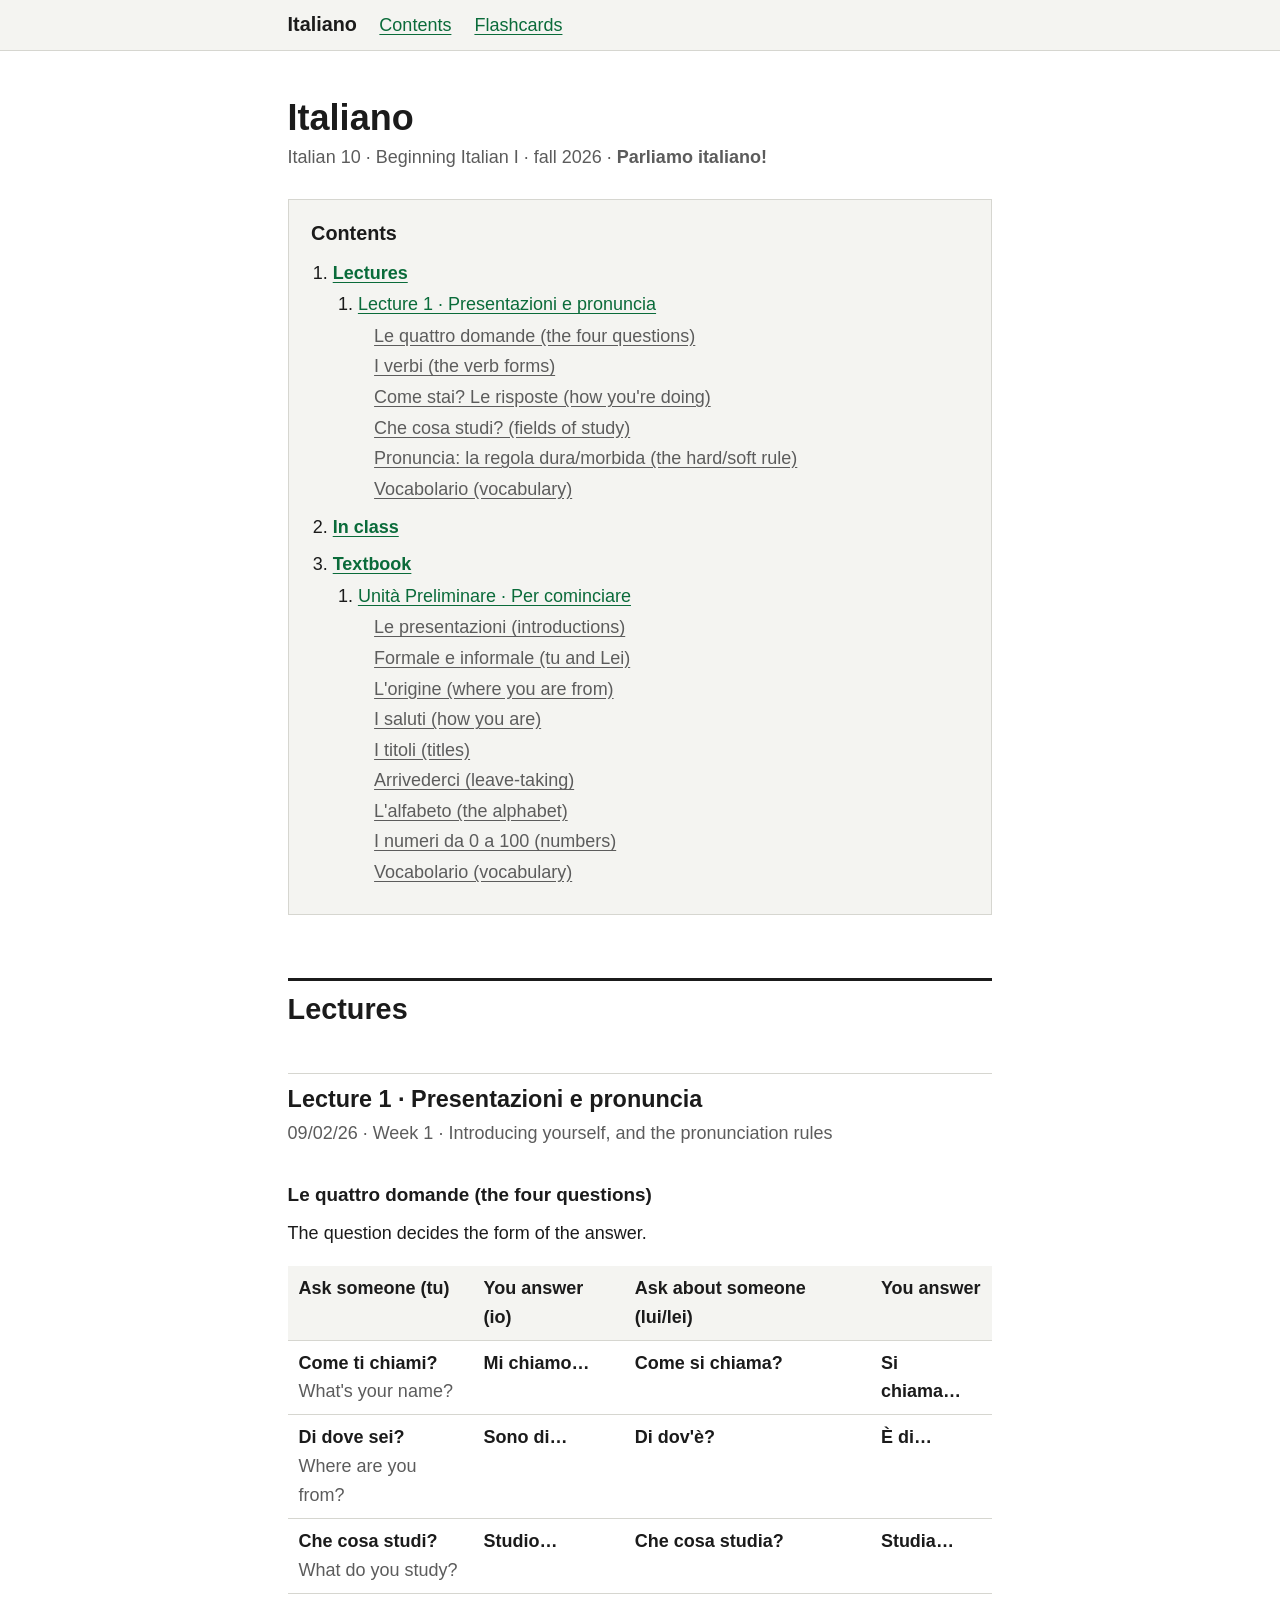
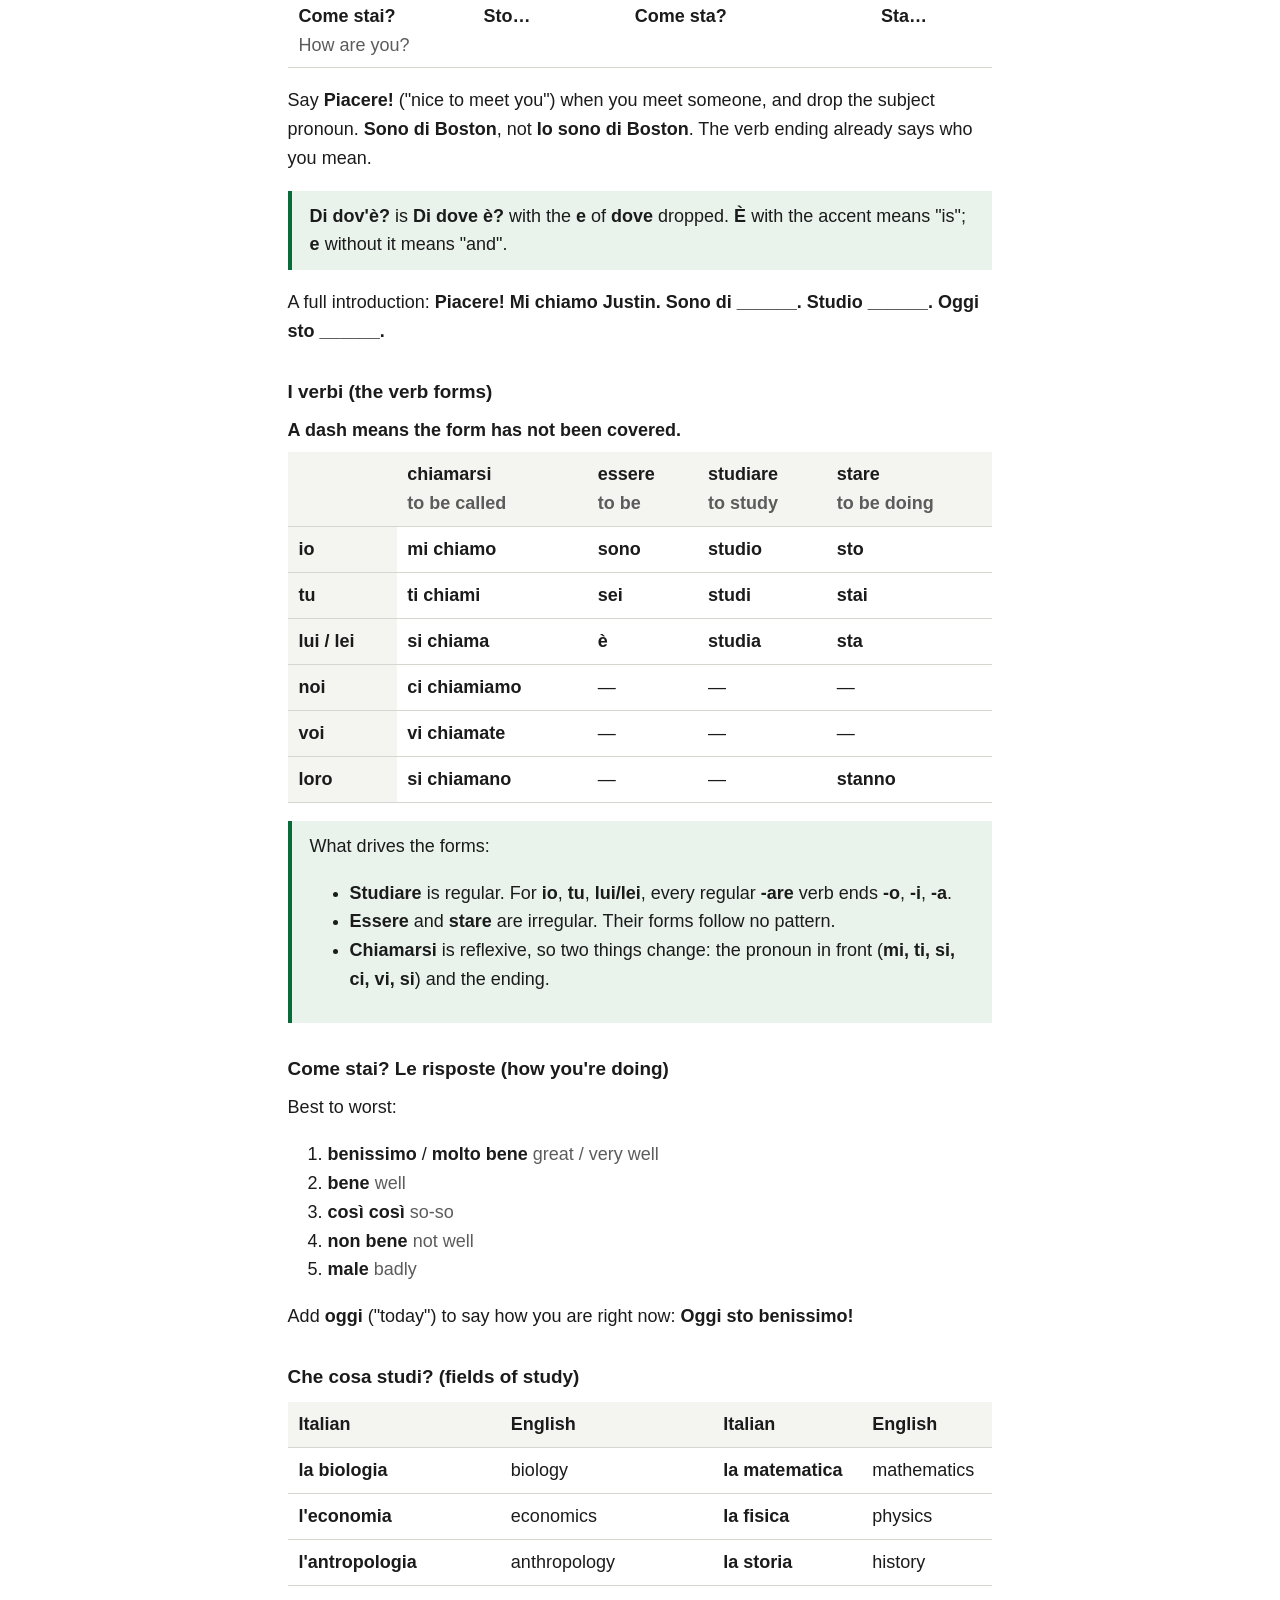
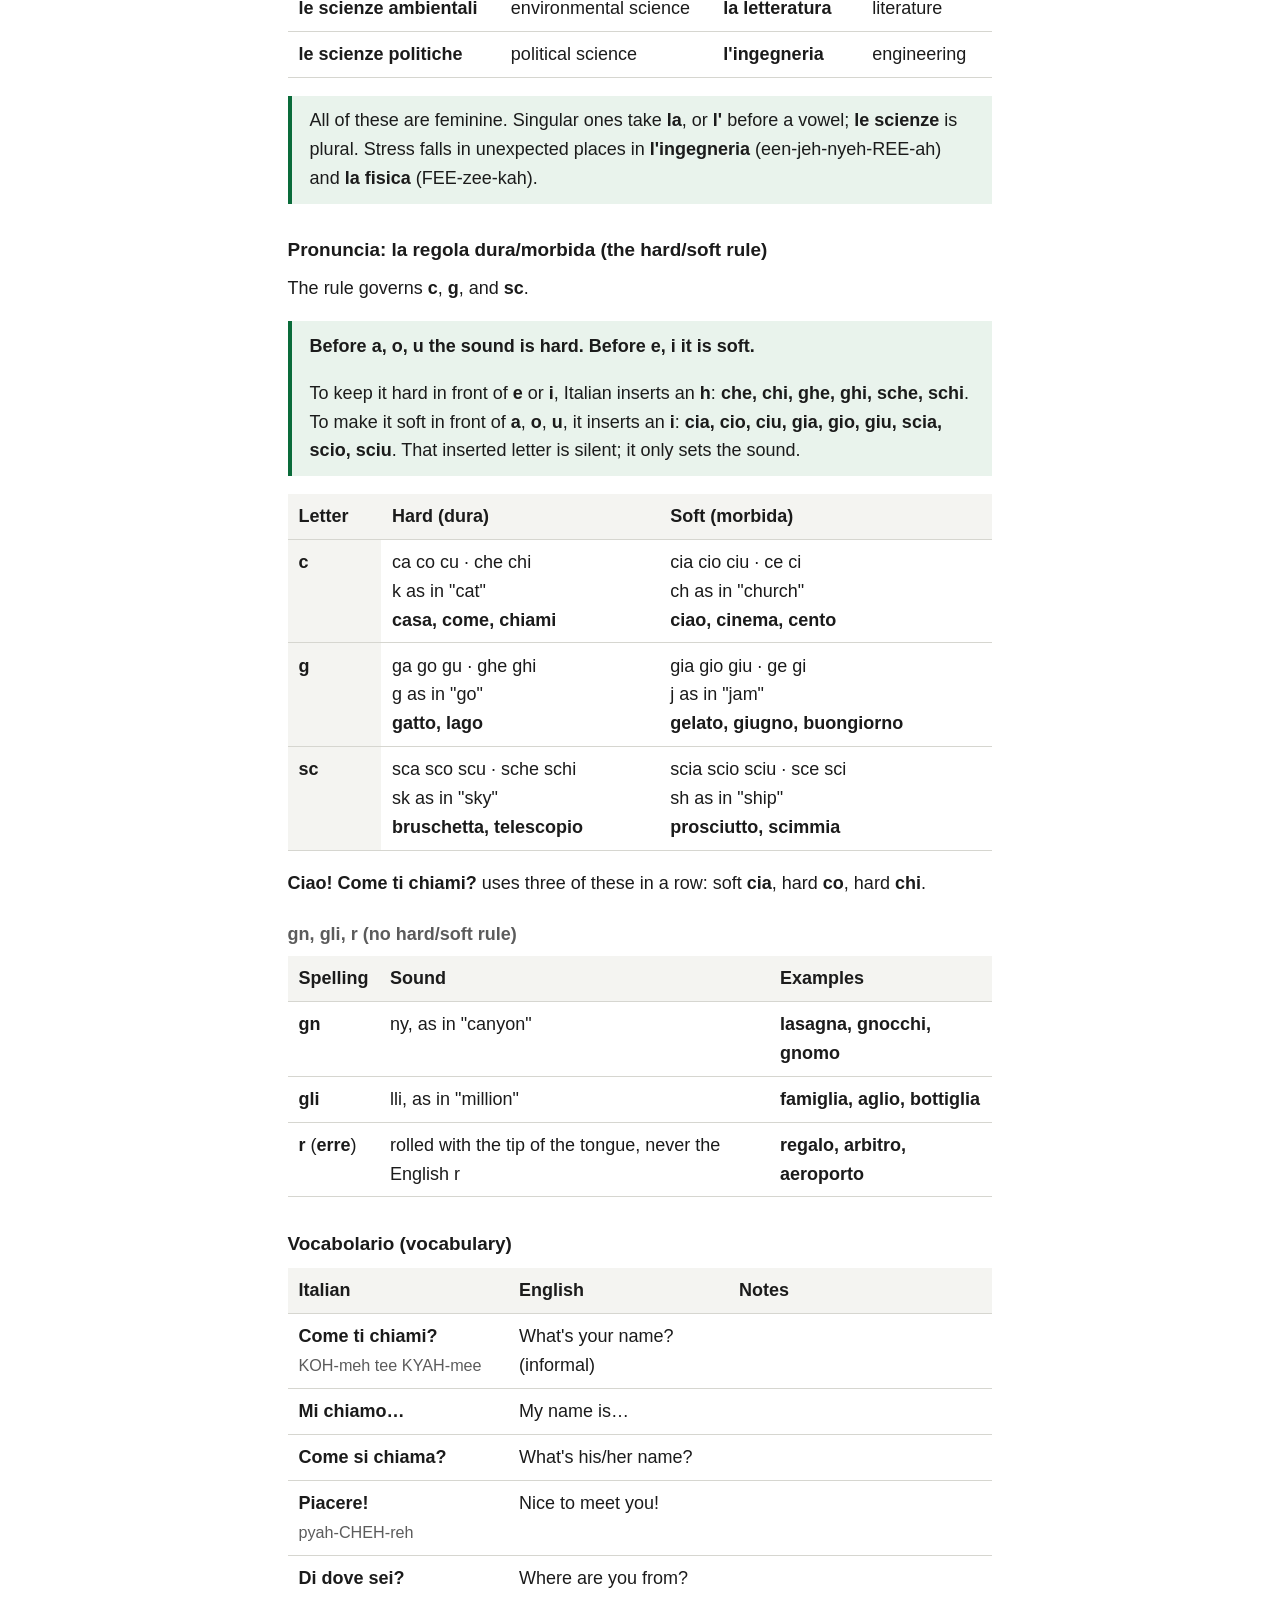
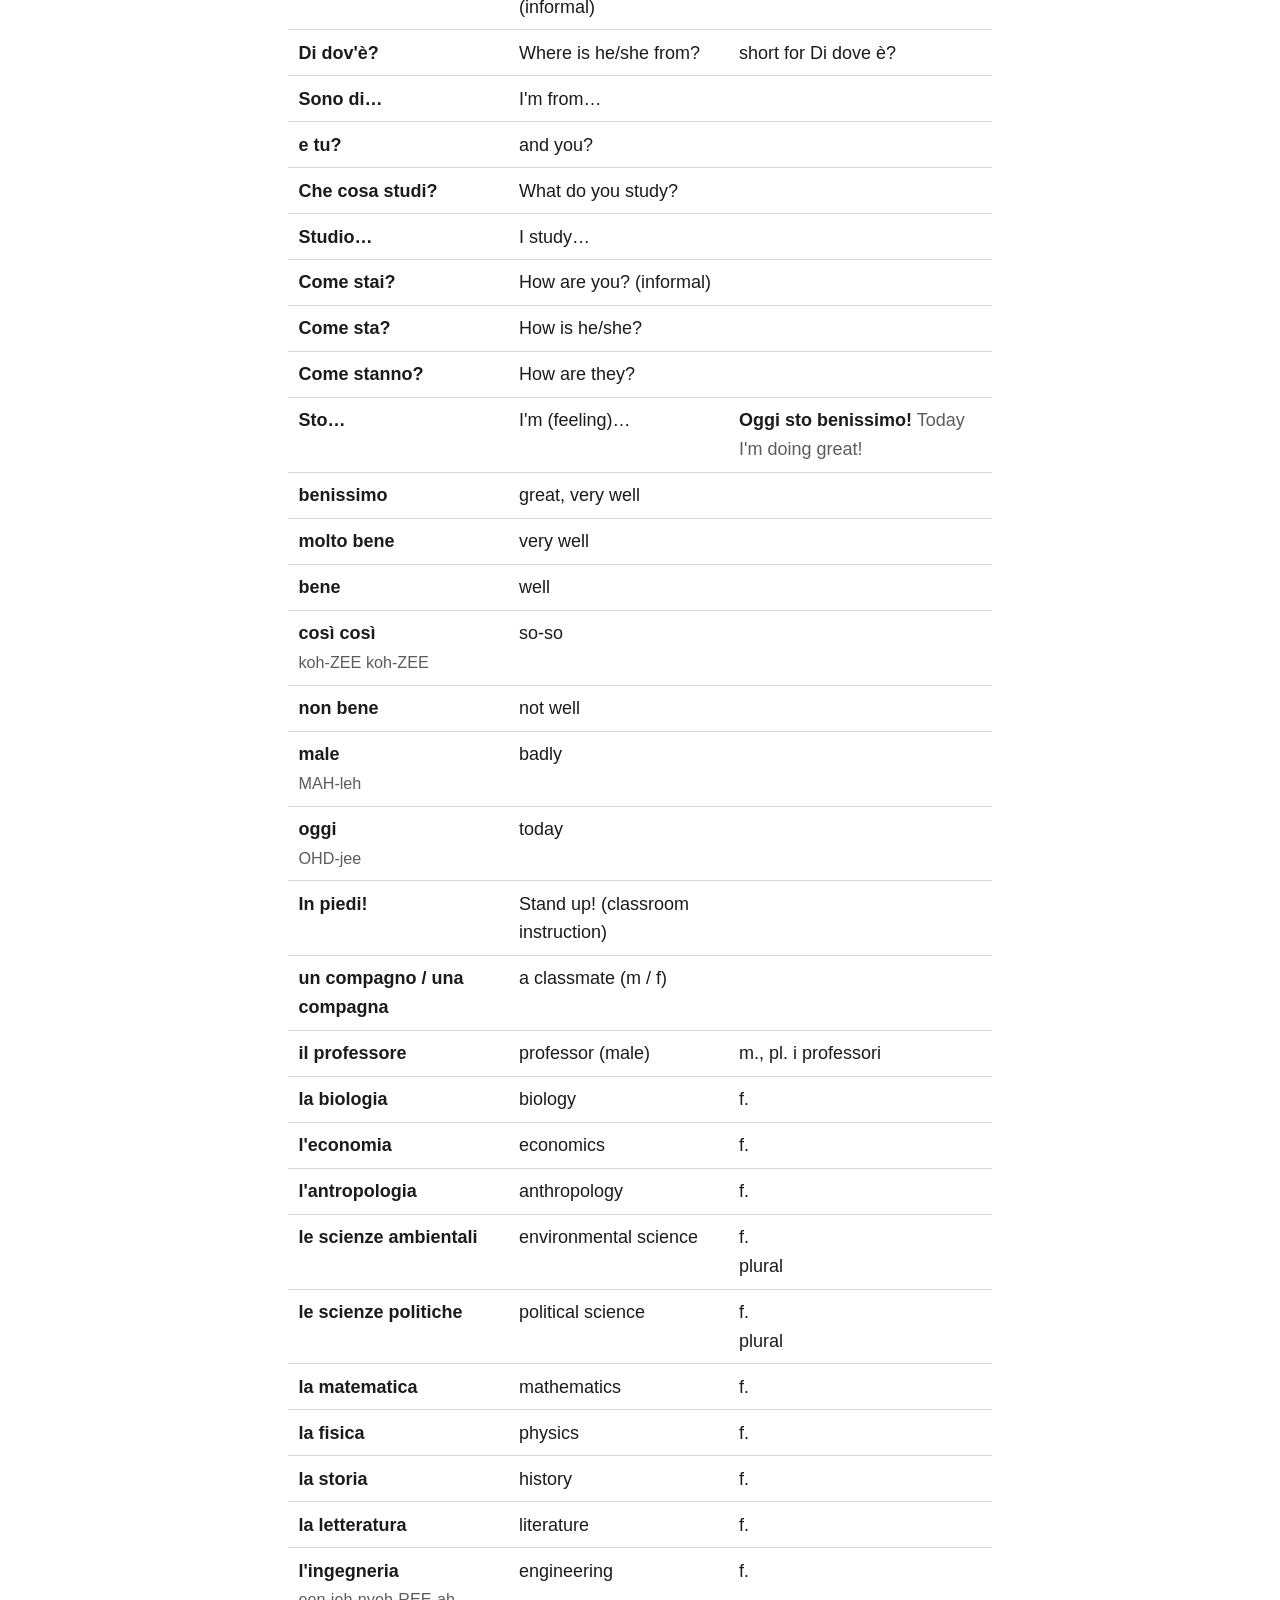
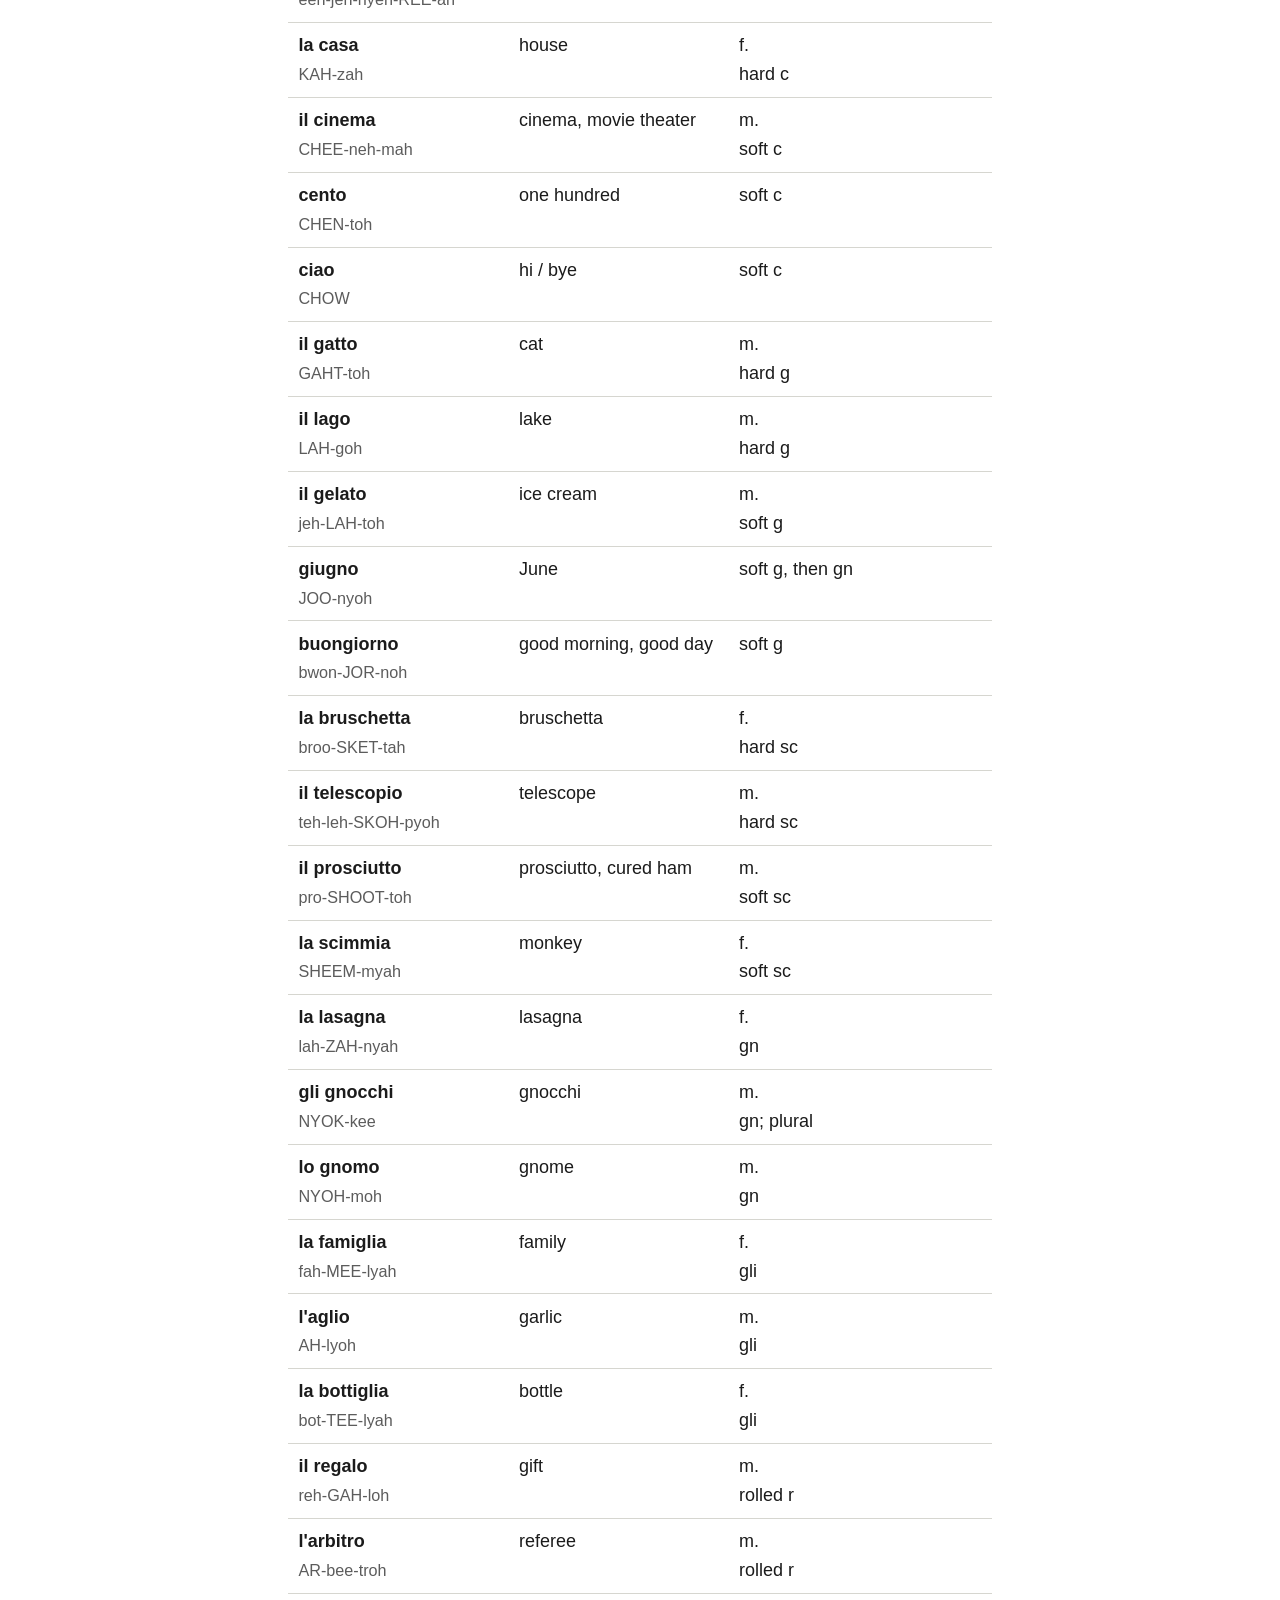
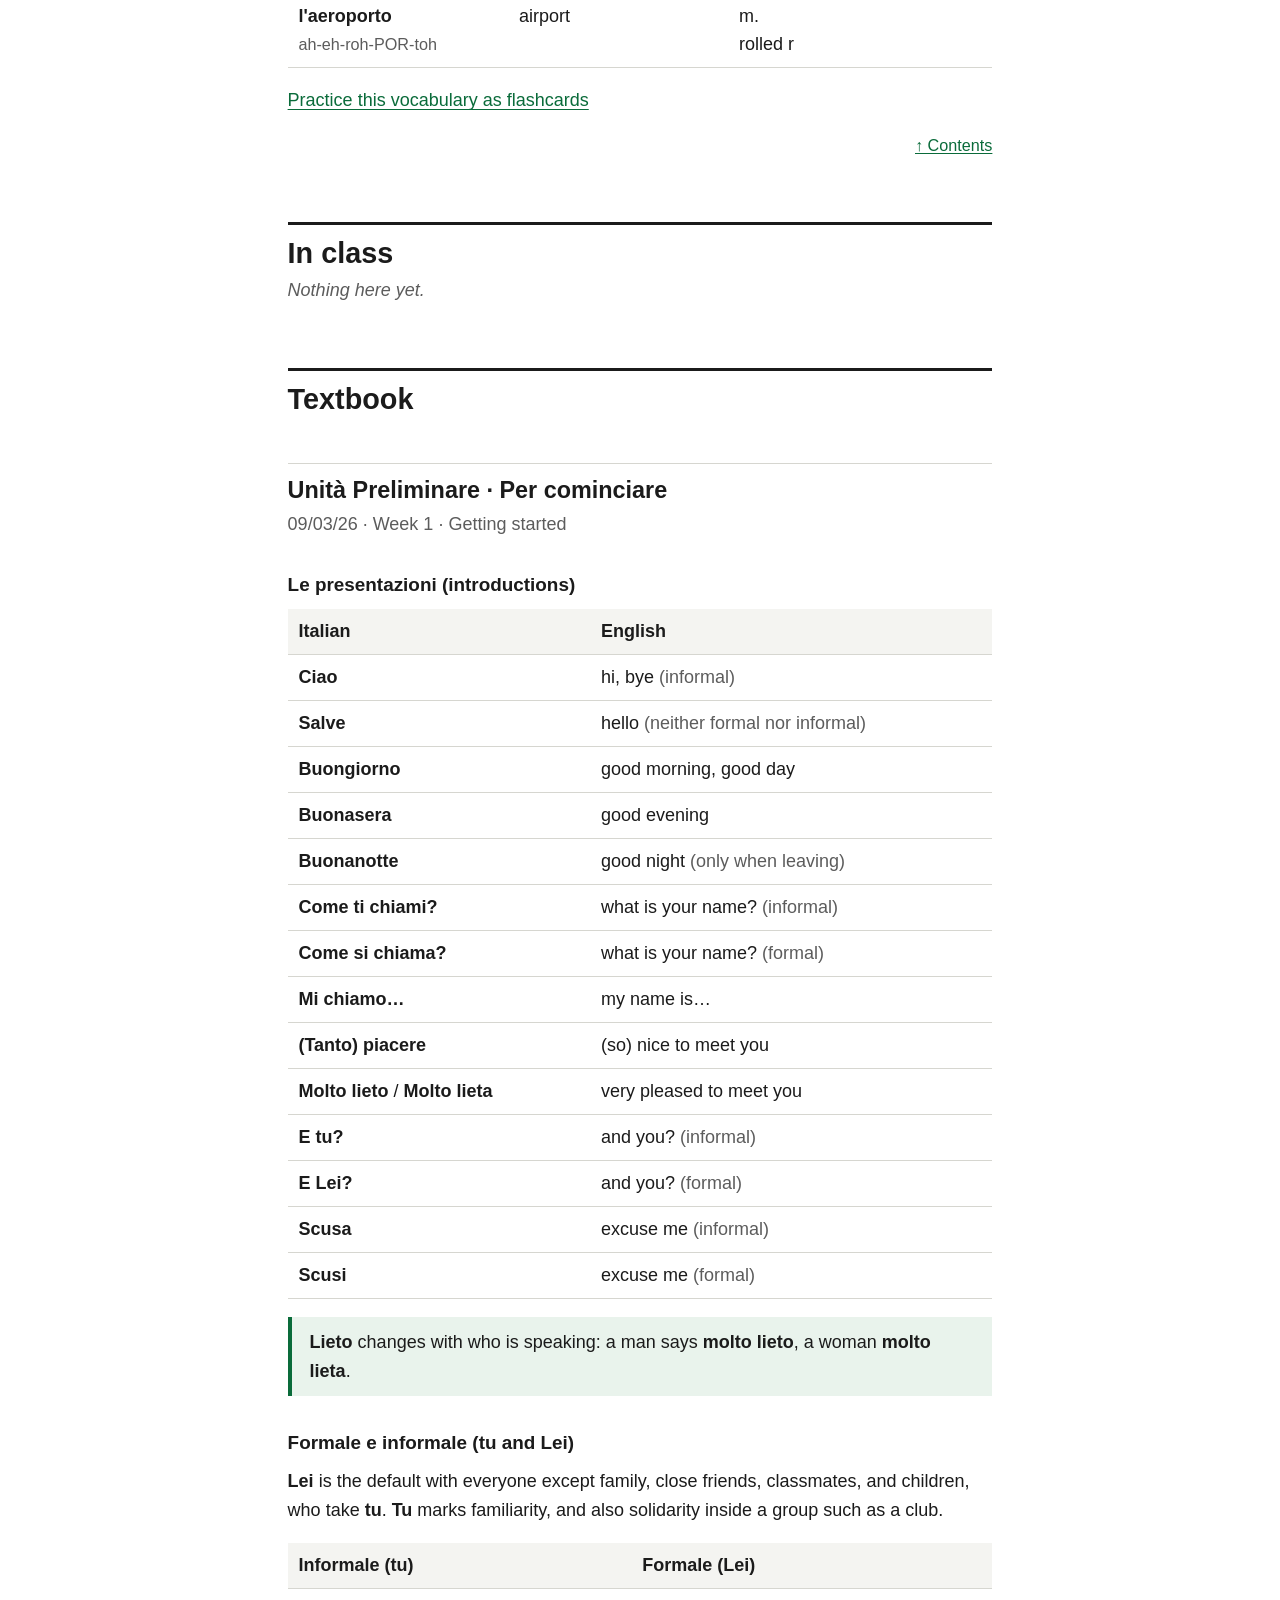
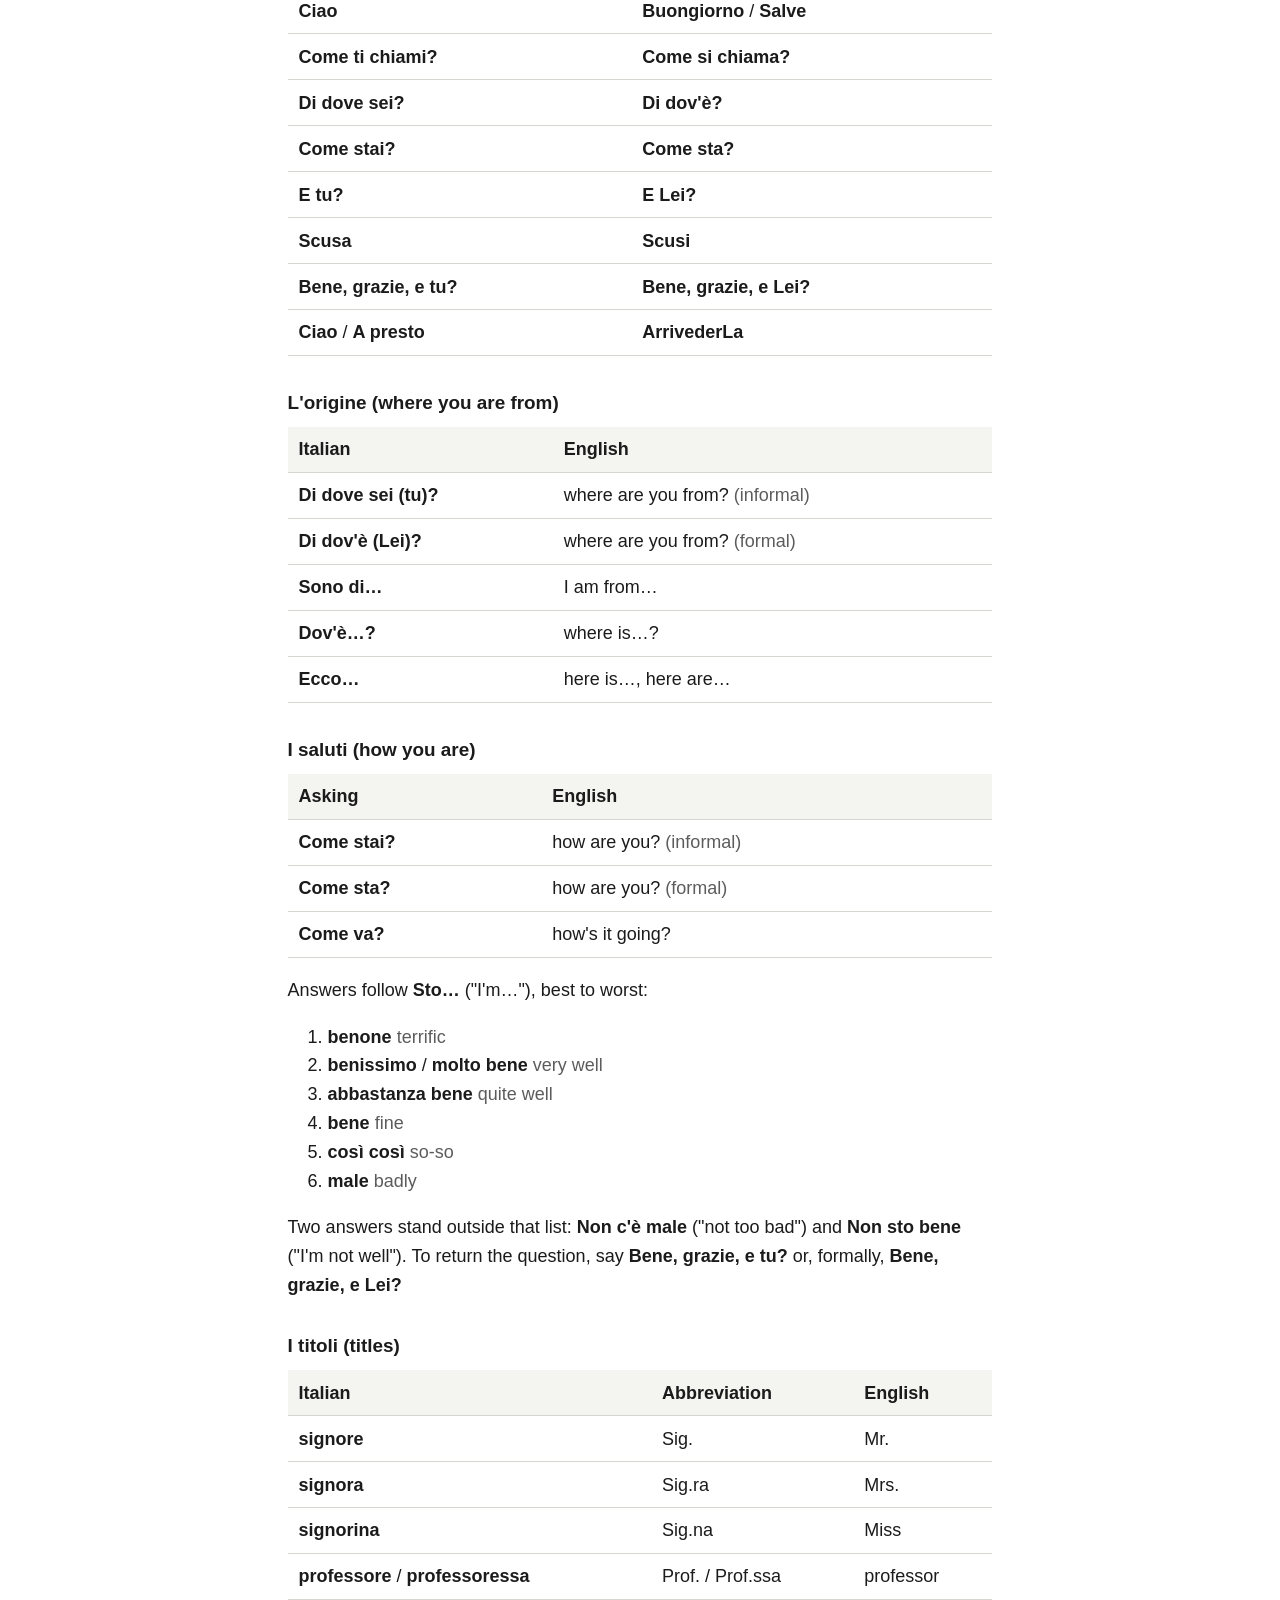
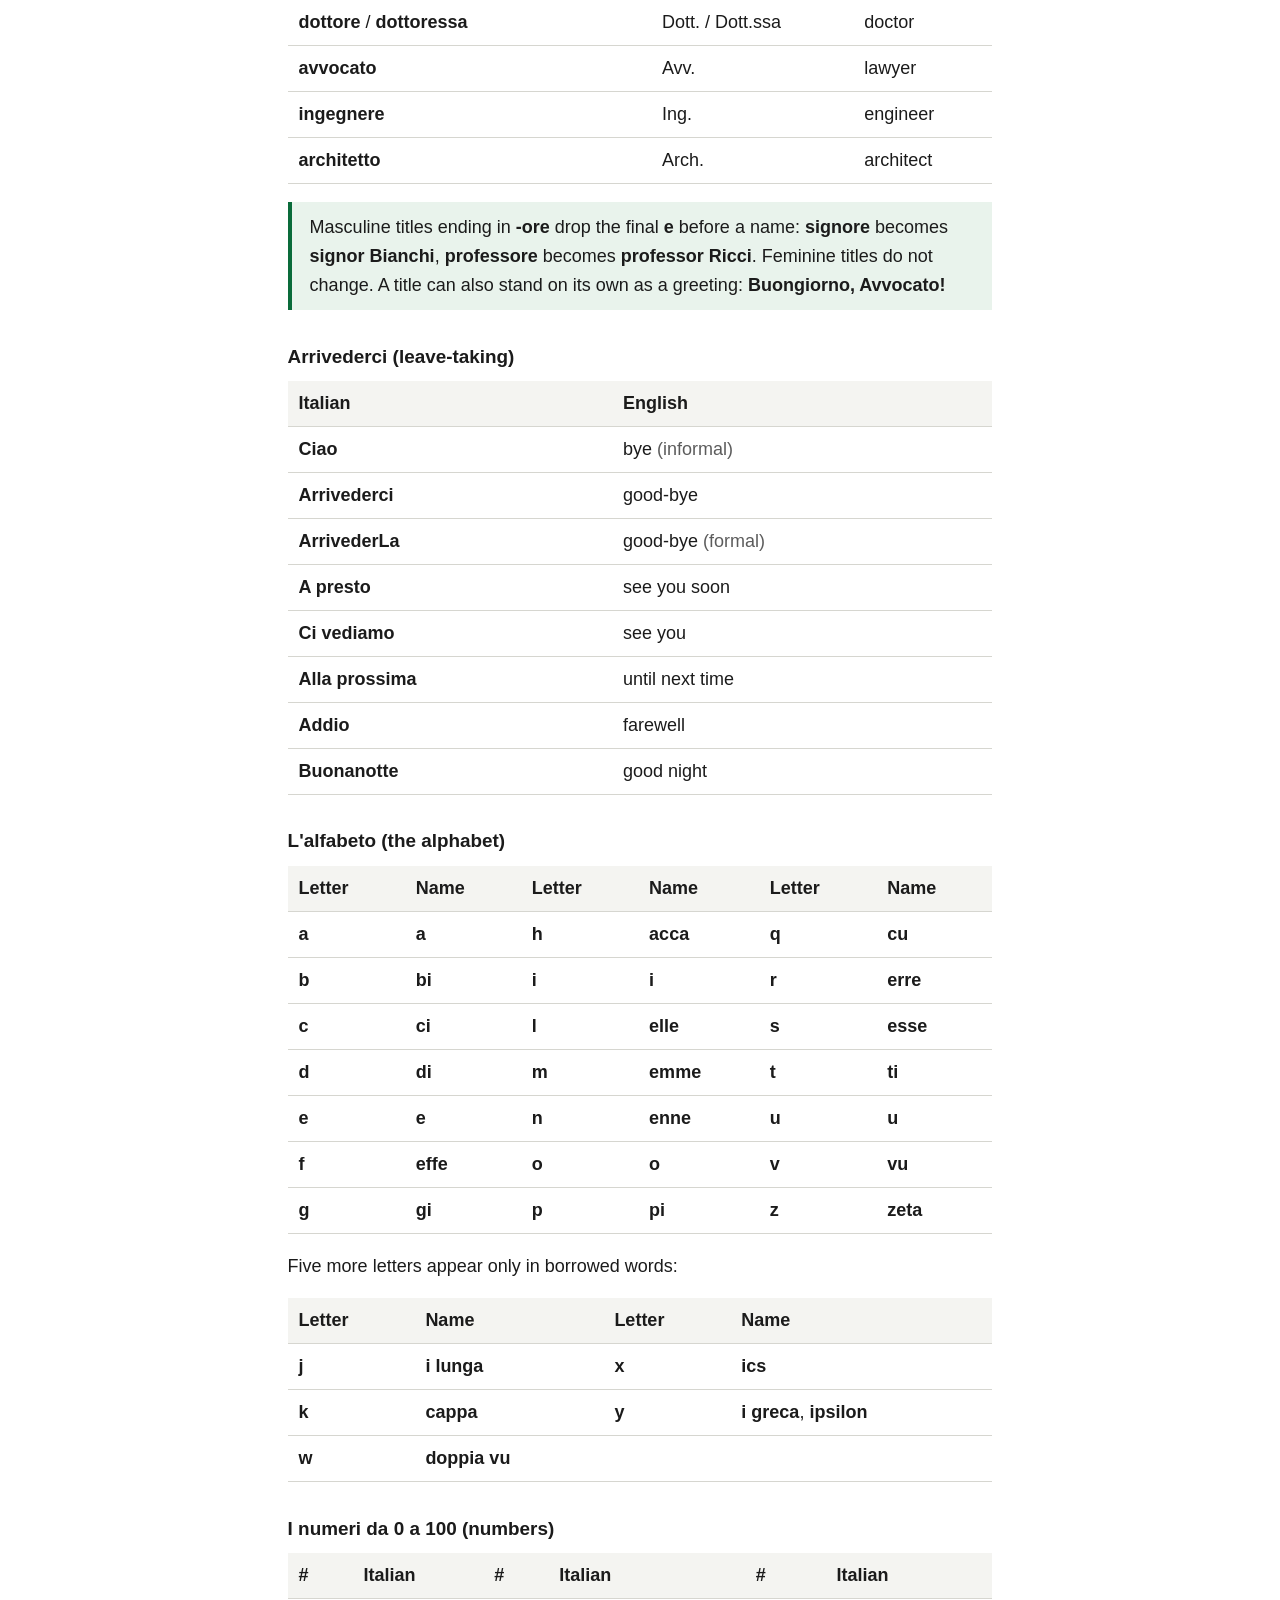
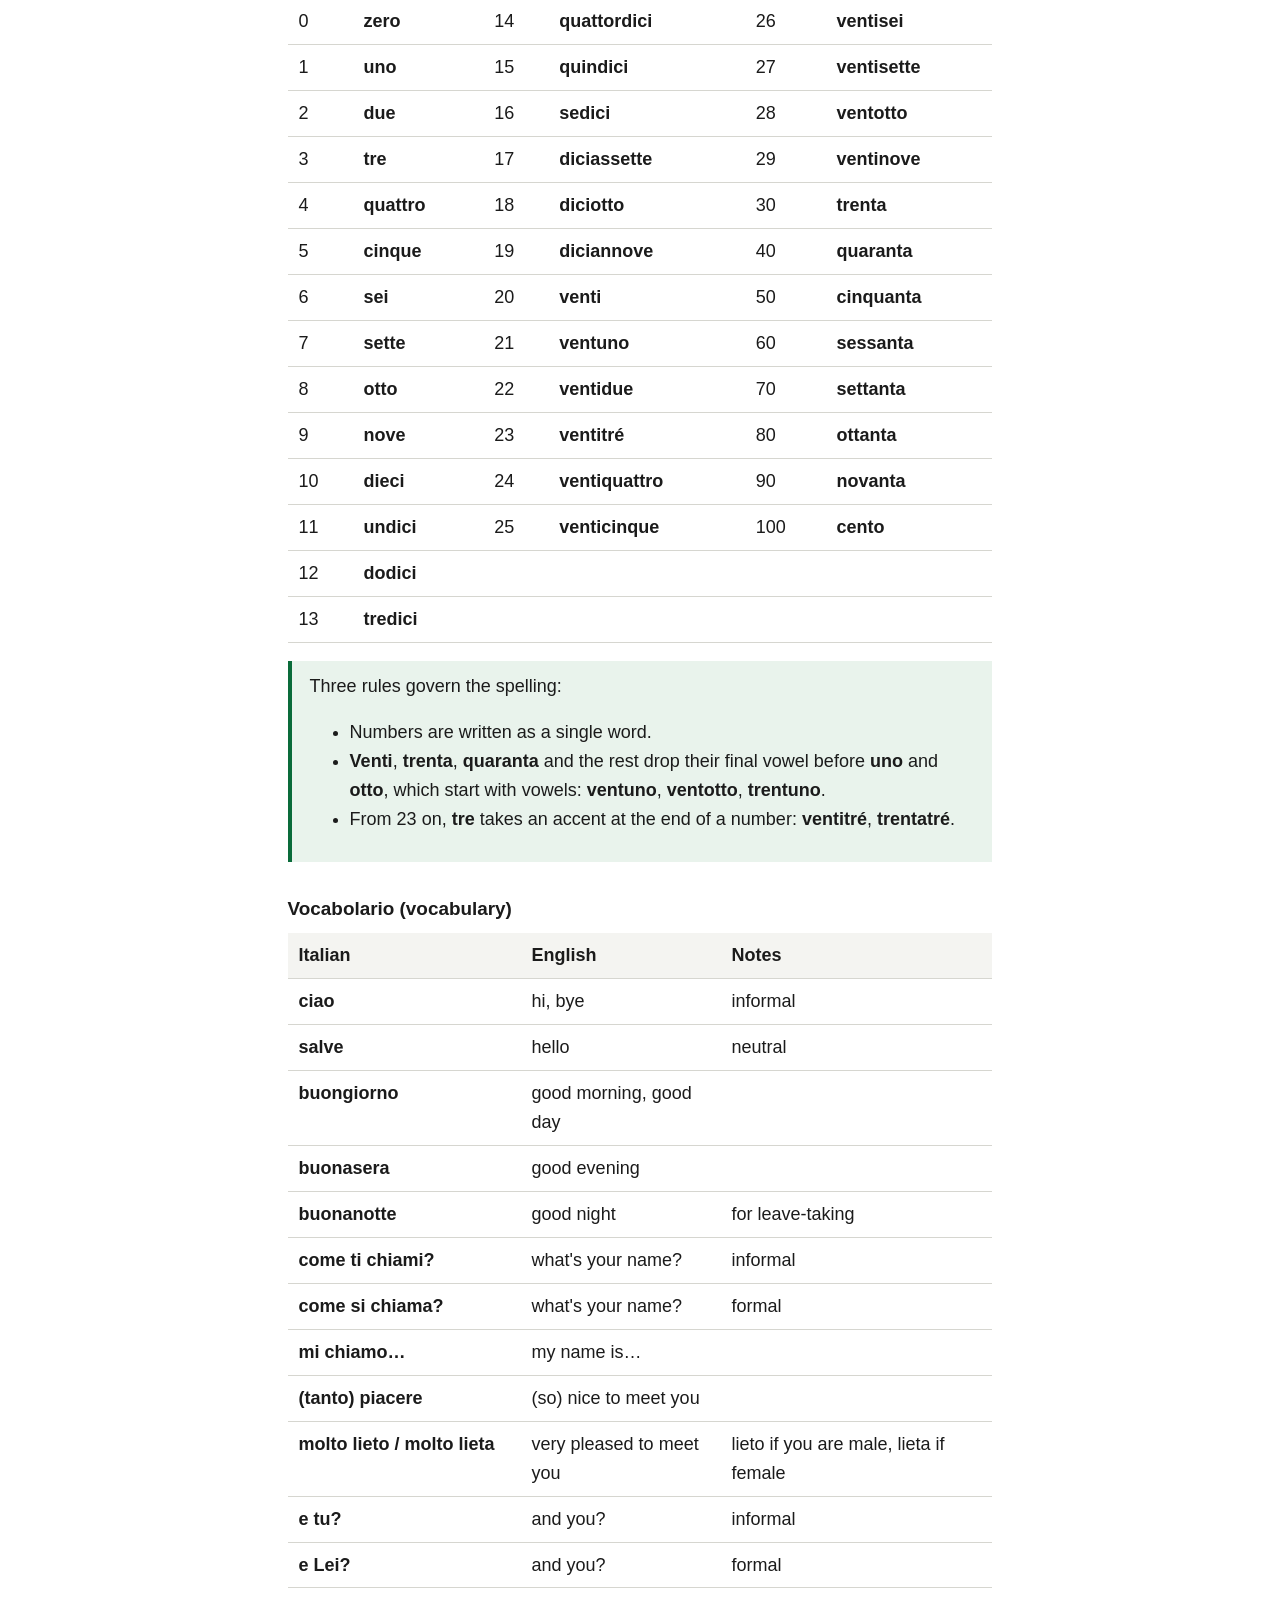
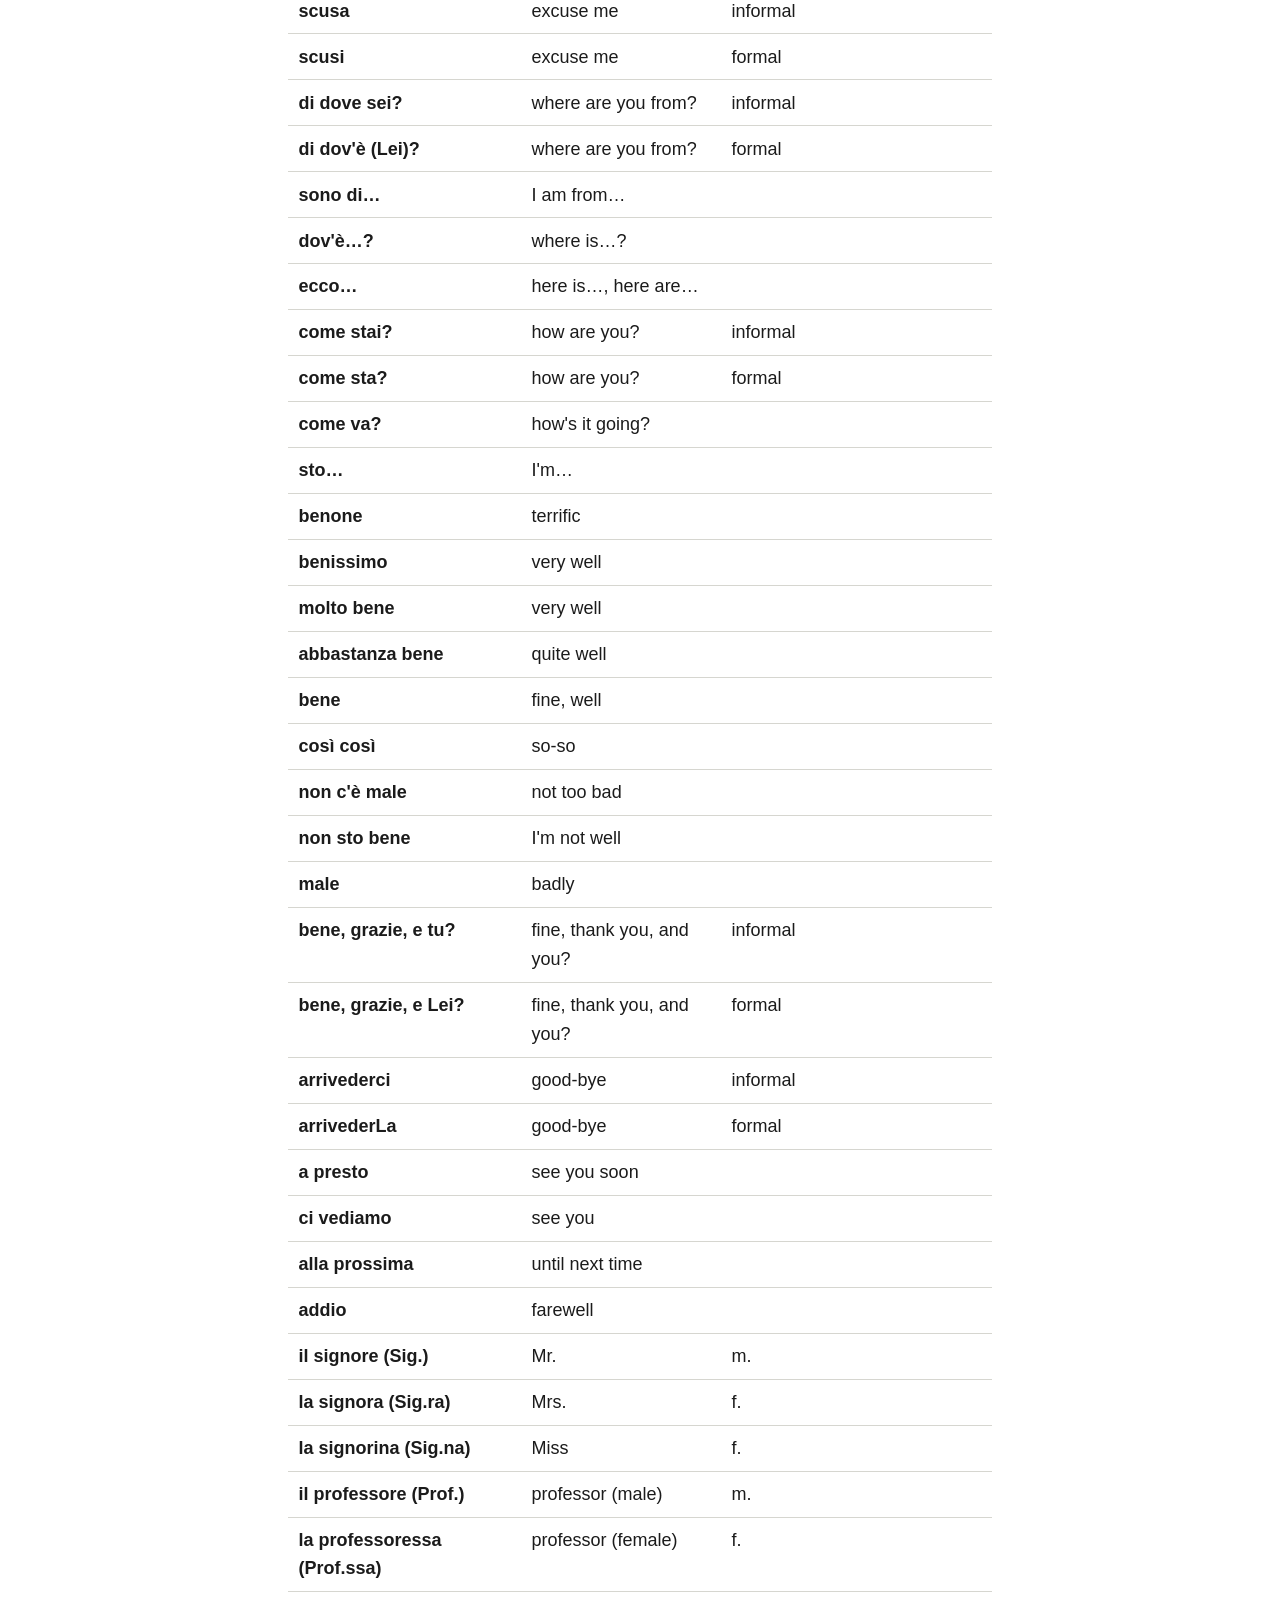
==== commit ccb61eb9: "Revert the culture notes section Co-Authored-By: Claude Opus 5 <noreply@anthropic.com>" ====
--- a/index.html
+++ b/index.html
@@ -335,30 +335,6 @@
       </ul>
     </div>
 
-    <h4 id="textbook-unita-p-cultura">Note culturali (culture and usage)</h4>
-    <ul>
-      <li>A handshake is the standard greeting. Friends kiss on both cheeks. <i lang="it">Ciao</i> comes from the Venetian dialect word <i lang="it">schiavo</i>, "slave", used in the sense of "I am your servant".</li>
-      <li>Titles are used far more than in English, often on their own where English would use a name.</li>
-      <li>Italian is an official language in Italy, Switzerland, San Marino, and Vatican City, with large communities in Canada, the United States, Germany, Australia, Argentina, Brazil, and Venezuela.</li>
-    </ul>
-    <h5>Sigle (acronyms said as words)</h5>
-    <div class="table-wrap">
-      <table>
-        <thead><tr><th scope="col">Sigla</th><th scope="col">Stands for</th><th scope="col">What it is</th></tr></thead>
-        <tbody>
-          <tr><td><b lang="it">FIAT</b></td><td><i lang="it">Fabbrica Italiana Automobili Torino</i></td><td>the carmaker</td></tr>
-          <tr><td><b lang="it">DOC</b></td><td><i lang="it">Denominazione Origine Controllata</i></td><td>a food and wine origin label</td></tr>
-          <tr><td><b lang="it">IVA</b></td><td><i lang="it">Imposta Valore Aggiunto</i></td><td>value-added tax</td></tr>
-          <tr><td><b lang="it">ASL</b></td><td><i lang="it">Azienda Sanitaria Locale</i></td><td>the local health authority</td></tr>
-          <tr><td><b lang="it">RAI</b></td><td><i lang="it">Radiotelevisione Italiana</i></td><td>the public broadcaster</td></tr>
-          <tr><td><b lang="it">ACI</b></td><td><i lang="it">Automobile Club Italiano</i></td><td>the automobile club</td></tr>
-          <tr><td><b lang="it">ONU</b></td><td><i lang="it">Organizzazione delle Nazioni Unite</i></td><td>the United Nations</td></tr>
-        </tbody>
-      </table>
-    </div>
-    <h5>Prestiti (loanwords)</h5>
-    <p>Italian keeps words from other languages unchanged, which makes them free vocabulary. From Latin: <i lang="it">ultimatum</i>, <i lang="it">agenda</i>, <i lang="it">curriculum</i>. From French: <i lang="it">chef</i>, <i lang="it">chalet</i>, <i lang="it">élite</i>, <i lang="it">buffet</i>. From English: <i lang="it">stress</i>, <i lang="it">leader</i>, <i lang="it">show</i>, <i lang="it">business</i>, <i lang="it">part-time</i>, <i lang="it">fitness</i>. The letters <i lang="it">j, k, w, x, y</i> turn up almost only in words like these.</p>
-
     <h4 id="textbook-unita-p-vocab">Vocabolario (vocabulary)</h4>
     <div data-vocab="textbook/unita-p"></div>
     <p class="no-print"><a href="flashcards.html?session=textbook/unita-p">Practice this vocabulary as flashcards</a></p>
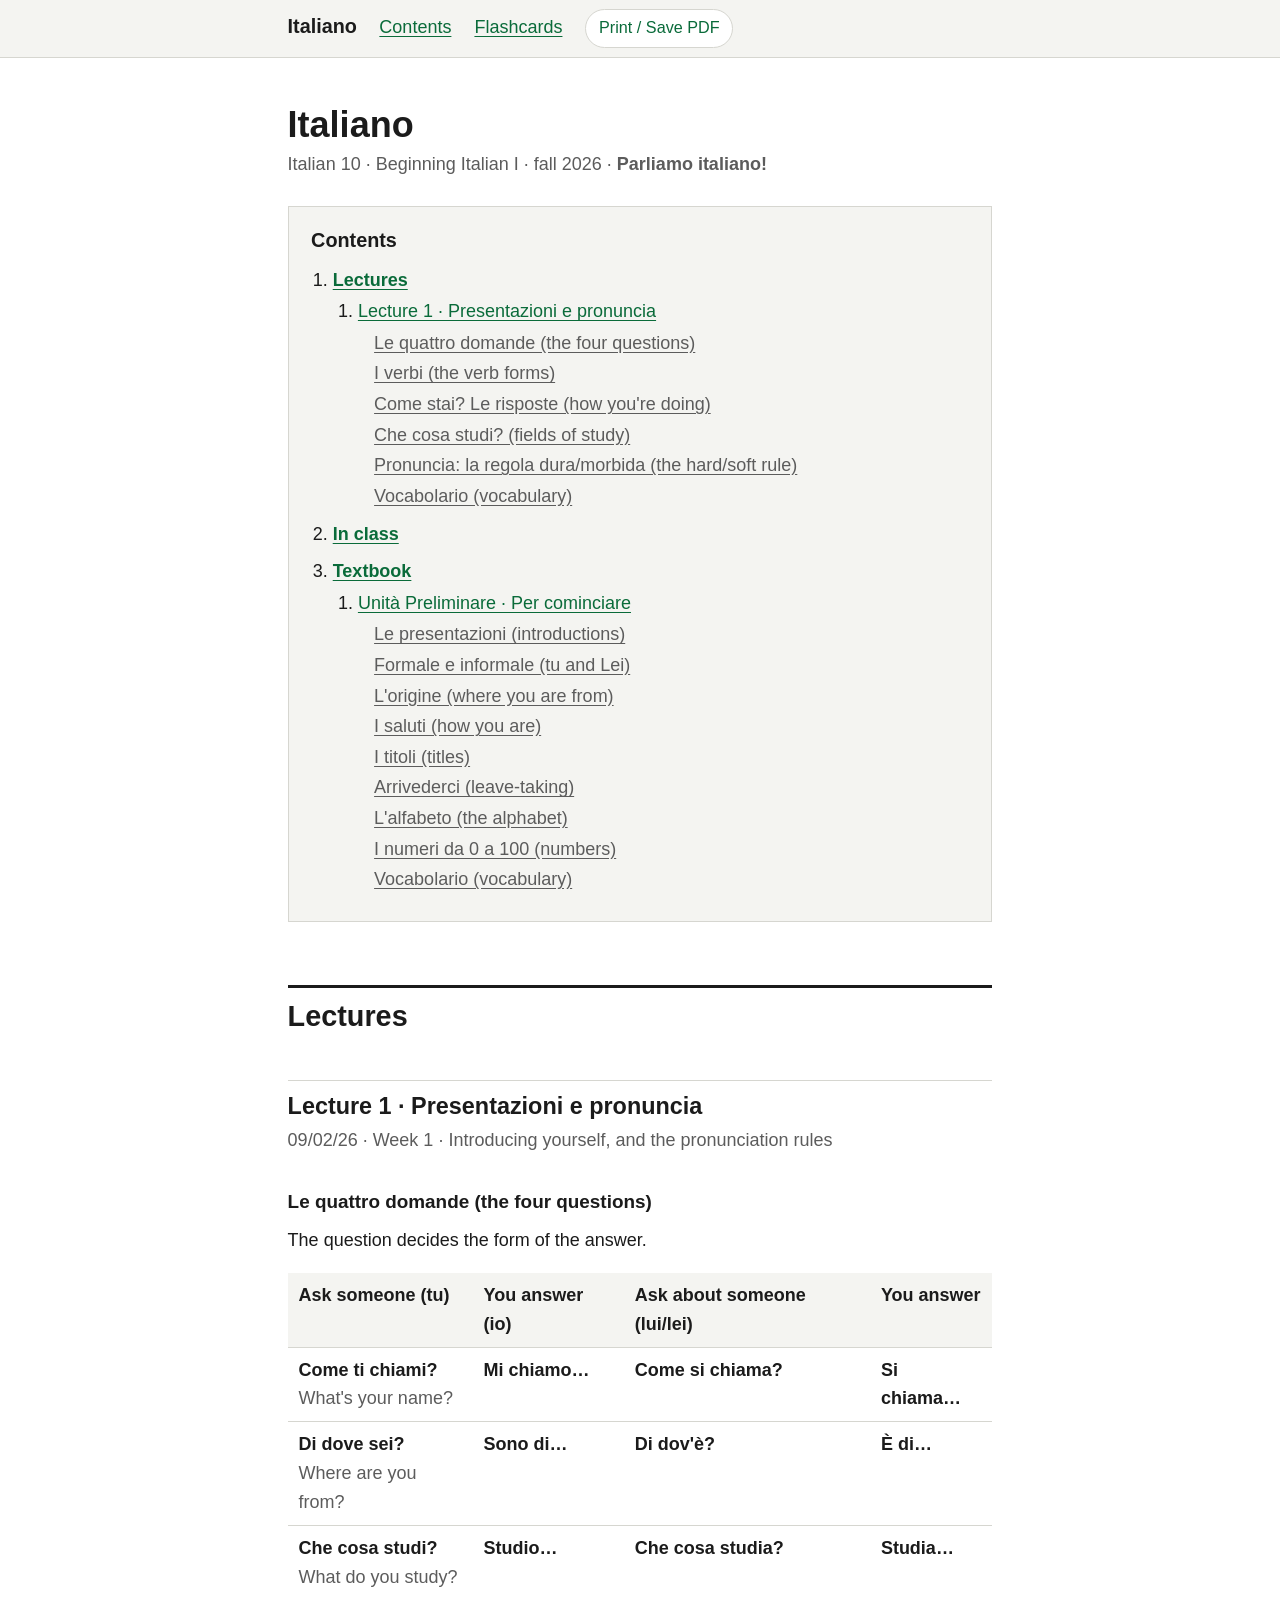
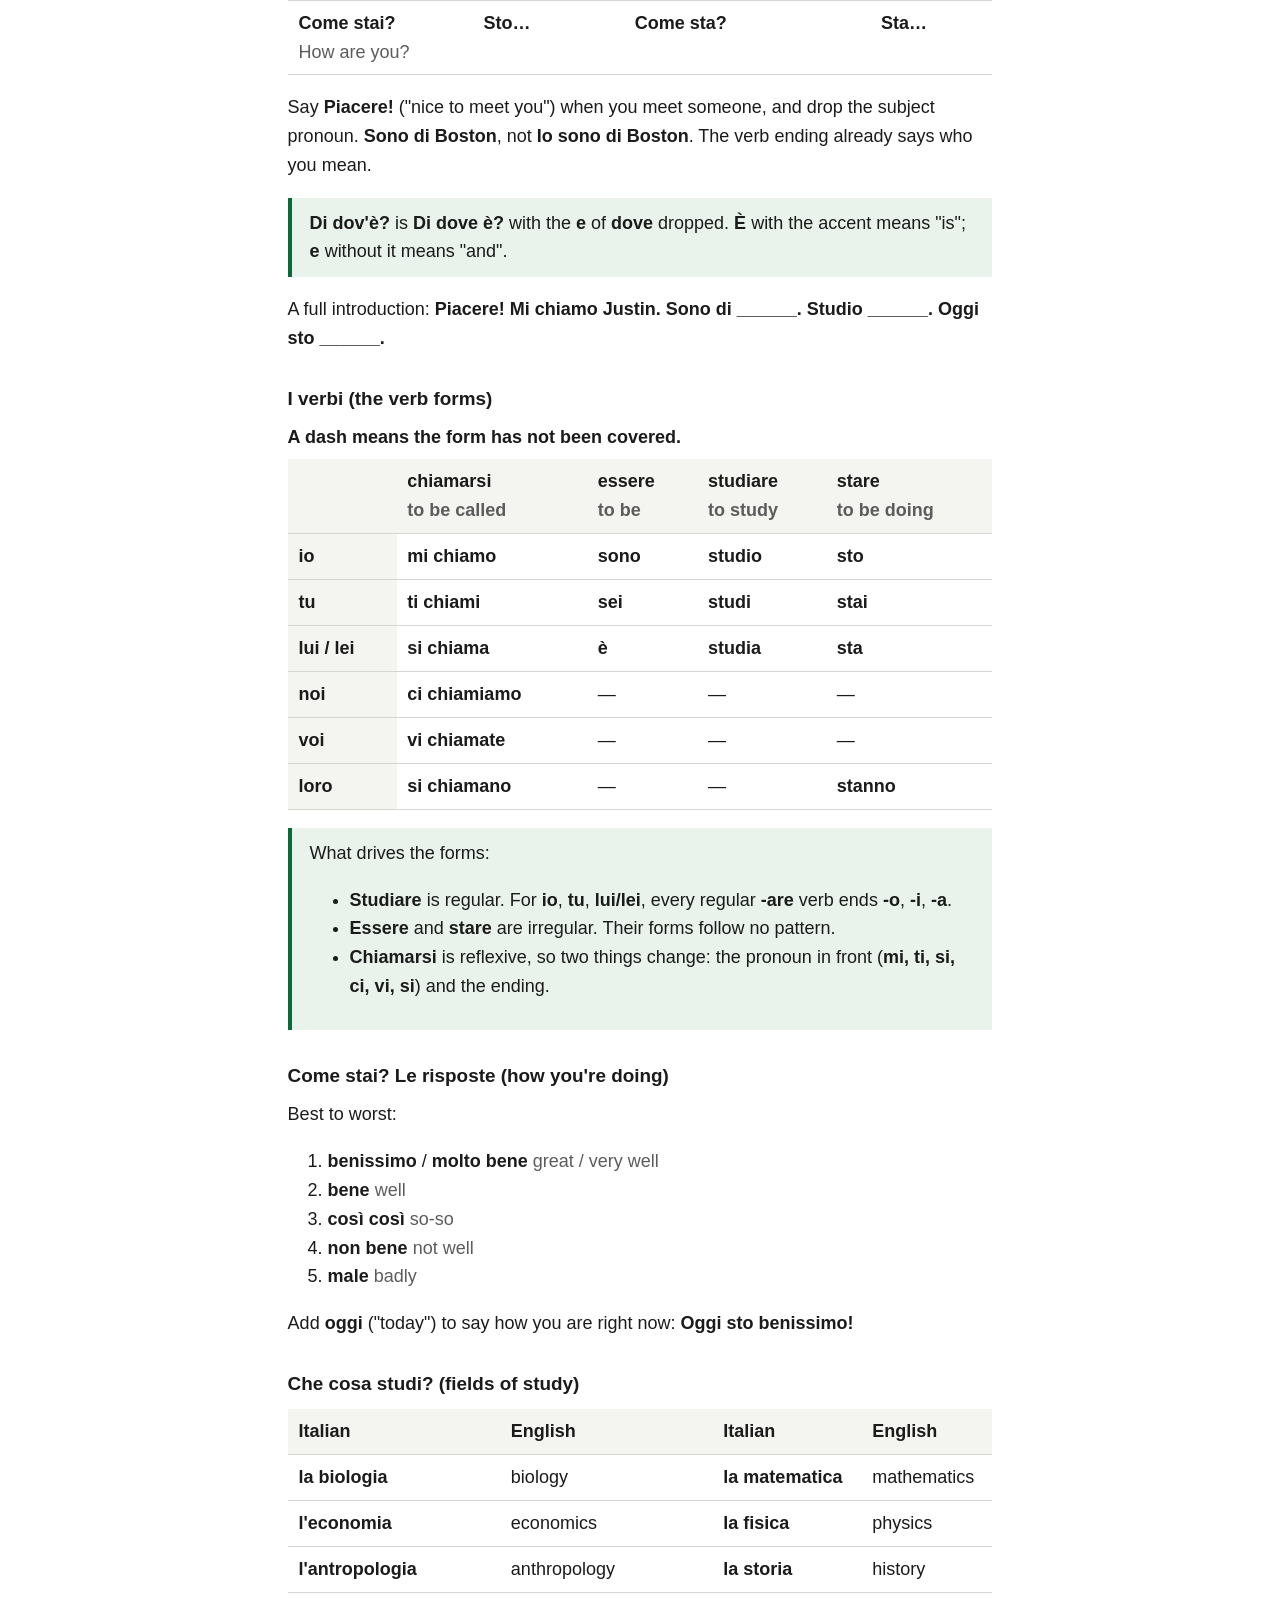
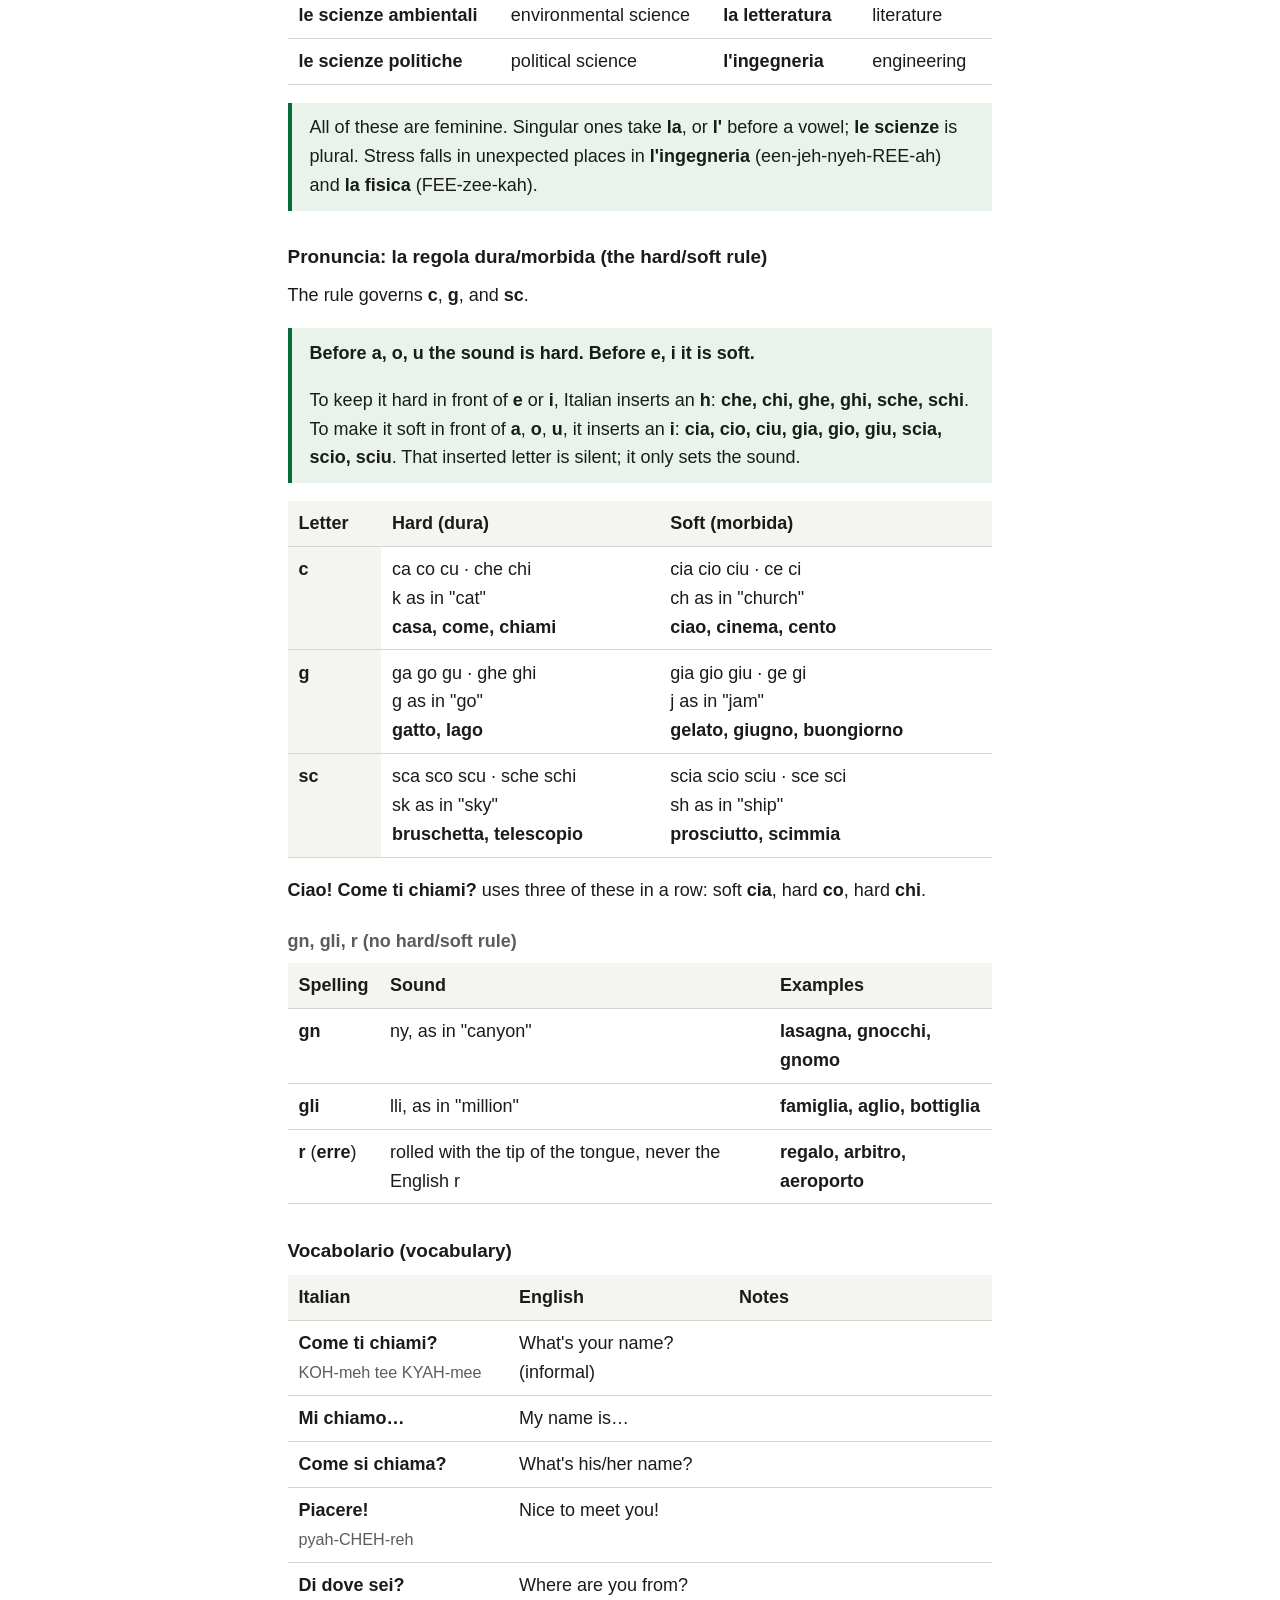
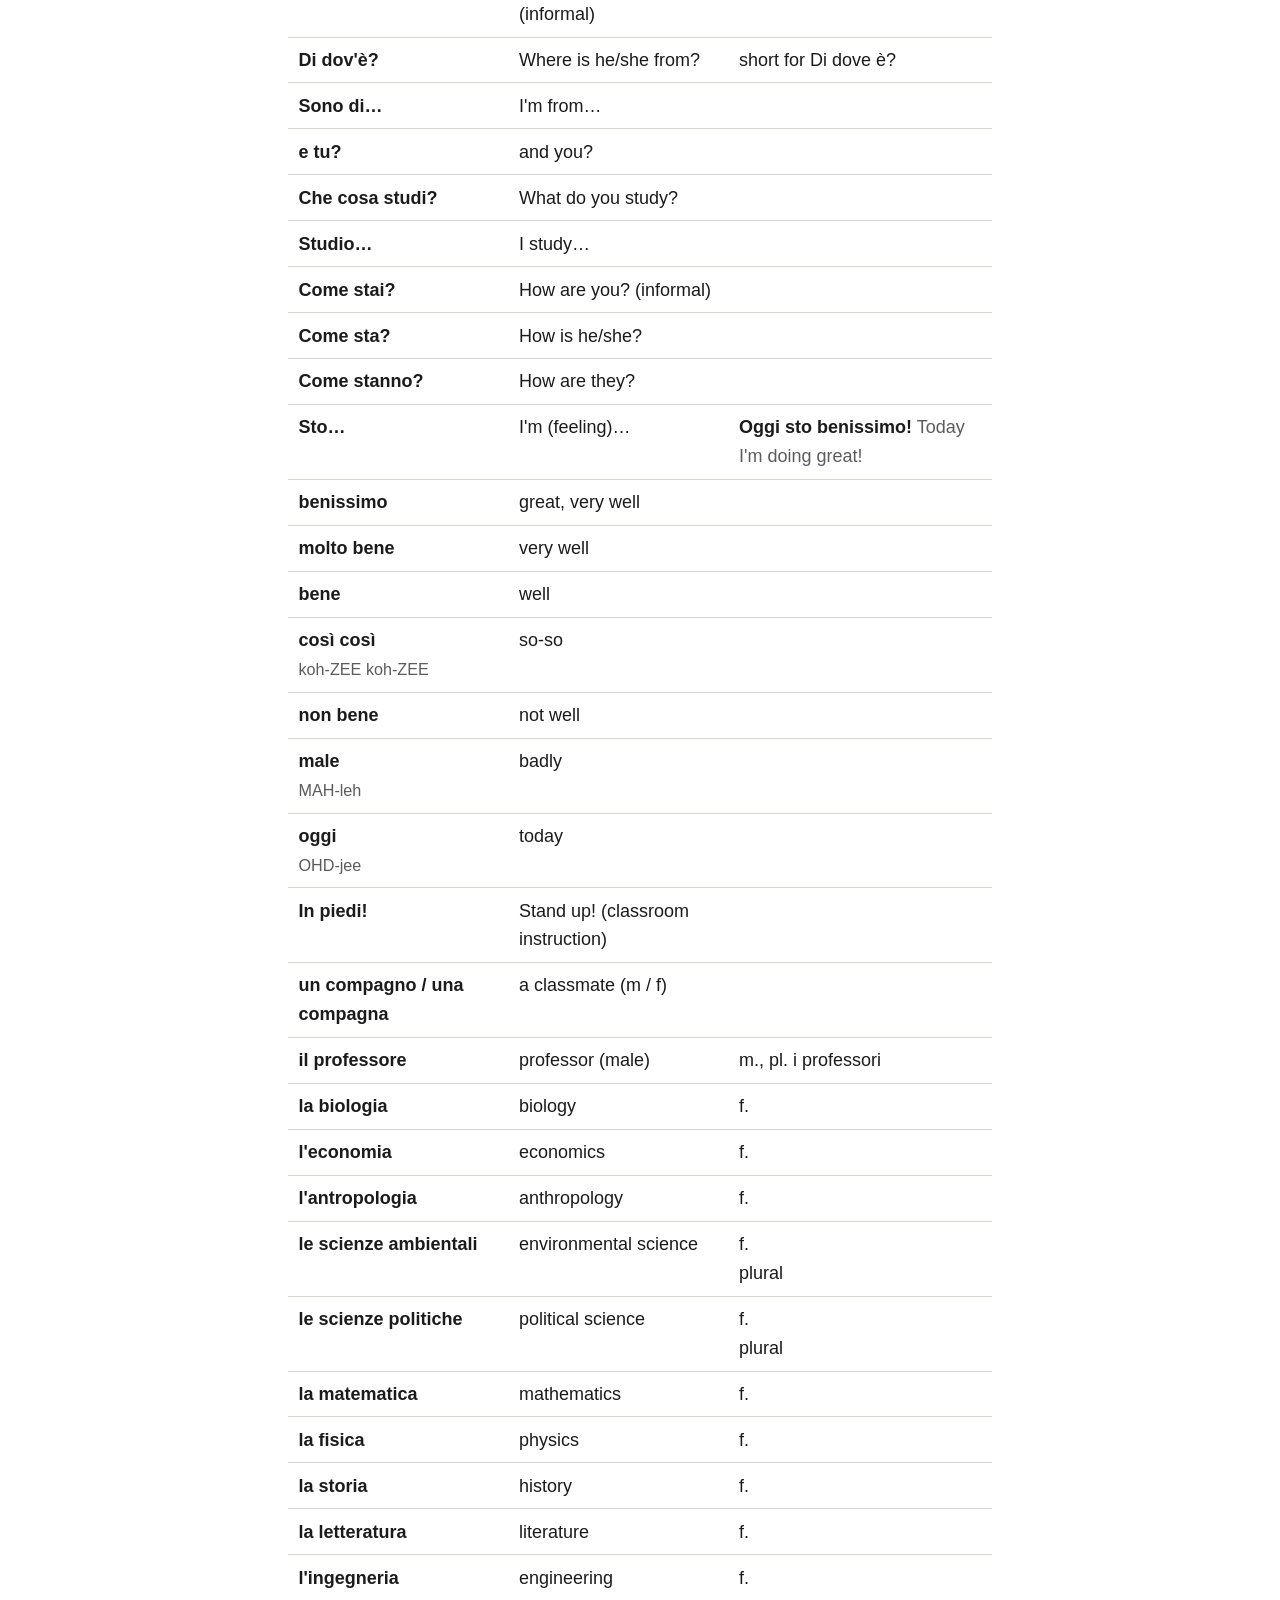
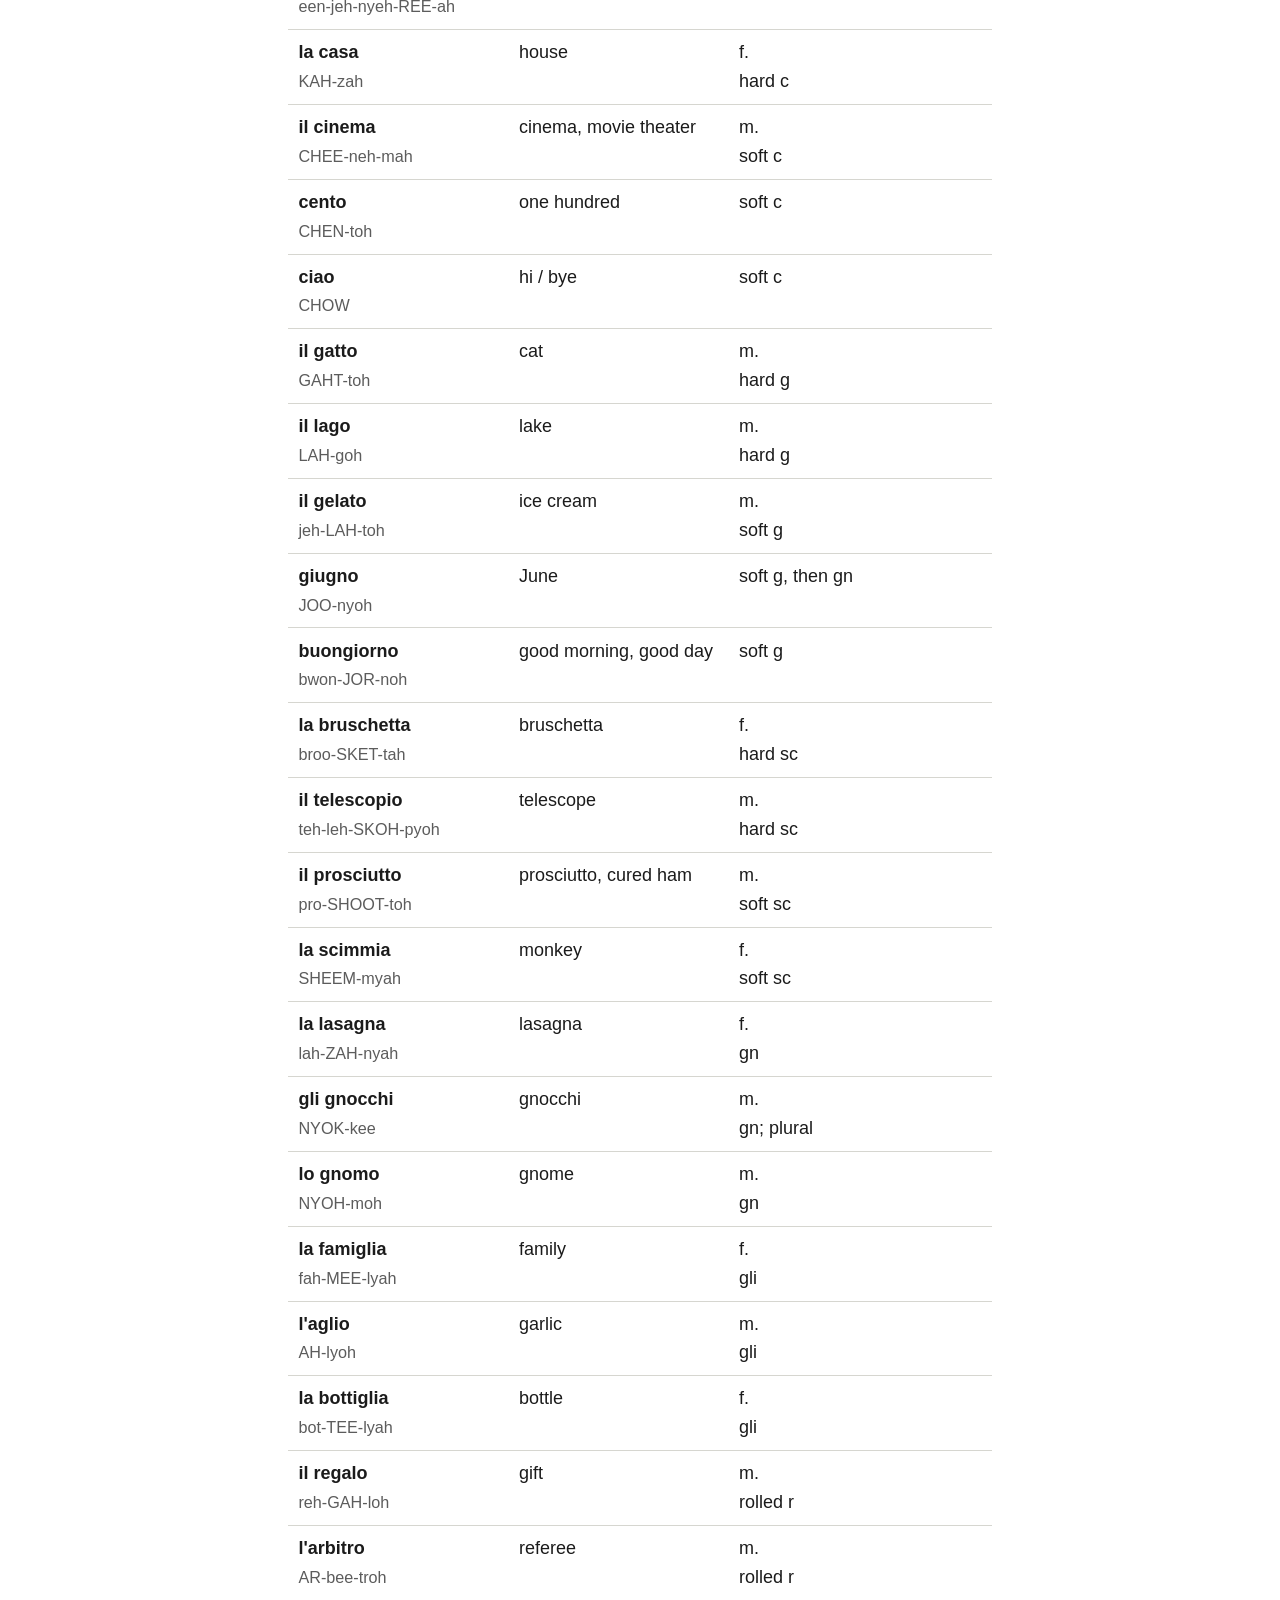
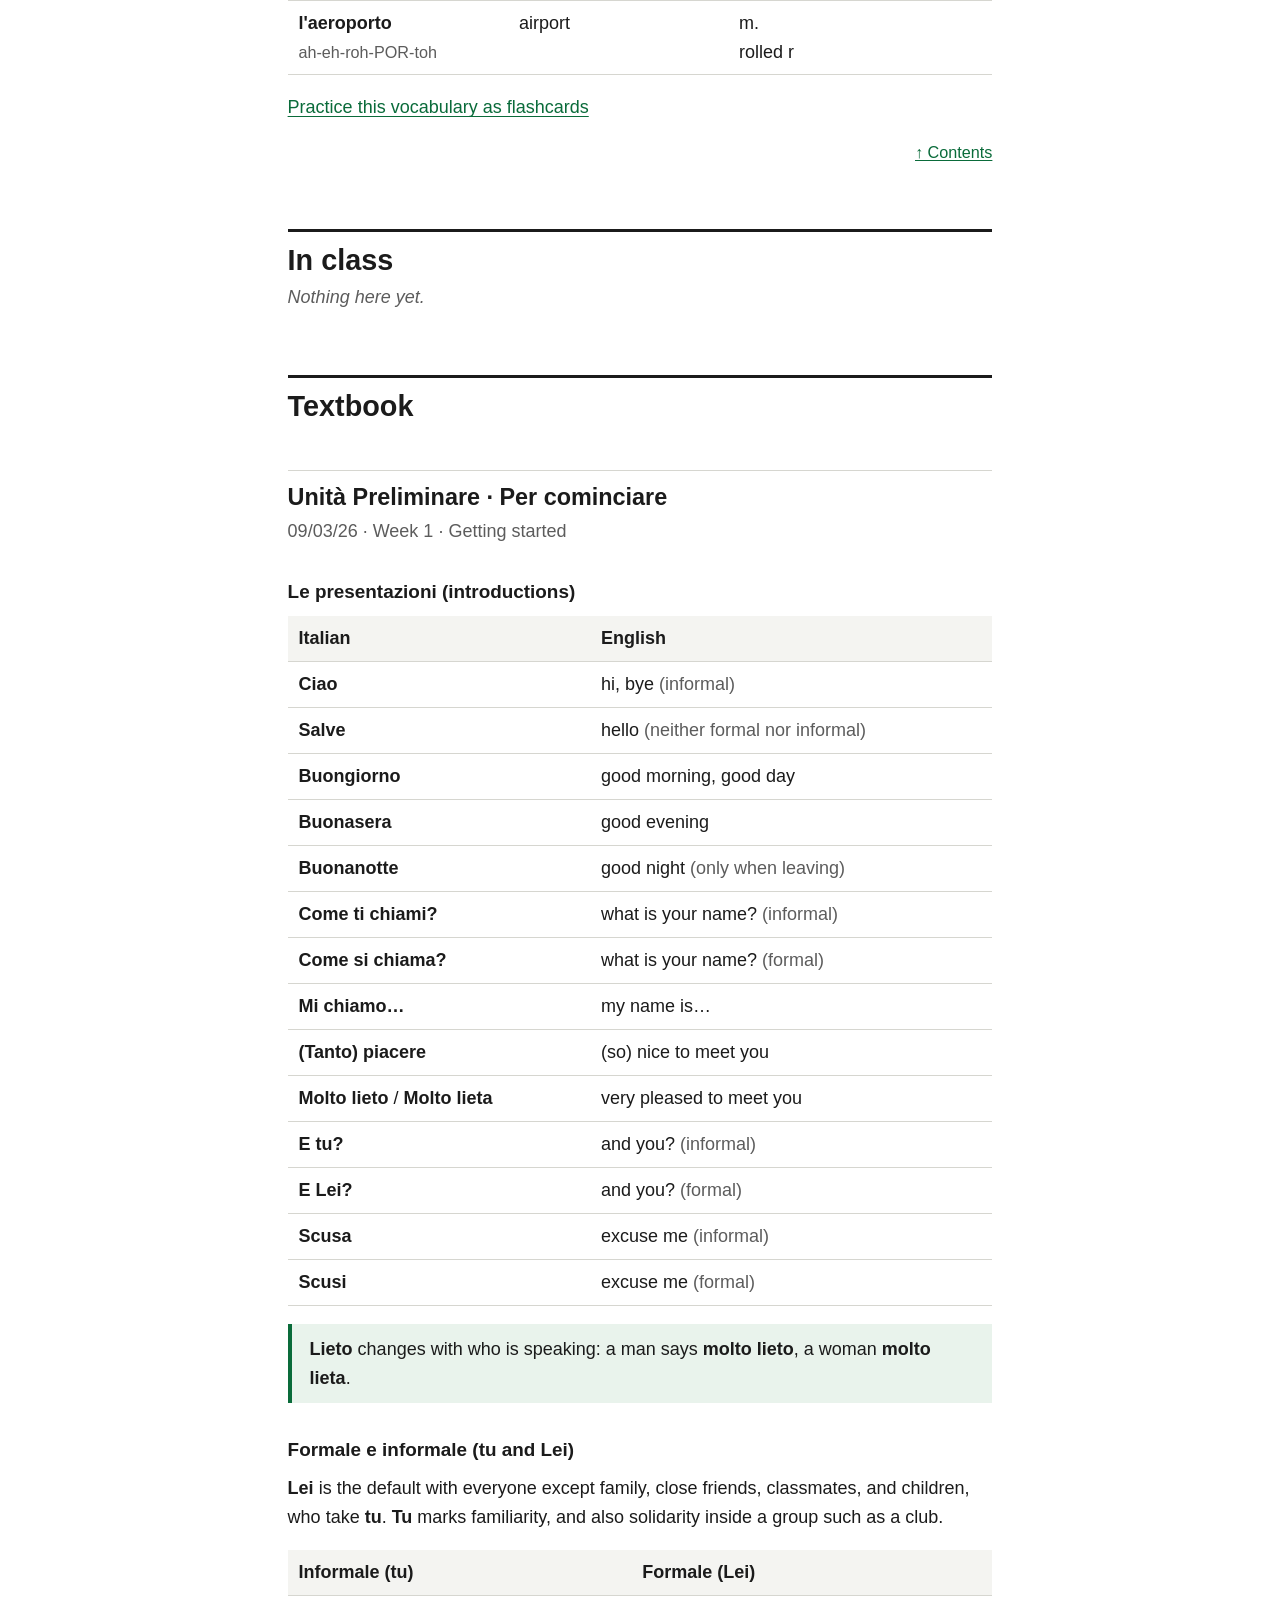
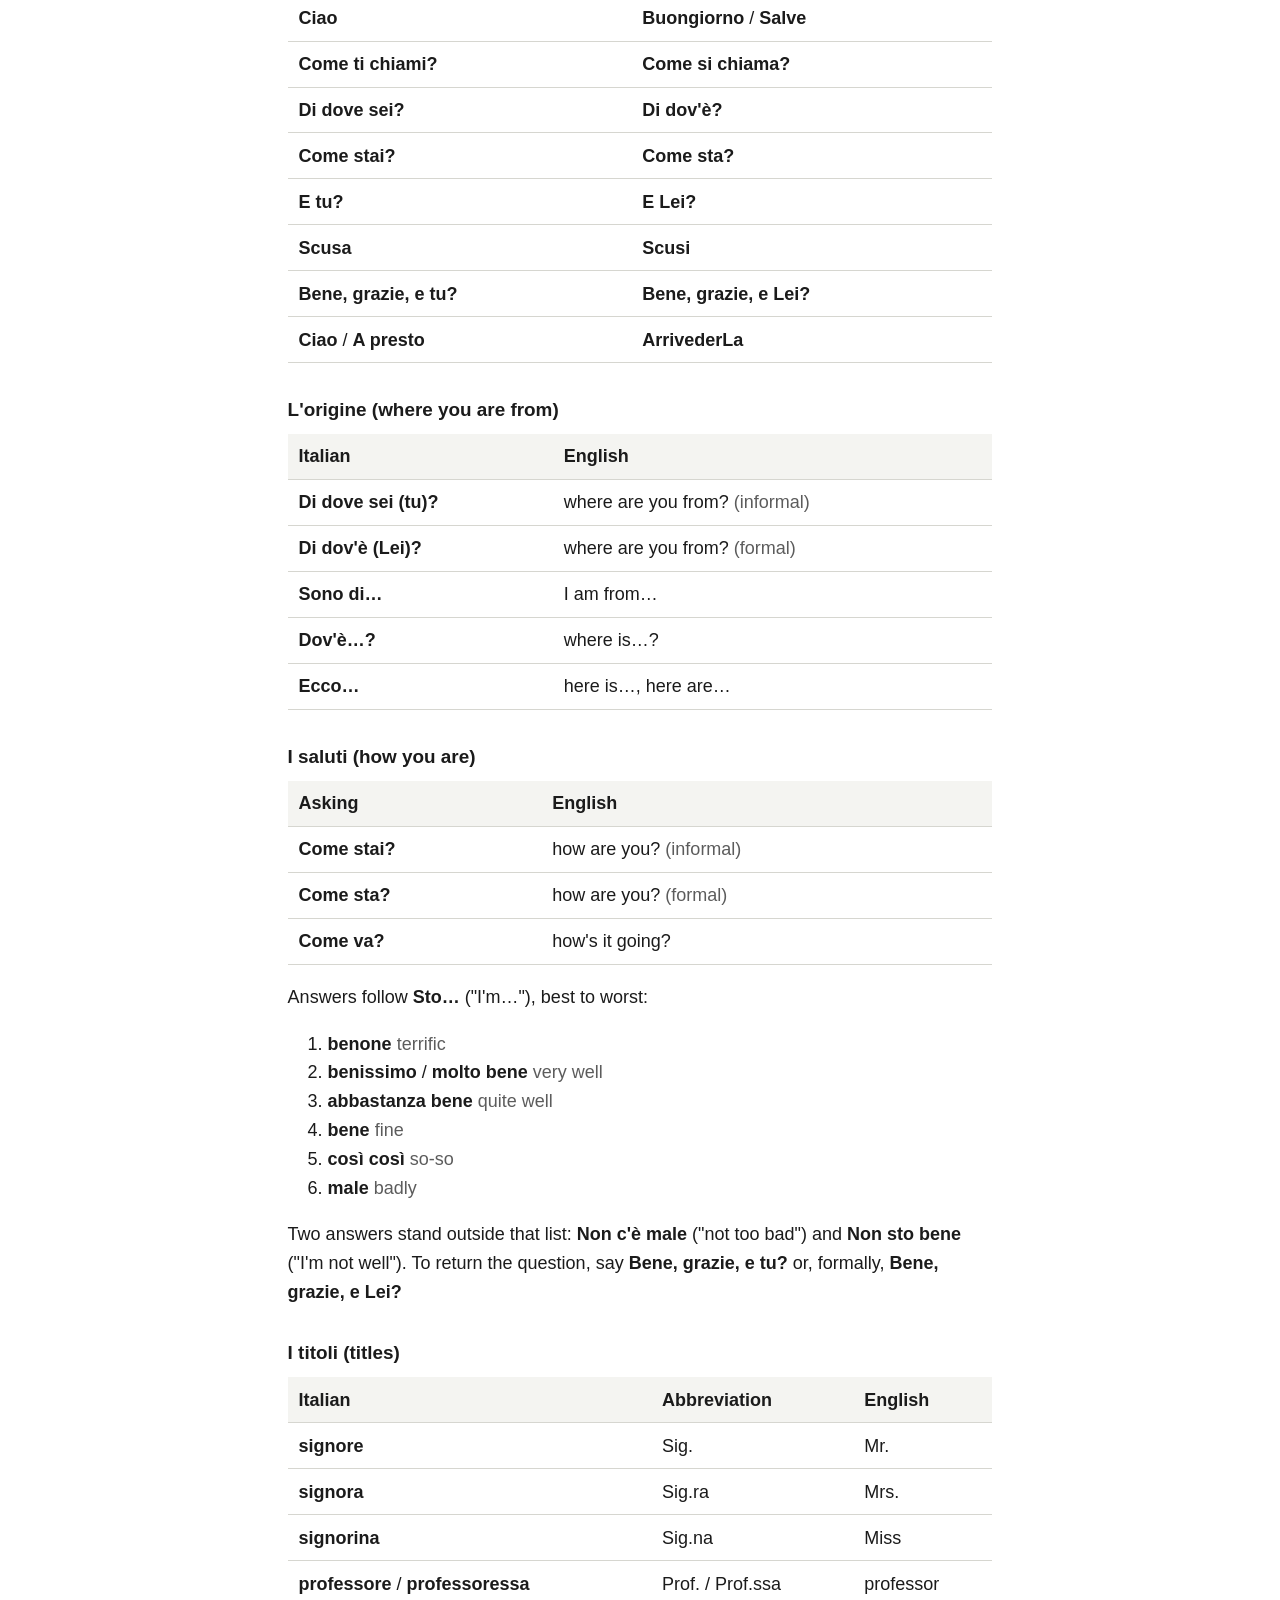
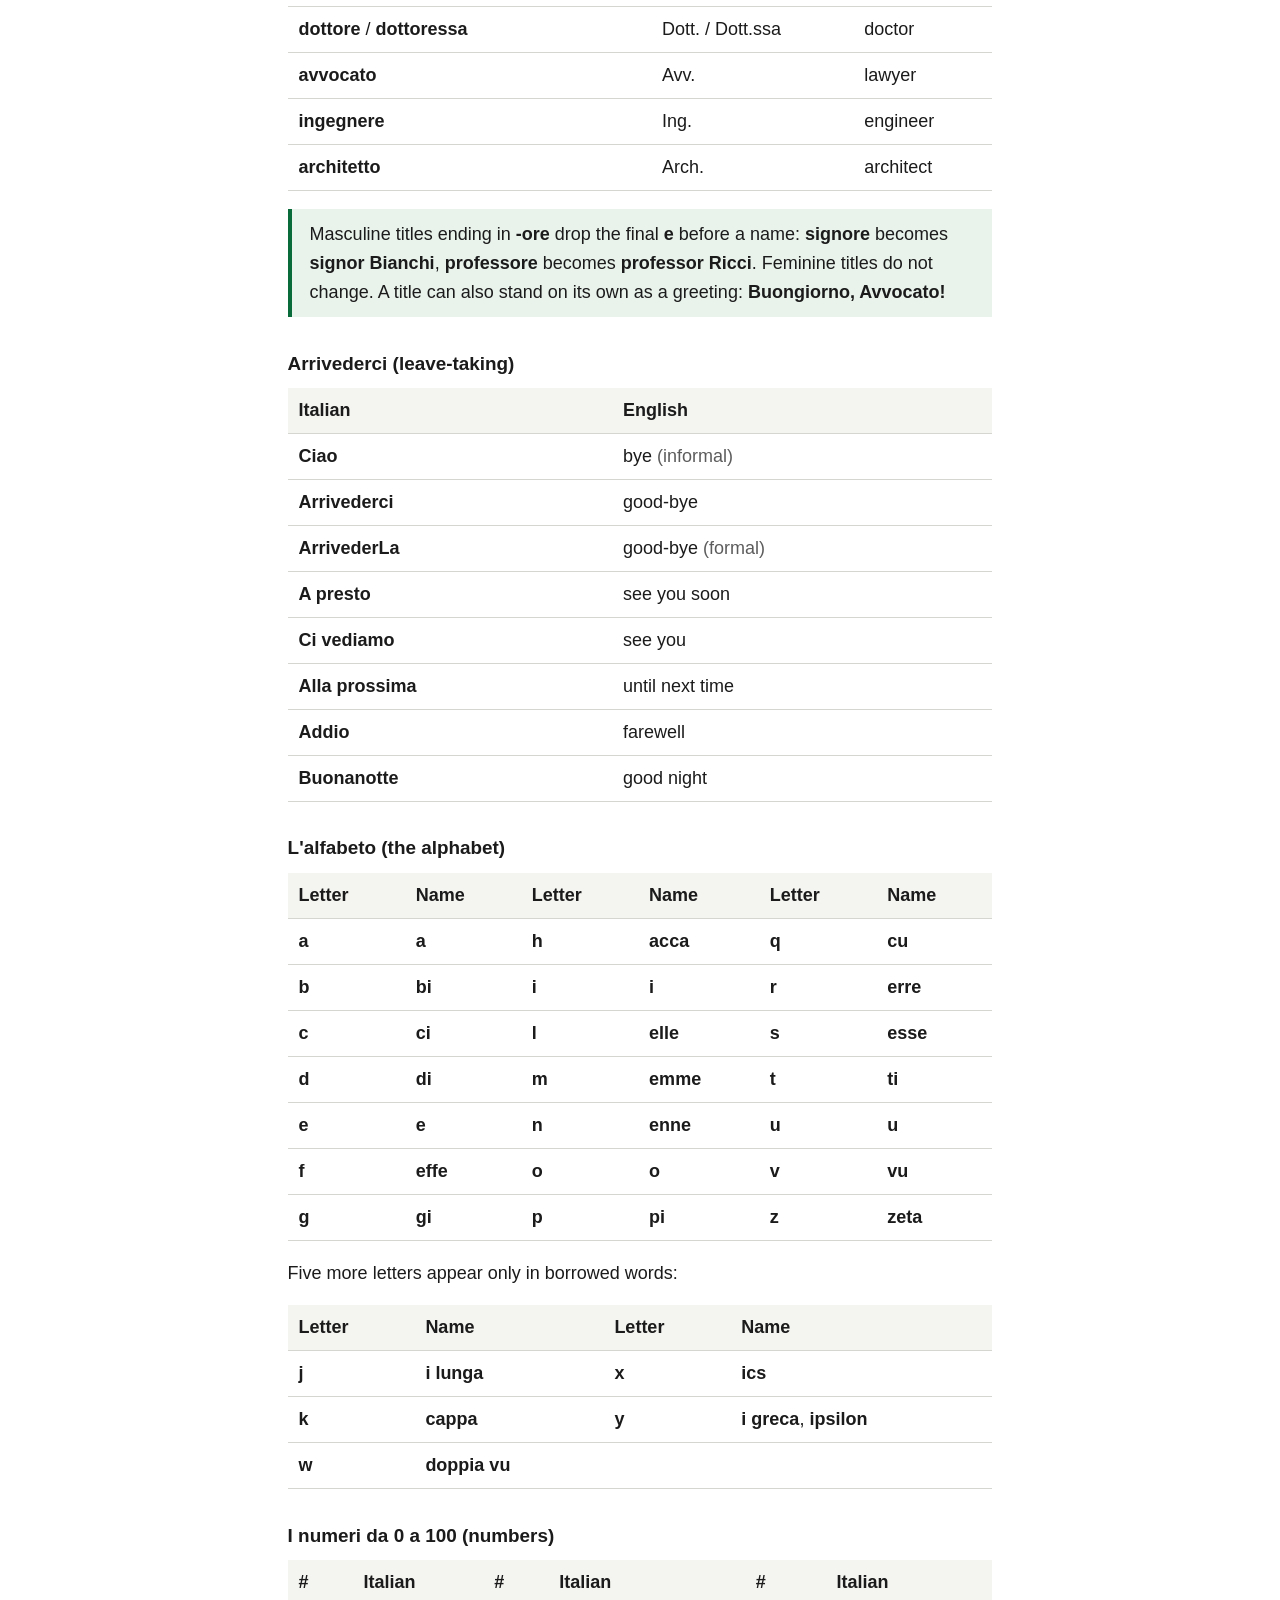
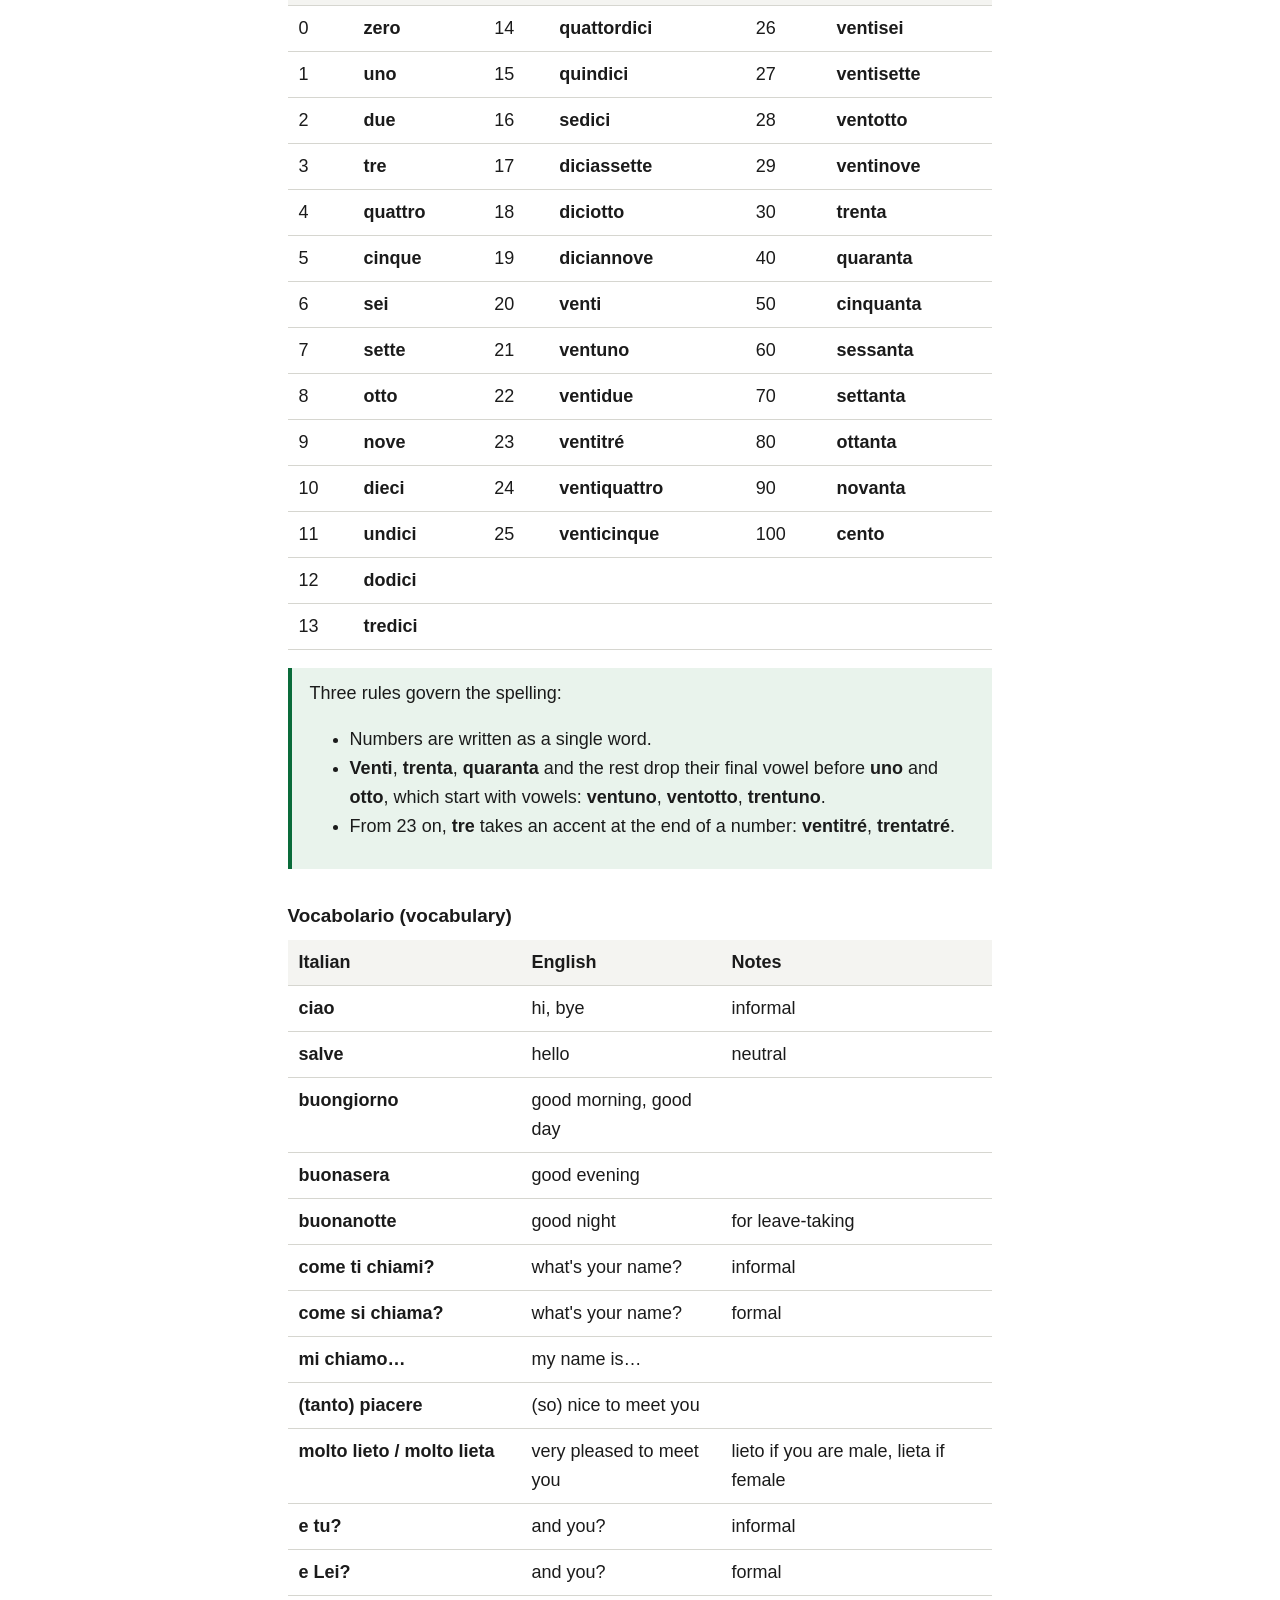
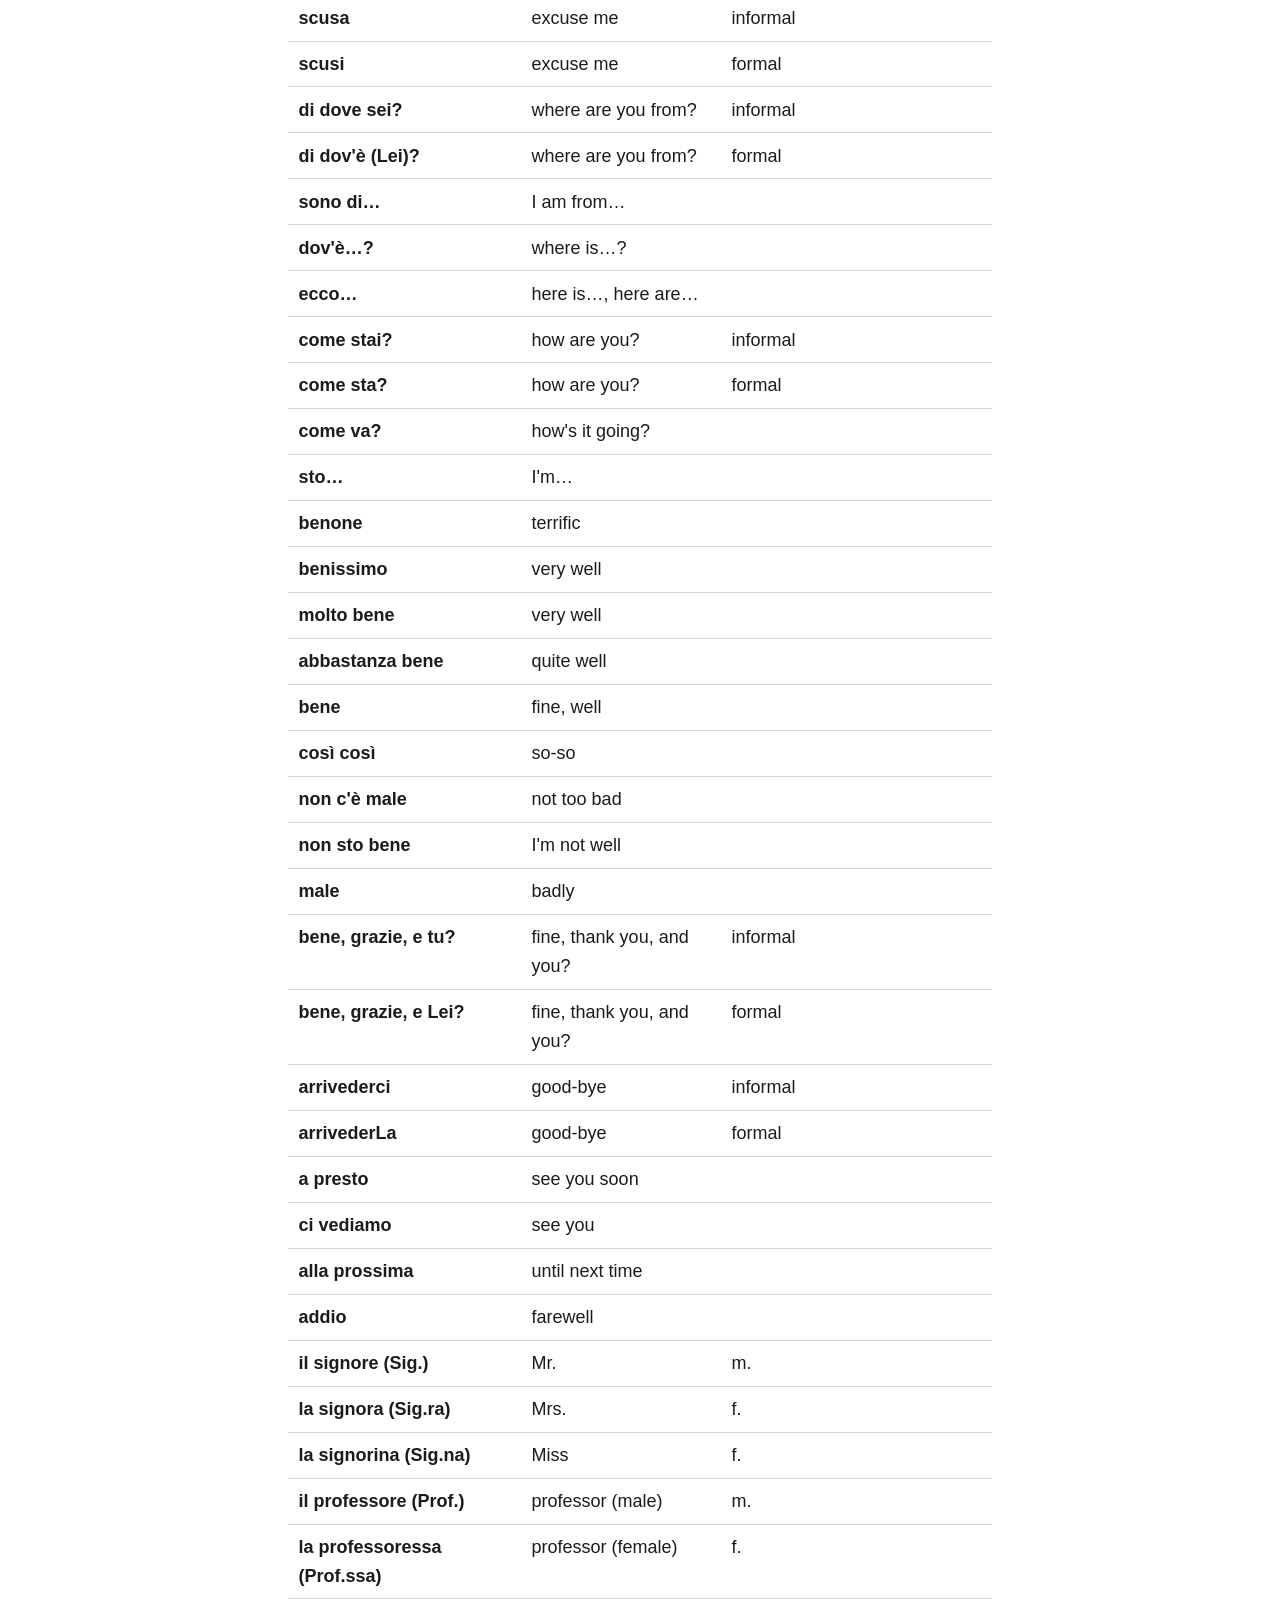
==== commit 3caf47f0: "Add a print button to the document header Sits in the sticky header, so it is reachable anywhere in " ====
--- a/index.html
+++ b/index.html
@@ -13,6 +13,7 @@
   <nav aria-label="Site">
     <a href="#contents">Contents</a>
     <a href="flashcards.html">Flashcards</a>
+    <button type="button" class="print-btn" id="print">Print / Save PDF</button>
   </nav>
 </div></header>
 
--- a/css/style.css
+++ b/css/style.css
@@ -44,6 +44,19 @@
 .brand { font-weight: 700; font-size: 1.1rem; color: var(--text); text-decoration: none; }
 .site-header nav a { margin-right: 1rem; }
 .site-header nav a[aria-current="page"] { color: var(--text); font-weight: 700; text-decoration: none; }
+
+.print-btn {
+  font: inherit;
+  font-size: .9rem;
+  padding: .3rem .7rem;
+  min-height: 34px;
+  border: 1px solid var(--border);
+  border-radius: 999px;
+  background: #fff;
+  color: var(--accent);
+  cursor: pointer;
+}
+.print-btn:hover { background: var(--accent-soft); border-color: var(--accent); }
 
 main { max-width: var(--measure); margin: 0 auto; padding: 1rem 1rem 4rem; }
 
